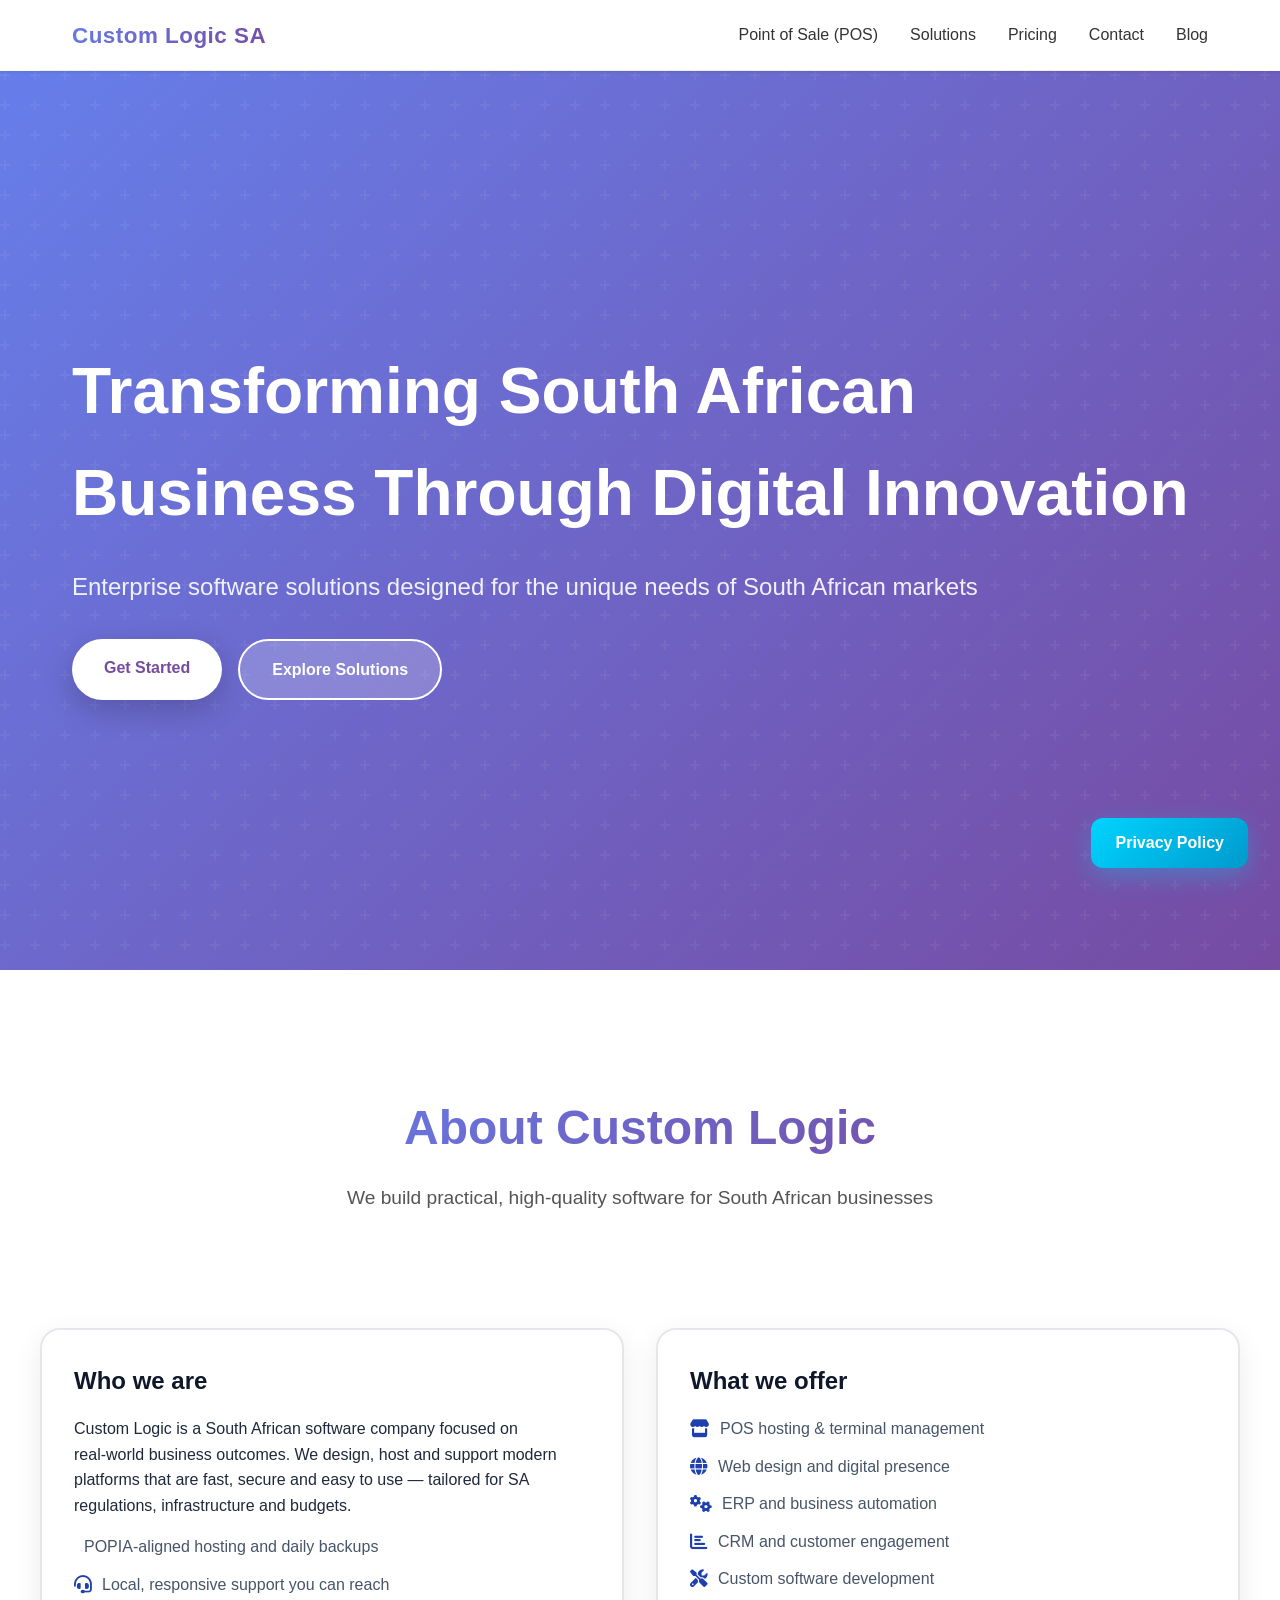
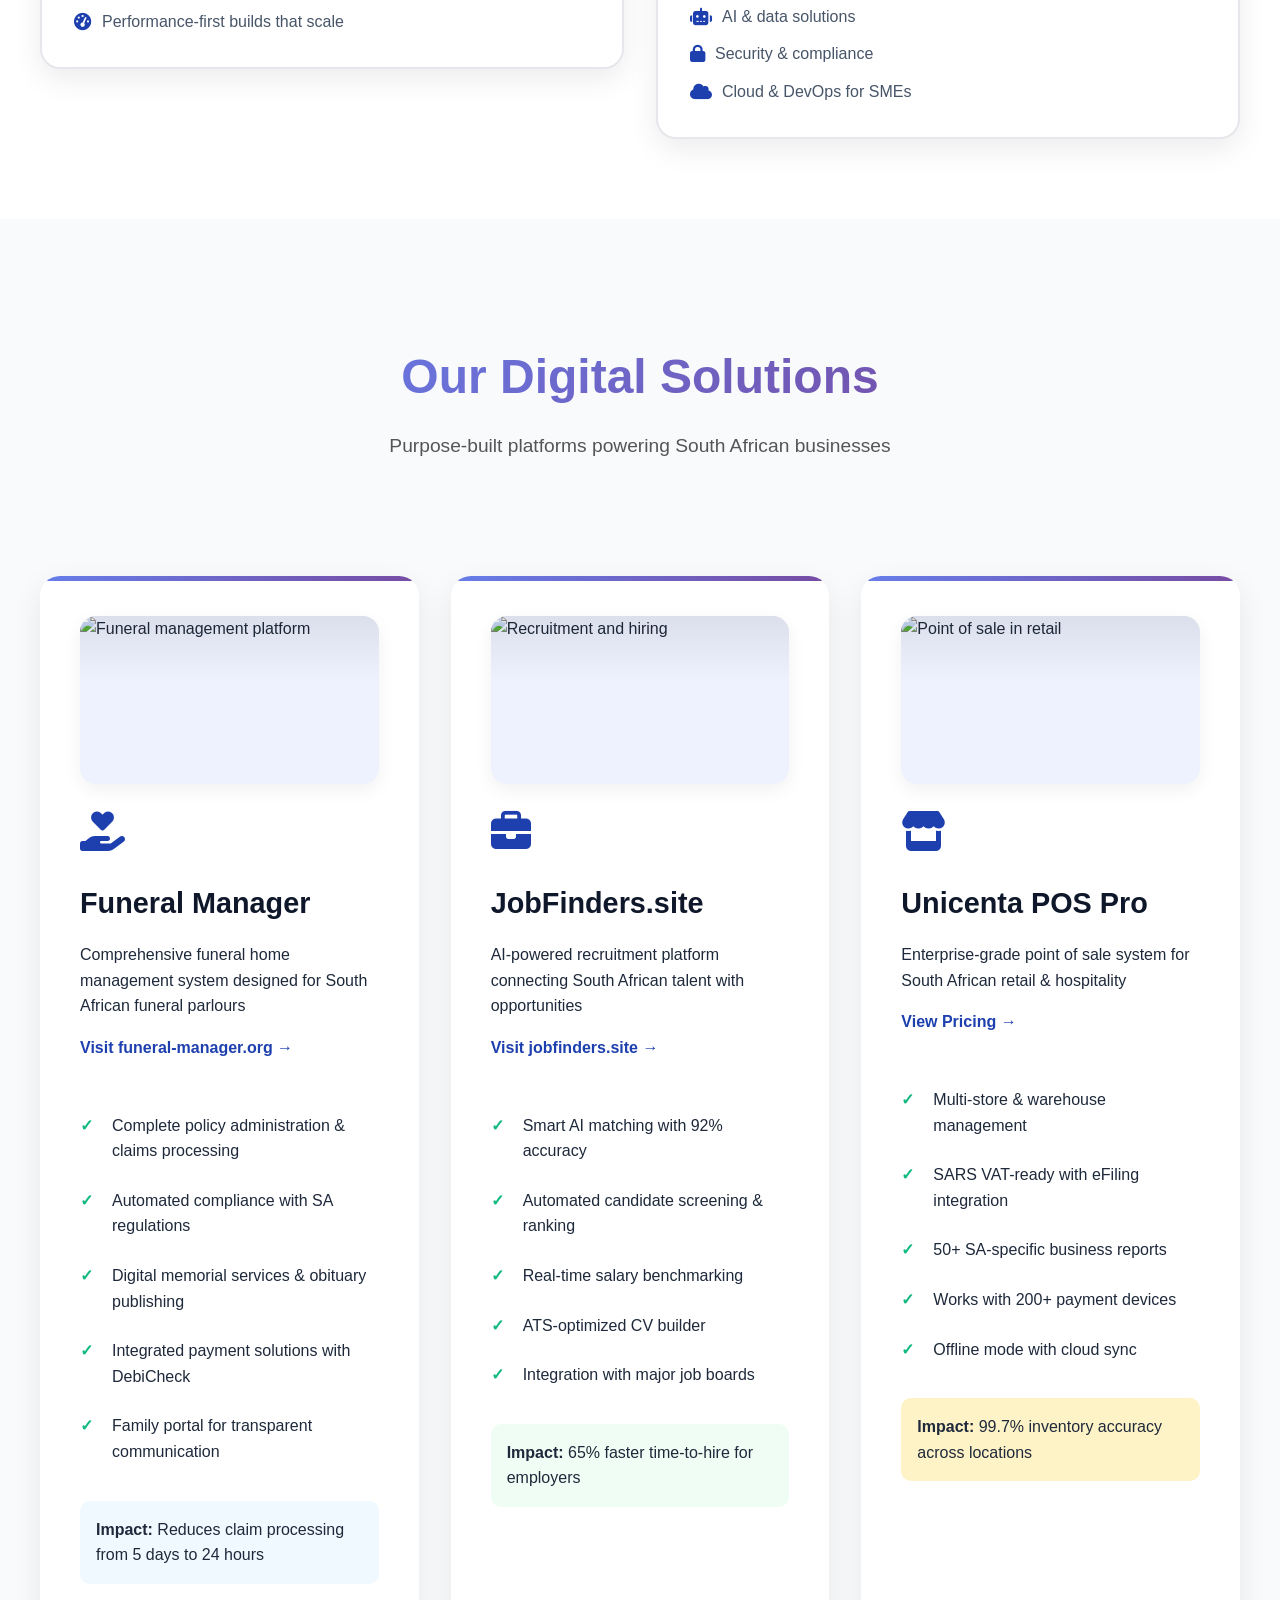
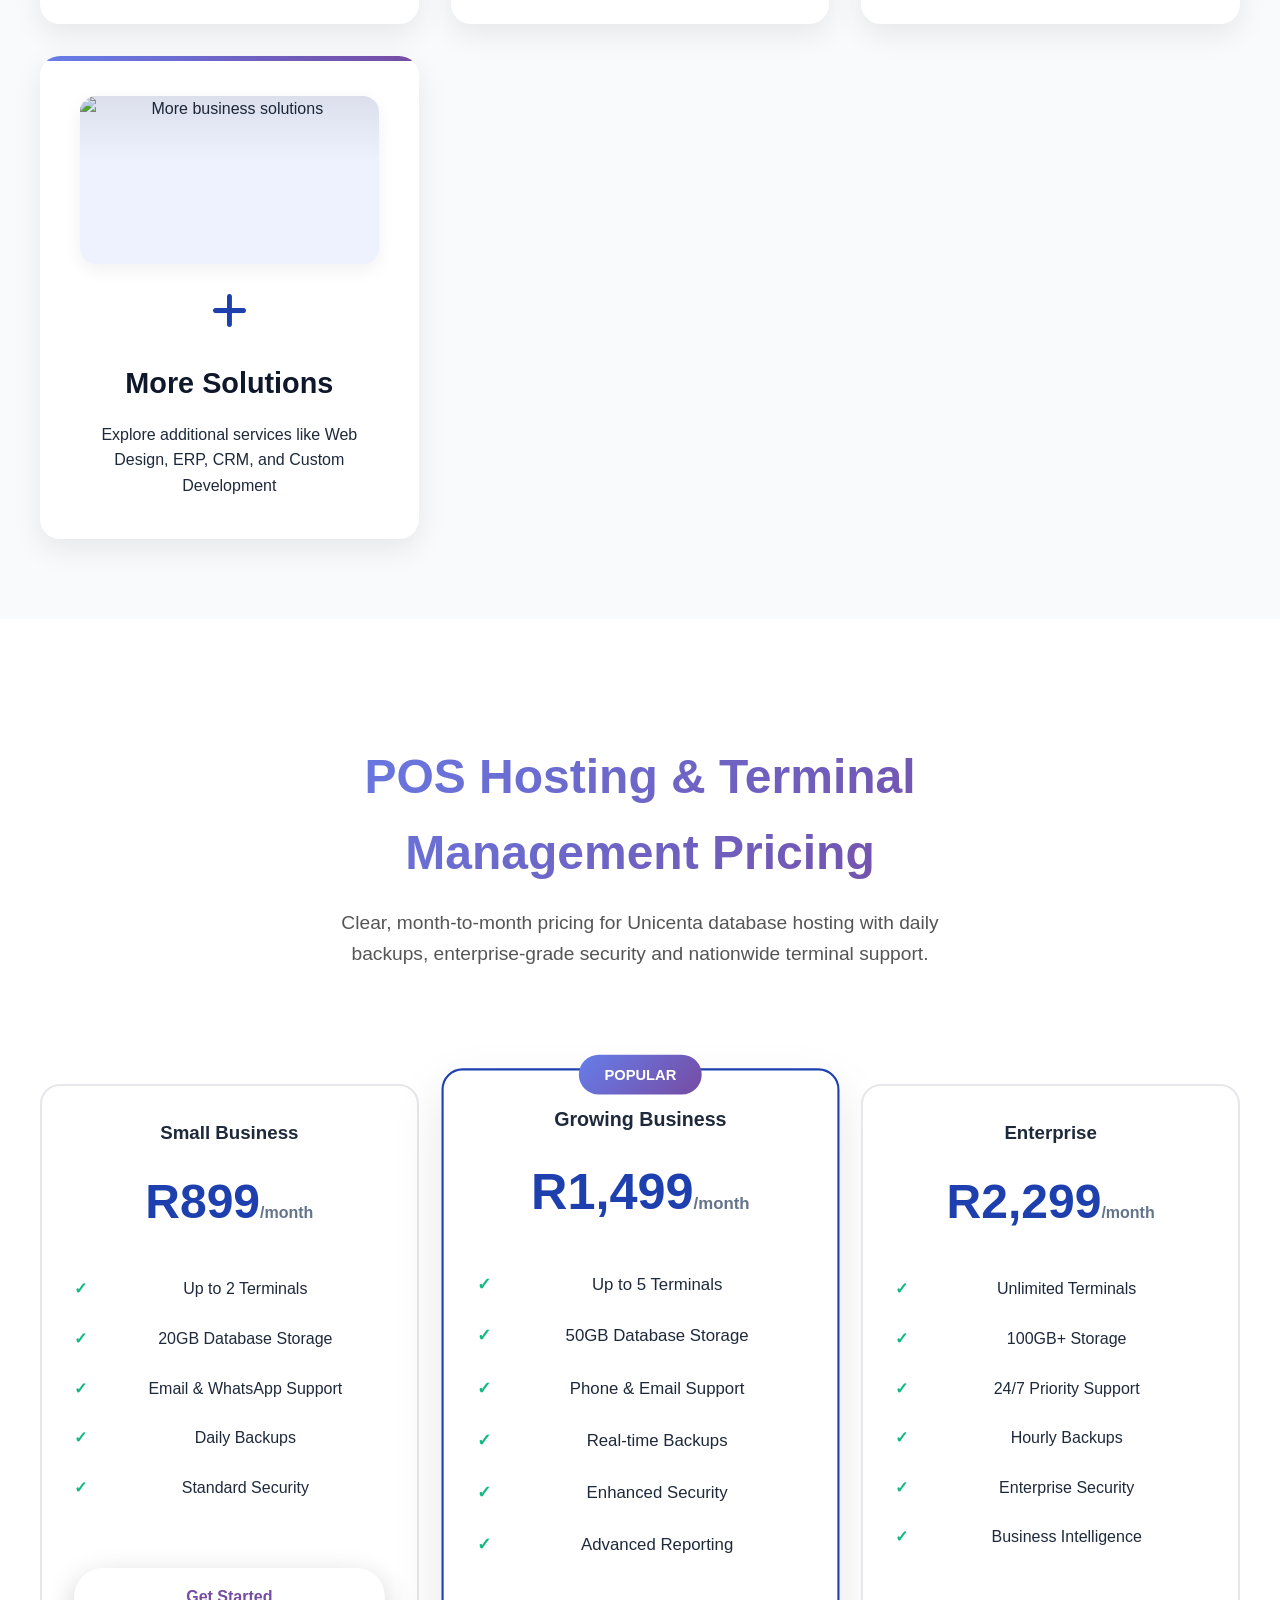
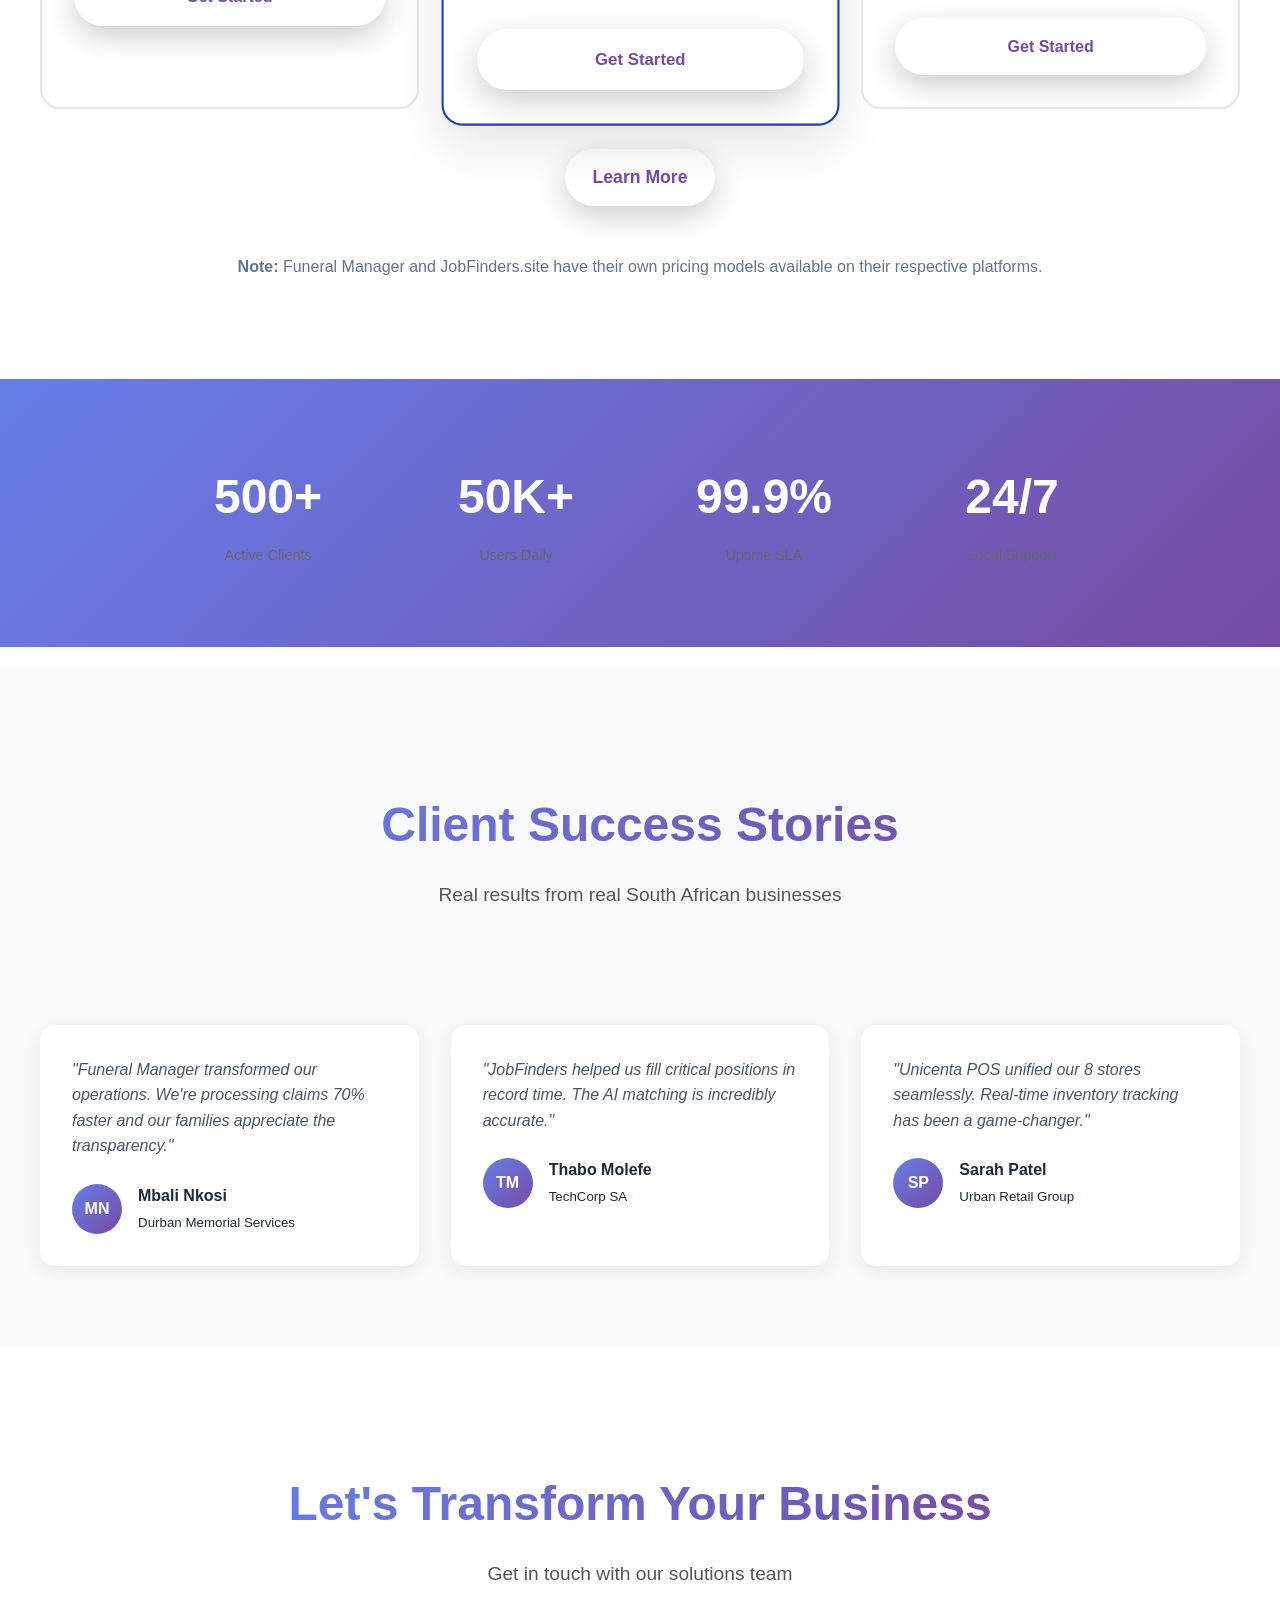
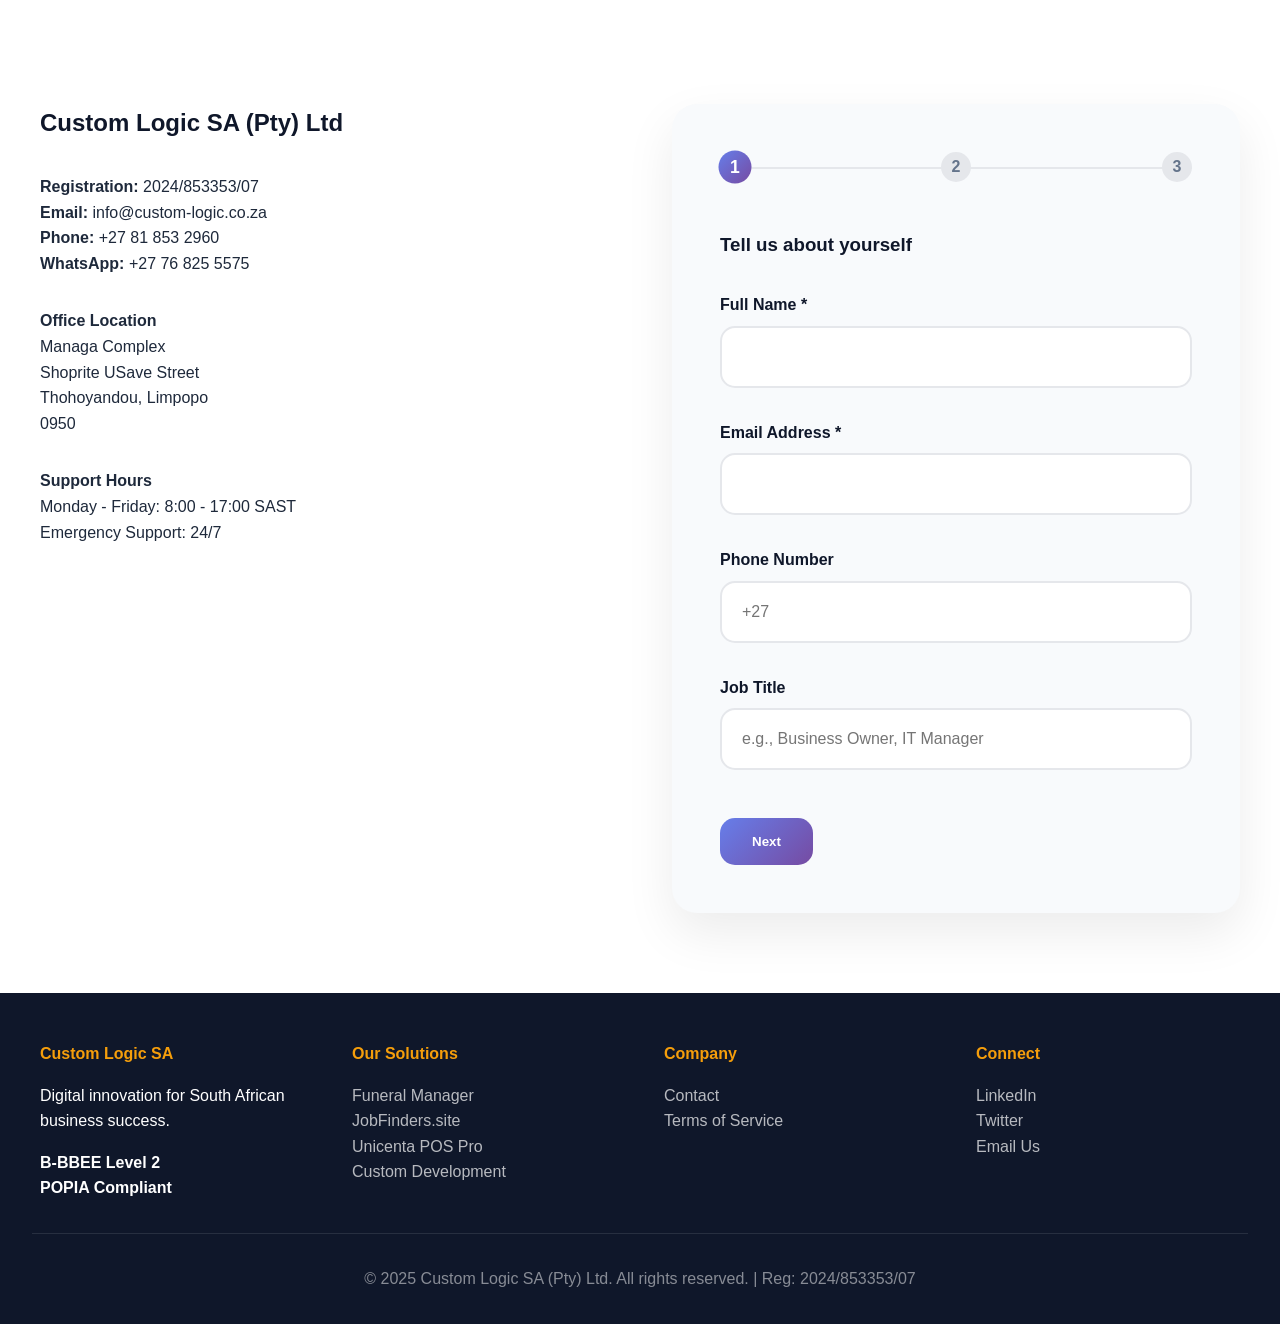
==== index.html @ 608e7a5d "ll" ====
<!DOCTYPE html>
<html lang="en">
<head>
    <meta charset="UTF-8">
    <meta name="viewport" content="width=device-width, initial-scale=1.0">
	  <meta charset="UTF-8">
	  <meta name="viewport" content="width=device-width, initial-scale=1.0">
	  <title>Custom Logic | SaaS & Digital Solutions in South Africa</title>
	  <meta name="description" content="Custom Logic builds modern SaaS and digital solutions in South Africa — including Funeral Manager, JobFinders, POS systems, web design, ERP, CRM, AI, and custom software development.">
	  <link rel="canonical" href="https://customlogic.co.za/">
	  <meta property="og:title" content="Custom Logic | SaaS & Digital Solutions">
	  <meta property="og:description" content="Explore SaaS platforms and digital services by Custom Logic — Funeral Manager, JobFinders, POS, ERP, CRM, AI solutions and more for the South African market.">
	  <meta property="og:url" content="https://customlogic.co.za/">
	  <meta property="og:type" content="website">	  
	  <meta property="og:image" content="[data-uri]">
	  <link rel="icon" type="image/svg+xml" href="[data-uri]">  
	  <link rel="stylesheet" href="https://cdnjs.cloudflare.com/ajax/libs/font-awesome/6.4.0/css/all.min.css">
	  <meta name="twitter:card" content="summary_large_image">
	  <meta name="twitter:title" content="Custom Logic | SaaS & Digital Solutions">
	  <meta name="twitter:description" content="Custom Logic delivers modern software for South Africa — SaaS apps, ERP, CRM, POS, and AI tools.">
	  <meta name="twitter:image" content="[data-uri]">	  	  
		<script type="application/ld+json">
		{"@context": "https://schema.org","@type": "Organization","name": "Custom Logic","url": "https://custom-logic.co.za/",
		  "logo": "[data-uri]",
		  "description": "Custom Logic provides SaaS and digital solutions in South Africa including Funeral Manager, JobFinders, POS, ERP, CRM, AI and custom development.",
		  "address": {"@type": "PostalAddress","addressCountry": "ZA"},
		  "sameAs": ["https://x.com/blueitserver"]}
		</script>	
    <script src="https://cdnjs.cloudflare.com/ajax/libs/gsap/3.12.2/gsap.min.js"></script>
    <script src="https://cdnjs.cloudflare.com/ajax/libs/gsap/3.12.2/MotionPathPlugin.min.js"></script>

    <style>
        * {
            margin: 0;
            padding: 0;
            box-sizing: border-box;
        }        
        :root {
            --primary: #1e40af;
            --secondary: #10b981;
            --accent: #f59e0b;
            --dark: #0f172a;
            --light: #f8fafc;
            --gradient: linear-gradient(135deg, #667eea 0%, #764ba2 100%);
        }        
        body {
            font-family: -apple-system, BlinkMacSystemFont, 'Segoe UI', Roboto, 'Helvetica Neue', Arial, sans-serif;
            line-height: 1.6;
            color: #1e293b;
            overflow-x: hidden;
        }
        
        /* Modern Navigation */
        header {
            position: fixed;
            top: 0;
            width: 100%;
            background: rgba(255, 255, 255, 0.95);
            backdrop-filter: blur(10px);
            box-shadow: 0 1px 3px rgba(0,0,0,0.1);
            z-index: 1000;
            transition: all 0.3s ease;
        }        
        .header-content {
            max-width: 1200px;
            margin: 0 auto;
            padding: 1rem 2rem;
            display: flex;
            justify-content: space-between;
            align-items: center;
        }
        
        .logo {
            font-size: 1.5rem;
            font-weight: 800;
            background: var(--gradient);
            -webkit-background-clip: text;
            -webkit-text-fill-color: transparent;
        }
        
        nav ul {
            display: flex;
            list-style: none;
            gap: 2rem;
        }
        
        nav a {
            color: #475569;
            text-decoration: none;
            font-weight: 500;
            transition: color 0.3s;
        }
        
        nav a:hover {
            color: var(--primary);
        }
        
        /* Hero Section */
        .hero {
            margin-top: 70px;
            min-height: 100vh;
            background: linear-gradient(135deg, #667eea 0%, #764ba2 100%);
            position: relative;
            display: flex;
            align-items: center;
            overflow: hidden;
        }
        
        .hero::before {
            content: '';
            position: absolute;
            width: 200%;
            height: 200%;
            background: url("data:image/svg+xml,%3Csvg width='60' height='60' viewBox='0 0 60 60' xmlns='http://www.w3.org/2000/svg'%3E%3Cg fill='none' fill-rule='evenodd'%3E%3Cg fill='%23ffffff' fill-opacity='0.05'%3E%3Cpath d='M36 34v-4h-2v4h-4v2h4v4h2v-4h4v-2h-4zm0-30V0h-2v4h-4v2h4v4h2V6h4V4h-4zM6 34v-4H4v4H0v2h4v4h2v-4h4v-2H6zM6 4V0H4v4H0v2h4v4h2V6h4V4H6z'/%3E%3C/g%3E%3C/g%3E%3C/svg%3E");
            animation: float 20s infinite linear;
        }
        
        @keyframes float {
            0% { transform: translate(0, 0); }
            100% { transform: translate(-50%, -50%); }
        }
        
        .hero-content {
            max-width: 1200px;
            margin: 0 auto;
            padding: 0 2rem;
            position: relative;
            z-index: 1;
        }
        
        .hero h1 {
            font-size: clamp(2.5rem, 5vw, 4rem);
            font-weight: 800;
            color: white;
            margin-bottom: 1.5rem;
            animation: fadeInUp 1s ease;
        }
        
        .hero-subtitle {
            font-size: 1.5rem;
            color: rgba(255,255,255,0.9);
            margin-bottom: 2rem;
            animation: fadeInUp 1s ease 0.2s both;
        }
        
        .hero-buttons {
            display: flex;
            gap: 1rem;
            flex-wrap: wrap;
            animation: fadeInUp 1s ease 0.4s both;
        }
        
        @keyframes fadeInUp {
            from {
                opacity: 0;
                transform: translateY(30px);
            }
            to {
                opacity: 1;
                transform: translateY(0);
            }
        }
        
        .btn {
            padding: 1rem 2rem;
            border-radius: 50px;
            font-weight: 600;
            text-decoration: none;
            transition: all 0.3s ease;
            display: inline-block;
            border: none;
            cursor: pointer;
        }
        
        .btn-primary {
            background: white;
            color: #764ba2;
            box-shadow: 0 10px 30px rgba(0,0,0,0.2);
        }
        
        .btn-primary:hover {
            transform: translateY(-3px);
            box-shadow: 0 15px 40px rgba(0,0,0,0.3);
        }
        
        .btn-secondary {
            background: rgba(255,255,255,0.2);
            color: white;
            border: 2px solid white;
        }
        
        .btn-secondary:hover {
            background: white;
            color: #764ba2;
        }
        
        /* About Section */
        .about {
            padding: 5rem 2rem;
            background: white;
        }
        .about-grid {
            max-width: 1200px;
            margin: 0 auto;
            display: grid;
            grid-template-columns: repeat(auto-fit, minmax(320px, 1fr));
            gap: 2rem;
            align-items: start;
        }
        .about-card {
            background: white;
            border-radius: 20px;
            padding: 2rem;
            box-shadow: 0 10px 30px rgba(0,0,0,0.08);
            border: 2px solid #e5e7eb;
        }
        .about-card h3 {
            font-size: 1.5rem;
            margin-bottom: 1rem;
            color: var(--dark);
        }
        .about-list {
            list-style: none;
            margin: 0;
            padding: 0;
            display: grid;
            grid-template-columns: repeat(auto-fit, minmax(260px, 1fr));
            gap: 0.75rem 1.25rem;
        }
        .about-list li {
            display: flex;
            align-items: center;
            gap: 10px;
            color: #475569;
        }
        .about-list li i {
            color: var(--primary);
            font-size: 1.1rem;
        }

        /* Services Section */
        .services {
            padding: 5rem 2rem;
            background: var(--light);
        }
        
        .section-header {
            text-align: center;
            max-width: 800px;
            margin: 0 auto 4rem;
        }
        
        .section-title {
            font-size: clamp(2rem, 4vw, 3rem);
            font-weight: 800;
            margin-bottom: 1rem;
            background: var(--gradient);
            -webkit-background-clip: text;
            -webkit-text-fill-color: transparent;
        }
        
        .section-subtitle {
            font-size: 1.2rem;
            color: #64748b;
        }
        
        .services-grid {
            max-width: 1200px;
            margin: 0 auto;
            display: grid;
            grid-template-columns: repeat(auto-fit, minmax(300px, 1fr));
            gap: 2rem;
        }
        
        .service-card {
            background: white;
            border-radius: 20px;
            padding: 2.5rem;
            box-shadow: 0 10px 30px rgba(0,0,0,0.08);
            transition: all 0.4s ease;
            position: relative;
            overflow: hidden;
        }
        
        .service-card::before {
            content: '';
            position: absolute;
            top: 0;
            left: 0;
            right: 0;
            height: 5px;
            background: var(--gradient);
        }
        
        .service-card:hover {
            transform: translateY(-10px);
            box-shadow: 0 20px 50px rgba(0,0,0,0.15);
        }
        
        .service-icon {
            font-size: 40px;
            color: var(--primary);
            margin-bottom: 1rem;
            display: inline-block;
        }

        /* Service media (stock images) */
        .service-media {
            position: relative;
            border-radius: 16px;
            overflow: hidden;
            margin-bottom: 1rem;
            aspect-ratio: 16 / 9;
            background: #eef2ff;
            box-shadow: 0 6px 18px rgba(0,0,0,0.06);
        }
        .service-media img {
            width: 100%;
            height: 100%;
            object-fit: cover;
            display: block;
        }
        .service-media::after {
            content: '';
            position: absolute;
            inset: 0;
            background: linear-gradient(to bottom, rgba(0,0,0,0.08), rgba(0,0,0,0.0) 40%);
            pointer-events: none;
        }
        
        .service-card h3 {
            font-size: 1.8rem;
            margin-bottom: 1rem;
            color: var(--dark);
        }
        
        .service-link {
            color: var(--primary);
            text-decoration: none;
            font-weight: 600;
            display: inline-flex;
            align-items: center;
            gap: 0.5rem;
            margin: 1rem 0;
        }
        
        .service-link:hover {
            gap: 1rem;
        }
        
        .feature-list {
            list-style: none;
            margin: 1.5rem 0;
        }
        
        .feature-list li {
            padding: 0.75rem 0;
            padding-left: 2rem;
            position: relative;
        }
        
        .feature-list li::before {
            content: '✓';
            position: absolute;
            left: 0;
            color: var(--secondary);
            font-weight: bold;
        }
        
        /* Pricing Section */
        .pricing-section {
            padding: 5rem 2rem;
            background: white;
        }
        
        .pricing-grid {
            max-width: 1200px;
            margin: 0 auto;
            display: grid;
            grid-template-columns: repeat(auto-fit, minmax(300px, 1fr));
            gap: 2rem;
            margin-top: 3rem;
        }
        
        .pricing-card {
            background: white;
            border: 2px solid #e5e7eb;
            border-radius: 20px;
            padding: 2rem;
            text-align: center;
            transition: all 0.3s ease;
            position: relative;
        }
        
        .pricing-card.featured {
            border-color: var(--primary);
            transform: scale(1.05);
            box-shadow: 0 20px 50px rgba(0,0,0,0.1);
        }
        
        .pricing-card.featured::before {
            content: 'POPULAR';
            position: absolute;
            top: -15px;
            left: 50%;
            transform: translateX(-50%);
            background: var(--gradient);
            color: white;
            padding: 0.5rem 1.5rem;
            border-radius: 20px;
            font-size: 0.875rem;
            font-weight: 600;
        }
        
        .price {
            font-size: 3rem;
            font-weight: 800;
            color: var(--primary);
            margin: 1rem 0;
        }
        
        .price-period {
            font-size: 1rem;
            color: #64748b;
        }
        
        /* Modern Stats */
        .stats {
            padding: 5rem 2rem;
            background: var(--gradient);
            color: white;
        }
        
        .stats-grid {
            max-width: 1000px;
            margin: 0 auto;
            display: grid;
            grid-template-columns: repeat(auto-fit, minmax(200px, 1fr));
            gap: 3rem;
            text-align: center;
        }
        
        .stat-number {
            font-size: 3rem;
            font-weight: 800;
            margin-bottom: 0.5rem;
        }
        
        .stat-label {
            font-size: 1.1rem;
            opacity: 0.9;
        }
        
        /* Testimonials */
        .testimonials {
            padding: 5rem 2rem;
            background: var(--light);
        }
        
        .testimonial-grid {
            max-width: 1200px;
            margin: 0 auto;
            display: grid;
            grid-template-columns: repeat(auto-fit, minmax(300px, 1fr));
            gap: 2rem;
            margin-top: 3rem;
        }
        
        .testimonial-card {
            background: white;
            padding: 2rem;
            border-radius: 15px;
            box-shadow: 0 5px 20px rgba(0,0,0,0.08);
        }
        
        .testimonial-card p {
            font-style: italic;
            margin-bottom: 1.5rem;
            color: #475569;
        }
        
        .testimonial-author {
            display: flex;
            align-items: center;
            gap: 1rem;
        }
        
        .author-avatar {
            width: 50px;
            height: 50px;
            border-radius: 50%;
            background: var(--gradient);
            display: flex;
            align-items: center;
            justify-content: center;
            color: white;
            font-weight: bold;
        }
        
        /* Modern Contact Section */
        .contact {
            padding: 5rem 2rem;
            background: white;
        }
        
        .contact-container {
            max-width: 1200px;
            margin: 0 auto;
            display: grid;
            grid-template-columns: 1fr 1fr;
            gap: 4rem;
            margin-top: 3rem;
        }
        
        .contact-info h3 {
            font-size: 1.5rem;
            margin-bottom: 2rem;
            color: var(--dark);
        }
        
        .contact-form {
            background: var(--light);
            padding: 3rem;
            border-radius: 25px;
            box-shadow: 0 20px 50px rgba(0,0,0,0.08);
            position: relative;
        }
        
        .form-step {
            display: none;
            animation: fadeInScale 0.5s ease forwards;
        }
        
        .form-step.active {
            display: block;
        }
        
        @keyframes fadeInScale {
            from {
                opacity: 0;
                transform: scale(0.95);
            }
            to {
                opacity: 1;
                transform: scale(1);
            }
        }
        
        .form-progress {
            display: flex;
            justify-content: space-between;
            margin-bottom: 3rem;
            position: relative;
        }
        
        .form-progress::before {
            content: '';
            position: absolute;
            top: 15px;
            left: 0;
            right: 0;
            height: 2px;
            background: #e5e7eb;
            z-index: 1;
        }
        
        .progress-line {
            position: absolute;
            top: 15px;
            left: 0;
            height: 2px;
            background: var(--gradient);
            transition: width 0.5s ease;
            z-index: 2;
        }
        
        .progress-step {
            width: 30px;
            height: 30px;
            border-radius: 50%;
            background: #e5e7eb;
            display: flex;
            align-items: center;
            justify-content: center;
            font-weight: bold;
            color: #64748b;
            transition: all 0.3s ease;
            z-index: 3;
            position: relative;
        }
        
        .progress-step.active {
            background: var(--gradient);
            color: white;
            transform: scale(1.1);
        }
        
        .progress-step.completed {
            background: var(--secondary);
            color: white;
        }
        
        .form-group {
            margin-bottom: 2rem;
            position: relative;
        }
        
        .form-group label {
            display: block;
            margin-bottom: 0.5rem;
            font-weight: 600;
            color: var(--dark);
        }
        
        .form-group input,
        .form-group select,
        .form-group textarea {
            width: 100%;
            padding: 1.25rem;
            border: 2px solid #e5e7eb;
            border-radius: 15px;
            font-size: 1rem;
            transition: all 0.3s ease;
            background: white;
        }
        
        .form-group input:focus,
        .form-group select:focus,
        .form-group textarea:focus {
            outline: none;
            border-color: var(--primary);
            box-shadow: 0 0 0 3px rgba(30, 64, 175, 0.1);
        }
        
        .conditional-fields {
            margin-top: 1.5rem;
            padding: 1.5rem;
            background: white;
            border-radius: 15px;
            border: 2px solid #f1f5f9;
            display: none;
        }
        
        .conditional-fields.show {
            display: block;
            animation: slideDown 0.3s ease;
        }
        
        @keyframes slideDown {
            from {
                opacity: 0;
                max-height: 0;
            }
            to {
                opacity: 1;
                max-height: 500px;
            }
        }
        
        .form-navigation {
            display: flex;
            justify-content: space-between;
            margin-top: 3rem;
        }
        
        .btn-nav {
            padding: 1rem 2rem;
            border: none;
            border-radius: 15px;
            font-weight: 600;
            cursor: pointer;
            transition: all 0.3s ease;
        }
        
        .btn-nav.btn-prev {
            background: #e5e7eb;
            color: #64748b;
        }
        
        .btn-nav.btn-prev:hover {
            background: #d1d5db;
        }
        
        .btn-nav.btn-next,
        .btn-nav.btn-submit {
            background: var(--gradient);
            color: white;
        }
        
        .btn-nav.btn-next:hover,
        .btn-nav.btn-submit:hover {
            transform: translateY(-2px);
            box-shadow: 0 10px 30px rgba(0,0,0,0.2);
        }
        
        .loading {
            display: none;
            text-align: center;
            padding: 2rem;
        }
        
        .spinner {
            width: 40px;
            height: 40px;
            border: 4px solid #f3f3f3;
            border-top: 4px solid var(--primary);
            border-radius: 50%;
            animation: spin 1s linear infinite;
            margin: 0 auto 1rem;
        }
        
        @keyframes spin {
            0% { transform: rotate(0deg); }
            100% { transform: rotate(360deg); }
        }
        
        /* Modal Styles */
        .modal-overlay {
            position: fixed;
            top: 0;
            left: 0;
            width: 100%;
            height: 100%;
            background: rgba(0, 0, 0, 0.7);
            display: none;
            justify-content: center;
            align-items: center;
            z-index: 10000;
            backdrop-filter: blur(5px);
        }
        
        .modal {
            background: white;
            border-radius: 25px;
            padding: 3rem;
            max-width: 600px;
            width: 90%;
            position: relative;
            animation: modalSlideIn 0.3s ease;
        }
        
        @keyframes modalSlideIn {
            from {
                opacity: 0;
                transform: scale(0.8) translateY(-50px);
            }
            to {
                opacity: 1;
                transform: scale(1) translateY(0);
            }
        }
        
        .modal-close {
            position: absolute;
            top: 1rem;
            right: 1.5rem;
            background: none;
            border: none;
            font-size: 2rem;
            color: #64748b;
            cursor: pointer;
        }
        
        .modal-icon {
            font-size: 4rem;
            margin-bottom: 1rem;
            text-align: center;
        }
        
        .modal-title {
            font-size: 1.8rem;
            font-weight: 800;
            margin-bottom: 1rem;
            text-align: center;
        }
        
        .modal-content {
            text-align: center;
            margin-bottom: 2rem;
            line-height: 1.6;
        }
        
        .modal-actions {
            display: flex;
            gap: 1rem;
            justify-content: center;
        }
        
        /* Footer */
        footer {
            background: var(--dark);
            color: white;
            padding: 3rem 2rem 2rem;
        }
        
        .footer-content {
            max-width: 1200px;
            margin: 0 auto;
            display: grid;
            grid-template-columns: repeat(auto-fit, minmax(250px, 1fr));
            gap: 3rem;
            margin-bottom: 2rem;
        }
        
        .footer-section h4 {
            margin-bottom: 1rem;
            color: var(--accent);
        }
        
        .footer-section ul {
            list-style: none;
        }
        
        .footer-section a {
            color: rgba(255,255,255,0.7);
            text-decoration: none;
            transition: color 0.3s;
        }
        
        .footer-section a:hover {
            color: white;
        }
        
        .footer-bottom {
            text-align: center;
            padding-top: 2rem;
            border-top: 1px solid rgba(255,255,255,0.1);
            color: rgba(255,255,255,0.5);
        }
/* Custom Privacy Policy Modal */

    
        * {
            margin: 0;
            padding: 0;
            box-sizing: border-box;
        }

        privacy-body {
            font-family: -apple-system, BlinkMacSystemFont, 'Segoe UI', Roboto, Oxygen, Ubuntu, Cantarell, sans-serif;
            background: #0f0f0f;
            color: #e5e5e5;
            line-height: 1.6;
        }

        .dialog-overlay {
            position: fixed;
            top: 0;
            left: 0;
            width: 100vw;
            height: 100vh;
            background: rgba(0, 0, 0, 0.95);
            backdrop-filter: blur(8px);
            display: flex;
            align-items: center;
            justify-content: center;
            z-index: 9999;
            opacity: 0;
            visibility: hidden;
            transition: all 0.3s cubic-bezier(0.4, 0, 0.2, 1);
        }

        .dialog-overlay.active {
            opacity: 1;
            visibility: visible;
        }

        .dialog {
            width: 95vw;
            height: 95vh;
            max-width: 900px;
            background: linear-gradient(135deg, #1a1a1a 0%, #2d2d2d 100%);
            border: 1px solid #333;
            border-radius: 16px;
            box-shadow: 0 20px 60px rgba(0, 0, 0, 0.8);
            display: flex;
            flex-direction: column;
            transform: scale(0.9) translateY(20px);
            transition: transform 0.3s cubic-bezier(0.4, 0, 0.2, 1);
        }

        .dialog-overlay.active .dialog {
            transform: scale(1) translateY(0);
        }

        .dialog-header {
            padding: 24px 32px;
            border-bottom: 1px solid #333;
            display: flex;
            align-items: center;
            justify-content: between;
            background: linear-gradient(135deg, #2a2a2a 0%, #1a1a1a 100%);
            border-radius: 16px 16px 0 0;
        }

        .dialog-title {
            font-size: 28px;
            font-weight: 600;
            color: #fff;
            flex-grow: 1;
            background: linear-gradient(135deg, #00d4ff 0%, #0099cc 100%);
            -webkit-background-clip: text;
            -webkit-text-fill-color: transparent;
            background-clip: text;
        }

        .close-button {
            width: 40px;
            height: 40px;
            border: none;
            background: #333;
            color: #fff;
            border-radius: 8px;
            cursor: pointer;
            font-size: 20px;
            display: flex;
            align-items: center;
            justify-content: center;
            transition: all 0.2s ease;
            margin-left: 16px;
        }

        .close-button:hover {
            background: #444;
            transform: scale(1.05);
        }

        .dialog-content {
            flex: 1;
            padding: 0;
            overflow-y: auto;
            scroll-behavior: smooth;
        }

        .privacy-content {
            padding: 32px;
            max-width: 800px;
            margin: 0 auto;
        }

        .privacy-content h1 {
            font-size: 32px;
            margin-bottom: 8px;
            color: #fff;
        }

        .last-updated {
            color: #888;
            margin-bottom: 32px;
            font-size: 14px;
        }

        .privacy-content h2 {
            font-size: 24px;
            margin: 32px 0 16px 0;
            color: #00d4ff;
            border-left: 4px solid #00d4ff;
            padding-left: 16px;
        }

        .privacy-content h3 {
            font-size: 20px;
            margin: 24px 0 12px 0;
            color: #fff;
        }

        .privacy-content p {
            margin-bottom: 16px;
            color: #ccc;
            font-size: 16px;
        }

        .privacy-content ul {
            margin-left: 24px;
            margin-bottom: 16px;
            color: #ccc;
        }

        .privacy-content li {
            margin-bottom: 8px;
            padding-left: 8px;
        }

        .privacy-contact-info {
            background: #1a1a1a;
            border: 1px solid #333;
            border-radius: 12px;
            padding: 24px;
            margin: 24px 0;
        }

        .privacy-contact-info h3 {
            color: #00d4ff;
            margin-bottom: 16px;
        }

        .privacy-email-link {
            color: #00d4ff;
            text-decoration: none;
            transition: color 0.2s ease;
        }

        .privacy-email-link:hover {
            color: #0099cc;
        }

        .open-button {
            position: fixed;
            bottom: 32px;
            right: 32px;
            padding: 16px 24px;
            background: linear-gradient(135deg, #00d4ff 0%, #0099cc 100%);
            color: white;
            border: none;
            border-radius: 12px;
            font-size: 16px;
            font-weight: 600;
            cursor: pointer;
            box-shadow: 0 8px 24px rgba(0, 212, 255, 0.3);
            transition: all 0.2s ease;
            z-index: 1000;
        }

        .open-button:hover {
            transform: translateY(-2px);
            box-shadow: 0 12px 32px rgba(0, 212, 255, 0.4);
        }

        @media (max-width: 768px) {
            .dialog {
                width: 100vw;
                height: 100vh;
                border-radius: 0;
            }

            .dialog-header {
                padding: 20px 24px;
                border-radius: 0;
            }

            .dialog-title {
                font-size: 24px;
            }

            .privacy-content {
                padding: 24px 20px;
            }

            .privacy-content h1 {
                font-size: 28px;
            }

            .privacy-content h2 {
                font-size: 20px;
            }

            .open-button {
                bottom: 20px;
                right: 20px;
                padding: 14px 20px;
            }
        }

        /* Screen reader improvements */
        .sr-only {
            position: absolute;
            width: 1px;
            height: 1px;
            padding: 0;
            margin: -1px;
            overflow: hidden;
            clip: rect(0, 0, 0, 0);
            white-space: nowrap;
            border: 0;
        }

        /* Focus styles for accessibility */
        .close-button:focus,
        .open-button:focus {
            outline: 2px solid #00d4ff;
            outline-offset: 2px;
        }

        /* Smooth scrolling for content */
        .dialog-content::-webkit-scrollbar {
            width: 8px;
        }

        .dialog-content::-webkit-scrollbar-track {
            background: #1a1a1a;
        }

        .dialog-content::-webkit-scrollbar-thumb {
            background: #333;
            border-radius: 4px;
        }

        .dialog-content::-webkit-scrollbar-thumb:hover {
            background: #444;
        }
    		
		
        
        /* Responsive */
        @media (max-width: 768px) {
            /* THIS IS THE CORRECTED RULE */
            .header-content > nav {
                display: none;
            }
            
			.contact-container {
				display: block;   /* ensures stacking */
			}
         
			.contact-info,
			.contact-form {
				min-height: 100vh;   /* fill entire screen height */
				display: flex;
				flex-direction: column;
				justify-content: center;  /* vertically center content */
				padding: 2rem;            /* ensure spacing */
			}
			section.contact {
				padding: 0; /* remove extra padding so the content really fills screen */
			}
			
            .hero h1 {
                font-size: 2rem;
            }
            
            .pricing-card.featured {
                transform: scale(1);
            }
            
            .form-progress {
                margin-bottom: 2rem;
            }
            
            .progress-step {
                width: 25px;
                height: 25px;
                font-size: 0.875rem;
            }
        }
		
		.more-services-grid {
			display: none; /* hidden by default */
			grid-template-columns: repeat(auto-fit, minmax(300px, 1fr));
			gap: 2rem;
			margin-top: 2rem;
		}

		.more-services-grid.show {
			display: grid; /* visible when toggled */
			animation: fadeInUp 0.5s ease forwards;
		}

		.more-services-toggle {
			text-align: center;
			cursor: pointer;
			transition: transform 0.3s ease;
		}

		.more-services-toggle:hover {
			transform: translateY(-5px);
			box-shadow: 0 15px 40px rgba(0,0,0,0.1);
		}
		
/* === Header Container === */
.header-content {
  display: flex;
  justify-content: space-between;
  align-items: center;
  padding: 1rem 2rem;
  background: #fff;
  border-bottom: 1px solid #eee;
  position: relative;
  z-index: 1000;
  font-family: "Helvetica Neue", Helvetica, Arial, sans-serif;
}

/* === Logo === */
.logo a {
  font-size: 1.4rem;
  font-weight: 600;
  color: #111;
  text-decoration: none;
  letter-spacing: 0.5px;
  transition: color 0.2s ease-in-out;
}

.logo a:hover {
  color: #0077cc; /* subtle accent */
}

/* === Desktop Navigation === */
nav ul {
  display: flex;
  list-style: none;
  gap: 2rem;
  margin: 0;
  padding: 0;
}

nav ul li a {
  color: #333;
  text-decoration: none;
  font-size: 1rem;
  font-weight: 500;
  transition: color 0.2s ease-in-out;
}

nav ul li a:hover {
  color: #0077cc;
}
		
/* === REPLACE WITH THIS NEW CSS === */

/* === Mobile Menu Button === */
.mobile-menu-btn {
  display: none; /* Hidden by default */
  background: transparent;
  border: 1px solid #ccc;
  border-radius: 6px;
  padding: 0.75rem 1rem; /* Increased for better touch targets (min 44px) */
  font-size: 0.9rem;
  cursor: pointer;
  transition: all 0.2s ease-in-out;
  min-height: 44px; /* Ensure minimum touch target size */
  min-width: 44px;
  position: relative;
  z-index: 1002;
}

.mobile-menu-btn:hover {
  background: #f5f5f5;
}

.mobile-menu-btn:focus {
  outline: 2px solid var(--primary);
  outline-offset: 2px;
}

/* === Mobile Menu Overlay (Now a background dimmer) === */
.mobile-menu-overlay {
  position: fixed;
  top: 0;
  left: 0;
  right: 0;
  bottom: 0;
  width: 100vw; /* Use viewport width to ensure full screen coverage */
  height: 100vh; /* Use viewport height to ensure full screen coverage */
  background: rgba(0, 0, 0, 0.4); /* Lighter overlay for better visibility */
  z-index: 1001; /* Reduced z-index */
  visibility: hidden; /* Hide it initially */
  opacity: 0;
  transition: opacity 0.4s cubic-bezier(0.25, 0.46, 0.45, 0.94), visibility 0.4s;
  backdrop-filter: blur(1px); /* Light blur for better visibility */
  -webkit-backdrop-filter: blur(1px); /* Safari support */
  /* Ensure it covers everything including any scrollbars */
  margin: 0;
  padding: 0;
  box-sizing: border-box;
  /* Additional mobile-specific fixes */
  -webkit-transform: translateZ(0); /* Force hardware acceleration */
  transform: translateZ(0);
  /* Prevent any potential layout issues */
  min-width: 100vw;
  min-height: 100vh;
}

/* When the menu is active, the background dimmer becomes visible */
.mobile-menu-overlay.active {
  visibility: visible;
  opacity: 1;
}

/* Respect user's motion preferences */
@media (prefers-reduced-motion: reduce) {
  .mobile-menu-overlay {
    transition: opacity 0.1s ease, visibility 0.1s;
  }
}

/* Mobile-specific overlay fixes */
@media screen and (max-width: 768px) {
  .mobile-menu-overlay {
    /* Ensure full coverage on mobile devices */
    width: 100vw;
    height: 100vh;
    /* Handle mobile browser UI changes */
    height: 100dvh; /* Dynamic viewport height for modern browsers */
    /* Fallback for older browsers */
    min-height: -webkit-fill-available;
  }
  
  /* Ensure content doesn't overflow */
  .mobile-menu-overlay.active {
    overflow: hidden;
  }
}

/* === Mobile Menu Content (The actual slide-in panel) === */
.mobile-menu-content {
  position: fixed; /* Fixed positioning for consistent behavior */
  top: 0;
  left: 0;
  width: 85%; /* Responsive width */
  max-width: 320px; /* Maximum width for larger screens */
  height: 100vh; /* Full viewport height */
  background: var(--gradient); /* Using your site's beautiful gradient */
  color: #fff;
  padding: 3rem 2rem;
  box-shadow: 4px 0px 20px rgba(0, 0, 0, 0.3);
  /* The magic for the slide-in animation */
  transform: translateX(-100%); /* Starts off-screen to the left */
  transition: transform 0.4s cubic-bezier(0.25, 0.46, 0.45, 0.94); /* Smooth animation */
  text-align: left; /* Align text to the left for a cleaner look */
  display: flex;
  flex-direction: column;
  /* Performance optimizations */
  will-change: transform; /* Hint browser for hardware acceleration */
  -webkit-transform: translateX(-100%); /* Safari support */
  -webkit-transition: -webkit-transform 0.4s cubic-bezier(0.25, 0.46, 0.45, 0.94);
  overflow-y: auto; /* Allow scrolling if content is too tall */
  -webkit-overflow-scrolling: touch; /* Smooth scrolling on iOS */
  z-index: 1002; /* Ensure content is above overlay */
  box-sizing: border-box;
}

/* When the menu is active, the panel slides into view */
.mobile-menu-overlay.active .mobile-menu-content {
  transform: translateX(0);
  -webkit-transform: translateX(0);
  visibility: visible; /* Ensure content is visible */
}

/* Respect user's motion preferences */
@media (prefers-reduced-motion: reduce) {
  .mobile-menu-content {
    transition: transform 0.1s ease;
    -webkit-transition: -webkit-transform 0.1s ease;
  }
}

/* === Mobile Menu Close Button === */
.mobile-menu-close {
  position: absolute;
  top: 1.2rem;
  right: 1.5rem;
  background: transparent;
  border: 1px solid rgba(255, 255, 255, 0.5);
  color: #fff;
  padding: 0.75rem 1rem; /* Increased for better touch targets */
  border-radius: 6px;
  cursor: pointer;
  font-size: 0.9rem;
  transition: all 0.2s ease-in-out;
  min-height: 44px; /* Ensure minimum touch target size */
  min-width: 44px;
  display: flex;
  align-items: center;
  justify-content: center;
}

.mobile-menu-close:hover {
  background: rgba(255, 255, 255, 0.1);
}

.mobile-menu-close:focus {
  outline: 2px solid rgba(255, 255, 255, 0.8);
  outline-offset: 2px;
}

/* === Mobile Nav Links === */
.mobile-nav {
  margin-top: 4rem; /* Give space from the top */
  flex: 1; /* Take available space */
}
.mobile-nav ul {
  list-style: none;
  padding: 0;
  margin: 0;
  display: flex;
  flex-direction: column; /* Ensure vertical stacking */
}

.mobile-nav ul li {
  margin-bottom: 1.5rem; /* More spacing between links */
}

.mobile-nav ul li a {
  color: #fff;
  font-size: 1.5rem; /* Slightly larger font for better touch targets */
  text-decoration: none;
  font-weight: 500;
  transition: color 0.2s ease-in-out, background-color 0.2s ease-in-out;
  padding: 0.75rem 1rem; /* Increased padding for better touch targets */
  display: block; /* Make full width clickable */
  border-radius: 8px;
  min-height: 44px; /* Ensure minimum touch target size */
  display: flex;
  align-items: center;
}

.mobile-nav ul li a:hover {
  color: var(--accent); /* Using your site's accent color for hover */
  background: rgba(255, 255, 255, 0.1);
}

.mobile-nav ul li a:focus {
  outline: 2px solid rgba(255, 255, 255, 0.8);
  outline-offset: 2px;
  background: rgba(255, 255, 255, 0.1);
}

/* High contrast mode support */
@media (prefers-contrast: high) {
  .mobile-nav ul li a {
    border: 1px solid rgba(255, 255, 255, 0.3);
  }
  
  .mobile-nav ul li a:hover,
  .mobile-nav ul li a:focus {
    border-color: rgba(255, 255, 255, 0.8);
  }
}

/* === Body scroll prevention when menu is open === */
body.mobile-menu-open {
  overflow: hidden;
  position: fixed;
  width: 100%;
  height: 100%;
  /* Prevent any scrolling or bouncing on mobile */
  -webkit-overflow-scrolling: touch;
  overscroll-behavior: none;
}

/* === Improved z-index stacking === */
.mobile-menu-overlay {
  z-index: 1001; /* Overlay z-index */
}

.mobile-menu-content {
  z-index: 1002; /* Content above overlay */
  /* z-index: 9999; */
}

.mobile-menu-btn {
  z-index: 10000;
}

/* === Responsive Rules === */
@media (max-width: 768px) {
  .header-content > nav { /* This is the correct, more specific rule */
    display: none;
  }

  .mobile-menu-btn {
    display: block; /* Show the hamburger button on mobile */
  }
}

/* === Screen reader only text === */
.sr-only {
  position: absolute;
  width: 1px;
  height: 1px;
  padding: 0;
  margin: -1px;
  overflow: hidden;
  clip: rect(0, 0, 0, 0);
  white-space: nowrap;
  border: 0;
}

/* === Focus indicators for accessibility === */
.mobile-menu-btn:focus-visible,
.mobile-menu-close:focus-visible,
.mobile-nav a:focus-visible {
  outline: 2px solid #0066ff;
  outline-offset: 2px;
  border-radius: 4px;
}

/* === Additional accessibility improvements === */
@media (forced-colors: active) {
  .mobile-menu-overlay {
    background: rgba(0, 0, 0, 0.8);
    border: 1px solid;
  }
  
  .mobile-menu-content {
    border: 2px solid;
    background: Canvas;
    color: CanvasText;
  }
  
  .mobile-menu-close,
  .mobile-menu-btn {
    border: 1px solid ButtonText;
    background: ButtonFace;
    color: ButtonText;
  }
  
  .mobile-nav a {
    border: 1px solid LinkText;
    color: LinkText;
  }
  
  .mobile-nav a:hover,
  .mobile-nav a:focus {
    background: Highlight;
    color: HighlightText;
  }
}

/* === High contrast mode support === */
@media (prefers-contrast: high) {
  .mobile-menu-overlay {
    background: rgba(0, 0, 0, 0.95);
  }
  
  .mobile-menu-content {
    background: #000;
    color: #fff;
    border: 2px solid #fff;
  }
  
  .mobile-menu-close,
  .mobile-menu-btn {
    background: #fff;
    color: #000;
    border: 2px solid #000;
  }
  
  .mobile-nav a {
    color: #fff;
    border: 1px solid #fff;
  }
  
  .mobile-nav a:hover,
  .mobile-nav a:focus {
    background: #fff;
    color: #000;
  }
}
.mobile-menu-btn {
    border: 1px solid;
}
/* AI Nodes Animators */
    .ai-intro-section {
        max-width: 1000px;
        width: 100%;
        background: linear-gradient(135deg, #f9f7ff 0%, #ffffff 100%);
        border-radius: 20px;
        overflow: hidden;
        box-shadow: 0 10px 30px rgba(100, 65, 165, 0.15);
        position: relative;
        border: 1px solid rgba(130, 90, 200, 0.2);
        margin: 20px auto;
    }
    
    .section-header {
        text-align: center;
        padding: 40px 20px 20px;
        position: relative;
        z-index: 10;
    }
    
    .section-header h1 {
        font-size: 2.5rem;
        margin-bottom: 15px;
        background: linear-gradient(90deg, #8a2be2, #ff7f00);
        -webkit-background-clip: text;
        background-clip: text;
        -webkit-text-fill-color: transparent;
        line-height: 1.2;
    }
    
    .section-header p {
        font-size: 1.2rem;
        color: #555;
        max-width: 600px;
        margin: 0 auto 30px;
        line-height: 1.6;
    }
    
    .animation-container {
        height: 400px;
        position: relative;
        overflow: hidden;
    }
    
    .planet {
        position: absolute;
        top: 50%;
        left: 50%;
        transform: translate(-50%, -50%);
        width: 220px;
        height: 220px;
        border-radius: 50%;
        background: radial-gradient(circle at 30% 30%, #5a2e9a, #3a1b6a);
        box-shadow: 0 0 40px rgba(138, 43, 226, 0.3);
    }
    
    .planet::after {
        content: '';
        position: absolute;
        top: 20%;
        left: 10%;
        width: 50px;
        height: 50px;
        border-radius: 50%;
        background: rgba(255, 255, 255, 0.1);
    }
    
    .planet::before {
        content: '';
        position: absolute;
        bottom: 15%;
        right: 15%;
        width: 70px;
        height: 70px;
        border-radius: 50%;
        background: rgba(255, 255, 255, 0.05);
    }
    
    .ai-node {
        position: absolute;
        width: 20px;
        height: 20px;
        border-radius: 50%;
        background: #ff7f00;
        box-shadow: 0 0 15px rgba(255, 127, 0, 0.8);
        z-index: 20;
    }
    
    .connection {
        position: absolute;
        height: 2px;
        background: linear-gradient(to right, #8a2be2, #ff7f00);
        transform-origin: 0 0;
        z-index: 5;
    }
    
    .brain-network {
        position: absolute;
        top: 0;
        left: 0;
        width: 100%;
        height: 100%;
        z-index: 15;
        opacity: 0;
    }
    
    .neuron {
        position: absolute;
        width: 8px;
        height: 8px;
        border-radius: 50%;
        background: rgba(138, 43, 226, 0.7);
        box-shadow: 0 0 8px rgba(138, 43, 226, 0.5);
    }
    
    .synapse {
        position: absolute;
        height: 1px;
        background: rgba(255, 127, 0, 0.5);
        transform-origin: 0 0;
    }
    
    .cta-container {
        text-align: center;
        padding: 30px 20px;
        background: rgba(249, 247, 255, 0.7);
        position: relative;
        z-index: 10;
    }
    
    .cta-title {
        font-size: 1.5rem;
        color: #5a2e9a;
        margin-bottom: 20px;
    }
    
    .cta-buttons {
        display: flex;
        justify-content: center;
        gap: 20px;
        flex-wrap: wrap;
    }
    
    .cta-button {
        padding: 12px 30px;
        border-radius: 50px;
        font-weight: 600;
        text-decoration: none;
        transition: all 0.3s ease;
        display: inline-flex;
        align-items: center;
        gap: 8px;
    }
    
    .primary-cta {
        background: linear-gradient(90deg, #ff7f00, #ff5500);
        color: white;
        box-shadow: 0 4px 15px rgba(255, 127, 0, 0.3);
    }
    
    .secondary-cta {
        background: transparent;
        color: #5a2e9a;
        border: 2px solid #8a2be2;
    }
    
    .primary-cta:hover {
        transform: translateY(-3px);
        box-shadow: 0 6px 20px rgba(255, 127, 0, 0.5);
    }
    
    .secondary-cta:hover {
        background: rgba(138, 43, 226, 0.1);
    }
    
    .stats {
        display: flex;
        justify-content: center;
        gap: 30px;
        margin: 20px 0;
        flex-wrap: wrap;
    }
    
    .stat-card {
        background: rgba(255, 255, 255, 0.7);
        border-radius: 15px;
        padding: 15px 25px;
        min-width: 160px;
        text-align: center;
        box-shadow: 0 5px 15px rgba(0, 0, 0, 0.05);
        border: 1px solid rgba(138, 43, 226, 0.1);
    }
    
    .stat-value {
        font-size: 2rem;
        font-weight: 700;
        background: linear-gradient(90deg, #8a2be2, #ff7f00);
        -webkit-background-clip: text;
        background-clip: text;
        -webkit-text-fill-color: transparent;
        margin: 5px 0;
    }
    
    .stat-label {
        font-size: 0.9rem;
        color: #666;
    }
    
    .footer {
        margin-top: 20px;
        text-align: center;
        color: #777;
        font-size: 0.9rem;
    }
    
    @media (max-width: 768px) {
        .section-header h1 {
            font-size: 2rem;
        }
        
        .animation-container {
            height: 300px;
        }
        
        .cta-buttons {
            flex-direction: column;
            align-items: center;
        }
        
        .stats {
            gap: 15px;
        }
        
        .stat-card {
            min-width: 120px;
            padding: 10px 15px;
        }
        
        .stat-value {
            font-size: 1.5rem;
        }
    }

   
</style>
</head>
<body>
    <header>
        <div class="header-content">
            <div class="logo">
			<a href="https://custom-logic.co.za">Custom Logic SA</a>
			</div>
            <nav>
                <ul>
                    <li><a href="/pos" role="menuitem">Point of Sale (POS)</a></li>
                    <li><a href="#services">Solutions</a></li>
                    <li><a href="#pricing">Pricing</a></li>
                    <li><a href="#contact">Contact</a></li>
					<li><a href="https://blog.custom-logic.co.za">Blog</a></li>
                </ul>
            </nav>
			<button class="mobile-menu-btn" id="mobileMenuBtn" aria-label="Open mobile navigation menu" aria-expanded="false" aria-controls="mobileMenuOverlay">
				<span>Menu</span>
			</button>

        </div>
			<div class="mobile-menu-overlay" id="mobileMenuOverlay" role="dialog" aria-modal="true" aria-hidden="true" aria-label="Mobile navigation menu">
				<div class="mobile-menu-content">
					<button class="mobile-menu-close" id="mobileMenuClose" aria-label="Close mobile navigation menu">
						<span aria-hidden="true">×</span>
						<span class="sr-only">Close</span>
					</button>
					<nav class="mobile-nav" role="navigation" aria-label="Mobile navigation">
						<ul role="list">
                            <li><a href="/pos" role="menuitem">POS</a></li>
							<li><a href="#services" role="menuitem">Solutions</a></li>
							<li><a href="#pricing" role="menuitem">Pricing</a></li>
							<li><a href="#contact" role="menuitem">Contact</a></li>
							<li><a href="https://blog.custom-logic.co.za" role="menuitem">Blog</a></li>
						</ul>
					</nav>
				</div>
			</div>			
    </header>    
    <section class="hero">
        <div class="hero-content">
            <h1>Transforming South African Business Through Digital Innovation</h1>
            <p class="hero-subtitle">Enterprise software solutions designed for the unique needs of South African markets</p>
            <div class="hero-buttons">
                <a href="#contact" class="btn btn-primary">Get Started</a>
                <a href="#services" class="btn btn-secondary">Explore Solutions</a>
            </div>
        </div>
    </section>
    
    <!-- Here -->
    <section class="about" id="about">
        <div class="section-header">
            <h2 class="section-title">About Custom Logic</h2>
            <p class="section-subtitle">We build practical, high‑quality software for South African businesses</p>
        </div>
        <div class="about-grid">
            <div class="about-card">
                <h3>Who we are</h3>
                <p>Custom Logic is a South African software company focused on real‑world business outcomes. We design, host and support modern platforms that are fast, secure and easy to use — tailored for SA regulations, infrastructure and budgets.</p>
                <ul class="about-list" style="margin-top:1rem">
                    <li><i class="fas fa-shield-check"></i> POPIA‑aligned hosting and daily backups</li>
                    <li><i class="fas fa-headset"></i> Local, responsive support you can reach</li>
                    <li><i class="fas fa-gauge-high"></i> Performance‑first builds that scale</li>
                </ul>
            </div>
            <div class="about-card">
                <h3>What we offer</h3>
                <ul class="about-list">
                    <li><i class="fas fa-store"></i> POS hosting & terminal management</li>
                    <li><i class="fas fa-globe"></i> Web design and digital presence</li>
                    <li><i class="fas fa-gears"></i> ERP and business automation</li>
                    <li><i class="fas fa-chart-bar"></i> CRM and customer engagement</li>
                    <li><i class="fas fa-screwdriver-wrench"></i> Custom software development</li>
                    <li><i class="fas fa-robot"></i> AI & data solutions</li>
                    <li><i class="fas fa-lock"></i> Security & compliance</li>
                    <li><i class="fas fa-cloud"></i> Cloud & DevOps for SMEs</li>
                </ul>
            </div>
        </div>
    </section>

    <section id="services" class="services">
        <div class="section-header">
            <h2 class="section-title">Our Digital Solutions</h2>
            <p class="section-subtitle">Purpose-built platforms powering South African businesses</p>
        </div>        
        <div class="services-grid">
            <div class="service-card">
                <div class="service-media">
                    <img loading="lazy" alt="Funeral management platform" src="https://images.unsplash.com/photo-1520975916090-3105956dac38?q=80&w=1640&auto=format&fit=crop">
                </div>
                <div class="service-icon"><i class="fas fa-hand-holding-heart"></i></div>
                <h3>Funeral Manager</h3>
                <p>Comprehensive funeral home management system designed for South African funeral parlours</p>
                <a href="https://funeral-manager.org" class="service-link">Visit funeral-manager.org →</a>
                
                <ul class="feature-list">
                    <li>Complete policy administration & claims processing</li>
                    <li>Automated compliance with SA regulations</li>
                    <li>Digital memorial services & obituary publishing</li>
                    <li>Integrated payment solutions with DebiCheck</li>
                    <li>Family portal for transparent communication</li>
                </ul>
                
                <div style="background: #f0f9ff; padding: 1rem; border-radius: 10px; margin-top: 1.5rem;">
                    <strong>Impact:</strong> Reduces claim processing from 5 days to 24 hours
                </div>
            </div>

            <div class="service-card">
                <div class="service-media">
                    <img loading="lazy" alt="Recruitment and hiring" src="https://images.unsplash.com/photo-1522071820081-009f0129c71c?q=80&w=1640&auto=format&fit=crop">
                </div>
                <div class="service-icon"><i class="fas fa-briefcase"></i></div>
                <h3>JobFinders.site</h3>
                <p>AI-powered recruitment platform connecting South African talent with opportunities</p>
                <a href="https://jobfinders.site" class="service-link">Visit jobfinders.site →</a>
                
                <ul class="feature-list">
                    <li>Smart AI matching with 92% accuracy</li>
                    <li>Automated candidate screening & ranking</li>
                    <li>Real-time salary benchmarking</li>
                    <li>ATS-optimized CV builder</li>
                    <li>Integration with major job boards</li>
                </ul>
                
                <div style="background: #f0fdf4; padding: 1rem; border-radius: 10px; margin-top: 1.5rem;">
                    <strong>Impact:</strong> 65% faster time-to-hire for employers
                </div>
            </div>

            <div class="service-card">
                <div class="service-media">
                    <img loading="lazy" alt="Point of sale in retail" src="https://images.unsplash.com/photo-1556742031-c6961e8560b0?q=80&w=1640&auto=format&fit=crop">
                </div>
                <div class="service-icon"><i class="fas fa-store"></i></div>
                <h3>Unicenta POS Pro</h3>
                <p>Enterprise-grade point of sale system for South African retail & hospitality</p>
                <a href="#pricing" class="service-link">View Pricing →</a>
                
                <ul class="feature-list">
                    <li>Multi-store & warehouse management</li>
                    <li>SARS VAT-ready with eFiling integration</li>
                    <li>50+ SA-specific business reports</li>
                    <li>Works with 200+ payment devices</li>
                    <li>Offline mode with cloud sync</li>
                </ul>
                
                <div style="background: #fef3c7; padding: 1rem; border-radius: 10px; margin-top: 1.5rem;">
                    <strong>Impact:</strong> 99.7% inventory accuracy across locations
                </div>
            </div>
       
			<div class="service-card more-services-toggle" onclick="toggleMoreServices()">
                <div class="service-media">
                    <img loading="lazy" alt="More business solutions" src="https://images.unsplash.com/photo-1519389950473-47ba0277781c?q=80&w=1640&auto=format&fit=crop">
                </div>
				<div class="service-icon"><i class="fas fa-plus"></i></div>
				<h3>More Solutions</h3>
				<p>Explore additional services like Web Design, ERP, CRM, and Custom Development</p>
			</div>

			<div id="moreServices" class="more-services-grid">
    <div class="service-card">
        <div class="service-media">
            <img loading="lazy" alt="Web design and digital presence" src="https://images.unsplash.com/photo-1529336953121-ad5a0d43d0f9?q=80&w=1640&auto=format&fit=crop">
        </div>
        <div class="service-icon"><i class="fas fa-globe"></i></div>
        <h3>Web Design & Digital Presence</h3>
        <p>Modern, responsive websites built for mobile-first South African audiences.</p>
        <ul class="feature-list">
            <li>SEO & local search optimisation</li>
            <li>WhatsApp & chat integrations</li>
            <li>Lightweight hosting with POPIA compliance</li>
            <li>Google Business Profile setup</li>
        </ul>
        <div style="background:#f0f9ff; padding:1rem; border-radius:10px; margin-top:1.5rem;">
            <strong>Impact:</strong> Boosts visibility & trust for SMEs across SA.
        </div>
    </div>

    <div class="service-card">
        <div class="service-media">
            <img loading="lazy" alt="ERP and workflow automation" src="https://images.unsplash.com/photo-1553877522-43269d4ea984?q=80&w=1640&auto=format&fit=crop">
        </div>
        <div class="service-icon"><i class="fas fa-gears"></i></div>
        <h3>ERP & Business Automation</h3>
        <p>Affordable enterprise tools adapted for SA’s unique compliance landscape.</p>
        <ul class="feature-list">
            <li>Inventory, payroll, and supply chain modules</li>
            <li>SARS VAT & eFiling integration</li>
            <li>Offline-ready for load shedding</li>
            <li>Role-based dashboards for owners & managers</li>
        </ul>
        <div style="background:#fef3c7; padding:1rem; border-radius:10px; margin-top:1.5rem;">
            <strong>Impact:</strong> Reduces admin by up to 60% with automation.
        </div>
    </div>

    <div class="service-card">
        <div class="service-media">
            <img loading="lazy" alt="CRM and analytics" src="https://images.unsplash.com/photo-1556157382-97eda2d62296?q=80&w=1640&auto=format&fit=crop">
        </div>
        <div class="service-icon"><i class="fas fa-chart-bar"></i></div>
        <h3>CRM & Customer Engagement</h3>
        <p>Customer-first tools that strengthen loyalty and increase sales.</p>
        <ul class="feature-list">
            <li>Lead tracking with WhatsApp & email integration</li>
            <li>AI-driven customer segmentation</li>
            <li>PayFast, Ozow & DebiCheck invoicing</li>
            <li>Custom loyalty programs</li>
        </ul>
        <div style="background:#f0fdf4; padding:1rem; border-radius:10px; margin-top:1.5rem;">
            <strong>Impact:</strong> Improves customer retention by 40%.
        </div>
    </div>

    <div class="service-card">
        <div class="service-media">
            <img loading="lazy" alt="Custom software development" src="https://images.unsplash.com/photo-1518779578993-ec3579fee39f?q=80&w=1640&auto=format&fit=crop">
        </div>
        <div class="service-icon"><i class="fas fa-screwdriver-wrench"></i></div>
        <h3>Custom Software Development</h3>
        <p>Bespoke applications designed to solve unique African business challenges.</p>
        <ul class="feature-list">
            <li>ERP, HR, POS, and logistics solutions</li>
            <li>Integrations with Pastel, QuickBooks, SAP</li>
            <li>Cloud or hybrid deployments</li>
            <li>Full POPIA compliance with audit trails</li>
        </ul>
        <div style="background:#ede9fe; padding:1rem; border-radius:10px; margin-top:1.5rem;">
            <strong>Impact:</strong> Tailor-made tools that scale as you grow.
        </div>
    </div>

    <div class="service-card">
        <div class="service-media">
            <img loading="lazy" alt="AI and data solutions" src="https://images.unsplash.com/photo-1504384308090-c894fdcc538d?q=80&w=1640&auto=format&fit=crop">
        </div>
        <div class="service-icon"><i class="fas fa-robot"></i></div>
        <h3>AI & Data Solutions</h3>
        <p>Practical, business-ready AI to improve efficiency and decision making.</p>
        <ul class="feature-list">
            <li>ATS-optimised CV & job applications</li>
            <li>WhatsApp chatbots for customer support</li>
            <li>Predictive sales & inventory analytics</li>
            <li>Smart reporting for non-technical managers</li>
        </ul>
        <div style="background:#f0f9ff; padding:1rem; border-radius:10px; margin-top:1.5rem;">
            <strong>Impact:</strong> Cuts operational costs by 30% through automation.
        </div>
    </div>

    <div class="service-card">
        <div class="service-media">
            <img loading="lazy" alt="Security and compliance" src="https://images.unsplash.com/photo-1544197150-b99a580bb7a8?q=80&w=1640&auto=format&fit=crop">
        </div>
        <div class="service-icon"><i class="fas fa-lock"></i></div>
        <h3>Security & Compliance</h3>
        <p>Protecting your business and ensuring legal compliance in South Africa.</p>
        <ul class="feature-list">
            <li>POPIA & PAIA compliance checks</li>
            <li>SSL/TLS encrypted hosting</li>
            <li>Disaster recovery & backup systems</li>
            <li>Security monitoring & alerts</li>
        </ul>
        <div style="background:#fee2e2; padding:1rem; border-radius:10px; margin-top:1.5rem;">
            <strong>Impact:</strong> Ensures trust & legal readiness in every deal.
        </div>
    </div>

    <div class="service-card">
        <div class="service-media">
            <img loading="lazy" alt="Cloud and DevOps" src="https://images.unsplash.com/photo-1518770660439-4636190af475?q=80&w=1640&auto=format&fit=crop">
        </div>
        <div class="service-icon"><i class="fas fa-rocket"></i></div>
        <h3>Cloud & DevOps for SMEs</h3>
        <p>Affordable cloud setups that work in the realities of SA infrastructure.</p>
        <ul class="feature-list">
            <li>Migrate legacy hosting to cloud</li>
            <li>Hybrid deployments (offline + online)</li>
            <li>Automated pipelines (CI/CD)</li>
            <li>Staff training for self-management</li>
        </ul>
        <div style="background:#cffafe; padding:1rem; border-radius:10px; margin-top:1.5rem;">
            <strong>Impact:</strong> Keeps your systems running even during load shedding.
        </div>
    </div>
</div>

		
		
		</div>
    </section>

    <section id="pricing" class="pricing-section">
        <div class="section-header">
            <h2 class="section-title">POS Hosting & Terminal Management Pricing</h2>
            <p class="section-subtitle">Clear, month‑to‑month pricing for Unicenta database hosting with daily backups, enterprise‑grade security and nationwide terminal support.</p>
        </div>
        
        <div class="pricing-grid">
            <div class="pricing-card">
                <h3>Small Business</h3>
                <div class="price">R899<span class="price-period">/month</span></div>
                <ul class="feature-list">
                    <li>Up to 2 Terminals</li>
                    <li>20GB Database Storage</li>
                    <li>Email & WhatsApp Support</li>
                    <li>Daily Backups</li>
                    <li>Standard Security</li>
                </ul>
                <a href="#contact" class="btn btn-primary" style="width: 100%; margin-top: 2rem;">Get Started</a>
            </div>
            
            <div class="pricing-card featured">
                <h3>Growing Business</h3>
                <div class="price">R1,499<span class="price-period">/month</span></div>
                <ul class="feature-list">
                    <li>Up to 5 Terminals</li>
                    <li>50GB Database Storage</li>
                    <li>Phone & Email Support</li>
                    <li>Real-time Backups</li>
                    <li>Enhanced Security</li>
                    <li>Advanced Reporting</li>
                </ul>
                <a href="#contact" class="btn btn-primary" style="width: 100%; margin-top: 2rem;">Get Started</a>
            </div>
            
            <div class="pricing-card">
                <h3>Enterprise</h3>
                <div class="price">R2,299<span class="price-period">/month</span></div>
                <ul class="feature-list">
                    <li>Unlimited Terminals</li>
                    <li>100GB+ Storage</li>
                    <li>24/7 Priority Support</li>
                    <li>Hourly Backups</li>
                    <li>Enterprise Security</li>
                    <li>Business Intelligence</li>
                </ul>
                <a href="#contact" class="btn btn-primary" style="width: 100%; margin-top: 2rem;">Get Started</a>
            </div>
        </div>
        <div style="text-align: center; margin-top: 2.5rem;">
            <a href="/pos" class="btn btn-primary" style="padding: 14px 28px; font-size: 1.1rem;">Learn More</a>
        </div>
        
        <div style="text-align: center; margin-top: 3rem;">
            <p style="color: #64748b;">
                <strong>Note:</strong> Funeral Manager and JobFinders.site have their own pricing models available on their respective platforms.
            </p>
        </div>
    </section>

    <section class="stats">
        <div class="stats-grid">
            <div>
                <div class="stat-number">500+</div>
                <div class="stat-label">Active Clients</div>
            </div>
            <div>
                <div class="stat-number">50K+</div>
                <div class="stat-label">Users Daily</div>
            </div>
            <div>
                <div class="stat-number">99.9%</div>
                <div class="stat-label">Uptime SLA</div>
            </div>
            <div>
                <div class="stat-number">24/7</div>
                <div class="stat-label">Local Support</div>
            </div>
        </div>
    </section>

    <section class="testimonials">
        <div class="section-header">
            <h2 class="section-title">Client Success Stories</h2>
            <p class="section-subtitle">Real results from real South African businesses</p>
        </div>
        
        <div class="testimonial-grid">
            <div class="testimonial-card">
                <p>"Funeral Manager transformed our operations. We're processing claims 70% faster and our families appreciate the transparency."</p>
                <div class="testimonial-author">
                    <div class="author-avatar">MN</div>
                    <div>
                        <strong>Mbali Nkosi</strong><br>
                        <small>Durban Memorial Services</small>
                    </div>
                </div>
            </div>
            
            <div class="testimonial-card">
                <p>"JobFinders helped us fill critical positions in record time. The AI matching is incredibly accurate."</p>
                <div class="testimonial-author">
                    <div class="author-avatar">TM</div>
                    <div>
                        <strong>Thabo Molefe</strong><br>
                        <small>TechCorp SA</small>
                    </div>
                </div>
            </div>
            
            <div class="testimonial-card">
                <p>"Unicenta POS unified our 8 stores seamlessly. Real-time inventory tracking has been a game-changer."</p>
                <div class="testimonial-author">
                    <div class="author-avatar">SP</div>
                    <div>
                        <strong>Sarah Patel</strong><br>
                        <small>Urban Retail Group</small>
                    </div>
                </div>
            </div>
        </div>
    </section>

    <section id="contact" class="contact">
        <div class="section-header">
            <h2 class="section-title">Let's Transform Your Business</h2>
            <p class="section-subtitle">Get in touch with our solutions team</p>
        </div>
        
        <div class="contact-container">
            <div class="contact-info">
                <h3>Custom Logic SA (Pty) Ltd</h3>
                <p><strong>Registration:</strong> 2024/853353/07</p>
                <p><strong>Email:</strong> info@custom-logic.co.za</p>
                <p><strong>Phone:</strong> +27 81 853 2960</p>
                <p><strong>WhatsApp:</strong> +27 76 825 5575</p>
                
                <div style="margin-top: 2rem;">
                    <h4>Office Location</h4>
                    <p>Managa Complex<br>
                    Shoprite USave Street<br>
                    Thohoyandou, Limpopo<br>
                    0950</p>
                </div>
                
                <div style="margin-top: 2rem;">
                    <h4>Support Hours</h4>
                    <p>Monday - Friday: 8:00 - 17:00 SAST<br>
                    Emergency Support: 24/7</p>
                </div>
            </div>
            
            <div class="contact-form">
                <div class="form-progress">
                    <div class="progress-line"></div>
                    <div class="progress-step active" data-step="1">1</div>
                    <div class="progress-step" data-step="2">2</div>
                    <div class="progress-step" data-step="3">3</div>
                </div>

                <form id="intelligentContactForm">
                    <div class="form-step active" data-step="1">
                        <h3 style="margin-bottom: 2rem; color: var(--dark);">Tell us about yourself</h3>
                        
                        <div class="form-group">
                            <label for="fullName">Full Name *</label>
                            <input type="text" id="fullName" name="fullName" required>
                        </div>
                        
                        <div class="form-group">
                            <label for="email">Email Address *</label>
                            <input type="email" id="email" name="email" required>
                        </div>
                        
                        <div class="form-group">
                            <label for="phone">Phone Number</label>
                            <input type="tel" id="phone" name="phone" placeholder="+27">
                        </div>
                        
                        <div class="form-group">
                            <label for="jobTitle">Job Title</label>
                            <input type="text" id="jobTitle" name="jobTitle" placeholder="e.g., Business Owner, IT Manager">
                        </div>
                    </div>

                    <div class="form-step" data-step="2">
                        <h3 style="margin-bottom: 2rem; color: var(--dark);">Which solution interests you?</h3>
                        
                        <div class="form-group">
                            <label for="solution">Select Solution *</label>
                            <select id="solution" name="solution" required>
                                <option value="">Choose a solution...</option>
                                <option value="funeral-manager">Funeral Manager</option>
                                <option value="jobfinders">JobFinders.site</option>
                                <option value="unicenta-pos">Unicenta POS Pro</option>
                                <option value="custom-development">Custom Development</option>
                            </select>
                        </div>

                        <div id="conditionalFields" class="conditional-fields">
                            </div>
                        
                        <div class="form-group">
                            <label for="timeline">Implementation Timeline</label>
                            <select id="timeline" name="timeline">
                                <option value="">Select timeline...</option>
                                <option value="immediate">Immediate (Within 30 days)</option>
                                <option value="2-3-months">2-3 months</option>
                                <option value="3-6-months">3-6 months</option>
                                <option value="6-months-plus">6+ months</option>
                                <option value="just-exploring">Just exploring options</option>
                            </select>
                        </div>
                    </div>

                    <div class="form-step" data-step="3">
                        <h3 style="margin-bottom: 2rem; color: var(--dark);">Tell us more about your needs</h3>
                        
                        <div class="form-group">
                            <label for="budget">Estimated Budget Range</label>
                            <select id="budget" name="budget">
                                <option value="">Select budget range...</option>
                                <option value="under-5k">Under R5,000/month</option>
                                <option value="5k-15k">R5,000 - R15,000/month</option>
                                <option value="15k-50k">R15,000 - R50,000/month</option>
                                <option value="over-50k">Over R50,000/month</option>
                                <option value="custom">Custom/Enterprise</option>
                            </select>
                        </div>
                        
                        <div class="form-group">
                            <label for="currentSolution">Current Solution (if any)</label>
                            <input type="text" id="currentSolution" name="currentSolution" placeholder="What are you currently using?">
                        </div>
                        
                        <div class="form-group">
                            <label for="challenges">Main Challenges/Requirements</label>
                            <textarea id="challenges" name="challenges" rows="4" placeholder="Tell us about your specific needs and challenges..."></textarea>
                        </div>
                        
                        <div class="form-group">
                            <label for="preferredContact">Preferred Contact Method</label>
                            <select id="preferredContact" name="preferredContact">
                                <option value="email">Email</option>
                                <option value="phone">Phone Call</option>
                                <option value="whatsapp">WhatsApp</option>
                                <option value="video">Video Call</option>
                            </select>
                        </div>
                    </div>

                    <div class="loading">
                        <div class="spinner"></div>
                        <p>Processing your request...</p>
                    </div>

                    <div class="form-navigation">
                        <button type="button" class="btn-nav btn-prev" id="prevBtn" style="display: none;">Previous</button>
                        <button type="button" class="btn-nav btn-next" id="nextBtn">Next</button>
                        <button type="submit" class="btn-nav btn-submit" id="submitBtn" style="display: none;">Submit Request</button>
                    </div>
                </form>
            </div>
        </div>
    </section>

    <div class="modal-overlay" id="responseModal">
        <div class="modal">
            <button class="modal-close" id="closeModal">&times;</button>
            <div class="modal-icon" id="modalIcon">✅</div>
            <h3 class="modal-title" id="modalTitle">Thank You!</h3>
            <div class="modal-content" id="modalContent">
                <p>Your request has been submitted successfully.</p>
            </div>
            <div class="modal-actions" id="modalActions">
                <button class="btn btn-primary" id="closeModalBtn">Close</button>
            </div>
        </div>
    </div>
<button class="open-button" onclick="openDialog()" aria-label="Open Privacy Policy">
        Privacy Policy
</button>

    <footer>
        <div class="footer-content">
            <div class="footer-section">
                <h4>Custom Logic SA</h4>
                <p>Digital innovation for South African business success.</p>
                <p style="margin-top: 1rem;">
                    <strong>B-BBEE Level 2</strong><br>
                    <strong>POPIA Compliant</strong>
                </p>
            </div>
            
            <div class="footer-section">
                <h4>Our Solutions</h4>
                <ul>
                    <li><a href="https://funeral-manager.org">Funeral Manager</a></li>
                    <li><a href="https://jobfinders.site">JobFinders.site</a></li>
                    <li><a href="#pricing">Unicenta POS Pro</a></li>
                    <li><a href="#contact">Custom Development</a></li>
                </ul>
            </div>
            
            <div class="footer-section">
                <h4>Company</h4>
                <ul>                    
                    <li><a href="#contact">Contact</a></li>                    
                    <li><a href="#">Terms of Service</a></li>
                </ul>
            </div>
            
            <div class="footer-section">
                <h4>Connect</h4>
                <ul>
                    <li><a href="https://www.linkedin.com/in/justicendou/">LinkedIn</a></li>                    
                    <li><a href="https://x.com/blueitserver">Twitter</a></li>
                    <li><a href="mailto:info@custom-logic.co.za">Email Us</a></li>
                </ul>
            </div>
        </div>
        
        <div class="footer-bottom">
            <p>© 2025 Custom Logic SA (Pty) Ltd. All rights reserved. | Reg: 2024/853353/07</p>
        </div>
    </footer>
	
    <div class="dialog-overlay" id="privacyDialog" role="dialog" aria-labelledby="dialogTitle" aria-modal="true">
        <div class="dialog">
            <header class="dialog-header">
                <h1 class="dialog-title" id="dialogTitle">Custom Logic - Privacy Policy</h1>
                <button class="close-button" onclick="closeDialog()" aria-label="Close Privacy Policy">
                    ×
                </button>
            </header>
            <div class="dialog-content">
                <div class="privacy-content">
                    <h1>Privacy Policy</h1>
                    <p class="last-updated">Last updated: August 16, 2025</p>

                    <h2>1. Introduction</h2>
                    <p>Custom Logic SA ("we", "our", or "us") is committed to protecting your privacy. This Privacy Policy explains how we collect, use, disclose, and safeguard your information when you visit our website, use our services, or engage with our contact forms and digital solutions.</p>

                    <h2>2. Information We Collect</h2>
                    
                    <h3>2.1 Personal Information</h3>
                    <p>We may collect personal information that you voluntarily provide, including:</p>
                    <ul>
                        <li>Name and contact information (email address, phone number)</li>
                        <li>Business information and project requirements</li>
                        <li>Communication preferences</li>
                        <li>Information submitted through contact forms</li>
                    </ul>

                    <h3>2.2 Technical Information</h3>
                    <p>We automatically collect certain technical information:</p>
                    <ul>
                        <li>IP address and location data</li>
                        <li>Browser type, version, and operating system</li>
                        <li>Device information and screen resolution</li>
                        <li>Website usage patterns and analytics</li>
                        <li>Cookies and similar tracking technologies</li>
                    </ul>

                    <h2>3. How We Use Your Information</h2>
                    <p>We use your information for the following purposes:</p>
                    <ul>
                        <li>Responding to inquiries and providing customer support</li>
                        <li>Delivering custom software solutions and services</li>
                        <li>Improving our website and services</li>
                        <li>Sending project updates and business communications</li>
                        <li>Complying with legal obligations</li>
                        <li>Protecting against fraud and security threats</li>
                    </ul>

                    <h2>4. Data Processing and Storage</h2>
                    
                    <h3>4.1 Cloudflare Workers</h3>
                    <p>Our contact forms and certain services utilize Cloudflare Workers for processing. Data submitted through these forms may be temporarily processed on Cloudflare's edge network before being securely transmitted to our systems.</p>

                    <h3>4.2 Data Retention</h3>
                    <p>We retain personal information only as long as necessary to fulfill the purposes outlined in this policy or as required by law. Contact form submissions are typically retained for 2 years unless otherwise specified.</p>

                    <h2>5. Data Sharing and Disclosure</h2>
                    <p>We do not sell, trade, or rent your personal information. We may share information in the following circumstances:</p>
                    <ul>
                        <li>With trusted service providers who assist in our operations</li>
                        <li>When required by law or to protect our rights</li>
                        <li>In connection with a business transaction (merger, acquisition)</li>
                        <li>With your explicit consent</li>
                    </ul>

                    <h2>6. Third-Party Services</h2>
                    <p>Our website may integrate with third-party services including:</p>
                    <ul>
                        <li>Cloudflare (content delivery and security)</li>
                        <li>Google Analytics (website analytics)</li>
                        <li>GitHub (code repositories and project management)</li>
                        <li>Email service providers</li>
                    </ul>
                    <p>These services have their own privacy policies, and we encourage you to review them.</p>

                    <h2>7. Security Measures</h2>
                    <p>We implement appropriate technical and organizational security measures including:</p>
                    <ul>
                        <li>SSL/TLS encryption for data transmission</li>
                        <li>Secure data processing through Cloudflare Workers</li>
                        <li>Regular security audits and updates</li>
                        <li>Access controls and authentication mechanisms</li>
                        <li>Data backup and recovery procedures</li>
                    </ul>

                    <h2>8. Your Rights</h2>
                    <p>Under applicable data protection laws, you have the right to:</p>
                    <ul>
                        <li>Access your personal information</li>
                        <li>Correct inaccurate or incomplete data</li>
                        <li>Request deletion of your data</li>
                        <li>Restrict or object to processing</li>
                        <li>Data portability</li>
                        <li>Withdraw consent (where applicable)</li>
                    </ul>

                    <h2>9. Cookies Policy</h2>
                    <p>We use cookies and similar technologies to:</p>
                    <ul>
                        <li>Remember your preferences and settings</li>
                        <li>Analyze website performance and usage</li>
                        <li>Provide personalized content and advertisements</li>
                        <li>Ensure website security and functionality</li>
                    </ul>
                    <p>You can manage cookie preferences through your browser settings.</p>

                    <h2>10. International Data Transfers</h2>
                    <p>Your information may be transferred to and processed in countries other than South Africa. We ensure appropriate safeguards are in place, including standard contractual clauses and adequacy decisions where applicable.</p>

                    <h2>11. Children's Privacy</h2>
                    <p>Our services are not intended for individuals under 13 years of age. We do not knowingly collect personal information from children under 13. If we become aware of such collection, we will take steps to delete the information promptly.</p>

                    <h2>12. Changes to This Policy</h2>
                    <p>We may update this Privacy Policy periodically. Significant changes will be communicated through our website or direct communication. Your continued use of our services after changes constitutes acceptance of the updated policy.</p>

                    <div class="privacy-contact-info">
                        <h3>Contact Information</h3>
                        <p>For questions about this Privacy Policy or to exercise your rights, please contact us:</p>
                        <p><strong>Custom Logic SA</strong></p>
                        <p>Email: <a href="mailto:privacy@custom-logic.co.za" class="email-link">privacy@custom-logic.co.za</a></p>
                        <p>Website: <a href="https://custom-logic.co.za" class="email-link">https://custom-logic.co.za</a></p>
                        <p>Business Address: South Africa</p>
                        <p>Response Time: We aim to respond to privacy inquiries within 30 days.</p>
                    </div>

                    <h2>13. Governing Law</h2>
                    <p>This Privacy Policy is governed by the laws of South Africa, including the Protection of Personal Information Act (POPIA). Any disputes arising from this policy will be subject to the jurisdiction of South African courts.</p>
                </div>
            </div>
        </div>
    </div>
	

    <script>
        // Multi-step form functionality
        let currentStep = 1;
        const totalSteps = 3;

        // DOM elements
        const form = document.getElementById('intelligentContactForm');
        const prevBtn = document.getElementById('prevBtn');
        const nextBtn = document.getElementById('nextBtn');
        const submitBtn = document.getElementById('submitBtn');
        const progressLine = document.querySelector('.progress-line');
        const solutionSelect = document.getElementById('solution');
        const conditionalFields = document.getElementById('conditionalFields');
        const modal = document.getElementById('responseModal');
        const loading = document.querySelector('.loading');

        // Conditional field templates
        const conditionalFieldTemplates = {
            'unicenta-pos': `
                <h4 style="margin-bottom: 1rem; color: var(--primary);">Business Details</h4>
                <div class="form-group">
                    <label for="businessName">Business Name *</label>
                    <input type="text" id="businessName" name="businessName" required>
                </div>
                <div class="form-group">
                    <label for="storeName">Store Name *</label>
                    <input type="text" id="storeName" name="storeName" required>
                </div>
                <div class="form-group">
                    <label for="businessLocation">Business Location *</label>
                    <input type="text" id="businessLocation" name="businessLocation" placeholder="City, Province" required>
                </div>
                <div class="form-group">
                    <label for="businessContact">Business Contact Number *</label>
                    <input type="tel" id="businessContact" name="businessContact" required>
                </div>
                <div class="form-group">
                    <label for="storeCount">Number of Stores</label>
                    <select id="storeCount" name="storeCount">
                        <option value="1">1 Store</option>
                        <option value="2-5">2-5 Stores</option>
                        <option value="6-10">6-10 Stores</option>
                        <option value="11-20">11-20 Stores</option>
                        <option value="20+">20+ Stores</option>
                    </select>
                </div>
                <div class="form-group">
                    <label for="businessType">Business Type</label>
                    <select id="businessType" name="businessType">
                        <option value="">Select type...</option>
                        <option value="retail">Retail</option>
                        <option value="restaurant">Restaurant/Bar</option>
                        <option value="grocery">Grocery/Supermarket</option>
                        <option value="clothing">Clothing Store</option>
                        <option value="pharmacy">Pharmacy</option>
                        <option value="other">Other</option>
                    </select>
                </div>
            `,
            'funeral-manager': `
                <h4 style="margin-bottom: 1rem; color: var(--primary);">Funeral Home Details</h4>
                <div class="form-group">
                    <label for="funeralHomeName">Funeral Home Name *</label>
                    <input type="text" id="funeralHomeName" name="funeralHomeName" required>
                </div>
                <div class="form-group">
                    <label for="yearsInBusiness">Years in Business</label>
                    <select id="yearsInBusiness" name="yearsInBusiness">
                        <option value="">Select...</option>
                        <option value="0-2">0-2 years</option>
                        <option value="3-5">3-5 years</option>
                        <option value="6-10">6-10 years</option>
                        <option value="11-20">11-20 years</option>
                        <option value="20+">20+ years</option>
                    </select>
                </div>
                <div class="form-group">
                    <label for="monthlyFunerals">Monthly Funeral Volume</label>
                    <select id="monthlyFunerals" name="monthlyFunerals">
                        <option value="">Select range...</option>
                        <option value="1-10">1-10 funerals</option>
                        <option value="11-25">11-25 funerals</option>
                        <option value="26-50">26-50 funerals</option>
                        <option value="51-100">51-100 funerals</option>
                        <option value="100+">100+ funerals</option>
                    </select>
                </div>
                <div class="form-group">
                    <label for="serviceAreas">Service Areas/Regions</label>
                    <input type="text" id="serviceAreas" name="serviceAreas" placeholder="e.g., Gauteng, KwaZulu-Natal">
                </div>
                <div class="form-group">
                    <label for="currentChallenges">Current Management Challenges</label>
                    <textarea id="currentChallenges" name="currentChallenges" rows="3" placeholder="e.g., Claims processing delays, family communication, compliance tracking..."></textarea>
                </div>
            `,
            'custom-development': `
                <h4 style="margin-bottom: 1rem; color: var(--primary);">Project Details</h4>
                <div class="form-group">
                    <label for="projectType">Project Type</label>
                    <select id="projectType" name="projectType">
                        <option value="">Select type...</option>
                        <option value="web-application">Web Application</option>
                        <option value="mobile-app">Mobile App</option>
                        <option value="erp-system">ERP System</option>
                        <option value="ecommerce">E-commerce Platform</option>
                        <option value="crm-system">CRM System</option>
                        <option value="integration">System Integration</option>
                        <option value="other">Other</option>
                    </select>
                </div>
                <div class="form-group">
                    <label for="industry">Industry</label>
                    <select id="industry" name="industry">
                        <option value="">Select industry...</option>
                        <option value="healthcare">Healthcare</option>
                        <option value="education">Education</option>
                        <option value="manufacturing">Manufacturing</option>
                        <option value="logistics">Logistics</option>
                        <option value="financial">Financial Services</option>
                        <option value="agriculture">Agriculture</option>
                        <option value="other">Other</option>
                    </select>
                </div>
                <div class="form-group">
                    <label for="teamSize">Team/Organization Size</label>
                    <select id="teamSize" name="teamSize">
                        <option value="">Select size...</option>
                        <option value="1-10">1-10 employees</option>
                        <option value="11-50">11-50 employees</option>
                        <option value="51-200">51-200 employees</option>
                        <option value="201-1000">201-1000 employees</option>
                        <option value="1000+">1000+ employees</option>
                    </select>
                </div>
                <div class="form-group">
                    <label for="projectScope">Project Scope/Features</label>
                    <textarea id="projectScope" name="projectScope" rows="4" placeholder="Describe the key features and functionality you need..."></textarea>
                </div>
            `
        };

        // Solution-specific success messages
        const successMessages = {
            'unicenta-pos': {
                title: 'Thank You for Your Interest in Unicenta POS Pro!',
                content: `
                    <p>We've received your request and our POS specialists will contact you within 24 hours to discuss:</p>
                    <ul style="text-align: left; margin: 1rem 0;">
                        <li>Custom demo for your business type</li>
                        <li>Integration requirements</li>
                        <li>Training and support options</li>
                        <li>Pricing tailored to your store count</li>
                    </ul>
                    <p>In the meantime, we'll prepare a customized proposal based on your business needs.</p>
                `,
                actions: `
                    <button class="btn btn-primary" onclick="window.open('#pricing', '_self')">View Pricing</button>
                    <button class="btn btn-secondary" onclick="closeModal()">Close</button>
                `
            },
            'funeral-manager': {
                title: 'Funeral Manager - Next Steps',
                content: `
                    <p>Thank you for your interest! Our funeral industry specialists will reach out within 4 hours.</p>
                    <p><strong>Ready to get started now?</strong></p>
                    <p>Funeral Manager is a complete platform with its own registration system. You can:</p>
                    <ul style="text-align: left; margin: 1rem 0;">
                        <li>Start your free trial immediately</li>
                        <li>Access industry-specific training</li>
                        <li>Connect with other funeral professionals</li>
                    </ul>
                `,
                actions: `
                    <button class="btn btn-primary" onclick="window.open('https://funeral-manager.org', '_blank')">Visit Funeral Manager →</button>
                    <button class="btn btn-secondary" onclick="closeModal()">Close</button>
                `
            },
            'jobfinders': {
                title: 'JobFinders.site - Start Connecting Today',
                content: `
                    <p>Thanks for reaching out! We'll send you additional information via email.</p>
                    <p><strong>Why wait?</strong> JobFinders.site is ready to use right now:</p>
                    <ul style="text-align: left; margin: 1rem 0;">
                        <li>Create your company profile</li>
                        <li>Post your first job for free</li>
                        <li>Access our AI-powered candidate matching</li>
                        <li>Start receiving applications immediately</li>
                    </ul>
                `,
                actions: `
                    <button class="btn btn-primary" onclick="window.open('https://jobfinders.site', '_blank')">Get Started on JobFinders →</button>
                    <button class="btn btn-secondary" onclick="closeModal()">Close</button>
                `
            },
            'custom-development': {
                title: 'Custom Development Consultation',
                content: `
                    <p>Your custom development request has been received!</p>
                    <p>Our technical architects will review your requirements and contact you within 48 hours with:</p>
                    <ul style="text-align: left; margin: 1rem 0;">
                        <li>Technical feasibility assessment</li>
                        <li>Project timeline and milestones</li>
                        <li>Technology recommendations</li>
                        <li>Detailed project proposal</li>
                    </ul>
                    <p>We'll also schedule a technical discovery session to dive deeper into your requirements.</p>
                `,
                actions: `
                    <button class="btn btn-primary" onclick="closeModal()">Perfect, Thank You</button>
                `
            }
        };

        // Update progress bar
        function updateProgress() {
            const progressPercentage = ((currentStep - 1) / (totalSteps - 1)) * 100;
            progressLine.style.width = progressPercentage + '%';
            
            // Update progress steps
            document.querySelectorAll('.progress-step').forEach((step, index) => {
                const stepNumber = index + 1;
                step.classList.remove('active', 'completed');
                
                if (stepNumber < currentStep) {
                    step.classList.add('completed');
                    step.innerHTML = '✓';
                } else if (stepNumber === currentStep) {
                    step.classList.add('active');
                    step.innerHTML = stepNumber;
                } else {
                    step.innerHTML = stepNumber;
                }
            });
        }

        // Show current step
        function showStep(step) {
            document.querySelectorAll('.form-step').forEach((stepEl, index) => {
                stepEl.classList.remove('active');
                if (index + 1 === step) {
                    stepEl.classList.add('active');
                }
            });

            // Update navigation buttons
            prevBtn.style.display = step === 1 ? 'none' : 'inline-block';
            nextBtn.style.display = step === totalSteps ? 'none' : 'inline-block';
            submitBtn.style.display = step === totalSteps ? 'inline-block' : 'none';

            updateProgress();
        }

        // Validate current step
        function validateStep(step) {
            const currentStepEl = document.querySelector(`.form-step[data-step="${step}"]`);
            const requiredFields = currentStepEl.querySelectorAll('[required]');
            
            for (let field of requiredFields) {
                if (!field.value.trim()) {
                    field.focus();
                    field.style.borderColor = '#ef4444';
                    setTimeout(() => field.style.borderColor = '', 3000);
                    return false;
                }
            }
            return true;
        }

        // Handle conditional fields
        function updateConditionalFields() {
            const selectedSolution = solutionSelect.value;
            
            if (selectedSolution && conditionalFieldTemplates[selectedSolution]) {
                conditionalFields.innerHTML = conditionalFieldTemplates[selectedSolution];
                conditionalFields.classList.add('show');
            } else {
                conditionalFields.classList.remove('show');
                setTimeout(() => {
                    conditionalFields.innerHTML = '';
                }, 300);
            }
        }

        // Show modal with custom message
        function showModal(success, solution = null) {
            const modalIcon = document.getElementById('modalIcon');
            const modalTitle = document.getElementById('modalTitle');
            const modalContent = document.getElementById('modalContent');
            const modalActions = document.getElementById('modalActions');
            
            if (success) {
                const message = solution && successMessages[solution] 
                    ? successMessages[solution] 
                    : {
                        title: 'Thank You!',
                        content: '<p>Your message has been sent successfully. We\'ll be in touch soon!</p>',
                        actions: '<button class="btn btn-primary" onclick="closeModal()">Close</button>'
                    };
                
                modalIcon.innerHTML = '✅';
                modalTitle.innerHTML = message.title;
                modalContent.innerHTML = message.content;
                modalActions.innerHTML = message.actions;
            } else {
                modalIcon.innerHTML = '❌';
                modalTitle.innerHTML = 'Oops!';
                modalContent.innerHTML = '<p>There was an error sending your message. Please try again or contact us directly.</p>';
                modalActions.innerHTML = '<button class="btn btn-primary" onclick="closeModal()">Try Again</button>';
            }
            
            modal.style.display = 'flex';
        }

        // Close modal
        function closeModal() {
            modal.style.display = 'none';
        }

        // Event listeners
        solutionSelect.addEventListener('change', updateConditionalFields);

        nextBtn.addEventListener('click', () => {
            if (validateStep(currentStep)) {
                if (currentStep < totalSteps) {
                    currentStep++;
                    showStep(currentStep);
                }
            }
        });

        prevBtn.addEventListener('click', () => {
            if (currentStep > 1) {
                currentStep--;
                showStep(currentStep);
            }
        });

        // Handle form submission
        form.addEventListener('submit', async (e) => {
            e.preventDefault();
            
            if (!validateStep(currentStep)) {
                return;
            }

            // Show loading state
            document.querySelector('.form-step.active').style.display = 'none';
            document.querySelector('.form-navigation').style.display = 'none';
            loading.style.display = 'block';

            // Collect form data
            const formData = new FormData(form);
            const data = Object.fromEntries(formData.entries());
            
            try {
                const response = await fetch('https://custom-logic.co.za/contact-form', {
                    method: 'POST',
                    headers: {
                        'Content-Type': 'application/json',
                    },
                    body: JSON.stringify(data)
                });

                loading.style.display = 'none';
                
                if (response.ok) {
                    const result = await response.json();
                    showModal(true, data.solution);
                    form.reset();
                    currentStep = 1;
                    showStep(currentStep);
                } else {
                    showModal(false);
                }
            } catch (error) {
                console.error('Error:', error);
                loading.style.display = 'none';
                showModal(false);
            }
            
            // Reset form display
            document.querySelector('.form-step[data-step="1"]').style.display = 'block';
            document.querySelector('.form-navigation').style.display = 'flex';
        });

        // Modal close events
        document.getElementById('closeModal').addEventListener('click', closeModal);
        document.getElementById('closeModalBtn').addEventListener('click', closeModal);
        modal.addEventListener('click', (e) => {
            if (e.target === modal) closeModal();
        });

        // Initialize form
        showStep(1);
    </script>
	
    <script>
        function openDialog() {
            const dialog = document.getElementById('privacyDialog');
            dialog.classList.add('active');
            document.body.style.overflow = 'hidden';
            
            // Focus management for accessibility
            const closeButton = dialog.querySelector('.close-button');
            closeButton.focus();
            
            // Trap focus within dialog
            trapFocus(dialog);
        }

        function closeDialog() {
            const dialog = document.getElementById('privacyDialog');
            dialog.classList.remove('active');
            document.body.style.overflow = '';
            
            // Return focus to open button
            document.querySelector('.open-button').focus();
        }

        // Close on Escape key
        document.addEventListener('keydown', function(e) {
            if (e.key === 'Escape') {
                closeDialog();
            }
        });

        // Close on overlay click
        document.getElementById('privacyDialog').addEventListener('click', function(e) {
            if (e.target === this) {
                closeDialog();
            }
        });

        // Focus trap for accessibility
        function trapFocus(element) {
            const focusableElements = element.querySelectorAll(
                'button, [href], input, select, textarea, [tabindex]:not([tabindex="-1"])'
            );
            const firstElement = focusableElements[0];
            const lastElement = focusableElements[focusableElements.length - 1];

            element.addEventListener('keydown', function(e) {
                if (e.key === 'Tab') {
                    if (e.shiftKey) {
                        if (document.activeElement === firstElement) {
                            lastElement.focus();
                            e.preventDefault();
                        }
                    } else {
                        if (document.activeElement === lastElement) {
                            firstElement.focus();
                            e.preventDefault();
                        }
                    }
                }
            });
        }

        // Smooth scroll to top when dialog opens
        function scrollToTop() {
            const content = document.querySelector('.dialog-content');
            content.scrollTop = 0;
        }
    </script>
	<script>
        // --- START: Enhanced Mobile Menu Script with Full Accessibility ---
        (function() {
            // Mobile menu state management with enhanced accessibility
            const menuState = {
                isOpen: false,
                previousFocus: null,
                focusableElements: [],
                firstFocusableElement: null,
                lastFocusableElement: null
            };

            // Get DOM elements with error checking
            const mobileMenuBtn = document.getElementById('mobileMenuBtn');
            const mobileMenuCloseBtn = document.getElementById('mobileMenuClose');
            const mobileMenuOverlay = document.getElementById('mobileMenuOverlay');
            const mobileMenuContent = document.querySelector('.mobile-menu-content');
            const mobileNavLinks = document.querySelectorAll('.mobile-nav a');
            const body = document.body;

            // Check if all required elements exist
            if (!mobileMenuBtn || !mobileMenuCloseBtn || !mobileMenuOverlay || !mobileMenuContent) {
                console.warn('Mobile menu: Required elements not found');
                return;
            }

            // Get all focusable elements within the menu
            function getFocusableElements() {
                const focusableSelectors = [
                    'button:not([disabled]):not([aria-hidden="true"])',
                    'a[href]:not([disabled]):not([aria-hidden="true"])',
                    'input:not([disabled]):not([aria-hidden="true"])',
                    'select:not([disabled]):not([aria-hidden="true"])',
                    'textarea:not([disabled]):not([aria-hidden="true"])',
                    '[tabindex]:not([tabindex="-1"]):not([disabled]):not([aria-hidden="true"])'
                ];
                
                const elements = Array.from(mobileMenuContent.querySelectorAll(focusableSelectors.join(', ')));
                
                // Filter out elements that are not visible
                return elements.filter(element => {
                    const style = window.getComputedStyle(element);
                    return style.display !== 'none' && style.visibility !== 'hidden' && element.offsetParent !== null;
                });
            }

            // Update focusable elements cache
            function updateFocusableElements() {
                menuState.focusableElements = getFocusableElements();
                menuState.firstFocusableElement = menuState.focusableElements[0];
                menuState.lastFocusableElement = menuState.focusableElements[menuState.focusableElements.length - 1];
            }

            // Trap focus within the menu
            function trapFocus(e) {
                if (!menuState.isOpen || !mobileMenuContent.contains(e.target)) return;

                if (e.key === 'Tab') {
                    // Update focusable elements in case DOM changed
                    updateFocusableElements();
                    
                    if (menuState.focusableElements.length === 0) return;

                    if (e.shiftKey) {
                        // Shift + Tab (backward)
                        if (document.activeElement === menuState.firstFocusableElement) {
                            e.preventDefault();
                            menuState.lastFocusableElement.focus();
                        }
                    } else {
                        // Tab (forward)
                        if (document.activeElement === menuState.lastFocusableElement) {
                            e.preventDefault();
                            menuState.firstFocusableElement.focus();
                        }
                    }
                }
            }

            // Handle focus outside menu (redirect back to menu)
            function handleFocusOutside(e) {
                if (!menuState.isOpen) return;
                
                // If focus moves outside the menu content, redirect it back
                if (!mobileMenuContent.contains(e.target)) {
                    e.preventDefault();
                    if (menuState.firstFocusableElement) {
                        menuState.firstFocusableElement.focus();
                    }
                }
            }

            // Announce to screen readers when menu state changes
            function announceMenuState(isOpen) {
                const announcement = document.createElement('div');
                announcement.setAttribute('aria-live', 'polite');
                announcement.setAttribute('aria-atomic', 'true');
                announcement.className = 'sr-only';
                announcement.textContent = isOpen ? 'Mobile menu opened' : 'Mobile menu closed';
                
                document.body.appendChild(announcement);
                
                // Remove announcement after screen reader has time to read it
                setTimeout(() => {
                    if (document.body.contains(announcement)) {
                        document.body.removeChild(announcement);
                    }
                }, 1000);
            }

            // Function to open the menu
            function openMenu() {
                try {
                    if (menuState.isOpen) return;

                    // Store the currently focused element
                    menuState.previousFocus = document.activeElement;
                    
                    // Prevent body scrolling
                    body.classList.add('mobile-menu-open');
                    
                    // Show menu
                    mobileMenuOverlay.classList.add('active');
                    menuState.isOpen = true;

                    // Set ARIA attributes
                    mobileMenuBtn.setAttribute('aria-expanded', 'true');
                    mobileMenuOverlay.setAttribute('aria-hidden', 'false');

                    // Update focusable elements and focus management
                    updateFocusableElements();

                    // Focus the close button after animation with fallback
                    setTimeout(() => {
                        if (mobileMenuCloseBtn && typeof mobileMenuCloseBtn.focus === 'function') {
                            mobileMenuCloseBtn.focus();
                        } else if (menuState.firstFocusableElement) {
                            menuState.firstFocusableElement.focus();
                        }
                    }, 150); // Slightly longer delay to ensure animation completes

                    // Add focus trap listeners
                    document.addEventListener('focusin', handleFocusOutside);

                    // Announce menu opened to screen readers
                    announceMenuState(true);

                } catch (error) {
                    console.error('Error opening mobile menu:', error);
                }
            }

            // Function to close the menu
            function closeMenu() {
                try {
                    if (!menuState.isOpen) return;

                    const wasOpen = menuState.isOpen;

                    // Hide menu
                    mobileMenuOverlay.classList.remove('active');
                    menuState.isOpen = false;

                    // Re-enable body scrolling
                    body.classList.remove('mobile-menu-open');

                    // Set ARIA attributes
                    mobileMenuBtn.setAttribute('aria-expanded', 'false');
                    mobileMenuOverlay.setAttribute('aria-hidden', 'true');

                    // Remove focus trap listeners
                    document.removeEventListener('focusin', handleFocusOutside);

                    // Restore focus to the element that opened the menu
                    setTimeout(() => {
                        if (menuState.previousFocus && typeof menuState.previousFocus.focus === 'function') {
                            try {
                                menuState.previousFocus.focus();
                            } catch (focusError) {
                                // Fallback to menu button if previous focus fails
                                mobileMenuBtn.focus();
                            }
                        } else {
                            mobileMenuBtn.focus();
                        }
                        menuState.previousFocus = null;
                    }, 50); // Small delay to ensure menu is hidden

                    // Announce menu closed to screen readers
                    if (wasOpen) {
                        announceMenuState(false);
                    }

                } catch (error) {
                    console.error('Error closing mobile menu:', error);
                }
            }

            // Handle keyboard events
            function handleKeyDown(e) {
                if (!menuState.isOpen) return;

                switch (e.key) {
                    case 'Escape':
                        e.preventDefault();
                        closeMenu();
                        break;
                    case 'Tab':
                        trapFocus(e);
                        break;
                    case 'Home':
                        if (menuState.firstFocusableElement) {
                            e.preventDefault();
                            menuState.firstFocusableElement.focus();
                        }
                        break;
                    case 'End':
                        if (menuState.lastFocusableElement) {
                            e.preventDefault();
                            menuState.lastFocusableElement.focus();
                        }
                        break;
                }
            }

            // Handle overlay click (close menu when clicking outside)
            function handleOverlayClick(e) {
                // Close menu when clicking on the overlay background (not the content)
                if (e.target === mobileMenuOverlay) {
                    e.preventDefault();
                    e.stopPropagation();
                    closeMenu();
                }
            }

            // Initialize event listeners
            function initEventListeners() {
                try {
                    // Menu button click
                    mobileMenuBtn.addEventListener('click', (e) => {
                        e.preventDefault();
                        if (menuState.isOpen) {
                            closeMenu();
                        } else {
                            openMenu();
                        }
                    });

                    // Close button click
                    mobileMenuCloseBtn.addEventListener('click', (e) => {
                        e.preventDefault();
                        closeMenu();
                    });

                    // Overlay click
                    mobileMenuOverlay.addEventListener('click', handleOverlayClick);

                    // Navigation links click
                    mobileNavLinks.forEach(link => {
                        link.addEventListener('click', (e) => {
                            // Allow the link to navigate, then close menu
                            setTimeout(closeMenu, 100);
                        });
                    });

                    // Keyboard event listeners
                    document.addEventListener('keydown', handleKeyDown);

                    // Initialize ARIA attributes (some are now in HTML)
                    mobileMenuBtn.setAttribute('aria-expanded', 'false');

                } catch (error) {
                    console.error('Error initializing mobile menu event listeners:', error);
                }
            }

            // Handle window resize to close menu if viewport becomes large
            function handleResize() {
                if (window.innerWidth > 768 && menuState.isOpen) {
                    closeMenu();
                }
            }

            // Initialize resize listener
            window.addEventListener('resize', handleResize);

            // Initialize the mobile menu
            initEventListeners();

            // Expose functions globally for potential external use
            window.closeMobileMenu = closeMenu;
            window.openMobileMenu = openMenu;

        })();
        // --- END: Enhanced Mobile Menu Script with Full Accessibility ---
		
		function toggleMoreServices() {
			const moreServices = document.getElementById('moreServices');
			moreServices.classList.toggle('show');
		}
        
</script>

</body>
</html>
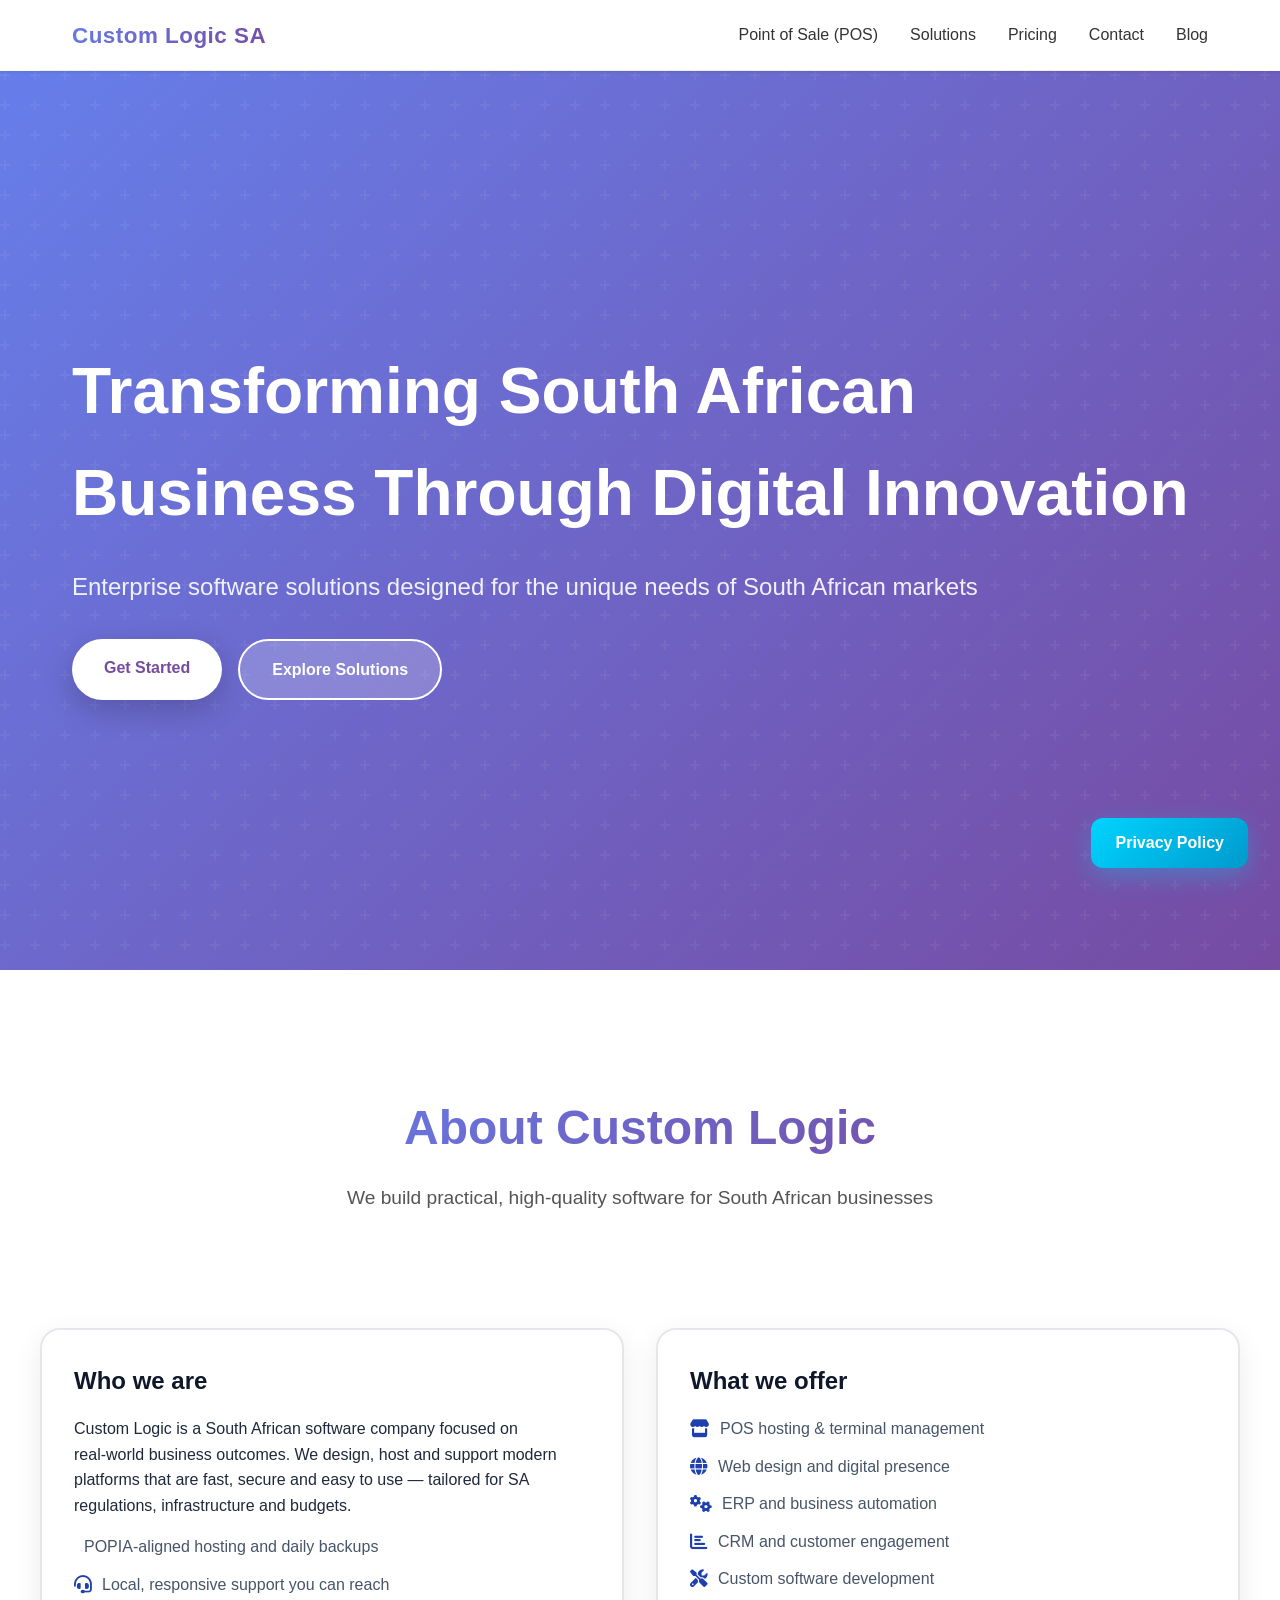
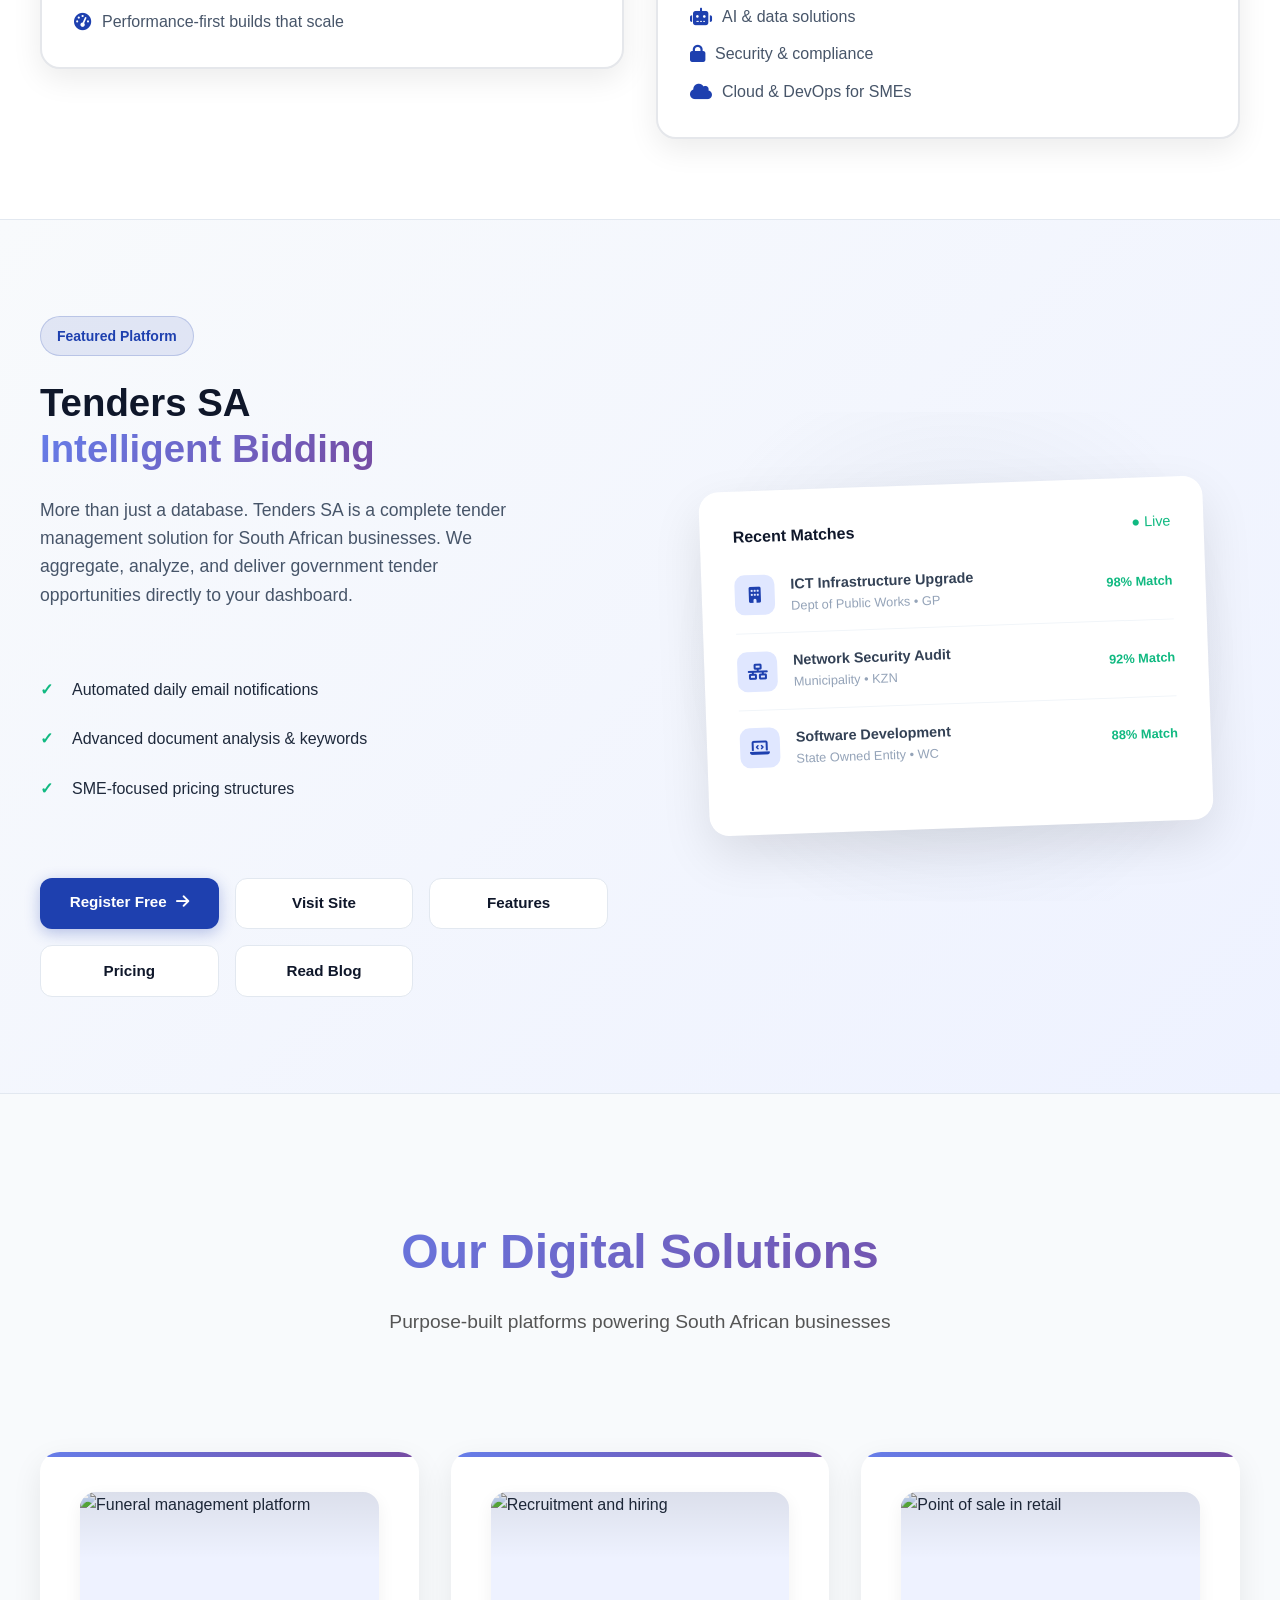
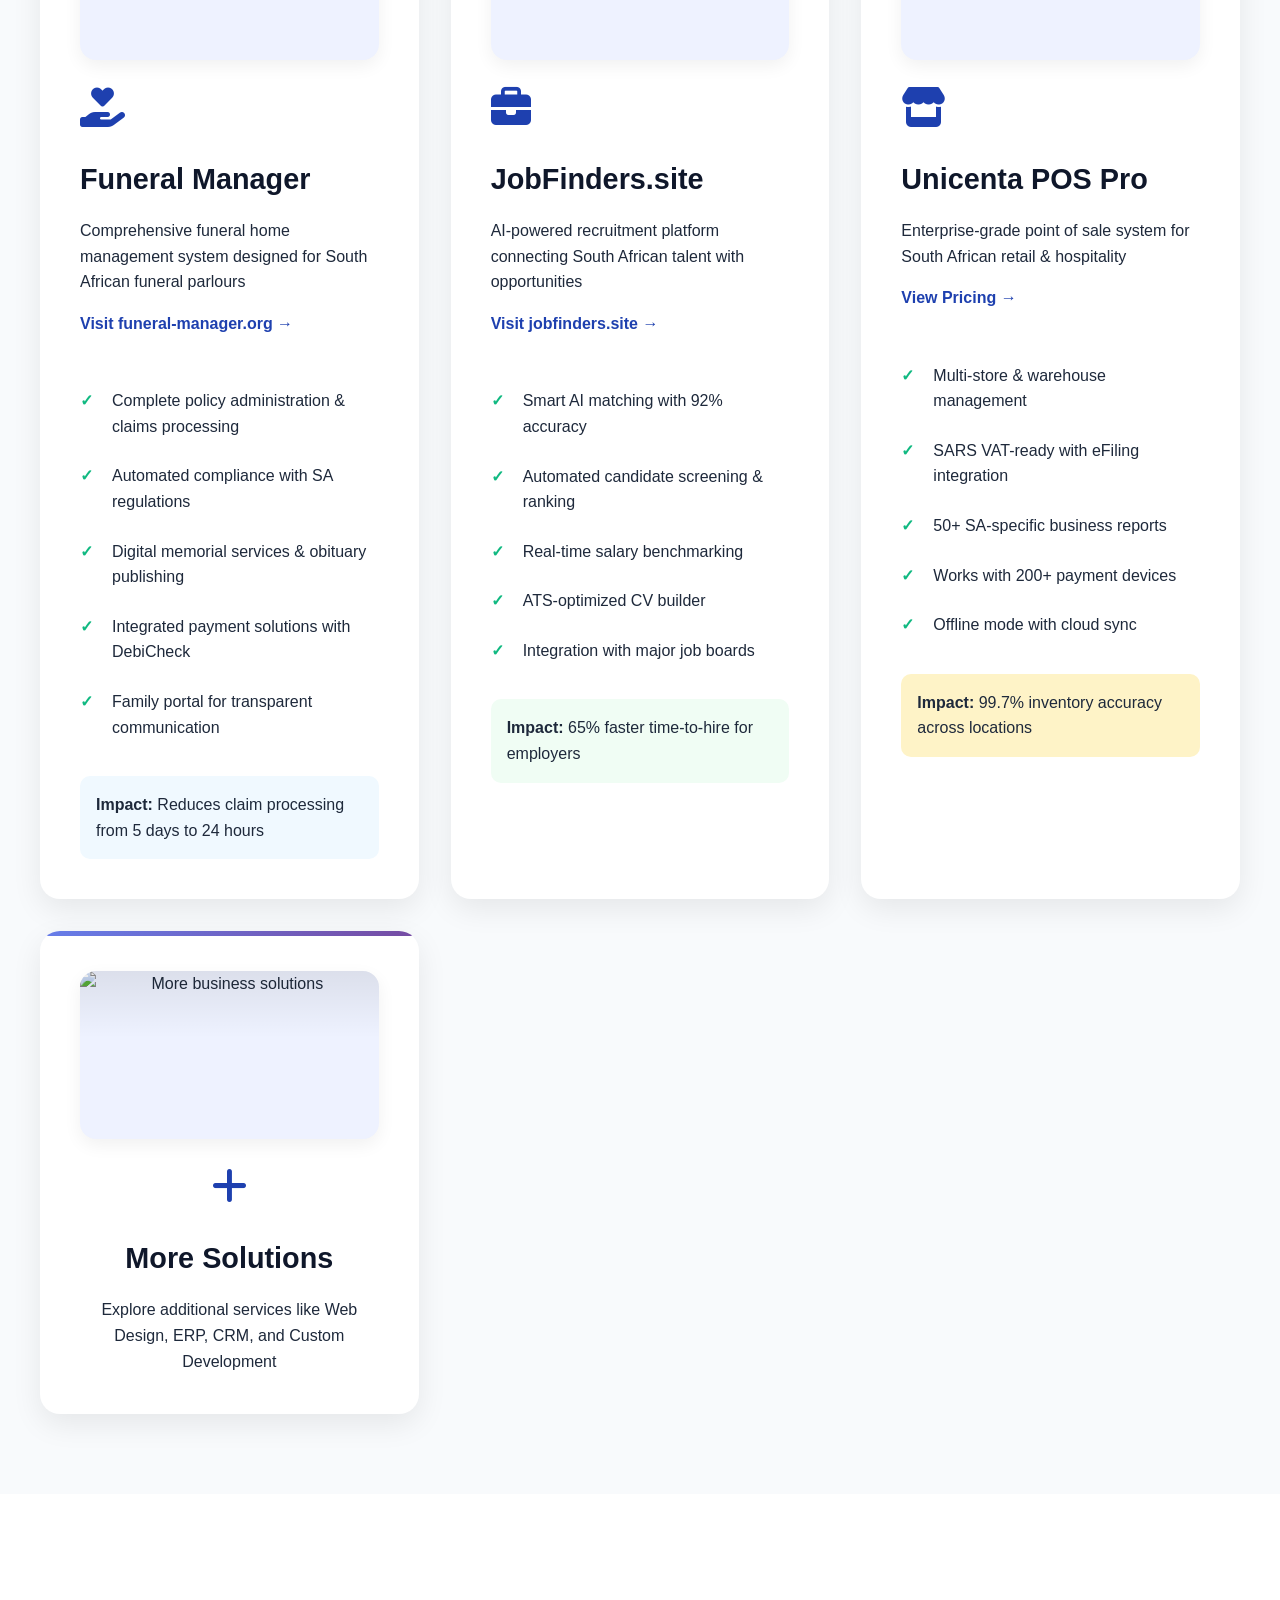
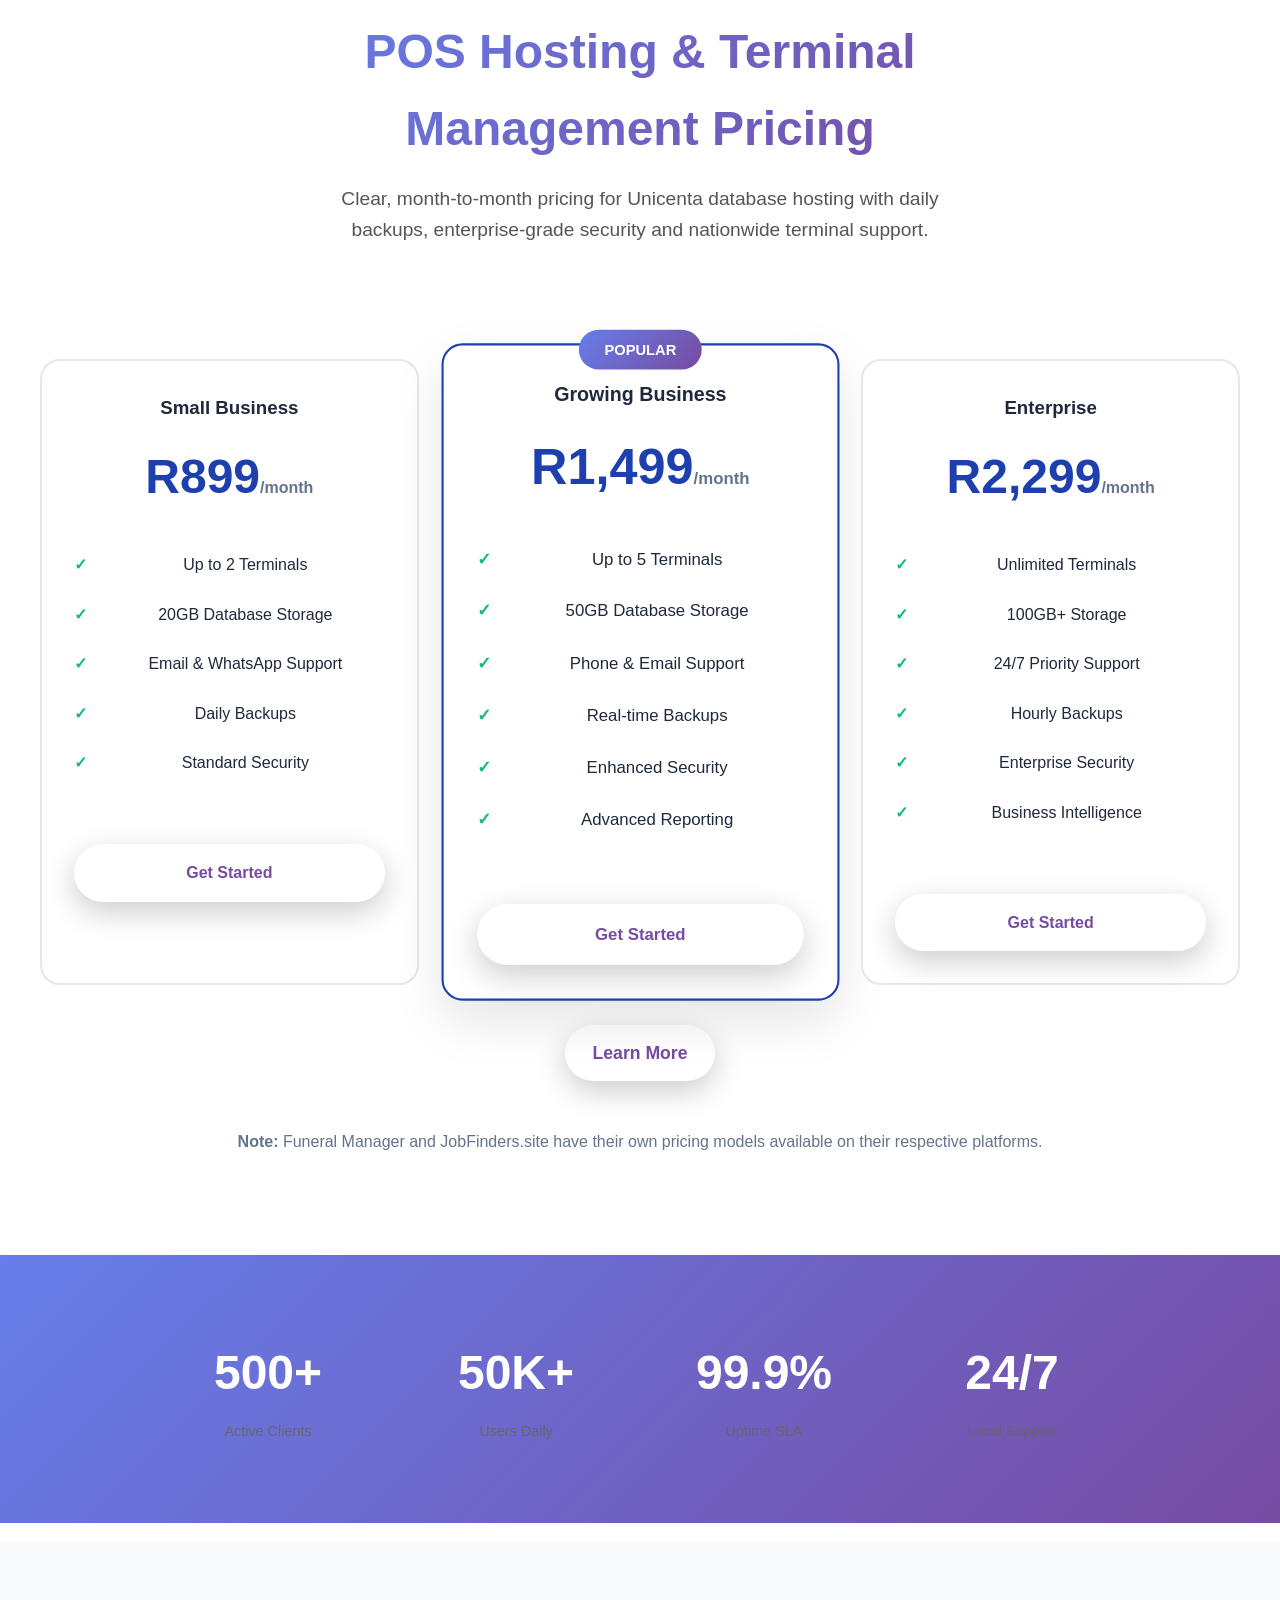
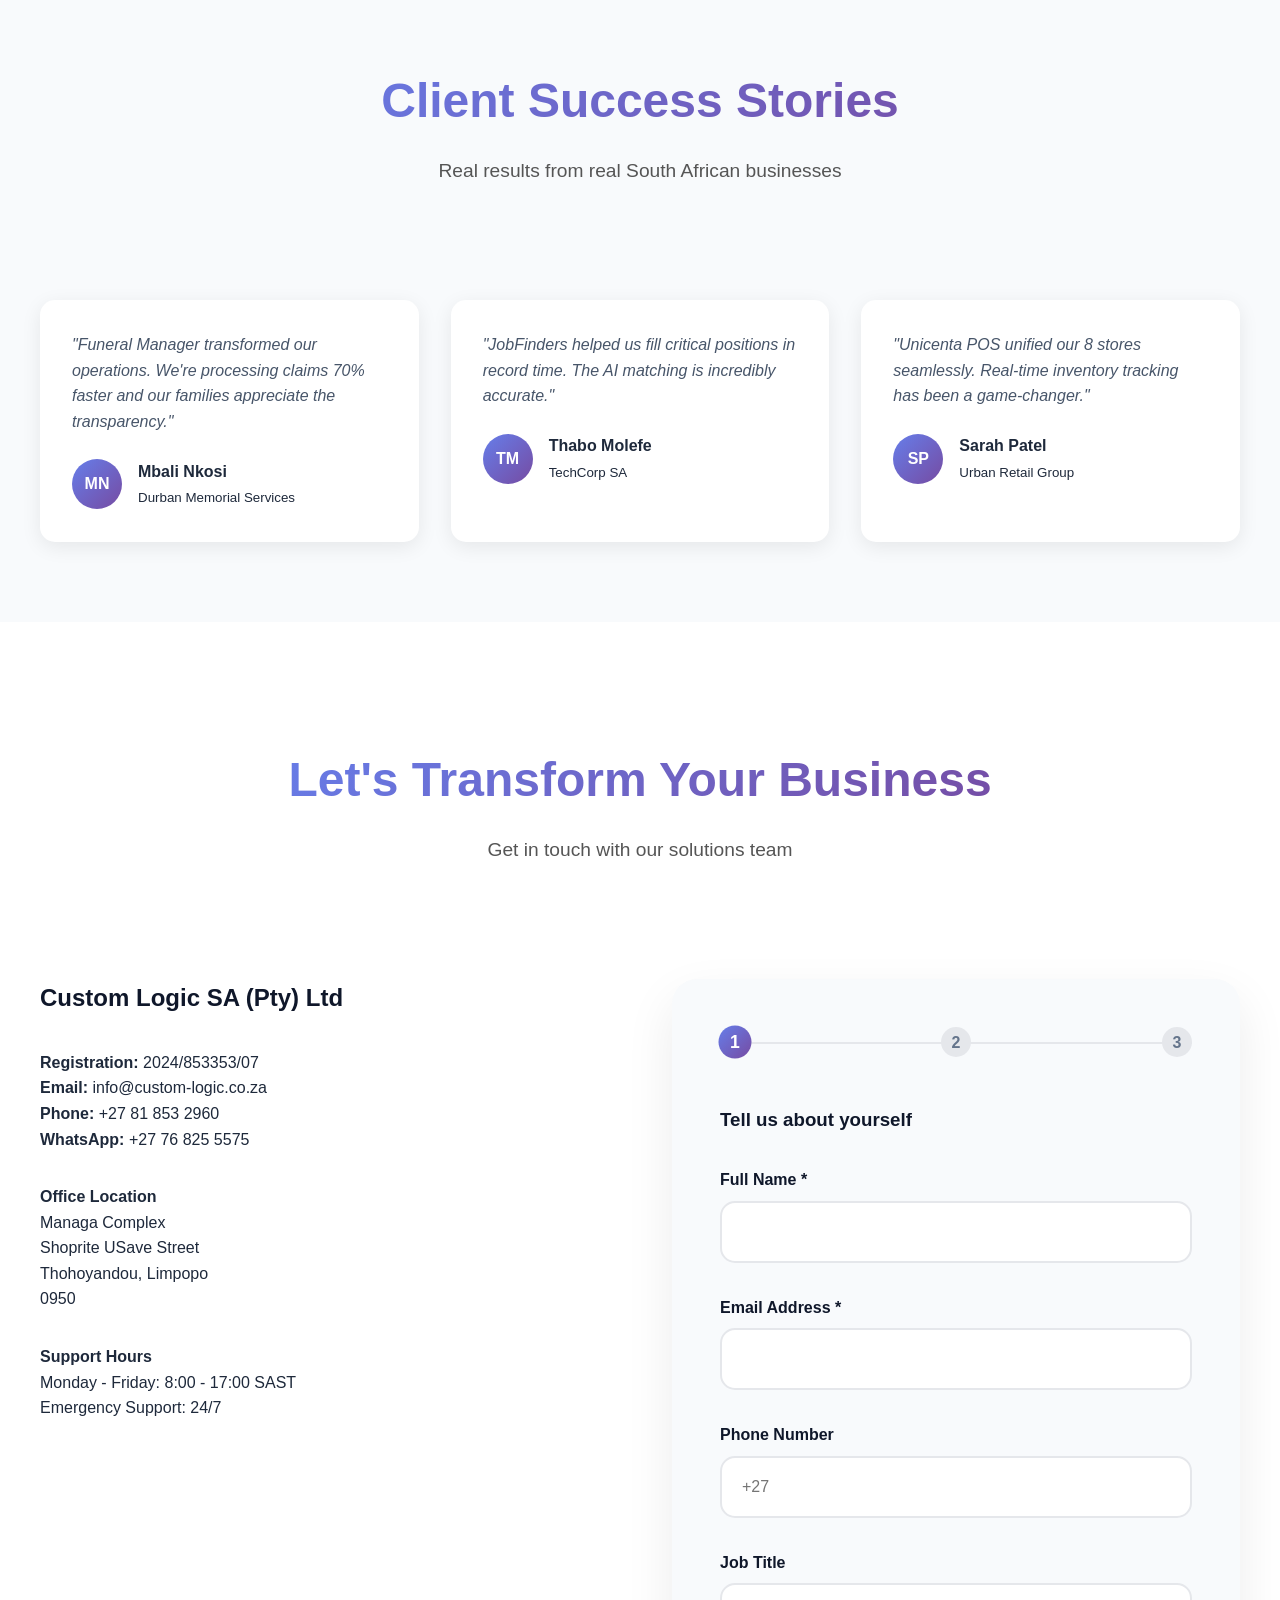
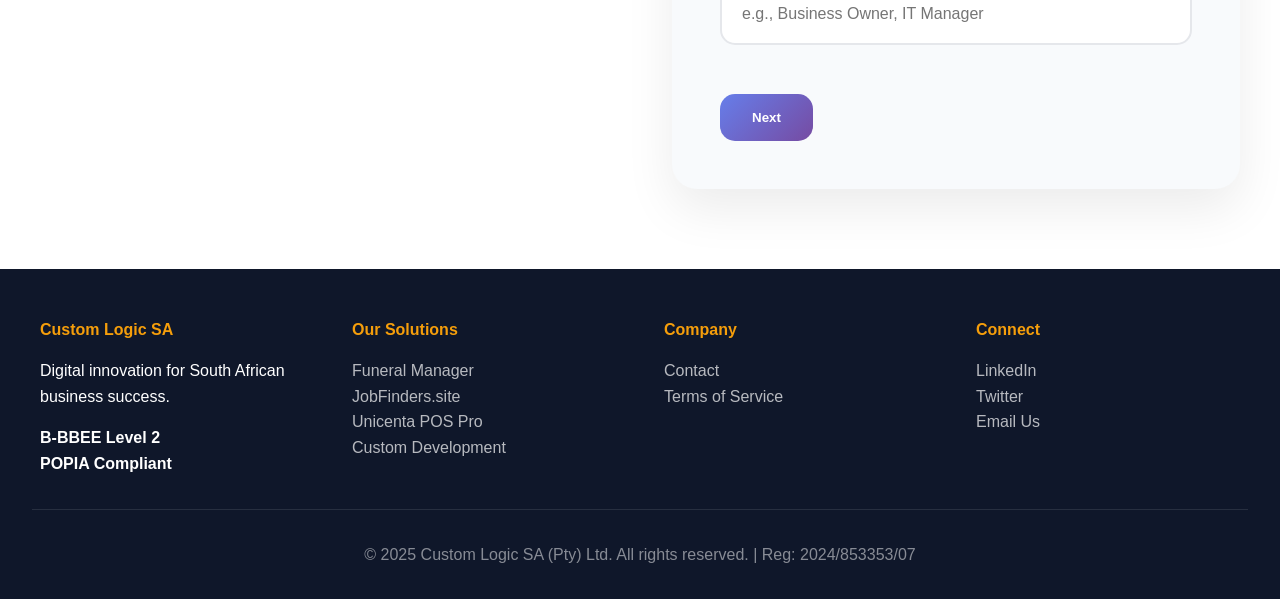
==== commit f3b3e91a: "added a section about tenders-sa org" ====
--- a/index.html
+++ b/index.html
@@ -237,6 +237,170 @@
             color: var(--primary);
             font-size: 1.1rem;
         }
+/* Tenders SA Feature Section */
+.tenders-showcase {
+    padding: 6rem 2rem;
+    background: linear-gradient(135deg, #f8fafc 0%, #eef2ff 100%);
+    position: relative;
+    overflow: hidden;
+    border-top: 1px solid #e2e8f0;
+    border-bottom: 1px solid #e2e8f0;
+}
+
+.tenders-container {
+    max-width: 1200px;
+    margin: 0 auto;
+    display: grid;
+    grid-template-columns: 1fr 1fr;
+    gap: 4rem;
+    align-items: center;
+}
+
+.tenders-badge {
+    display: inline-block;
+    padding: 0.5rem 1rem;
+    background: rgba(30, 64, 175, 0.1);
+    color: var(--primary);
+    border-radius: 50px;
+    font-weight: 700;
+    font-size: 0.875rem;
+    margin-bottom: 1.5rem;
+    border: 1px solid rgba(30, 64, 175, 0.2);
+}
+
+.tenders-content h2 {
+    font-size: clamp(2rem, 3vw, 3rem);
+    font-weight: 800;
+    line-height: 1.2;
+    margin-bottom: 1.5rem;
+    color: var(--dark);
+}
+
+.tenders-content h2 span {
+    background: var(--gradient);
+    -webkit-background-clip: text;
+    -webkit-text-fill-color: transparent;
+}
+
+.tenders-content p {
+    font-size: 1.1rem;
+    color: #475569;
+    margin-bottom: 2rem;
+    max-width: 500px;
+}
+
+.tenders-links-grid {
+    display: grid;
+    grid-template-columns: repeat(auto-fit, minmax(140px, 1fr));
+    gap: 1rem;
+    margin-top: 2rem;
+}
+
+.tenders-btn {
+    padding: 0.8rem 1.5rem;
+    border-radius: 12px;
+    text-decoration: none;
+    font-weight: 600;
+    text-align: center;
+    transition: all 0.3s ease;
+    font-size: 0.95rem;
+}
+
+.btn-tenders-primary {
+    background: var(--primary);
+    color: white;
+    box-shadow: 0 4px 15px rgba(30, 64, 175, 0.3);
+}
+
+.btn-tenders-primary:hover {
+    transform: translateY(-2px);
+    box-shadow: 0 8px 25px rgba(30, 64, 175, 0.4);
+}
+
+.btn-tenders-outline {
+    background: white;
+    color: var(--dark);
+    border: 1px solid #e2e8f0;
+}
+
+.btn-tenders-outline:hover {
+    border-color: var(--primary);
+    color: var(--primary);
+    background: #f8fafc;
+}
+
+/* Visual Mockup on the right */
+.tenders-visual {
+    position: relative;
+    padding: 2rem;
+}
+
+.tenders-card-mockup {
+    background: white;
+    border-radius: 20px;
+    padding: 2rem;
+    box-shadow: 0 20px 50px rgba(0,0,0,0.1);
+    border: 1px solid rgba(255,255,255,0.8);
+    position: relative;
+    z-index: 2;
+    transform: rotate(-2deg);
+    transition: transform 0.3s ease;
+}
+
+.tenders-card-mockup:hover {
+    transform: rotate(0deg);
+}
+
+.mock-row {
+    display: flex;
+    align-items: center;
+    gap: 1rem;
+    margin-bottom: 1rem;
+    padding-bottom: 1rem;
+    border-bottom: 1px solid #f1f5f9;
+}
+
+.mock-icon {
+    width: 40px;
+    height: 40px;
+    border-radius: 10px;
+    background: #e0e7ff;
+    display: flex;
+    align-items: center;
+    justify-content: center;
+    color: var(--primary);
+}
+
+.mock-text {
+    flex: 1;
+}
+
+.mock-line {
+    height: 8px;
+    background: #f1f5f9;
+    border-radius: 4px;
+    width: 100%;
+    margin-bottom: 6px;
+}
+
+.mock-line.short { width: 60%; }
+
+@media (max-width: 968px) {
+    .tenders-container {
+        grid-template-columns: 1fr;
+        text-align: center;
+        gap: 3rem;
+    }
+    .tenders-content p, .tenders-badge {
+        margin-left: auto;
+        margin-right: auto;
+    }
+    .tenders-card-mockup {
+        transform: rotate(0deg);
+        max-width: 400px;
+        margin: 0 auto;
+    }
+}
 
         /* Services Section */
         .services {
@@ -1875,7 +2039,79 @@
             </div>
         </div>
     </section>
-
+<section class="tenders-showcase">
+        <div class="tenders-container">
+            <div class="tenders-content">
+                <div class="tenders-badge">Featured Platform</div>
+                <h2>Tenders SA <br><span>Intelligent Bidding</span></h2>
+                <p>
+                    More than just a database. Tenders SA is a complete tender management solution for South African businesses. We aggregate, analyze, and deliver government tender opportunities directly to your dashboard.
+                </p>
+                
+                <ul class="feature-list" style="margin-bottom: 2rem; display: inline-block; text-align: left;">
+                    <li>Automated daily email notifications</li>
+                    <li>Advanced document analysis & keywords</li>
+                    <li>SME-focused pricing structures</li>
+                </ul>
+
+                <div class="tenders-links-grid">
+                    <a href="https://www.tenders-sa.org/register" class="tenders-btn btn-tenders-primary">
+                        Register Free <i class="fas fa-arrow-right" style="margin-left: 5px;"></i>
+                    </a>
+                    <a href="https://www.tenders-sa.org" class="tenders-btn btn-tenders-outline">
+                        Visit Site
+                    </a>
+                    <a href="https://www.tenders-sa.org/features" class="tenders-btn btn-tenders-outline">
+                        Features
+                    </a>
+                    <a href="https://www.tenders-sa.org/pricing" class="tenders-btn btn-tenders-outline">
+                        Pricing
+                    </a>
+                    <a href="https://www.tenders-sa.org/blog" class="tenders-btn btn-tenders-outline">
+                        Read Blog
+                    </a>
+                </div>
+            </div>
+
+            <div class="tenders-visual">
+                <div class="tenders-card-mockup">
+                    <div style="display:flex; justify-content:space-between; margin-bottom:1.5rem;">
+                        <span style="font-weight:800; color:var(--dark);">Recent Matches</span>
+                        <span style="color:var(--secondary); font-size:0.9rem;">● Live</span>
+                    </div>
+                    
+                    <div class="mock-row">
+                        <div class="mock-icon"><i class="fas fa-building"></i></div>
+                        <div class="mock-text">
+                            <div style="font-weight:600; color:#334155; font-size:0.9rem;">ICT Infrastructure Upgrade</div>
+                            <div style="font-size:0.8rem; color:#94a3b8;">Dept of Public Works • GP</div>
+                        </div>
+                        <div style="color:var(--secondary); font-size:0.8rem; font-weight:600;">98% Match</div>
+                    </div>
+
+                    <div class="mock-row">
+                        <div class="mock-icon"><i class="fas fa-network-wired"></i></div>
+                        <div class="mock-text">
+                            <div style="font-weight:600; color:#334155; font-size:0.9rem;">Network Security Audit</div>
+                            <div style="font-size:0.8rem; color:#94a3b8;">Municipality • KZN</div>
+                        </div>
+                        <div style="color:var(--secondary); font-size:0.8rem; font-weight:600;">92% Match</div>
+                    </div>
+
+                    <div class="mock-row" style="border:none;">
+                        <div class="mock-icon"><i class="fas fa-laptop-code"></i></div>
+                        <div class="mock-text">
+                            <div style="font-weight:600; color:#334155; font-size:0.9rem;">Software Development</div>
+                            <div style="font-size:0.8rem; color:#94a3b8;">State Owned Entity • WC</div>
+                        </div>
+                        <div style="color:var(--secondary); font-size:0.8rem; font-weight:600;">88% Match</div>
+                    </div>
+                </div>
+                
+                <div style="position:absolute; top:50%; left:50%; transform:translate(-50%, -50%); width:120%; height:120%; background:radial-gradient(circle, rgba(100, 116, 139, 0.1) 0%, rgba(255,255,255,0) 70%); z-index:1; pointer-events:none;"></div>
+            </div>
+        </div>
+    </section>
     <section id="services" class="services">
         <div class="section-header">
             <h2 class="section-title">Our Digital Solutions</h2>
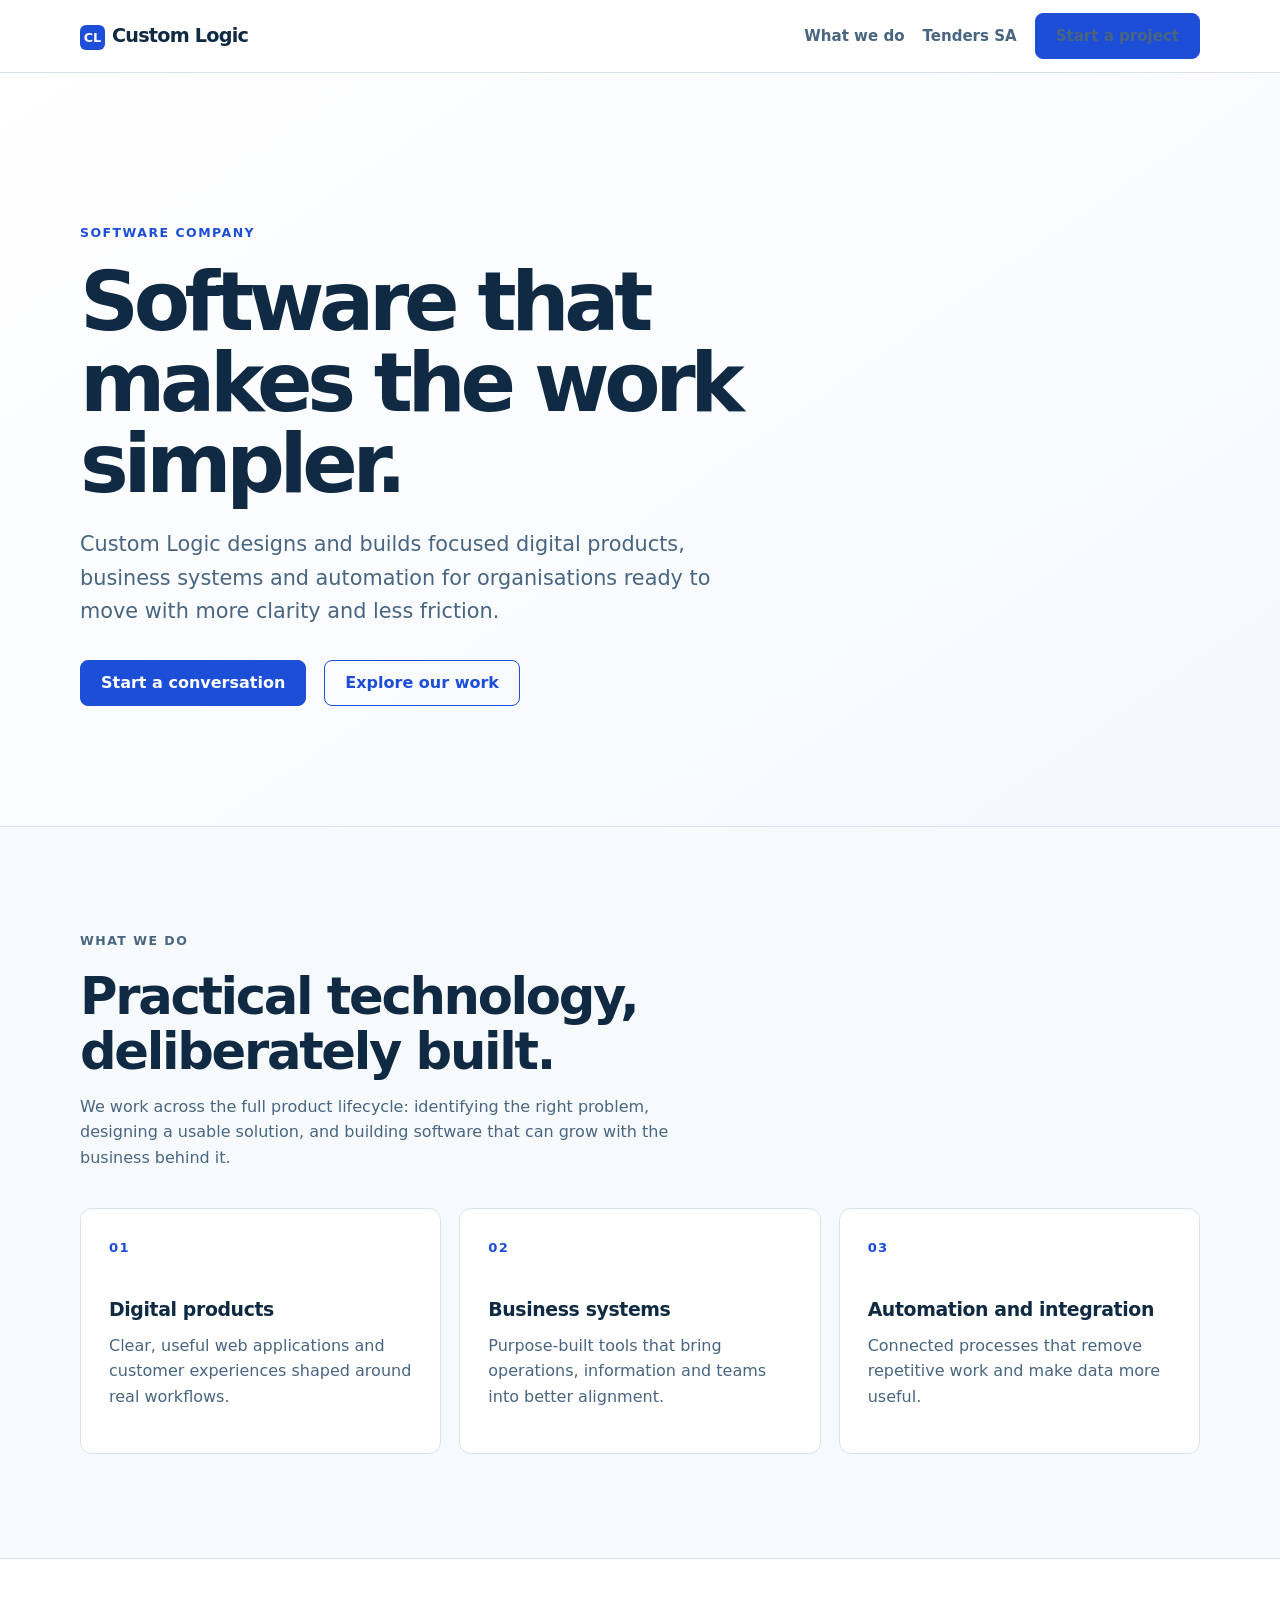
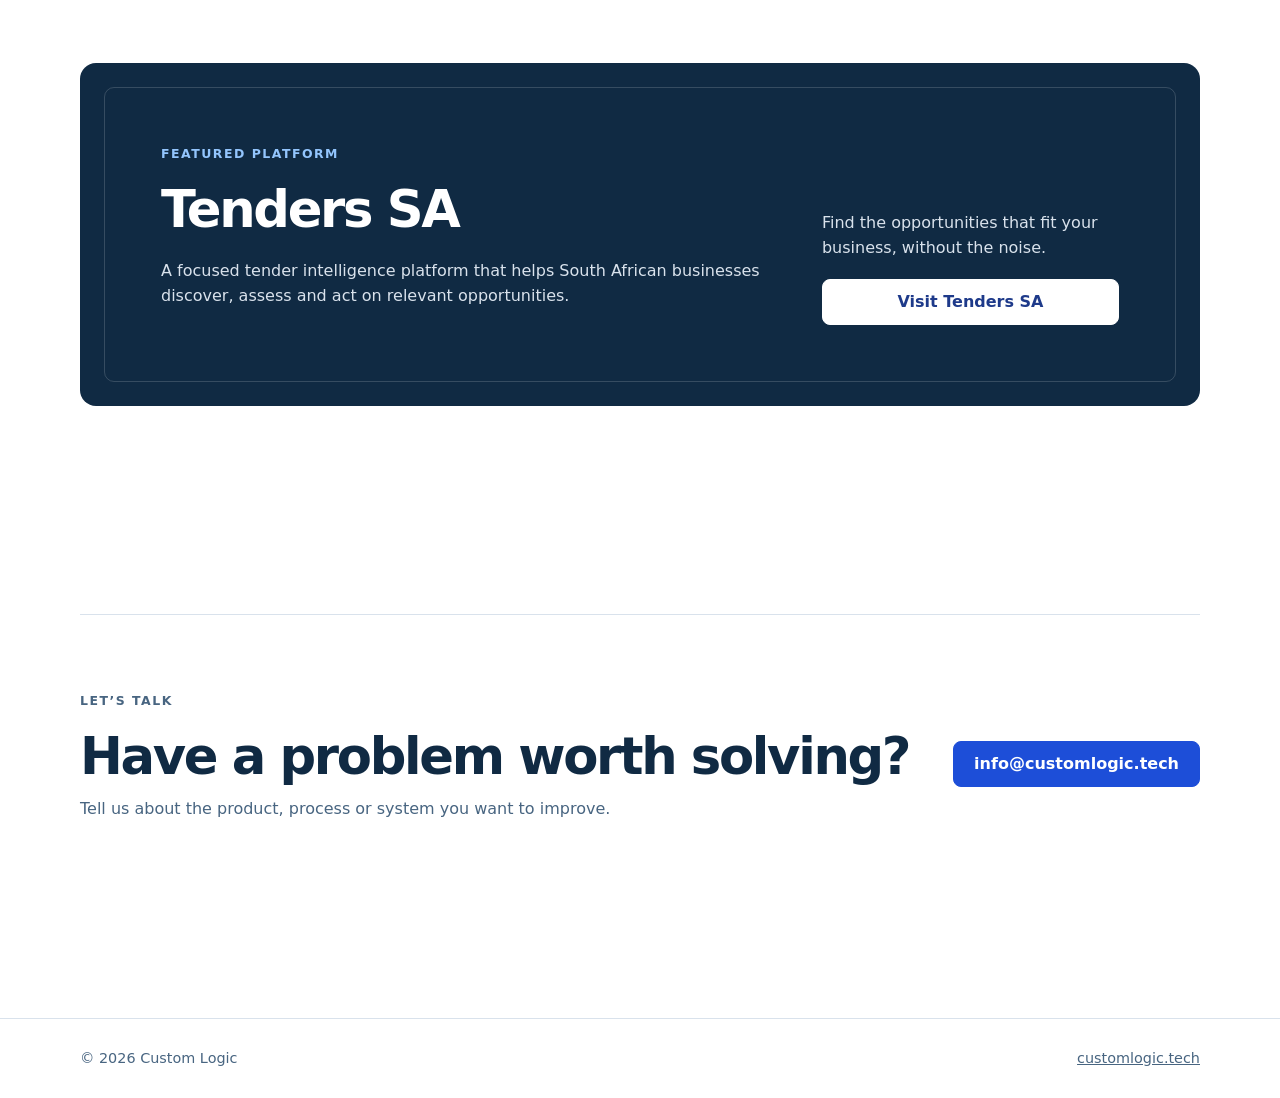
==== commit 2ef42a6c: "Simplify Custom Logic website" ====
--- a/index.html
+++ b/index.html
@@ -1,3557 +1,81 @@
-<!DOCTYPE html>
+<!doctype html>
 <html lang="en">
 <head>
-    <meta charset="UTF-8">
-    <meta name="viewport" content="width=device-width, initial-scale=1.0">
-	  <meta charset="UTF-8">
-	  <meta name="viewport" content="width=device-width, initial-scale=1.0">
-	  <title>Custom Logic | SaaS & Digital Solutions in South Africa</title>
-	  <meta name="description" content="Custom Logic builds modern SaaS and digital solutions in South Africa — including Funeral Manager, JobFinders, POS systems, web design, ERP, CRM, AI, and custom software development.">
-	  <link rel="canonical" href="https://customlogic.co.za/">
-	  <meta property="og:title" content="Custom Logic | SaaS & Digital Solutions">
-	  <meta property="og:description" content="Explore SaaS platforms and digital services by Custom Logic — Funeral Manager, JobFinders, POS, ERP, CRM, AI solutions and more for the South African market.">
-	  <meta property="og:url" content="https://customlogic.co.za/">
-	  <meta property="og:type" content="website">	  
-	  <meta property="og:image" content="[data-uri]">
-	  <link rel="icon" type="image/svg+xml" href="[data-uri]">  
-	  <link rel="stylesheet" href="https://cdnjs.cloudflare.com/ajax/libs/font-awesome/6.4.0/css/all.min.css">
-	  <meta name="twitter:card" content="summary_large_image">
-	  <meta name="twitter:title" content="Custom Logic | SaaS & Digital Solutions">
-	  <meta name="twitter:description" content="Custom Logic delivers modern software for South Africa — SaaS apps, ERP, CRM, POS, and AI tools.">
-	  <meta name="twitter:image" content="[data-uri]">	  	  
-		<script type="application/ld+json">
-		{"@context": "https://schema.org","@type": "Organization","name": "Custom Logic","url": "https://custom-logic.co.za/",
-		  "logo": "[data-uri]",
-		  "description": "Custom Logic provides SaaS and digital solutions in South Africa including Funeral Manager, JobFinders, POS, ERP, CRM, AI and custom development.",
-		  "address": {"@type": "PostalAddress","addressCountry": "ZA"},
-		  "sameAs": ["https://x.com/blueitserver"]}
-		</script>	
-    <script src="https://cdnjs.cloudflare.com/ajax/libs/gsap/3.12.2/gsap.min.js"></script>
-    <script src="https://cdnjs.cloudflare.com/ajax/libs/gsap/3.12.2/MotionPathPlugin.min.js"></script>
-
-    <style>
-        * {
-            margin: 0;
-            padding: 0;
-            box-sizing: border-box;
-        }        
-        :root {
-            --primary: #1e40af;
-            --secondary: #10b981;
-            --accent: #f59e0b;
-            --dark: #0f172a;
-            --light: #f8fafc;
-            --gradient: linear-gradient(135deg, #667eea 0%, #764ba2 100%);
-        }        
-        body {
-            font-family: -apple-system, BlinkMacSystemFont, 'Segoe UI', Roboto, 'Helvetica Neue', Arial, sans-serif;
-            line-height: 1.6;
-            color: #1e293b;
-            overflow-x: hidden;
-        }
-        
-        /* Modern Navigation */
-        header {
-            position: fixed;
-            top: 0;
-            width: 100%;
-            background: rgba(255, 255, 255, 0.95);
-            backdrop-filter: blur(10px);
-            box-shadow: 0 1px 3px rgba(0,0,0,0.1);
-            z-index: 1000;
-            transition: all 0.3s ease;
-        }        
-        .header-content {
-            max-width: 1200px;
-            margin: 0 auto;
-            padding: 1rem 2rem;
-            display: flex;
-            justify-content: space-between;
-            align-items: center;
-        }
-        
-        .logo {
-            font-size: 1.5rem;
-            font-weight: 800;
-            background: var(--gradient);
-            -webkit-background-clip: text;
-            -webkit-text-fill-color: transparent;
-        }
-        
-        nav ul {
-            display: flex;
-            list-style: none;
-            gap: 2rem;
-        }
-        
-        nav a {
-            color: #475569;
-            text-decoration: none;
-            font-weight: 500;
-            transition: color 0.3s;
-        }
-        
-        nav a:hover {
-            color: var(--primary);
-        }
-        
-        /* Hero Section */
-        .hero {
-            margin-top: 70px;
-            min-height: 100vh;
-            background: linear-gradient(135deg, #667eea 0%, #764ba2 100%);
-            position: relative;
-            display: flex;
-            align-items: center;
-            overflow: hidden;
-        }
-        
-        .hero::before {
-            content: '';
-            position: absolute;
-            width: 200%;
-            height: 200%;
-            background: url("data:image/svg+xml,%3Csvg width='60' height='60' viewBox='0 0 60 60' xmlns='http://www.w3.org/2000/svg'%3E%3Cg fill='none' fill-rule='evenodd'%3E%3Cg fill='%23ffffff' fill-opacity='0.05'%3E%3Cpath d='M36 34v-4h-2v4h-4v2h4v4h2v-4h4v-2h-4zm0-30V0h-2v4h-4v2h4v4h2V6h4V4h-4zM6 34v-4H4v4H0v2h4v4h2v-4h4v-2H6zM6 4V0H4v4H0v2h4v4h2V6h4V4H6z'/%3E%3C/g%3E%3C/g%3E%3C/svg%3E");
-            animation: float 20s infinite linear;
-        }
-        
-        @keyframes float {
-            0% { transform: translate(0, 0); }
-            100% { transform: translate(-50%, -50%); }
-        }
-        
-        .hero-content {
-            max-width: 1200px;
-            margin: 0 auto;
-            padding: 0 2rem;
-            position: relative;
-            z-index: 1;
-        }
-        
-        .hero h1 {
-            font-size: clamp(2.5rem, 5vw, 4rem);
-            font-weight: 800;
-            color: white;
-            margin-bottom: 1.5rem;
-            animation: fadeInUp 1s ease;
-        }
-        
-        .hero-subtitle {
-            font-size: 1.5rem;
-            color: rgba(255,255,255,0.9);
-            margin-bottom: 2rem;
-            animation: fadeInUp 1s ease 0.2s both;
-        }
-        
-        .hero-buttons {
-            display: flex;
-            gap: 1rem;
-            flex-wrap: wrap;
-            animation: fadeInUp 1s ease 0.4s both;
-        }
-        
-        @keyframes fadeInUp {
-            from {
-                opacity: 0;
-                transform: translateY(30px);
-            }
-            to {
-                opacity: 1;
-                transform: translateY(0);
-            }
-        }
-        
-        .btn {
-            padding: 1rem 2rem;
-            border-radius: 50px;
-            font-weight: 600;
-            text-decoration: none;
-            transition: all 0.3s ease;
-            display: inline-block;
-            border: none;
-            cursor: pointer;
-        }
-        
-        .btn-primary {
-            background: white;
-            color: #764ba2;
-            box-shadow: 0 10px 30px rgba(0,0,0,0.2);
-        }
-        
-        .btn-primary:hover {
-            transform: translateY(-3px);
-            box-shadow: 0 15px 40px rgba(0,0,0,0.3);
-        }
-        
-        .btn-secondary {
-            background: rgba(255,255,255,0.2);
-            color: white;
-            border: 2px solid white;
-        }
-        
-        .btn-secondary:hover {
-            background: white;
-            color: #764ba2;
-        }
-        
-        /* About Section */
-        .about {
-            padding: 5rem 2rem;
-            background: white;
-        }
-        .about-grid {
-            max-width: 1200px;
-            margin: 0 auto;
-            display: grid;
-            grid-template-columns: repeat(auto-fit, minmax(320px, 1fr));
-            gap: 2rem;
-            align-items: start;
-        }
-        .about-card {
-            background: white;
-            border-radius: 20px;
-            padding: 2rem;
-            box-shadow: 0 10px 30px rgba(0,0,0,0.08);
-            border: 2px solid #e5e7eb;
-        }
-        .about-card h3 {
-            font-size: 1.5rem;
-            margin-bottom: 1rem;
-            color: var(--dark);
-        }
-        .about-list {
-            list-style: none;
-            margin: 0;
-            padding: 0;
-            display: grid;
-            grid-template-columns: repeat(auto-fit, minmax(260px, 1fr));
-            gap: 0.75rem 1.25rem;
-        }
-        .about-list li {
-            display: flex;
-            align-items: center;
-            gap: 10px;
-            color: #475569;
-        }
-        .about-list li i {
-            color: var(--primary);
-            font-size: 1.1rem;
-        }
-/* Tenders SA Feature Section */
-.tenders-showcase {
-    padding: 6rem 2rem;
-    background: linear-gradient(135deg, #f8fafc 0%, #eef2ff 100%);
-    position: relative;
-    overflow: hidden;
-    border-top: 1px solid #e2e8f0;
-    border-bottom: 1px solid #e2e8f0;
-}
-
-.tenders-container {
-    max-width: 1200px;
-    margin: 0 auto;
-    display: grid;
-    grid-template-columns: 1fr 1fr;
-    gap: 4rem;
-    align-items: center;
-}
-
-.tenders-badge {
-    display: inline-block;
-    padding: 0.5rem 1rem;
-    background: rgba(30, 64, 175, 0.1);
-    color: var(--primary);
-    border-radius: 50px;
-    font-weight: 700;
-    font-size: 0.875rem;
-    margin-bottom: 1.5rem;
-    border: 1px solid rgba(30, 64, 175, 0.2);
-}
-
-.tenders-content h2 {
-    font-size: clamp(2rem, 3vw, 3rem);
-    font-weight: 800;
-    line-height: 1.2;
-    margin-bottom: 1.5rem;
-    color: var(--dark);
-}
-
-.tenders-content h2 span {
-    background: var(--gradient);
-    -webkit-background-clip: text;
-    -webkit-text-fill-color: transparent;
-}
-
-.tenders-content p {
-    font-size: 1.1rem;
-    color: #475569;
-    margin-bottom: 2rem;
-    max-width: 500px;
-}
-
-.tenders-links-grid {
-    display: grid;
-    grid-template-columns: repeat(auto-fit, minmax(140px, 1fr));
-    gap: 1rem;
-    margin-top: 2rem;
-}
-
-.tenders-btn {
-    padding: 0.8rem 1.5rem;
-    border-radius: 12px;
-    text-decoration: none;
-    font-weight: 600;
-    text-align: center;
-    transition: all 0.3s ease;
-    font-size: 0.95rem;
-}
-
-.btn-tenders-primary {
-    background: var(--primary);
-    color: white;
-    box-shadow: 0 4px 15px rgba(30, 64, 175, 0.3);
-}
-
-.btn-tenders-primary:hover {
-    transform: translateY(-2px);
-    box-shadow: 0 8px 25px rgba(30, 64, 175, 0.4);
-}
-
-.btn-tenders-outline {
-    background: white;
-    color: var(--dark);
-    border: 1px solid #e2e8f0;
-}
-
-.btn-tenders-outline:hover {
-    border-color: var(--primary);
-    color: var(--primary);
-    background: #f8fafc;
-}
-
-/* Visual Mockup on the right */
-.tenders-visual {
-    position: relative;
-    padding: 2rem;
-}
-
-.tenders-card-mockup {
-    background: white;
-    border-radius: 20px;
-    padding: 2rem;
-    box-shadow: 0 20px 50px rgba(0,0,0,0.1);
-    border: 1px solid rgba(255,255,255,0.8);
-    position: relative;
-    z-index: 2;
-    transform: rotate(-2deg);
-    transition: transform 0.3s ease;
-}
-
-.tenders-card-mockup:hover {
-    transform: rotate(0deg);
-}
-
-.mock-row {
-    display: flex;
-    align-items: center;
-    gap: 1rem;
-    margin-bottom: 1rem;
-    padding-bottom: 1rem;
-    border-bottom: 1px solid #f1f5f9;
-}
-
-.mock-icon {
-    width: 40px;
-    height: 40px;
-    border-radius: 10px;
-    background: #e0e7ff;
-    display: flex;
-    align-items: center;
-    justify-content: center;
-    color: var(--primary);
-}
-
-.mock-text {
-    flex: 1;
-}
-
-.mock-line {
-    height: 8px;
-    background: #f1f5f9;
-    border-radius: 4px;
-    width: 100%;
-    margin-bottom: 6px;
-}
-
-.mock-line.short { width: 60%; }
-
-@media (max-width: 968px) {
-    .tenders-container {
-        grid-template-columns: 1fr;
-        text-align: center;
-        gap: 3rem;
-    }
-    .tenders-content p, .tenders-badge {
-        margin-left: auto;
-        margin-right: auto;
-    }
-    .tenders-card-mockup {
-        transform: rotate(0deg);
-        max-width: 400px;
-        margin: 0 auto;
-    }
-}
-
-        /* Services Section */
-        .services {
-            padding: 5rem 2rem;
-            background: var(--light);
-        }
-        
-        .section-header {
-            text-align: center;
-            max-width: 800px;
-            margin: 0 auto 4rem;
-        }
-        
-        .section-title {
-            font-size: clamp(2rem, 4vw, 3rem);
-            font-weight: 800;
-            margin-bottom: 1rem;
-            background: var(--gradient);
-            -webkit-background-clip: text;
-            -webkit-text-fill-color: transparent;
-        }
-        
-        .section-subtitle {
-            font-size: 1.2rem;
-            color: #64748b;
-        }
-        
-        .services-grid {
-            max-width: 1200px;
-            margin: 0 auto;
-            display: grid;
-            grid-template-columns: repeat(auto-fit, minmax(300px, 1fr));
-            gap: 2rem;
-        }
-        
-        .service-card {
-            background: white;
-            border-radius: 20px;
-            padding: 2.5rem;
-            box-shadow: 0 10px 30px rgba(0,0,0,0.08);
-            transition: all 0.4s ease;
-            position: relative;
-            overflow: hidden;
-        }
-        
-        .service-card::before {
-            content: '';
-            position: absolute;
-            top: 0;
-            left: 0;
-            right: 0;
-            height: 5px;
-            background: var(--gradient);
-        }
-        
-        .service-card:hover {
-            transform: translateY(-10px);
-            box-shadow: 0 20px 50px rgba(0,0,0,0.15);
-        }
-        
-        .service-icon {
-            font-size: 40px;
-            color: var(--primary);
-            margin-bottom: 1rem;
-            display: inline-block;
-        }
-
-        /* Service media (stock images) */
-        .service-media {
-            position: relative;
-            border-radius: 16px;
-            overflow: hidden;
-            margin-bottom: 1rem;
-            aspect-ratio: 16 / 9;
-            background: #eef2ff;
-            box-shadow: 0 6px 18px rgba(0,0,0,0.06);
-        }
-        .service-media img {
-            width: 100%;
-            height: 100%;
-            object-fit: cover;
-            display: block;
-        }
-        .service-media::after {
-            content: '';
-            position: absolute;
-            inset: 0;
-            background: linear-gradient(to bottom, rgba(0,0,0,0.08), rgba(0,0,0,0.0) 40%);
-            pointer-events: none;
-        }
-        
-        .service-card h3 {
-            font-size: 1.8rem;
-            margin-bottom: 1rem;
-            color: var(--dark);
-        }
-        
-        .service-link {
-            color: var(--primary);
-            text-decoration: none;
-            font-weight: 600;
-            display: inline-flex;
-            align-items: center;
-            gap: 0.5rem;
-            margin: 1rem 0;
-        }
-        
-        .service-link:hover {
-            gap: 1rem;
-        }
-        
-        .feature-list {
-            list-style: none;
-            margin: 1.5rem 0;
-        }
-        
-        .feature-list li {
-            padding: 0.75rem 0;
-            padding-left: 2rem;
-            position: relative;
-        }
-        
-        .feature-list li::before {
-            content: '✓';
-            position: absolute;
-            left: 0;
-            color: var(--secondary);
-            font-weight: bold;
-        }
-        
-        /* Pricing Section */
-        .pricing-section {
-            padding: 5rem 2rem;
-            background: white;
-        }
-        
-        .pricing-grid {
-            max-width: 1200px;
-            margin: 0 auto;
-            display: grid;
-            grid-template-columns: repeat(auto-fit, minmax(300px, 1fr));
-            gap: 2rem;
-            margin-top: 3rem;
-        }
-        
-        .pricing-card {
-            background: white;
-            border: 2px solid #e5e7eb;
-            border-radius: 20px;
-            padding: 2rem;
-            text-align: center;
-            transition: all 0.3s ease;
-            position: relative;
-        }
-        
-        .pricing-card.featured {
-            border-color: var(--primary);
-            transform: scale(1.05);
-            box-shadow: 0 20px 50px rgba(0,0,0,0.1);
-        }
-        
-        .pricing-card.featured::before {
-            content: 'POPULAR';
-            position: absolute;
-            top: -15px;
-            left: 50%;
-            transform: translateX(-50%);
-            background: var(--gradient);
-            color: white;
-            padding: 0.5rem 1.5rem;
-            border-radius: 20px;
-            font-size: 0.875rem;
-            font-weight: 600;
-        }
-        
-        .price {
-            font-size: 3rem;
-            font-weight: 800;
-            color: var(--primary);
-            margin: 1rem 0;
-        }
-        
-        .price-period {
-            font-size: 1rem;
-            color: #64748b;
-        }
-        
-        /* Modern Stats */
-        .stats {
-            padding: 5rem 2rem;
-            background: var(--gradient);
-            color: white;
-        }
-        
-        .stats-grid {
-            max-width: 1000px;
-            margin: 0 auto;
-            display: grid;
-            grid-template-columns: repeat(auto-fit, minmax(200px, 1fr));
-            gap: 3rem;
-            text-align: center;
-        }
-        
-        .stat-number {
-            font-size: 3rem;
-            font-weight: 800;
-            margin-bottom: 0.5rem;
-        }
-        
-        .stat-label {
-            font-size: 1.1rem;
-            opacity: 0.9;
-        }
-        
-        /* Testimonials */
-        .testimonials {
-            padding: 5rem 2rem;
-            background: var(--light);
-        }
-        
-        .testimonial-grid {
-            max-width: 1200px;
-            margin: 0 auto;
-            display: grid;
-            grid-template-columns: repeat(auto-fit, minmax(300px, 1fr));
-            gap: 2rem;
-            margin-top: 3rem;
-        }
-        
-        .testimonial-card {
-            background: white;
-            padding: 2rem;
-            border-radius: 15px;
-            box-shadow: 0 5px 20px rgba(0,0,0,0.08);
-        }
-        
-        .testimonial-card p {
-            font-style: italic;
-            margin-bottom: 1.5rem;
-            color: #475569;
-        }
-        
-        .testimonial-author {
-            display: flex;
-            align-items: center;
-            gap: 1rem;
-        }
-        
-        .author-avatar {
-            width: 50px;
-            height: 50px;
-            border-radius: 50%;
-            background: var(--gradient);
-            display: flex;
-            align-items: center;
-            justify-content: center;
-            color: white;
-            font-weight: bold;
-        }
-        
-        /* Modern Contact Section */
-        .contact {
-            padding: 5rem 2rem;
-            background: white;
-        }
-        
-        .contact-container {
-            max-width: 1200px;
-            margin: 0 auto;
-            display: grid;
-            grid-template-columns: 1fr 1fr;
-            gap: 4rem;
-            margin-top: 3rem;
-        }
-        
-        .contact-info h3 {
-            font-size: 1.5rem;
-            margin-bottom: 2rem;
-            color: var(--dark);
-        }
-        
-        .contact-form {
-            background: var(--light);
-            padding: 3rem;
-            border-radius: 25px;
-            box-shadow: 0 20px 50px rgba(0,0,0,0.08);
-            position: relative;
-        }
-        
-        .form-step {
-            display: none;
-            animation: fadeInScale 0.5s ease forwards;
-        }
-        
-        .form-step.active {
-            display: block;
-        }
-        
-        @keyframes fadeInScale {
-            from {
-                opacity: 0;
-                transform: scale(0.95);
-            }
-            to {
-                opacity: 1;
-                transform: scale(1);
-            }
-        }
-        
-        .form-progress {
-            display: flex;
-            justify-content: space-between;
-            margin-bottom: 3rem;
-            position: relative;
-        }
-        
-        .form-progress::before {
-            content: '';
-            position: absolute;
-            top: 15px;
-            left: 0;
-            right: 0;
-            height: 2px;
-            background: #e5e7eb;
-            z-index: 1;
-        }
-        
-        .progress-line {
-            position: absolute;
-            top: 15px;
-            left: 0;
-            height: 2px;
-            background: var(--gradient);
-            transition: width 0.5s ease;
-            z-index: 2;
-        }
-        
-        .progress-step {
-            width: 30px;
-            height: 30px;
-            border-radius: 50%;
-            background: #e5e7eb;
-            display: flex;
-            align-items: center;
-            justify-content: center;
-            font-weight: bold;
-            color: #64748b;
-            transition: all 0.3s ease;
-            z-index: 3;
-            position: relative;
-        }
-        
-        .progress-step.active {
-            background: var(--gradient);
-            color: white;
-            transform: scale(1.1);
-        }
-        
-        .progress-step.completed {
-            background: var(--secondary);
-            color: white;
-        }
-        
-        .form-group {
-            margin-bottom: 2rem;
-            position: relative;
-        }
-        
-        .form-group label {
-            display: block;
-            margin-bottom: 0.5rem;
-            font-weight: 600;
-            color: var(--dark);
-        }
-        
-        .form-group input,
-        .form-group select,
-        .form-group textarea {
-            width: 100%;
-            padding: 1.25rem;
-            border: 2px solid #e5e7eb;
-            border-radius: 15px;
-            font-size: 1rem;
-            transition: all 0.3s ease;
-            background: white;
-        }
-        
-        .form-group input:focus,
-        .form-group select:focus,
-        .form-group textarea:focus {
-            outline: none;
-            border-color: var(--primary);
-            box-shadow: 0 0 0 3px rgba(30, 64, 175, 0.1);
-        }
-        
-        .conditional-fields {
-            margin-top: 1.5rem;
-            padding: 1.5rem;
-            background: white;
-            border-radius: 15px;
-            border: 2px solid #f1f5f9;
-            display: none;
-        }
-        
-        .conditional-fields.show {
-            display: block;
-            animation: slideDown 0.3s ease;
-        }
-        
-        @keyframes slideDown {
-            from {
-                opacity: 0;
-                max-height: 0;
-            }
-            to {
-                opacity: 1;
-                max-height: 500px;
-            }
-        }
-        
-        .form-navigation {
-            display: flex;
-            justify-content: space-between;
-            margin-top: 3rem;
-        }
-        
-        .btn-nav {
-            padding: 1rem 2rem;
-            border: none;
-            border-radius: 15px;
-            font-weight: 600;
-            cursor: pointer;
-            transition: all 0.3s ease;
-        }
-        
-        .btn-nav.btn-prev {
-            background: #e5e7eb;
-            color: #64748b;
-        }
-        
-        .btn-nav.btn-prev:hover {
-            background: #d1d5db;
-        }
-        
-        .btn-nav.btn-next,
-        .btn-nav.btn-submit {
-            background: var(--gradient);
-            color: white;
-        }
-        
-        .btn-nav.btn-next:hover,
-        .btn-nav.btn-submit:hover {
-            transform: translateY(-2px);
-            box-shadow: 0 10px 30px rgba(0,0,0,0.2);
-        }
-        
-        .loading {
-            display: none;
-            text-align: center;
-            padding: 2rem;
-        }
-        
-        .spinner {
-            width: 40px;
-            height: 40px;
-            border: 4px solid #f3f3f3;
-            border-top: 4px solid var(--primary);
-            border-radius: 50%;
-            animation: spin 1s linear infinite;
-            margin: 0 auto 1rem;
-        }
-        
-        @keyframes spin {
-            0% { transform: rotate(0deg); }
-            100% { transform: rotate(360deg); }
-        }
-        
-        /* Modal Styles */
-        .modal-overlay {
-            position: fixed;
-            top: 0;
-            left: 0;
-            width: 100%;
-            height: 100%;
-            background: rgba(0, 0, 0, 0.7);
-            display: none;
-            justify-content: center;
-            align-items: center;
-            z-index: 10000;
-            backdrop-filter: blur(5px);
-        }
-        
-        .modal {
-            background: white;
-            border-radius: 25px;
-            padding: 3rem;
-            max-width: 600px;
-            width: 90%;
-            position: relative;
-            animation: modalSlideIn 0.3s ease;
-        }
-        
-        @keyframes modalSlideIn {
-            from {
-                opacity: 0;
-                transform: scale(0.8) translateY(-50px);
-            }
-            to {
-                opacity: 1;
-                transform: scale(1) translateY(0);
-            }
-        }
-        
-        .modal-close {
-            position: absolute;
-            top: 1rem;
-            right: 1.5rem;
-            background: none;
-            border: none;
-            font-size: 2rem;
-            color: #64748b;
-            cursor: pointer;
-        }
-        
-        .modal-icon {
-            font-size: 4rem;
-            margin-bottom: 1rem;
-            text-align: center;
-        }
-        
-        .modal-title {
-            font-size: 1.8rem;
-            font-weight: 800;
-            margin-bottom: 1rem;
-            text-align: center;
-        }
-        
-        .modal-content {
-            text-align: center;
-            margin-bottom: 2rem;
-            line-height: 1.6;
-        }
-        
-        .modal-actions {
-            display: flex;
-            gap: 1rem;
-            justify-content: center;
-        }
-        
-        /* Footer */
-        footer {
-            background: var(--dark);
-            color: white;
-            padding: 3rem 2rem 2rem;
-        }
-        
-        .footer-content {
-            max-width: 1200px;
-            margin: 0 auto;
-            display: grid;
-            grid-template-columns: repeat(auto-fit, minmax(250px, 1fr));
-            gap: 3rem;
-            margin-bottom: 2rem;
-        }
-        
-        .footer-section h4 {
-            margin-bottom: 1rem;
-            color: var(--accent);
-        }
-        
-        .footer-section ul {
-            list-style: none;
-        }
-        
-        .footer-section a {
-            color: rgba(255,255,255,0.7);
-            text-decoration: none;
-            transition: color 0.3s;
-        }
-        
-        .footer-section a:hover {
-            color: white;
-        }
-        
-        .footer-bottom {
-            text-align: center;
-            padding-top: 2rem;
-            border-top: 1px solid rgba(255,255,255,0.1);
-            color: rgba(255,255,255,0.5);
-        }
-/* Custom Privacy Policy Modal */
-
-    
-        * {
-            margin: 0;
-            padding: 0;
-            box-sizing: border-box;
-        }
-
-        privacy-body {
-            font-family: -apple-system, BlinkMacSystemFont, 'Segoe UI', Roboto, Oxygen, Ubuntu, Cantarell, sans-serif;
-            background: #0f0f0f;
-            color: #e5e5e5;
-            line-height: 1.6;
-        }
-
-        .dialog-overlay {
-            position: fixed;
-            top: 0;
-            left: 0;
-            width: 100vw;
-            height: 100vh;
-            background: rgba(0, 0, 0, 0.95);
-            backdrop-filter: blur(8px);
-            display: flex;
-            align-items: center;
-            justify-content: center;
-            z-index: 9999;
-            opacity: 0;
-            visibility: hidden;
-            transition: all 0.3s cubic-bezier(0.4, 0, 0.2, 1);
-        }
-
-        .dialog-overlay.active {
-            opacity: 1;
-            visibility: visible;
-        }
-
-        .dialog {
-            width: 95vw;
-            height: 95vh;
-            max-width: 900px;
-            background: linear-gradient(135deg, #1a1a1a 0%, #2d2d2d 100%);
-            border: 1px solid #333;
-            border-radius: 16px;
-            box-shadow: 0 20px 60px rgba(0, 0, 0, 0.8);
-            display: flex;
-            flex-direction: column;
-            transform: scale(0.9) translateY(20px);
-            transition: transform 0.3s cubic-bezier(0.4, 0, 0.2, 1);
-        }
-
-        .dialog-overlay.active .dialog {
-            transform: scale(1) translateY(0);
-        }
-
-        .dialog-header {
-            padding: 24px 32px;
-            border-bottom: 1px solid #333;
-            display: flex;
-            align-items: center;
-            justify-content: between;
-            background: linear-gradient(135deg, #2a2a2a 0%, #1a1a1a 100%);
-            border-radius: 16px 16px 0 0;
-        }
-
-        .dialog-title {
-            font-size: 28px;
-            font-weight: 600;
-            color: #fff;
-            flex-grow: 1;
-            background: linear-gradient(135deg, #00d4ff 0%, #0099cc 100%);
-            -webkit-background-clip: text;
-            -webkit-text-fill-color: transparent;
-            background-clip: text;
-        }
-
-        .close-button {
-            width: 40px;
-            height: 40px;
-            border: none;
-            background: #333;
-            color: #fff;
-            border-radius: 8px;
-            cursor: pointer;
-            font-size: 20px;
-            display: flex;
-            align-items: center;
-            justify-content: center;
-            transition: all 0.2s ease;
-            margin-left: 16px;
-        }
-
-        .close-button:hover {
-            background: #444;
-            transform: scale(1.05);
-        }
-
-        .dialog-content {
-            flex: 1;
-            padding: 0;
-            overflow-y: auto;
-            scroll-behavior: smooth;
-        }
-
-        .privacy-content {
-            padding: 32px;
-            max-width: 800px;
-            margin: 0 auto;
-        }
-
-        .privacy-content h1 {
-            font-size: 32px;
-            margin-bottom: 8px;
-            color: #fff;
-        }
-
-        .last-updated {
-            color: #888;
-            margin-bottom: 32px;
-            font-size: 14px;
-        }
-
-        .privacy-content h2 {
-            font-size: 24px;
-            margin: 32px 0 16px 0;
-            color: #00d4ff;
-            border-left: 4px solid #00d4ff;
-            padding-left: 16px;
-        }
-
-        .privacy-content h3 {
-            font-size: 20px;
-            margin: 24px 0 12px 0;
-            color: #fff;
-        }
-
-        .privacy-content p {
-            margin-bottom: 16px;
-            color: #ccc;
-            font-size: 16px;
-        }
-
-        .privacy-content ul {
-            margin-left: 24px;
-            margin-bottom: 16px;
-            color: #ccc;
-        }
-
-        .privacy-content li {
-            margin-bottom: 8px;
-            padding-left: 8px;
-        }
-
-        .privacy-contact-info {
-            background: #1a1a1a;
-            border: 1px solid #333;
-            border-radius: 12px;
-            padding: 24px;
-            margin: 24px 0;
-        }
-
-        .privacy-contact-info h3 {
-            color: #00d4ff;
-            margin-bottom: 16px;
-        }
-
-        .privacy-email-link {
-            color: #00d4ff;
-            text-decoration: none;
-            transition: color 0.2s ease;
-        }
-
-        .privacy-email-link:hover {
-            color: #0099cc;
-        }
-
-        .open-button {
-            position: fixed;
-            bottom: 32px;
-            right: 32px;
-            padding: 16px 24px;
-            background: linear-gradient(135deg, #00d4ff 0%, #0099cc 100%);
-            color: white;
-            border: none;
-            border-radius: 12px;
-            font-size: 16px;
-            font-weight: 600;
-            cursor: pointer;
-            box-shadow: 0 8px 24px rgba(0, 212, 255, 0.3);
-            transition: all 0.2s ease;
-            z-index: 1000;
-        }
-
-        .open-button:hover {
-            transform: translateY(-2px);
-            box-shadow: 0 12px 32px rgba(0, 212, 255, 0.4);
-        }
-
-        @media (max-width: 768px) {
-            .dialog {
-                width: 100vw;
-                height: 100vh;
-                border-radius: 0;
-            }
-
-            .dialog-header {
-                padding: 20px 24px;
-                border-radius: 0;
-            }
-
-            .dialog-title {
-                font-size: 24px;
-            }
-
-            .privacy-content {
-                padding: 24px 20px;
-            }
-
-            .privacy-content h1 {
-                font-size: 28px;
-            }
-
-            .privacy-content h2 {
-                font-size: 20px;
-            }
-
-            .open-button {
-                bottom: 20px;
-                right: 20px;
-                padding: 14px 20px;
-            }
-        }
-
-        /* Screen reader improvements */
-        .sr-only {
-            position: absolute;
-            width: 1px;
-            height: 1px;
-            padding: 0;
-            margin: -1px;
-            overflow: hidden;
-            clip: rect(0, 0, 0, 0);
-            white-space: nowrap;
-            border: 0;
-        }
-
-        /* Focus styles for accessibility */
-        .close-button:focus,
-        .open-button:focus {
-            outline: 2px solid #00d4ff;
-            outline-offset: 2px;
-        }
-
-        /* Smooth scrolling for content */
-        .dialog-content::-webkit-scrollbar {
-            width: 8px;
-        }
-
-        .dialog-content::-webkit-scrollbar-track {
-            background: #1a1a1a;
-        }
-
-        .dialog-content::-webkit-scrollbar-thumb {
-            background: #333;
-            border-radius: 4px;
-        }
-
-        .dialog-content::-webkit-scrollbar-thumb:hover {
-            background: #444;
-        }
-    		
-		
-        
-        /* Responsive */
-        @media (max-width: 768px) {
-            /* THIS IS THE CORRECTED RULE */
-            .header-content > nav {
-                display: none;
-            }
-            
-			.contact-container {
-				display: block;   /* ensures stacking */
-			}
-         
-			.contact-info,
-			.contact-form {
-				min-height: 100vh;   /* fill entire screen height */
-				display: flex;
-				flex-direction: column;
-				justify-content: center;  /* vertically center content */
-				padding: 2rem;            /* ensure spacing */
-			}
-			section.contact {
-				padding: 0; /* remove extra padding so the content really fills screen */
-			}
-			
-            .hero h1 {
-                font-size: 2rem;
-            }
-            
-            .pricing-card.featured {
-                transform: scale(1);
-            }
-            
-            .form-progress {
-                margin-bottom: 2rem;
-            }
-            
-            .progress-step {
-                width: 25px;
-                height: 25px;
-                font-size: 0.875rem;
-            }
-        }
-		
-		.more-services-grid {
-			display: none; /* hidden by default */
-			grid-template-columns: repeat(auto-fit, minmax(300px, 1fr));
-			gap: 2rem;
-			margin-top: 2rem;
-		}
-
-		.more-services-grid.show {
-			display: grid; /* visible when toggled */
-			animation: fadeInUp 0.5s ease forwards;
-		}
-
-		.more-services-toggle {
-			text-align: center;
-			cursor: pointer;
-			transition: transform 0.3s ease;
-		}
-
-		.more-services-toggle:hover {
-			transform: translateY(-5px);
-			box-shadow: 0 15px 40px rgba(0,0,0,0.1);
-		}
-		
-/* === Header Container === */
-.header-content {
-  display: flex;
-  justify-content: space-between;
-  align-items: center;
-  padding: 1rem 2rem;
-  background: #fff;
-  border-bottom: 1px solid #eee;
-  position: relative;
-  z-index: 1000;
-  font-family: "Helvetica Neue", Helvetica, Arial, sans-serif;
-}
-
-/* === Logo === */
-.logo a {
-  font-size: 1.4rem;
-  font-weight: 600;
-  color: #111;
-  text-decoration: none;
-  letter-spacing: 0.5px;
-  transition: color 0.2s ease-in-out;
-}
-
-.logo a:hover {
-  color: #0077cc; /* subtle accent */
-}
-
-/* === Desktop Navigation === */
-nav ul {
-  display: flex;
-  list-style: none;
-  gap: 2rem;
-  margin: 0;
-  padding: 0;
-}
-
-nav ul li a {
-  color: #333;
-  text-decoration: none;
-  font-size: 1rem;
-  font-weight: 500;
-  transition: color 0.2s ease-in-out;
-}
-
-nav ul li a:hover {
-  color: #0077cc;
-}
-		
-/* === REPLACE WITH THIS NEW CSS === */
-
-/* === Mobile Menu Button === */
-.mobile-menu-btn {
-  display: none; /* Hidden by default */
-  background: transparent;
-  border: 1px solid #ccc;
-  border-radius: 6px;
-  padding: 0.75rem 1rem; /* Increased for better touch targets (min 44px) */
-  font-size: 0.9rem;
-  cursor: pointer;
-  transition: all 0.2s ease-in-out;
-  min-height: 44px; /* Ensure minimum touch target size */
-  min-width: 44px;
-  position: relative;
-  z-index: 1002;
-}
-
-.mobile-menu-btn:hover {
-  background: #f5f5f5;
-}
-
-.mobile-menu-btn:focus {
-  outline: 2px solid var(--primary);
-  outline-offset: 2px;
-}
-
-/* === Mobile Menu Overlay (Now a background dimmer) === */
-.mobile-menu-overlay {
-  position: fixed;
-  top: 0;
-  left: 0;
-  right: 0;
-  bottom: 0;
-  width: 100vw; /* Use viewport width to ensure full screen coverage */
-  height: 100vh; /* Use viewport height to ensure full screen coverage */
-  background: rgba(0, 0, 0, 0.4); /* Lighter overlay for better visibility */
-  z-index: 1001; /* Reduced z-index */
-  visibility: hidden; /* Hide it initially */
-  opacity: 0;
-  transition: opacity 0.4s cubic-bezier(0.25, 0.46, 0.45, 0.94), visibility 0.4s;
-  backdrop-filter: blur(1px); /* Light blur for better visibility */
-  -webkit-backdrop-filter: blur(1px); /* Safari support */
-  /* Ensure it covers everything including any scrollbars */
-  margin: 0;
-  padding: 0;
-  box-sizing: border-box;
-  /* Additional mobile-specific fixes */
-  -webkit-transform: translateZ(0); /* Force hardware acceleration */
-  transform: translateZ(0);
-  /* Prevent any potential layout issues */
-  min-width: 100vw;
-  min-height: 100vh;
-}
-
-/* When the menu is active, the background dimmer becomes visible */
-.mobile-menu-overlay.active {
-  visibility: visible;
-  opacity: 1;
-}
-
-/* Respect user's motion preferences */
-@media (prefers-reduced-motion: reduce) {
-  .mobile-menu-overlay {
-    transition: opacity 0.1s ease, visibility 0.1s;
-  }
-}
-
-/* Mobile-specific overlay fixes */
-@media screen and (max-width: 768px) {
-  .mobile-menu-overlay {
-    /* Ensure full coverage on mobile devices */
-    width: 100vw;
-    height: 100vh;
-    /* Handle mobile browser UI changes */
-    height: 100dvh; /* Dynamic viewport height for modern browsers */
-    /* Fallback for older browsers */
-    min-height: -webkit-fill-available;
-  }
-  
-  /* Ensure content doesn't overflow */
-  .mobile-menu-overlay.active {
-    overflow: hidden;
-  }
-}
-
-/* === Mobile Menu Content (The actual slide-in panel) === */
-.mobile-menu-content {
-  position: fixed; /* Fixed positioning for consistent behavior */
-  top: 0;
-  left: 0;
-  width: 85%; /* Responsive width */
-  max-width: 320px; /* Maximum width for larger screens */
-  height: 100vh; /* Full viewport height */
-  background: var(--gradient); /* Using your site's beautiful gradient */
-  color: #fff;
-  padding: 3rem 2rem;
-  box-shadow: 4px 0px 20px rgba(0, 0, 0, 0.3);
-  /* The magic for the slide-in animation */
-  transform: translateX(-100%); /* Starts off-screen to the left */
-  transition: transform 0.4s cubic-bezier(0.25, 0.46, 0.45, 0.94); /* Smooth animation */
-  text-align: left; /* Align text to the left for a cleaner look */
-  display: flex;
-  flex-direction: column;
-  /* Performance optimizations */
-  will-change: transform; /* Hint browser for hardware acceleration */
-  -webkit-transform: translateX(-100%); /* Safari support */
-  -webkit-transition: -webkit-transform 0.4s cubic-bezier(0.25, 0.46, 0.45, 0.94);
-  overflow-y: auto; /* Allow scrolling if content is too tall */
-  -webkit-overflow-scrolling: touch; /* Smooth scrolling on iOS */
-  z-index: 1002; /* Ensure content is above overlay */
-  box-sizing: border-box;
-}
-
-/* When the menu is active, the panel slides into view */
-.mobile-menu-overlay.active .mobile-menu-content {
-  transform: translateX(0);
-  -webkit-transform: translateX(0);
-  visibility: visible; /* Ensure content is visible */
-}
-
-/* Respect user's motion preferences */
-@media (prefers-reduced-motion: reduce) {
-  .mobile-menu-content {
-    transition: transform 0.1s ease;
-    -webkit-transition: -webkit-transform 0.1s ease;
-  }
-}
-
-/* === Mobile Menu Close Button === */
-.mobile-menu-close {
-  position: absolute;
-  top: 1.2rem;
-  right: 1.5rem;
-  background: transparent;
-  border: 1px solid rgba(255, 255, 255, 0.5);
-  color: #fff;
-  padding: 0.75rem 1rem; /* Increased for better touch targets */
-  border-radius: 6px;
-  cursor: pointer;
-  font-size: 0.9rem;
-  transition: all 0.2s ease-in-out;
-  min-height: 44px; /* Ensure minimum touch target size */
-  min-width: 44px;
-  display: flex;
-  align-items: center;
-  justify-content: center;
-}
-
-.mobile-menu-close:hover {
-  background: rgba(255, 255, 255, 0.1);
-}
-
-.mobile-menu-close:focus {
-  outline: 2px solid rgba(255, 255, 255, 0.8);
-  outline-offset: 2px;
-}
-
-/* === Mobile Nav Links === */
-.mobile-nav {
-  margin-top: 4rem; /* Give space from the top */
-  flex: 1; /* Take available space */
-}
-.mobile-nav ul {
-  list-style: none;
-  padding: 0;
-  margin: 0;
-  display: flex;
-  flex-direction: column; /* Ensure vertical stacking */
-}
-
-.mobile-nav ul li {
-  margin-bottom: 1.5rem; /* More spacing between links */
-}
-
-.mobile-nav ul li a {
-  color: #fff;
-  font-size: 1.5rem; /* Slightly larger font for better touch targets */
-  text-decoration: none;
-  font-weight: 500;
-  transition: color 0.2s ease-in-out, background-color 0.2s ease-in-out;
-  padding: 0.75rem 1rem; /* Increased padding for better touch targets */
-  display: block; /* Make full width clickable */
-  border-radius: 8px;
-  min-height: 44px; /* Ensure minimum touch target size */
-  display: flex;
-  align-items: center;
-}
-
-.mobile-nav ul li a:hover {
-  color: var(--accent); /* Using your site's accent color for hover */
-  background: rgba(255, 255, 255, 0.1);
-}
-
-.mobile-nav ul li a:focus {
-  outline: 2px solid rgba(255, 255, 255, 0.8);
-  outline-offset: 2px;
-  background: rgba(255, 255, 255, 0.1);
-}
-
-/* High contrast mode support */
-@media (prefers-contrast: high) {
-  .mobile-nav ul li a {
-    border: 1px solid rgba(255, 255, 255, 0.3);
-  }
-  
-  .mobile-nav ul li a:hover,
-  .mobile-nav ul li a:focus {
-    border-color: rgba(255, 255, 255, 0.8);
-  }
-}
-
-/* === Body scroll prevention when menu is open === */
-body.mobile-menu-open {
-  overflow: hidden;
-  position: fixed;
-  width: 100%;
-  height: 100%;
-  /* Prevent any scrolling or bouncing on mobile */
-  -webkit-overflow-scrolling: touch;
-  overscroll-behavior: none;
-}
-
-/* === Improved z-index stacking === */
-.mobile-menu-overlay {
-  z-index: 1001; /* Overlay z-index */
-}
-
-.mobile-menu-content {
-  z-index: 1002; /* Content above overlay */
-  /* z-index: 9999; */
-}
-
-.mobile-menu-btn {
-  z-index: 10000;
-}
-
-/* === Responsive Rules === */
-@media (max-width: 768px) {
-  .header-content > nav { /* This is the correct, more specific rule */
-    display: none;
-  }
-
-  .mobile-menu-btn {
-    display: block; /* Show the hamburger button on mobile */
-  }
-}
-
-/* === Screen reader only text === */
-.sr-only {
-  position: absolute;
-  width: 1px;
-  height: 1px;
-  padding: 0;
-  margin: -1px;
-  overflow: hidden;
-  clip: rect(0, 0, 0, 0);
-  white-space: nowrap;
-  border: 0;
-}
-
-/* === Focus indicators for accessibility === */
-.mobile-menu-btn:focus-visible,
-.mobile-menu-close:focus-visible,
-.mobile-nav a:focus-visible {
-  outline: 2px solid #0066ff;
-  outline-offset: 2px;
-  border-radius: 4px;
-}
-
-/* === Additional accessibility improvements === */
-@media (forced-colors: active) {
-  .mobile-menu-overlay {
-    background: rgba(0, 0, 0, 0.8);
-    border: 1px solid;
-  }
-  
-  .mobile-menu-content {
-    border: 2px solid;
-    background: Canvas;
-    color: CanvasText;
-  }
-  
-  .mobile-menu-close,
-  .mobile-menu-btn {
-    border: 1px solid ButtonText;
-    background: ButtonFace;
-    color: ButtonText;
-  }
-  
-  .mobile-nav a {
-    border: 1px solid LinkText;
-    color: LinkText;
-  }
-  
-  .mobile-nav a:hover,
-  .mobile-nav a:focus {
-    background: Highlight;
-    color: HighlightText;
-  }
-}
-
-/* === High contrast mode support === */
-@media (prefers-contrast: high) {
-  .mobile-menu-overlay {
-    background: rgba(0, 0, 0, 0.95);
-  }
-  
-  .mobile-menu-content {
-    background: #000;
-    color: #fff;
-    border: 2px solid #fff;
-  }
-  
-  .mobile-menu-close,
-  .mobile-menu-btn {
-    background: #fff;
-    color: #000;
-    border: 2px solid #000;
-  }
-  
-  .mobile-nav a {
-    color: #fff;
-    border: 1px solid #fff;
-  }
-  
-  .mobile-nav a:hover,
-  .mobile-nav a:focus {
-    background: #fff;
-    color: #000;
-  }
-}
-.mobile-menu-btn {
-    border: 1px solid;
-}
-/* AI Nodes Animators */
-    .ai-intro-section {
-        max-width: 1000px;
-        width: 100%;
-        background: linear-gradient(135deg, #f9f7ff 0%, #ffffff 100%);
-        border-radius: 20px;
-        overflow: hidden;
-        box-shadow: 0 10px 30px rgba(100, 65, 165, 0.15);
-        position: relative;
-        border: 1px solid rgba(130, 90, 200, 0.2);
-        margin: 20px auto;
-    }
-    
-    .section-header {
-        text-align: center;
-        padding: 40px 20px 20px;
-        position: relative;
-        z-index: 10;
-    }
-    
-    .section-header h1 {
-        font-size: 2.5rem;
-        margin-bottom: 15px;
-        background: linear-gradient(90deg, #8a2be2, #ff7f00);
-        -webkit-background-clip: text;
-        background-clip: text;
-        -webkit-text-fill-color: transparent;
-        line-height: 1.2;
-    }
-    
-    .section-header p {
-        font-size: 1.2rem;
-        color: #555;
-        max-width: 600px;
-        margin: 0 auto 30px;
-        line-height: 1.6;
-    }
-    
-    .animation-container {
-        height: 400px;
-        position: relative;
-        overflow: hidden;
-    }
-    
-    .planet {
-        position: absolute;
-        top: 50%;
-        left: 50%;
-        transform: translate(-50%, -50%);
-        width: 220px;
-        height: 220px;
-        border-radius: 50%;
-        background: radial-gradient(circle at 30% 30%, #5a2e9a, #3a1b6a);
-        box-shadow: 0 0 40px rgba(138, 43, 226, 0.3);
-    }
-    
-    .planet::after {
-        content: '';
-        position: absolute;
-        top: 20%;
-        left: 10%;
-        width: 50px;
-        height: 50px;
-        border-radius: 50%;
-        background: rgba(255, 255, 255, 0.1);
-    }
-    
-    .planet::before {
-        content: '';
-        position: absolute;
-        bottom: 15%;
-        right: 15%;
-        width: 70px;
-        height: 70px;
-        border-radius: 50%;
-        background: rgba(255, 255, 255, 0.05);
-    }
-    
-    .ai-node {
-        position: absolute;
-        width: 20px;
-        height: 20px;
-        border-radius: 50%;
-        background: #ff7f00;
-        box-shadow: 0 0 15px rgba(255, 127, 0, 0.8);
-        z-index: 20;
-    }
-    
-    .connection {
-        position: absolute;
-        height: 2px;
-        background: linear-gradient(to right, #8a2be2, #ff7f00);
-        transform-origin: 0 0;
-        z-index: 5;
-    }
-    
-    .brain-network {
-        position: absolute;
-        top: 0;
-        left: 0;
-        width: 100%;
-        height: 100%;
-        z-index: 15;
-        opacity: 0;
-    }
-    
-    .neuron {
-        position: absolute;
-        width: 8px;
-        height: 8px;
-        border-radius: 50%;
-        background: rgba(138, 43, 226, 0.7);
-        box-shadow: 0 0 8px rgba(138, 43, 226, 0.5);
-    }
-    
-    .synapse {
-        position: absolute;
-        height: 1px;
-        background: rgba(255, 127, 0, 0.5);
-        transform-origin: 0 0;
-    }
-    
-    .cta-container {
-        text-align: center;
-        padding: 30px 20px;
-        background: rgba(249, 247, 255, 0.7);
-        position: relative;
-        z-index: 10;
-    }
-    
-    .cta-title {
-        font-size: 1.5rem;
-        color: #5a2e9a;
-        margin-bottom: 20px;
-    }
-    
-    .cta-buttons {
-        display: flex;
-        justify-content: center;
-        gap: 20px;
-        flex-wrap: wrap;
-    }
-    
-    .cta-button {
-        padding: 12px 30px;
-        border-radius: 50px;
-        font-weight: 600;
-        text-decoration: none;
-        transition: all 0.3s ease;
-        display: inline-flex;
-        align-items: center;
-        gap: 8px;
-    }
-    
-    .primary-cta {
-        background: linear-gradient(90deg, #ff7f00, #ff5500);
-        color: white;
-        box-shadow: 0 4px 15px rgba(255, 127, 0, 0.3);
-    }
-    
-    .secondary-cta {
-        background: transparent;
-        color: #5a2e9a;
-        border: 2px solid #8a2be2;
-    }
-    
-    .primary-cta:hover {
-        transform: translateY(-3px);
-        box-shadow: 0 6px 20px rgba(255, 127, 0, 0.5);
-    }
-    
-    .secondary-cta:hover {
-        background: rgba(138, 43, 226, 0.1);
-    }
-    
-    .stats {
-        display: flex;
-        justify-content: center;
-        gap: 30px;
-        margin: 20px 0;
-        flex-wrap: wrap;
-    }
-    
-    .stat-card {
-        background: rgba(255, 255, 255, 0.7);
-        border-radius: 15px;
-        padding: 15px 25px;
-        min-width: 160px;
-        text-align: center;
-        box-shadow: 0 5px 15px rgba(0, 0, 0, 0.05);
-        border: 1px solid rgba(138, 43, 226, 0.1);
-    }
-    
-    .stat-value {
-        font-size: 2rem;
-        font-weight: 700;
-        background: linear-gradient(90deg, #8a2be2, #ff7f00);
-        -webkit-background-clip: text;
-        background-clip: text;
-        -webkit-text-fill-color: transparent;
-        margin: 5px 0;
-    }
-    
-    .stat-label {
-        font-size: 0.9rem;
-        color: #666;
-    }
-    
-    .footer {
-        margin-top: 20px;
-        text-align: center;
-        color: #777;
-        font-size: 0.9rem;
-    }
-    
-    @media (max-width: 768px) {
-        .section-header h1 {
-            font-size: 2rem;
-        }
-        
-        .animation-container {
-            height: 300px;
-        }
-        
-        .cta-buttons {
-            flex-direction: column;
-            align-items: center;
-        }
-        
-        .stats {
-            gap: 15px;
-        }
-        
-        .stat-card {
-            min-width: 120px;
-            padding: 10px 15px;
-        }
-        
-        .stat-value {
-            font-size: 1.5rem;
-        }
-    }
-
-   
-</style>
+  <meta charset="utf-8">
+  <meta name="viewport" content="width=device-width, initial-scale=1">
+  <meta name="description" content="Custom Logic is a South African software company building focused digital products, business systems and automation.">
+  <link rel="canonical" href="https://customlogic.tech/">
+  <meta property="og:title" content="Custom Logic | Software that moves business forward">
+  <meta property="og:description" content="Focused software products, business systems and automation from Custom Logic.">
+  <meta property="og:url" content="https://customlogic.tech/">
+  <meta property="og:type" content="website">
+  <meta name="twitter:card" content="summary">
+  <title>Custom Logic | Software that moves business forward</title>
+  <script type="application/ld+json">
+  {"@context":"https://schema.org","@type":"Organization","name":"Custom Logic","url":"https://customlogic.tech/","description":"A software company building focused digital products, business systems and automation."}
+  </script>
+  <style>
+    :root{--ink:#102a43;--muted:#486581;--line:#d9e2ec;--surface:#f7fafc;--accent:#1d4ed8;--deep:#1e3a8a;--white:#fff}
+    *{box-sizing:border-box} html{scroll-behavior:smooth} body{margin:0;color:var(--ink);background:var(--white);font:16px/1.6 Inter,ui-sans-serif,system-ui,-apple-system,"Segoe UI",sans-serif}
+    a{color:inherit}.wrap{width:min(1120px,calc(100% - 40px));margin:auto}
+    .site-header{position:sticky;top:0;z-index:10;border-bottom:1px solid var(--line);background:rgba(255,255,255,.94);backdrop-filter:blur(12px)}
+    .nav{min-height:72px;display:flex;align-items:center;justify-content:space-between;gap:24px}.brand{font-size:1.2rem;font-weight:800;letter-spacing:-.04em;text-decoration:none}.brand-mark{display:inline-grid;place-items:center;width:25px;height:25px;margin-right:7px;border-radius:6px;background:var(--accent);color:white;font-size:.8rem;letter-spacing:0}
+    .nav-links,.actions{display:flex;align-items:center;flex-wrap:wrap;gap:18px}.nav-links a{color:var(--muted);font-size:.94rem;font-weight:600;text-decoration:none}.nav-links a:hover{color:var(--accent)}
+    .button{display:inline-flex;align-items:center;justify-content:center;min-height:46px;padding:0 20px;border:1px solid var(--accent);border-radius:8px;background:var(--accent);color:white;font-weight:700;text-decoration:none;transition:.2s}.button:hover{background:var(--deep);transform:translateY(-1px)}.button.secondary{background:transparent;color:var(--accent)}.button.secondary:hover{color:white}
+    .hero{padding:clamp(76px,12vw,150px) 0 clamp(68px,10vw,120px);background:linear-gradient(145deg,#fff,#f4f8ff)}.eyebrow{margin:0 0 18px;color:var(--accent);font-size:.78rem;font-weight:800;letter-spacing:.12em;text-transform:uppercase}h1,h2,h3,p{margin-top:0}h1{max-width:800px;margin-bottom:24px;font-size:clamp(2.7rem,6.4vw,5.6rem);line-height:.99;letter-spacing:-.065em}.lead{max-width:640px;margin-bottom:32px;color:var(--muted);font-size:clamp(1.1rem,2vw,1.3rem)}
+    section{padding:clamp(64px,9vw,104px) 0}.section-heading{max-width:650px;margin-bottom:38px}h2{margin-bottom:14px;font-size:clamp(2rem,4vw,3.25rem);line-height:1.08;letter-spacing:-.045em}.section-heading p,.card p,.tenders-copy p,.contact-copy p{color:var(--muted)}
+    .capabilities{background:var(--surface);border-top:1px solid var(--line);border-bottom:1px solid var(--line)}.card-grid{display:grid;grid-template-columns:repeat(3,1fr);gap:18px}.card{padding:28px;border:1px solid var(--line);border-radius:12px;background:white}.card-number{display:block;margin-bottom:36px;color:var(--accent);font-size:.82rem;font-weight:800;letter-spacing:.1em}h3{margin-bottom:8px;font-size:1.18rem;letter-spacing:-.02em}
+    .tenders{padding:24px;border-radius:16px;background:var(--ink);color:white}.tenders-inner{display:grid;grid-template-columns:1.35fr .65fr;gap:44px;align-items:end;padding:clamp(26px,5vw,56px);border:1px solid rgba(255,255,255,.16);border-radius:10px}.tenders .eyebrow{color:#93c5fd}.tenders h2{margin-bottom:20px}.tenders-copy p,.tenders-side{color:#d9e2ec}.tenders-side p{margin-bottom:18px}.tenders .button{width:100%;border-color:white;background:white;color:var(--deep)}.tenders .button:hover{background:#dbeafe}
+    .contact{display:grid;grid-template-columns:1fr auto;align-items:center;gap:36px;padding:clamp(38px,7vw,76px) 0;border-top:1px solid var(--line)}.contact h2{margin-bottom:12px}footer{padding:28px 0;border-top:1px solid var(--line);color:var(--muted);font-size:.9rem}.footer-inner{display:flex;justify-content:space-between;gap:18px}
+    @media(max-width:720px){.nav{min-height:64px}.nav-links a:not(.button){display:none}.nav-links{gap:0}.card-grid,.tenders-inner,.contact{grid-template-columns:1fr}.tenders{padding:12px}.footer-inner{flex-direction:column}}
+  </style>
 </head>
 <body>
-    <header>
-        <div class="header-content">
-            <div class="logo">
-			<a href="https://custom-logic.co.za">Custom Logic SA</a>
-			</div>
-            <nav>
-                <ul>
-                    <li><a href="/pos" role="menuitem">Point of Sale (POS)</a></li>
-                    <li><a href="#services">Solutions</a></li>
-                    <li><a href="#pricing">Pricing</a></li>
-                    <li><a href="#contact">Contact</a></li>
-					<li><a href="https://blog.custom-logic.co.za">Blog</a></li>
-                </ul>
-            </nav>
-			<button class="mobile-menu-btn" id="mobileMenuBtn" aria-label="Open mobile navigation menu" aria-expanded="false" aria-controls="mobileMenuOverlay">
-				<span>Menu</span>
-			</button>
-
+  <header class="site-header">
+    <div class="wrap nav">
+      <a class="brand" href="https://customlogic.tech/" aria-label="Custom Logic home"><span class="brand-mark">CL</span>Custom Logic</a>
+      <nav class="nav-links" aria-label="Primary navigation">
+        <a href="#work">What we do</a><a href="#tenders-sa">Tenders SA</a><a class="button" href="#contact">Start a project</a>
+      </nav>
+    </div>
+  </header>
+  <main>
+    <section class="hero">
+      <div class="wrap">
+        <p class="eyebrow">Software company</p>
+        <h1>Software that makes the work simpler.</h1>
+        <p class="lead">Custom Logic designs and builds focused digital products, business systems and automation for organisations ready to move with more clarity and less friction.</p>
+        <div class="actions"><a class="button" href="#contact">Start a conversation</a><a class="button secondary" href="#work">Explore our work</a></div>
+      </div>
+    </section>
+    <section id="work" class="capabilities">
+      <div class="wrap">
+        <div class="section-heading">
+          <p class="eyebrow">What we do</p><h2>Practical technology, deliberately built.</h2>
+          <p>We work across the full product lifecycle: identifying the right problem, designing a usable solution, and building software that can grow with the business behind it.</p>
         </div>
-			<div class="mobile-menu-overlay" id="mobileMenuOverlay" role="dialog" aria-modal="true" aria-hidden="true" aria-label="Mobile navigation menu">
-				<div class="mobile-menu-content">
-					<button class="mobile-menu-close" id="mobileMenuClose" aria-label="Close mobile navigation menu">
-						<span aria-hidden="true">×</span>
-						<span class="sr-only">Close</span>
-					</button>
-					<nav class="mobile-nav" role="navigation" aria-label="Mobile navigation">
-						<ul role="list">
-                            <li><a href="/pos" role="menuitem">POS</a></li>
-							<li><a href="#services" role="menuitem">Solutions</a></li>
-							<li><a href="#pricing" role="menuitem">Pricing</a></li>
-							<li><a href="#contact" role="menuitem">Contact</a></li>
-							<li><a href="https://blog.custom-logic.co.za" role="menuitem">Blog</a></li>
-						</ul>
-					</nav>
-				</div>
-			</div>			
-    </header>    
-    <section class="hero">
-        <div class="hero-content">
-            <h1>Transforming South African Business Through Digital Innovation</h1>
-            <p class="hero-subtitle">Enterprise software solutions designed for the unique needs of South African markets</p>
-            <div class="hero-buttons">
-                <a href="#contact" class="btn btn-primary">Get Started</a>
-                <a href="#services" class="btn btn-secondary">Explore Solutions</a>
-            </div>
+        <div class="card-grid">
+          <article class="card"><span class="card-number">01</span><h3>Digital products</h3><p>Clear, useful web applications and customer experiences shaped around real workflows.</p></article>
+          <article class="card"><span class="card-number">02</span><h3>Business systems</h3><p>Purpose-built tools that bring operations, information and teams into better alignment.</p></article>
+          <article class="card"><span class="card-number">03</span><h3>Automation and integration</h3><p>Connected processes that remove repetitive work and make data more useful.</p></article>
         </div>
+      </div>
     </section>
-    
-    <!-- Here -->
-    <section class="about" id="about">
-        <div class="section-header">
-            <h2 class="section-title">About Custom Logic</h2>
-            <p class="section-subtitle">We build practical, high‑quality software for South African businesses</p>
-        </div>
-        <div class="about-grid">
-            <div class="about-card">
-                <h3>Who we are</h3>
-                <p>Custom Logic is a South African software company focused on real‑world business outcomes. We design, host and support modern platforms that are fast, secure and easy to use — tailored for SA regulations, infrastructure and budgets.</p>
-                <ul class="about-list" style="margin-top:1rem">
-                    <li><i class="fas fa-shield-check"></i> POPIA‑aligned hosting and daily backups</li>
-                    <li><i class="fas fa-headset"></i> Local, responsive support you can reach</li>
-                    <li><i class="fas fa-gauge-high"></i> Performance‑first builds that scale</li>
-                </ul>
-            </div>
-            <div class="about-card">
-                <h3>What we offer</h3>
-                <ul class="about-list">
-                    <li><i class="fas fa-store"></i> POS hosting & terminal management</li>
-                    <li><i class="fas fa-globe"></i> Web design and digital presence</li>
-                    <li><i class="fas fa-gears"></i> ERP and business automation</li>
-                    <li><i class="fas fa-chart-bar"></i> CRM and customer engagement</li>
-                    <li><i class="fas fa-screwdriver-wrench"></i> Custom software development</li>
-                    <li><i class="fas fa-robot"></i> AI & data solutions</li>
-                    <li><i class="fas fa-lock"></i> Security & compliance</li>
-                    <li><i class="fas fa-cloud"></i> Cloud & DevOps for SMEs</li>
-                </ul>
-            </div>
-        </div>
+    <section id="tenders-sa">
+      <div class="wrap">
+        <div class="tenders"><div class="tenders-inner">
+          <div class="tenders-copy"><p class="eyebrow">Featured platform</p><h2>Tenders SA</h2><p>A focused tender intelligence platform that helps South African businesses discover, assess and act on relevant opportunities.</p></div>
+          <div class="tenders-side"><p>Find the opportunities that fit your business, without the noise.</p><a class="button" href="https://www.tenders-sa.org/">Visit Tenders SA</a></div>
+        </div></div>
+      </div>
     </section>
-<section class="tenders-showcase">
-        <div class="tenders-container">
-            <div class="tenders-content">
-                <div class="tenders-badge">Featured Platform</div>
-                <h2>Tenders SA <br><span>Intelligent Bidding</span></h2>
-                <p>
-                    More than just a database. Tenders SA is a complete tender management solution for South African businesses. We aggregate, analyze, and deliver government tender opportunities directly to your dashboard.
-                </p>
-                
-                <ul class="feature-list" style="margin-bottom: 2rem; display: inline-block; text-align: left;">
-                    <li>Automated daily email notifications</li>
-                    <li>Advanced document analysis & keywords</li>
-                    <li>SME-focused pricing structures</li>
-                </ul>
-
-                <div class="tenders-links-grid">
-                    <a href="https://www.tenders-sa.org/register" class="tenders-btn btn-tenders-primary">
-                        Register Free <i class="fas fa-arrow-right" style="margin-left: 5px;"></i>
-                    </a>
-                    <a href="https://www.tenders-sa.org" class="tenders-btn btn-tenders-outline">
-                        Visit Site
-                    </a>
-                    <a href="https://www.tenders-sa.org/features" class="tenders-btn btn-tenders-outline">
-                        Features
-                    </a>
-                    <a href="https://www.tenders-sa.org/pricing" class="tenders-btn btn-tenders-outline">
-                        Pricing
-                    </a>
-                    <a href="https://www.tenders-sa.org/blog" class="tenders-btn btn-tenders-outline">
-                        Read Blog
-                    </a>
-                </div>
-            </div>
-
-            <div class="tenders-visual">
-                <div class="tenders-card-mockup">
-                    <div style="display:flex; justify-content:space-between; margin-bottom:1.5rem;">
-                        <span style="font-weight:800; color:var(--dark);">Recent Matches</span>
-                        <span style="color:var(--secondary); font-size:0.9rem;">● Live</span>
-                    </div>
-                    
-                    <div class="mock-row">
-                        <div class="mock-icon"><i class="fas fa-building"></i></div>
-                        <div class="mock-text">
-                            <div style="font-weight:600; color:#334155; font-size:0.9rem;">ICT Infrastructure Upgrade</div>
-                            <div style="font-size:0.8rem; color:#94a3b8;">Dept of Public Works • GP</div>
-                        </div>
-                        <div style="color:var(--secondary); font-size:0.8rem; font-weight:600;">98% Match</div>
-                    </div>
-
-                    <div class="mock-row">
-                        <div class="mock-icon"><i class="fas fa-network-wired"></i></div>
-                        <div class="mock-text">
-                            <div style="font-weight:600; color:#334155; font-size:0.9rem;">Network Security Audit</div>
-                            <div style="font-size:0.8rem; color:#94a3b8;">Municipality • KZN</div>
-                        </div>
-                        <div style="color:var(--secondary); font-size:0.8rem; font-weight:600;">92% Match</div>
-                    </div>
-
-                    <div class="mock-row" style="border:none;">
-                        <div class="mock-icon"><i class="fas fa-laptop-code"></i></div>
-                        <div class="mock-text">
-                            <div style="font-weight:600; color:#334155; font-size:0.9rem;">Software Development</div>
-                            <div style="font-size:0.8rem; color:#94a3b8;">State Owned Entity • WC</div>
-                        </div>
-                        <div style="color:var(--secondary); font-size:0.8rem; font-weight:600;">88% Match</div>
-                    </div>
-                </div>
-                
-                <div style="position:absolute; top:50%; left:50%; transform:translate(-50%, -50%); width:120%; height:120%; background:radial-gradient(circle, rgba(100, 116, 139, 0.1) 0%, rgba(255,255,255,0) 70%); z-index:1; pointer-events:none;"></div>
-            </div>
-        </div>
+    <section id="contact">
+      <div class="wrap contact">
+        <div class="contact-copy"><p class="eyebrow">Let’s talk</p><h2>Have a problem worth solving?</h2><p>Tell us about the product, process or system you want to improve.</p></div>
+        <a class="button" href="mailto:info@customlogic.tech">info@customlogic.tech</a>
+      </div>
     </section>
-    <section id="services" class="services">
-        <div class="section-header">
-            <h2 class="section-title">Our Digital Solutions</h2>
-            <p class="section-subtitle">Purpose-built platforms powering South African businesses</p>
-        </div>        
-        <div class="services-grid">
-            <div class="service-card">
-                <div class="service-media">
-                    <img loading="lazy" alt="Funeral management platform" src="https://images.unsplash.com/photo-1520975916090-3105956dac38?q=80&w=1640&auto=format&fit=crop">
-                </div>
-                <div class="service-icon"><i class="fas fa-hand-holding-heart"></i></div>
-                <h3>Funeral Manager</h3>
-                <p>Comprehensive funeral home management system designed for South African funeral parlours</p>
-                <a href="https://funeral-manager.org" class="service-link">Visit funeral-manager.org →</a>
-                
-                <ul class="feature-list">
-                    <li>Complete policy administration & claims processing</li>
-                    <li>Automated compliance with SA regulations</li>
-                    <li>Digital memorial services & obituary publishing</li>
-                    <li>Integrated payment solutions with DebiCheck</li>
-                    <li>Family portal for transparent communication</li>
-                </ul>
-                
-                <div style="background: #f0f9ff; padding: 1rem; border-radius: 10px; margin-top: 1.5rem;">
-                    <strong>Impact:</strong> Reduces claim processing from 5 days to 24 hours
-                </div>
-            </div>
-
-            <div class="service-card">
-                <div class="service-media">
-                    <img loading="lazy" alt="Recruitment and hiring" src="https://images.unsplash.com/photo-1522071820081-009f0129c71c?q=80&w=1640&auto=format&fit=crop">
-                </div>
-                <div class="service-icon"><i class="fas fa-briefcase"></i></div>
-                <h3>JobFinders.site</h3>
-                <p>AI-powered recruitment platform connecting South African talent with opportunities</p>
-                <a href="https://jobfinders.site" class="service-link">Visit jobfinders.site →</a>
-                
-                <ul class="feature-list">
-                    <li>Smart AI matching with 92% accuracy</li>
-                    <li>Automated candidate screening & ranking</li>
-                    <li>Real-time salary benchmarking</li>
-                    <li>ATS-optimized CV builder</li>
-                    <li>Integration with major job boards</li>
-                </ul>
-                
-                <div style="background: #f0fdf4; padding: 1rem; border-radius: 10px; margin-top: 1.5rem;">
-                    <strong>Impact:</strong> 65% faster time-to-hire for employers
-                </div>
-            </div>
-
-            <div class="service-card">
-                <div class="service-media">
-                    <img loading="lazy" alt="Point of sale in retail" src="https://images.unsplash.com/photo-1556742031-c6961e8560b0?q=80&w=1640&auto=format&fit=crop">
-                </div>
-                <div class="service-icon"><i class="fas fa-store"></i></div>
-                <h3>Unicenta POS Pro</h3>
-                <p>Enterprise-grade point of sale system for South African retail & hospitality</p>
-                <a href="#pricing" class="service-link">View Pricing →</a>
-                
-                <ul class="feature-list">
-                    <li>Multi-store & warehouse management</li>
-                    <li>SARS VAT-ready with eFiling integration</li>
-                    <li>50+ SA-specific business reports</li>
-                    <li>Works with 200+ payment devices</li>
-                    <li>Offline mode with cloud sync</li>
-                </ul>
-                
-                <div style="background: #fef3c7; padding: 1rem; border-radius: 10px; margin-top: 1.5rem;">
-                    <strong>Impact:</strong> 99.7% inventory accuracy across locations
-                </div>
-            </div>
-       
-			<div class="service-card more-services-toggle" onclick="toggleMoreServices()">
-                <div class="service-media">
-                    <img loading="lazy" alt="More business solutions" src="https://images.unsplash.com/photo-1519389950473-47ba0277781c?q=80&w=1640&auto=format&fit=crop">
-                </div>
-				<div class="service-icon"><i class="fas fa-plus"></i></div>
-				<h3>More Solutions</h3>
-				<p>Explore additional services like Web Design, ERP, CRM, and Custom Development</p>
-			</div>
-
-			<div id="moreServices" class="more-services-grid">
-    <div class="service-card">
-        <div class="service-media">
-            <img loading="lazy" alt="Web design and digital presence" src="https://images.unsplash.com/photo-1529336953121-ad5a0d43d0f9?q=80&w=1640&auto=format&fit=crop">
-        </div>
-        <div class="service-icon"><i class="fas fa-globe"></i></div>
-        <h3>Web Design & Digital Presence</h3>
-        <p>Modern, responsive websites built for mobile-first South African audiences.</p>
-        <ul class="feature-list">
-            <li>SEO & local search optimisation</li>
-            <li>WhatsApp & chat integrations</li>
-            <li>Lightweight hosting with POPIA compliance</li>
-            <li>Google Business Profile setup</li>
-        </ul>
-        <div style="background:#f0f9ff; padding:1rem; border-radius:10px; margin-top:1.5rem;">
-            <strong>Impact:</strong> Boosts visibility & trust for SMEs across SA.
-        </div>
-    </div>
-
-    <div class="service-card">
-        <div class="service-media">
-            <img loading="lazy" alt="ERP and workflow automation" src="https://images.unsplash.com/photo-1553877522-43269d4ea984?q=80&w=1640&auto=format&fit=crop">
-        </div>
-        <div class="service-icon"><i class="fas fa-gears"></i></div>
-        <h3>ERP & Business Automation</h3>
-        <p>Affordable enterprise tools adapted for SA’s unique compliance landscape.</p>
-        <ul class="feature-list">
-            <li>Inventory, payroll, and supply chain modules</li>
-            <li>SARS VAT & eFiling integration</li>
-            <li>Offline-ready for load shedding</li>
-            <li>Role-based dashboards for owners & managers</li>
-        </ul>
-        <div style="background:#fef3c7; padding:1rem; border-radius:10px; margin-top:1.5rem;">
-            <strong>Impact:</strong> Reduces admin by up to 60% with automation.
-        </div>
-    </div>
-
-    <div class="service-card">
-        <div class="service-media">
-            <img loading="lazy" alt="CRM and analytics" src="https://images.unsplash.com/photo-1556157382-97eda2d62296?q=80&w=1640&auto=format&fit=crop">
-        </div>
-        <div class="service-icon"><i class="fas fa-chart-bar"></i></div>
-        <h3>CRM & Customer Engagement</h3>
-        <p>Customer-first tools that strengthen loyalty and increase sales.</p>
-        <ul class="feature-list">
-            <li>Lead tracking with WhatsApp & email integration</li>
-            <li>AI-driven customer segmentation</li>
-            <li>PayFast, Ozow & DebiCheck invoicing</li>
-            <li>Custom loyalty programs</li>
-        </ul>
-        <div style="background:#f0fdf4; padding:1rem; border-radius:10px; margin-top:1.5rem;">
-            <strong>Impact:</strong> Improves customer retention by 40%.
-        </div>
-    </div>
-
-    <div class="service-card">
-        <div class="service-media">
-            <img loading="lazy" alt="Custom software development" src="https://images.unsplash.com/photo-1518779578993-ec3579fee39f?q=80&w=1640&auto=format&fit=crop">
-        </div>
-        <div class="service-icon"><i class="fas fa-screwdriver-wrench"></i></div>
-        <h3>Custom Software Development</h3>
-        <p>Bespoke applications designed to solve unique African business challenges.</p>
-        <ul class="feature-list">
-            <li>ERP, HR, POS, and logistics solutions</li>
-            <li>Integrations with Pastel, QuickBooks, SAP</li>
-            <li>Cloud or hybrid deployments</li>
-            <li>Full POPIA compliance with audit trails</li>
-        </ul>
-        <div style="background:#ede9fe; padding:1rem; border-radius:10px; margin-top:1.5rem;">
-            <strong>Impact:</strong> Tailor-made tools that scale as you grow.
-        </div>
-    </div>
-
-    <div class="service-card">
-        <div class="service-media">
-            <img loading="lazy" alt="AI and data solutions" src="https://images.unsplash.com/photo-1504384308090-c894fdcc538d?q=80&w=1640&auto=format&fit=crop">
-        </div>
-        <div class="service-icon"><i class="fas fa-robot"></i></div>
-        <h3>AI & Data Solutions</h3>
-        <p>Practical, business-ready AI to improve efficiency and decision making.</p>
-        <ul class="feature-list">
-            <li>ATS-optimised CV & job applications</li>
-            <li>WhatsApp chatbots for customer support</li>
-            <li>Predictive sales & inventory analytics</li>
-            <li>Smart reporting for non-technical managers</li>
-        </ul>
-        <div style="background:#f0f9ff; padding:1rem; border-radius:10px; margin-top:1.5rem;">
-            <strong>Impact:</strong> Cuts operational costs by 30% through automation.
-        </div>
-    </div>
-
-    <div class="service-card">
-        <div class="service-media">
-            <img loading="lazy" alt="Security and compliance" src="https://images.unsplash.com/photo-1544197150-b99a580bb7a8?q=80&w=1640&auto=format&fit=crop">
-        </div>
-        <div class="service-icon"><i class="fas fa-lock"></i></div>
-        <h3>Security & Compliance</h3>
-        <p>Protecting your business and ensuring legal compliance in South Africa.</p>
-        <ul class="feature-list">
-            <li>POPIA & PAIA compliance checks</li>
-            <li>SSL/TLS encrypted hosting</li>
-            <li>Disaster recovery & backup systems</li>
-            <li>Security monitoring & alerts</li>
-        </ul>
-        <div style="background:#fee2e2; padding:1rem; border-radius:10px; margin-top:1.5rem;">
-            <strong>Impact:</strong> Ensures trust & legal readiness in every deal.
-        </div>
-    </div>
-
-    <div class="service-card">
-        <div class="service-media">
-            <img loading="lazy" alt="Cloud and DevOps" src="https://images.unsplash.com/photo-1518770660439-4636190af475?q=80&w=1640&auto=format&fit=crop">
-        </div>
-        <div class="service-icon"><i class="fas fa-rocket"></i></div>
-        <h3>Cloud & DevOps for SMEs</h3>
-        <p>Affordable cloud setups that work in the realities of SA infrastructure.</p>
-        <ul class="feature-list">
-            <li>Migrate legacy hosting to cloud</li>
-            <li>Hybrid deployments (offline + online)</li>
-            <li>Automated pipelines (CI/CD)</li>
-            <li>Staff training for self-management</li>
-        </ul>
-        <div style="background:#cffafe; padding:1rem; border-radius:10px; margin-top:1.5rem;">
-            <strong>Impact:</strong> Keeps your systems running even during load shedding.
-        </div>
-    </div>
-</div>
-
-		
-		
-		</div>
-    </section>
-
-    <section id="pricing" class="pricing-section">
-        <div class="section-header">
-            <h2 class="section-title">POS Hosting & Terminal Management Pricing</h2>
-            <p class="section-subtitle">Clear, month‑to‑month pricing for Unicenta database hosting with daily backups, enterprise‑grade security and nationwide terminal support.</p>
-        </div>
-        
-        <div class="pricing-grid">
-            <div class="pricing-card">
-                <h3>Small Business</h3>
-                <div class="price">R899<span class="price-period">/month</span></div>
-                <ul class="feature-list">
-                    <li>Up to 2 Terminals</li>
-                    <li>20GB Database Storage</li>
-                    <li>Email & WhatsApp Support</li>
-                    <li>Daily Backups</li>
-                    <li>Standard Security</li>
-                </ul>
-                <a href="#contact" class="btn btn-primary" style="width: 100%; margin-top: 2rem;">Get Started</a>
-            </div>
-            
-            <div class="pricing-card featured">
-                <h3>Growing Business</h3>
-                <div class="price">R1,499<span class="price-period">/month</span></div>
-                <ul class="feature-list">
-                    <li>Up to 5 Terminals</li>
-                    <li>50GB Database Storage</li>
-                    <li>Phone & Email Support</li>
-                    <li>Real-time Backups</li>
-                    <li>Enhanced Security</li>
-                    <li>Advanced Reporting</li>
-                </ul>
-                <a href="#contact" class="btn btn-primary" style="width: 100%; margin-top: 2rem;">Get Started</a>
-            </div>
-            
-            <div class="pricing-card">
-                <h3>Enterprise</h3>
-                <div class="price">R2,299<span class="price-period">/month</span></div>
-                <ul class="feature-list">
-                    <li>Unlimited Terminals</li>
-                    <li>100GB+ Storage</li>
-                    <li>24/7 Priority Support</li>
-                    <li>Hourly Backups</li>
-                    <li>Enterprise Security</li>
-                    <li>Business Intelligence</li>
-                </ul>
-                <a href="#contact" class="btn btn-primary" style="width: 100%; margin-top: 2rem;">Get Started</a>
-            </div>
-        </div>
-        <div style="text-align: center; margin-top: 2.5rem;">
-            <a href="/pos" class="btn btn-primary" style="padding: 14px 28px; font-size: 1.1rem;">Learn More</a>
-        </div>
-        
-        <div style="text-align: center; margin-top: 3rem;">
-            <p style="color: #64748b;">
-                <strong>Note:</strong> Funeral Manager and JobFinders.site have their own pricing models available on their respective platforms.
-            </p>
-        </div>
-    </section>
-
-    <section class="stats">
-        <div class="stats-grid">
-            <div>
-                <div class="stat-number">500+</div>
-                <div class="stat-label">Active Clients</div>
-            </div>
-            <div>
-                <div class="stat-number">50K+</div>
-                <div class="stat-label">Users Daily</div>
-            </div>
-            <div>
-                <div class="stat-number">99.9%</div>
-                <div class="stat-label">Uptime SLA</div>
-            </div>
-            <div>
-                <div class="stat-number">24/7</div>
-                <div class="stat-label">Local Support</div>
-            </div>
-        </div>
-    </section>
-
-    <section class="testimonials">
-        <div class="section-header">
-            <h2 class="section-title">Client Success Stories</h2>
-            <p class="section-subtitle">Real results from real South African businesses</p>
-        </div>
-        
-        <div class="testimonial-grid">
-            <div class="testimonial-card">
-                <p>"Funeral Manager transformed our operations. We're processing claims 70% faster and our families appreciate the transparency."</p>
-                <div class="testimonial-author">
-                    <div class="author-avatar">MN</div>
-                    <div>
-                        <strong>Mbali Nkosi</strong><br>
-                        <small>Durban Memorial Services</small>
-                    </div>
-                </div>
-            </div>
-            
-            <div class="testimonial-card">
-                <p>"JobFinders helped us fill critical positions in record time. The AI matching is incredibly accurate."</p>
-                <div class="testimonial-author">
-                    <div class="author-avatar">TM</div>
-                    <div>
-                        <strong>Thabo Molefe</strong><br>
-                        <small>TechCorp SA</small>
-                    </div>
-                </div>
-            </div>
-            
-            <div class="testimonial-card">
-                <p>"Unicenta POS unified our 8 stores seamlessly. Real-time inventory tracking has been a game-changer."</p>
-                <div class="testimonial-author">
-                    <div class="author-avatar">SP</div>
-                    <div>
-                        <strong>Sarah Patel</strong><br>
-                        <small>Urban Retail Group</small>
-                    </div>
-                </div>
-            </div>
-        </div>
-    </section>
-
-    <section id="contact" class="contact">
-        <div class="section-header">
-            <h2 class="section-title">Let's Transform Your Business</h2>
-            <p class="section-subtitle">Get in touch with our solutions team</p>
-        </div>
-        
-        <div class="contact-container">
-            <div class="contact-info">
-                <h3>Custom Logic SA (Pty) Ltd</h3>
-                <p><strong>Registration:</strong> 2024/853353/07</p>
-                <p><strong>Email:</strong> info@custom-logic.co.za</p>
-                <p><strong>Phone:</strong> +27 81 853 2960</p>
-                <p><strong>WhatsApp:</strong> +27 76 825 5575</p>
-                
-                <div style="margin-top: 2rem;">
-                    <h4>Office Location</h4>
-                    <p>Managa Complex<br>
-                    Shoprite USave Street<br>
-                    Thohoyandou, Limpopo<br>
-                    0950</p>
-                </div>
-                
-                <div style="margin-top: 2rem;">
-                    <h4>Support Hours</h4>
-                    <p>Monday - Friday: 8:00 - 17:00 SAST<br>
-                    Emergency Support: 24/7</p>
-                </div>
-            </div>
-            
-            <div class="contact-form">
-                <div class="form-progress">
-                    <div class="progress-line"></div>
-                    <div class="progress-step active" data-step="1">1</div>
-                    <div class="progress-step" data-step="2">2</div>
-                    <div class="progress-step" data-step="3">3</div>
-                </div>
-
-                <form id="intelligentContactForm">
-                    <div class="form-step active" data-step="1">
-                        <h3 style="margin-bottom: 2rem; color: var(--dark);">Tell us about yourself</h3>
-                        
-                        <div class="form-group">
-                            <label for="fullName">Full Name *</label>
-                            <input type="text" id="fullName" name="fullName" required>
-                        </div>
-                        
-                        <div class="form-group">
-                            <label for="email">Email Address *</label>
-                            <input type="email" id="email" name="email" required>
-                        </div>
-                        
-                        <div class="form-group">
-                            <label for="phone">Phone Number</label>
-                            <input type="tel" id="phone" name="phone" placeholder="+27">
-                        </div>
-                        
-                        <div class="form-group">
-                            <label for="jobTitle">Job Title</label>
-                            <input type="text" id="jobTitle" name="jobTitle" placeholder="e.g., Business Owner, IT Manager">
-                        </div>
-                    </div>
-
-                    <div class="form-step" data-step="2">
-                        <h3 style="margin-bottom: 2rem; color: var(--dark);">Which solution interests you?</h3>
-                        
-                        <div class="form-group">
-                            <label for="solution">Select Solution *</label>
-                            <select id="solution" name="solution" required>
-                                <option value="">Choose a solution...</option>
-                                <option value="funeral-manager">Funeral Manager</option>
-                                <option value="jobfinders">JobFinders.site</option>
-                                <option value="unicenta-pos">Unicenta POS Pro</option>
-                                <option value="custom-development">Custom Development</option>
-                            </select>
-                        </div>
-
-                        <div id="conditionalFields" class="conditional-fields">
-                            </div>
-                        
-                        <div class="form-group">
-                            <label for="timeline">Implementation Timeline</label>
-                            <select id="timeline" name="timeline">
-                                <option value="">Select timeline...</option>
-                                <option value="immediate">Immediate (Within 30 days)</option>
-                                <option value="2-3-months">2-3 months</option>
-                                <option value="3-6-months">3-6 months</option>
-                                <option value="6-months-plus">6+ months</option>
-                                <option value="just-exploring">Just exploring options</option>
-                            </select>
-                        </div>
-                    </div>
-
-                    <div class="form-step" data-step="3">
-                        <h3 style="margin-bottom: 2rem; color: var(--dark);">Tell us more about your needs</h3>
-                        
-                        <div class="form-group">
-                            <label for="budget">Estimated Budget Range</label>
-                            <select id="budget" name="budget">
-                                <option value="">Select budget range...</option>
-                                <option value="under-5k">Under R5,000/month</option>
-                                <option value="5k-15k">R5,000 - R15,000/month</option>
-                                <option value="15k-50k">R15,000 - R50,000/month</option>
-                                <option value="over-50k">Over R50,000/month</option>
-                                <option value="custom">Custom/Enterprise</option>
-                            </select>
-                        </div>
-                        
-                        <div class="form-group">
-                            <label for="currentSolution">Current Solution (if any)</label>
-                            <input type="text" id="currentSolution" name="currentSolution" placeholder="What are you currently using?">
-                        </div>
-                        
-                        <div class="form-group">
-                            <label for="challenges">Main Challenges/Requirements</label>
-                            <textarea id="challenges" name="challenges" rows="4" placeholder="Tell us about your specific needs and challenges..."></textarea>
-                        </div>
-                        
-                        <div class="form-group">
-                            <label for="preferredContact">Preferred Contact Method</label>
-                            <select id="preferredContact" name="preferredContact">
-                                <option value="email">Email</option>
-                                <option value="phone">Phone Call</option>
-                                <option value="whatsapp">WhatsApp</option>
-                                <option value="video">Video Call</option>
-                            </select>
-                        </div>
-                    </div>
-
-                    <div class="loading">
-                        <div class="spinner"></div>
-                        <p>Processing your request...</p>
-                    </div>
-
-                    <div class="form-navigation">
-                        <button type="button" class="btn-nav btn-prev" id="prevBtn" style="display: none;">Previous</button>
-                        <button type="button" class="btn-nav btn-next" id="nextBtn">Next</button>
-                        <button type="submit" class="btn-nav btn-submit" id="submitBtn" style="display: none;">Submit Request</button>
-                    </div>
-                </form>
-            </div>
-        </div>
-    </section>
-
-    <div class="modal-overlay" id="responseModal">
-        <div class="modal">
-            <button class="modal-close" id="closeModal">&times;</button>
-            <div class="modal-icon" id="modalIcon">✅</div>
-            <h3 class="modal-title" id="modalTitle">Thank You!</h3>
-            <div class="modal-content" id="modalContent">
-                <p>Your request has been submitted successfully.</p>
-            </div>
-            <div class="modal-actions" id="modalActions">
-                <button class="btn btn-primary" id="closeModalBtn">Close</button>
-            </div>
-        </div>
-    </div>
-<button class="open-button" onclick="openDialog()" aria-label="Open Privacy Policy">
-        Privacy Policy
-</button>
-
-    <footer>
-        <div class="footer-content">
-            <div class="footer-section">
-                <h4>Custom Logic SA</h4>
-                <p>Digital innovation for South African business success.</p>
-                <p style="margin-top: 1rem;">
-                    <strong>B-BBEE Level 2</strong><br>
-                    <strong>POPIA Compliant</strong>
-                </p>
-            </div>
-            
-            <div class="footer-section">
-                <h4>Our Solutions</h4>
-                <ul>
-                    <li><a href="https://funeral-manager.org">Funeral Manager</a></li>
-                    <li><a href="https://jobfinders.site">JobFinders.site</a></li>
-                    <li><a href="#pricing">Unicenta POS Pro</a></li>
-                    <li><a href="#contact">Custom Development</a></li>
-                </ul>
-            </div>
-            
-            <div class="footer-section">
-                <h4>Company</h4>
-                <ul>                    
-                    <li><a href="#contact">Contact</a></li>                    
-                    <li><a href="#">Terms of Service</a></li>
-                </ul>
-            </div>
-            
-            <div class="footer-section">
-                <h4>Connect</h4>
-                <ul>
-                    <li><a href="https://www.linkedin.com/in/justicendou/">LinkedIn</a></li>                    
-                    <li><a href="https://x.com/blueitserver">Twitter</a></li>
-                    <li><a href="mailto:info@custom-logic.co.za">Email Us</a></li>
-                </ul>
-            </div>
-        </div>
-        
-        <div class="footer-bottom">
-            <p>© 2025 Custom Logic SA (Pty) Ltd. All rights reserved. | Reg: 2024/853353/07</p>
-        </div>
-    </footer>
-	
-    <div class="dialog-overlay" id="privacyDialog" role="dialog" aria-labelledby="dialogTitle" aria-modal="true">
-        <div class="dialog">
-            <header class="dialog-header">
-                <h1 class="dialog-title" id="dialogTitle">Custom Logic - Privacy Policy</h1>
-                <button class="close-button" onclick="closeDialog()" aria-label="Close Privacy Policy">
-                    ×
-                </button>
-            </header>
-            <div class="dialog-content">
-                <div class="privacy-content">
-                    <h1>Privacy Policy</h1>
-                    <p class="last-updated">Last updated: August 16, 2025</p>
-
-                    <h2>1. Introduction</h2>
-                    <p>Custom Logic SA ("we", "our", or "us") is committed to protecting your privacy. This Privacy Policy explains how we collect, use, disclose, and safeguard your information when you visit our website, use our services, or engage with our contact forms and digital solutions.</p>
-
-                    <h2>2. Information We Collect</h2>
-                    
-                    <h3>2.1 Personal Information</h3>
-                    <p>We may collect personal information that you voluntarily provide, including:</p>
-                    <ul>
-                        <li>Name and contact information (email address, phone number)</li>
-                        <li>Business information and project requirements</li>
-                        <li>Communication preferences</li>
-                        <li>Information submitted through contact forms</li>
-                    </ul>
-
-                    <h3>2.2 Technical Information</h3>
-                    <p>We automatically collect certain technical information:</p>
-                    <ul>
-                        <li>IP address and location data</li>
-                        <li>Browser type, version, and operating system</li>
-                        <li>Device information and screen resolution</li>
-                        <li>Website usage patterns and analytics</li>
-                        <li>Cookies and similar tracking technologies</li>
-                    </ul>
-
-                    <h2>3. How We Use Your Information</h2>
-                    <p>We use your information for the following purposes:</p>
-                    <ul>
-                        <li>Responding to inquiries and providing customer support</li>
-                        <li>Delivering custom software solutions and services</li>
-                        <li>Improving our website and services</li>
-                        <li>Sending project updates and business communications</li>
-                        <li>Complying with legal obligations</li>
-                        <li>Protecting against fraud and security threats</li>
-                    </ul>
-
-                    <h2>4. Data Processing and Storage</h2>
-                    
-                    <h3>4.1 Cloudflare Workers</h3>
-                    <p>Our contact forms and certain services utilize Cloudflare Workers for processing. Data submitted through these forms may be temporarily processed on Cloudflare's edge network before being securely transmitted to our systems.</p>
-
-                    <h3>4.2 Data Retention</h3>
-                    <p>We retain personal information only as long as necessary to fulfill the purposes outlined in this policy or as required by law. Contact form submissions are typically retained for 2 years unless otherwise specified.</p>
-
-                    <h2>5. Data Sharing and Disclosure</h2>
-                    <p>We do not sell, trade, or rent your personal information. We may share information in the following circumstances:</p>
-                    <ul>
-                        <li>With trusted service providers who assist in our operations</li>
-                        <li>When required by law or to protect our rights</li>
-                        <li>In connection with a business transaction (merger, acquisition)</li>
-                        <li>With your explicit consent</li>
-                    </ul>
-
-                    <h2>6. Third-Party Services</h2>
-                    <p>Our website may integrate with third-party services including:</p>
-                    <ul>
-                        <li>Cloudflare (content delivery and security)</li>
-                        <li>Google Analytics (website analytics)</li>
-                        <li>GitHub (code repositories and project management)</li>
-                        <li>Email service providers</li>
-                    </ul>
-                    <p>These services have their own privacy policies, and we encourage you to review them.</p>
-
-                    <h2>7. Security Measures</h2>
-                    <p>We implement appropriate technical and organizational security measures including:</p>
-                    <ul>
-                        <li>SSL/TLS encryption for data transmission</li>
-                        <li>Secure data processing through Cloudflare Workers</li>
-                        <li>Regular security audits and updates</li>
-                        <li>Access controls and authentication mechanisms</li>
-                        <li>Data backup and recovery procedures</li>
-                    </ul>
-
-                    <h2>8. Your Rights</h2>
-                    <p>Under applicable data protection laws, you have the right to:</p>
-                    <ul>
-                        <li>Access your personal information</li>
-                        <li>Correct inaccurate or incomplete data</li>
-                        <li>Request deletion of your data</li>
-                        <li>Restrict or object to processing</li>
-                        <li>Data portability</li>
-                        <li>Withdraw consent (where applicable)</li>
-                    </ul>
-
-                    <h2>9. Cookies Policy</h2>
-                    <p>We use cookies and similar technologies to:</p>
-                    <ul>
-                        <li>Remember your preferences and settings</li>
-                        <li>Analyze website performance and usage</li>
-                        <li>Provide personalized content and advertisements</li>
-                        <li>Ensure website security and functionality</li>
-                    </ul>
-                    <p>You can manage cookie preferences through your browser settings.</p>
-
-                    <h2>10. International Data Transfers</h2>
-                    <p>Your information may be transferred to and processed in countries other than South Africa. We ensure appropriate safeguards are in place, including standard contractual clauses and adequacy decisions where applicable.</p>
-
-                    <h2>11. Children's Privacy</h2>
-                    <p>Our services are not intended for individuals under 13 years of age. We do not knowingly collect personal information from children under 13. If we become aware of such collection, we will take steps to delete the information promptly.</p>
-
-                    <h2>12. Changes to This Policy</h2>
-                    <p>We may update this Privacy Policy periodically. Significant changes will be communicated through our website or direct communication. Your continued use of our services after changes constitutes acceptance of the updated policy.</p>
-
-                    <div class="privacy-contact-info">
-                        <h3>Contact Information</h3>
-                        <p>For questions about this Privacy Policy or to exercise your rights, please contact us:</p>
-                        <p><strong>Custom Logic SA</strong></p>
-                        <p>Email: <a href="mailto:privacy@custom-logic.co.za" class="email-link">privacy@custom-logic.co.za</a></p>
-                        <p>Website: <a href="https://custom-logic.co.za" class="email-link">https://custom-logic.co.za</a></p>
-                        <p>Business Address: South Africa</p>
-                        <p>Response Time: We aim to respond to privacy inquiries within 30 days.</p>
-                    </div>
-
-                    <h2>13. Governing Law</h2>
-                    <p>This Privacy Policy is governed by the laws of South Africa, including the Protection of Personal Information Act (POPIA). Any disputes arising from this policy will be subject to the jurisdiction of South African courts.</p>
-                </div>
-            </div>
-        </div>
-    </div>
-	
-
-    <script>
-        // Multi-step form functionality
-        let currentStep = 1;
-        const totalSteps = 3;
-
-        // DOM elements
-        const form = document.getElementById('intelligentContactForm');
-        const prevBtn = document.getElementById('prevBtn');
-        const nextBtn = document.getElementById('nextBtn');
-        const submitBtn = document.getElementById('submitBtn');
-        const progressLine = document.querySelector('.progress-line');
-        const solutionSelect = document.getElementById('solution');
-        const conditionalFields = document.getElementById('conditionalFields');
-        const modal = document.getElementById('responseModal');
-        const loading = document.querySelector('.loading');
-
-        // Conditional field templates
-        const conditionalFieldTemplates = {
-            'unicenta-pos': `
-                <h4 style="margin-bottom: 1rem; color: var(--primary);">Business Details</h4>
-                <div class="form-group">
-                    <label for="businessName">Business Name *</label>
-                    <input type="text" id="businessName" name="businessName" required>
-                </div>
-                <div class="form-group">
-                    <label for="storeName">Store Name *</label>
-                    <input type="text" id="storeName" name="storeName" required>
-                </div>
-                <div class="form-group">
-                    <label for="businessLocation">Business Location *</label>
-                    <input type="text" id="businessLocation" name="businessLocation" placeholder="City, Province" required>
-                </div>
-                <div class="form-group">
-                    <label for="businessContact">Business Contact Number *</label>
-                    <input type="tel" id="businessContact" name="businessContact" required>
-                </div>
-                <div class="form-group">
-                    <label for="storeCount">Number of Stores</label>
-                    <select id="storeCount" name="storeCount">
-                        <option value="1">1 Store</option>
-                        <option value="2-5">2-5 Stores</option>
-                        <option value="6-10">6-10 Stores</option>
-                        <option value="11-20">11-20 Stores</option>
-                        <option value="20+">20+ Stores</option>
-                    </select>
-                </div>
-                <div class="form-group">
-                    <label for="businessType">Business Type</label>
-                    <select id="businessType" name="businessType">
-                        <option value="">Select type...</option>
-                        <option value="retail">Retail</option>
-                        <option value="restaurant">Restaurant/Bar</option>
-                        <option value="grocery">Grocery/Supermarket</option>
-                        <option value="clothing">Clothing Store</option>
-                        <option value="pharmacy">Pharmacy</option>
-                        <option value="other">Other</option>
-                    </select>
-                </div>
-            `,
-            'funeral-manager': `
-                <h4 style="margin-bottom: 1rem; color: var(--primary);">Funeral Home Details</h4>
-                <div class="form-group">
-                    <label for="funeralHomeName">Funeral Home Name *</label>
-                    <input type="text" id="funeralHomeName" name="funeralHomeName" required>
-                </div>
-                <div class="form-group">
-                    <label for="yearsInBusiness">Years in Business</label>
-                    <select id="yearsInBusiness" name="yearsInBusiness">
-                        <option value="">Select...</option>
-                        <option value="0-2">0-2 years</option>
-                        <option value="3-5">3-5 years</option>
-                        <option value="6-10">6-10 years</option>
-                        <option value="11-20">11-20 years</option>
-                        <option value="20+">20+ years</option>
-                    </select>
-                </div>
-                <div class="form-group">
-                    <label for="monthlyFunerals">Monthly Funeral Volume</label>
-                    <select id="monthlyFunerals" name="monthlyFunerals">
-                        <option value="">Select range...</option>
-                        <option value="1-10">1-10 funerals</option>
-                        <option value="11-25">11-25 funerals</option>
-                        <option value="26-50">26-50 funerals</option>
-                        <option value="51-100">51-100 funerals</option>
-                        <option value="100+">100+ funerals</option>
-                    </select>
-                </div>
-                <div class="form-group">
-                    <label for="serviceAreas">Service Areas/Regions</label>
-                    <input type="text" id="serviceAreas" name="serviceAreas" placeholder="e.g., Gauteng, KwaZulu-Natal">
-                </div>
-                <div class="form-group">
-                    <label for="currentChallenges">Current Management Challenges</label>
-                    <textarea id="currentChallenges" name="currentChallenges" rows="3" placeholder="e.g., Claims processing delays, family communication, compliance tracking..."></textarea>
-                </div>
-            `,
-            'custom-development': `
-                <h4 style="margin-bottom: 1rem; color: var(--primary);">Project Details</h4>
-                <div class="form-group">
-                    <label for="projectType">Project Type</label>
-                    <select id="projectType" name="projectType">
-                        <option value="">Select type...</option>
-                        <option value="web-application">Web Application</option>
-                        <option value="mobile-app">Mobile App</option>
-                        <option value="erp-system">ERP System</option>
-                        <option value="ecommerce">E-commerce Platform</option>
-                        <option value="crm-system">CRM System</option>
-                        <option value="integration">System Integration</option>
-                        <option value="other">Other</option>
-                    </select>
-                </div>
-                <div class="form-group">
-                    <label for="industry">Industry</label>
-                    <select id="industry" name="industry">
-                        <option value="">Select industry...</option>
-                        <option value="healthcare">Healthcare</option>
-                        <option value="education">Education</option>
-                        <option value="manufacturing">Manufacturing</option>
-                        <option value="logistics">Logistics</option>
-                        <option value="financial">Financial Services</option>
-                        <option value="agriculture">Agriculture</option>
-                        <option value="other">Other</option>
-                    </select>
-                </div>
-                <div class="form-group">
-                    <label for="teamSize">Team/Organization Size</label>
-                    <select id="teamSize" name="teamSize">
-                        <option value="">Select size...</option>
-                        <option value="1-10">1-10 employees</option>
-                        <option value="11-50">11-50 employees</option>
-                        <option value="51-200">51-200 employees</option>
-                        <option value="201-1000">201-1000 employees</option>
-                        <option value="1000+">1000+ employees</option>
-                    </select>
-                </div>
-                <div class="form-group">
-                    <label for="projectScope">Project Scope/Features</label>
-                    <textarea id="projectScope" name="projectScope" rows="4" placeholder="Describe the key features and functionality you need..."></textarea>
-                </div>
-            `
-        };
-
-        // Solution-specific success messages
-        const successMessages = {
-            'unicenta-pos': {
-                title: 'Thank You for Your Interest in Unicenta POS Pro!',
-                content: `
-                    <p>We've received your request and our POS specialists will contact you within 24 hours to discuss:</p>
-                    <ul style="text-align: left; margin: 1rem 0;">
-                        <li>Custom demo for your business type</li>
-                        <li>Integration requirements</li>
-                        <li>Training and support options</li>
-                        <li>Pricing tailored to your store count</li>
-                    </ul>
-                    <p>In the meantime, we'll prepare a customized proposal based on your business needs.</p>
-                `,
-                actions: `
-                    <button class="btn btn-primary" onclick="window.open('#pricing', '_self')">View Pricing</button>
-                    <button class="btn btn-secondary" onclick="closeModal()">Close</button>
-                `
-            },
-            'funeral-manager': {
-                title: 'Funeral Manager - Next Steps',
-                content: `
-                    <p>Thank you for your interest! Our funeral industry specialists will reach out within 4 hours.</p>
-                    <p><strong>Ready to get started now?</strong></p>
-                    <p>Funeral Manager is a complete platform with its own registration system. You can:</p>
-                    <ul style="text-align: left; margin: 1rem 0;">
-                        <li>Start your free trial immediately</li>
-                        <li>Access industry-specific training</li>
-                        <li>Connect with other funeral professionals</li>
-                    </ul>
-                `,
-                actions: `
-                    <button class="btn btn-primary" onclick="window.open('https://funeral-manager.org', '_blank')">Visit Funeral Manager →</button>
-                    <button class="btn btn-secondary" onclick="closeModal()">Close</button>
-                `
-            },
-            'jobfinders': {
-                title: 'JobFinders.site - Start Connecting Today',
-                content: `
-                    <p>Thanks for reaching out! We'll send you additional information via email.</p>
-                    <p><strong>Why wait?</strong> JobFinders.site is ready to use right now:</p>
-                    <ul style="text-align: left; margin: 1rem 0;">
-                        <li>Create your company profile</li>
-                        <li>Post your first job for free</li>
-                        <li>Access our AI-powered candidate matching</li>
-                        <li>Start receiving applications immediately</li>
-                    </ul>
-                `,
-                actions: `
-                    <button class="btn btn-primary" onclick="window.open('https://jobfinders.site', '_blank')">Get Started on JobFinders →</button>
-                    <button class="btn btn-secondary" onclick="closeModal()">Close</button>
-                `
-            },
-            'custom-development': {
-                title: 'Custom Development Consultation',
-                content: `
-                    <p>Your custom development request has been received!</p>
-                    <p>Our technical architects will review your requirements and contact you within 48 hours with:</p>
-                    <ul style="text-align: left; margin: 1rem 0;">
-                        <li>Technical feasibility assessment</li>
-                        <li>Project timeline and milestones</li>
-                        <li>Technology recommendations</li>
-                        <li>Detailed project proposal</li>
-                    </ul>
-                    <p>We'll also schedule a technical discovery session to dive deeper into your requirements.</p>
-                `,
-                actions: `
-                    <button class="btn btn-primary" onclick="closeModal()">Perfect, Thank You</button>
-                `
-            }
-        };
-
-        // Update progress bar
-        function updateProgress() {
-            const progressPercentage = ((currentStep - 1) / (totalSteps - 1)) * 100;
-            progressLine.style.width = progressPercentage + '%';
-            
-            // Update progress steps
-            document.querySelectorAll('.progress-step').forEach((step, index) => {
-                const stepNumber = index + 1;
-                step.classList.remove('active', 'completed');
-                
-                if (stepNumber < currentStep) {
-                    step.classList.add('completed');
-                    step.innerHTML = '✓';
-                } else if (stepNumber === currentStep) {
-                    step.classList.add('active');
-                    step.innerHTML = stepNumber;
-                } else {
-                    step.innerHTML = stepNumber;
-                }
-            });
-        }
-
-        // Show current step
-        function showStep(step) {
-            document.querySelectorAll('.form-step').forEach((stepEl, index) => {
-                stepEl.classList.remove('active');
-                if (index + 1 === step) {
-                    stepEl.classList.add('active');
-                }
-            });
-
-            // Update navigation buttons
-            prevBtn.style.display = step === 1 ? 'none' : 'inline-block';
-            nextBtn.style.display = step === totalSteps ? 'none' : 'inline-block';
-            submitBtn.style.display = step === totalSteps ? 'inline-block' : 'none';
-
-            updateProgress();
-        }
-
-        // Validate current step
-        function validateStep(step) {
-            const currentStepEl = document.querySelector(`.form-step[data-step="${step}"]`);
-            const requiredFields = currentStepEl.querySelectorAll('[required]');
-            
-            for (let field of requiredFields) {
-                if (!field.value.trim()) {
-                    field.focus();
-                    field.style.borderColor = '#ef4444';
-                    setTimeout(() => field.style.borderColor = '', 3000);
-                    return false;
-                }
-            }
-            return true;
-        }
-
-        // Handle conditional fields
-        function updateConditionalFields() {
-            const selectedSolution = solutionSelect.value;
-            
-            if (selectedSolution && conditionalFieldTemplates[selectedSolution]) {
-                conditionalFields.innerHTML = conditionalFieldTemplates[selectedSolution];
-                conditionalFields.classList.add('show');
-            } else {
-                conditionalFields.classList.remove('show');
-                setTimeout(() => {
-                    conditionalFields.innerHTML = '';
-                }, 300);
-            }
-        }
-
-        // Show modal with custom message
-        function showModal(success, solution = null) {
-            const modalIcon = document.getElementById('modalIcon');
-            const modalTitle = document.getElementById('modalTitle');
-            const modalContent = document.getElementById('modalContent');
-            const modalActions = document.getElementById('modalActions');
-            
-            if (success) {
-                const message = solution && successMessages[solution] 
-                    ? successMessages[solution] 
-                    : {
-                        title: 'Thank You!',
-                        content: '<p>Your message has been sent successfully. We\'ll be in touch soon!</p>',
-                        actions: '<button class="btn btn-primary" onclick="closeModal()">Close</button>'
-                    };
-                
-                modalIcon.innerHTML = '✅';
-                modalTitle.innerHTML = message.title;
-                modalContent.innerHTML = message.content;
-                modalActions.innerHTML = message.actions;
-            } else {
-                modalIcon.innerHTML = '❌';
-                modalTitle.innerHTML = 'Oops!';
-                modalContent.innerHTML = '<p>There was an error sending your message. Please try again or contact us directly.</p>';
-                modalActions.innerHTML = '<button class="btn btn-primary" onclick="closeModal()">Try Again</button>';
-            }
-            
-            modal.style.display = 'flex';
-        }
-
-        // Close modal
-        function closeModal() {
-            modal.style.display = 'none';
-        }
-
-        // Event listeners
-        solutionSelect.addEventListener('change', updateConditionalFields);
-
-        nextBtn.addEventListener('click', () => {
-            if (validateStep(currentStep)) {
-                if (currentStep < totalSteps) {
-                    currentStep++;
-                    showStep(currentStep);
-                }
-            }
-        });
-
-        prevBtn.addEventListener('click', () => {
-            if (currentStep > 1) {
-                currentStep--;
-                showStep(currentStep);
-            }
-        });
-
-        // Handle form submission
-        form.addEventListener('submit', async (e) => {
-            e.preventDefault();
-            
-            if (!validateStep(currentStep)) {
-                return;
-            }
-
-            // Show loading state
-            document.querySelector('.form-step.active').style.display = 'none';
-            document.querySelector('.form-navigation').style.display = 'none';
-            loading.style.display = 'block';
-
-            // Collect form data
-            const formData = new FormData(form);
-            const data = Object.fromEntries(formData.entries());
-            
-            try {
-                const response = await fetch('https://custom-logic.co.za/contact-form', {
-                    method: 'POST',
-                    headers: {
-                        'Content-Type': 'application/json',
-                    },
-                    body: JSON.stringify(data)
-                });
-
-                loading.style.display = 'none';
-                
-                if (response.ok) {
-                    const result = await response.json();
-                    showModal(true, data.solution);
-                    form.reset();
-                    currentStep = 1;
-                    showStep(currentStep);
-                } else {
-                    showModal(false);
-                }
-            } catch (error) {
-                console.error('Error:', error);
-                loading.style.display = 'none';
-                showModal(false);
-            }
-            
-            // Reset form display
-            document.querySelector('.form-step[data-step="1"]').style.display = 'block';
-            document.querySelector('.form-navigation').style.display = 'flex';
-        });
-
-        // Modal close events
-        document.getElementById('closeModal').addEventListener('click', closeModal);
-        document.getElementById('closeModalBtn').addEventListener('click', closeModal);
-        modal.addEventListener('click', (e) => {
-            if (e.target === modal) closeModal();
-        });
-
-        // Initialize form
-        showStep(1);
-    </script>
-	
-    <script>
-        function openDialog() {
-            const dialog = document.getElementById('privacyDialog');
-            dialog.classList.add('active');
-            document.body.style.overflow = 'hidden';
-            
-            // Focus management for accessibility
-            const closeButton = dialog.querySelector('.close-button');
-            closeButton.focus();
-            
-            // Trap focus within dialog
-            trapFocus(dialog);
-        }
-
-        function closeDialog() {
-            const dialog = document.getElementById('privacyDialog');
-            dialog.classList.remove('active');
-            document.body.style.overflow = '';
-            
-            // Return focus to open button
-            document.querySelector('.open-button').focus();
-        }
-
-        // Close on Escape key
-        document.addEventListener('keydown', function(e) {
-            if (e.key === 'Escape') {
-                closeDialog();
-            }
-        });
-
-        // Close on overlay click
-        document.getElementById('privacyDialog').addEventListener('click', function(e) {
-            if (e.target === this) {
-                closeDialog();
-            }
-        });
-
-        // Focus trap for accessibility
-        function trapFocus(element) {
-            const focusableElements = element.querySelectorAll(
-                'button, [href], input, select, textarea, [tabindex]:not([tabindex="-1"])'
-            );
-            const firstElement = focusableElements[0];
-            const lastElement = focusableElements[focusableElements.length - 1];
-
-            element.addEventListener('keydown', function(e) {
-                if (e.key === 'Tab') {
-                    if (e.shiftKey) {
-                        if (document.activeElement === firstElement) {
-                            lastElement.focus();
-                            e.preventDefault();
-                        }
-                    } else {
-                        if (document.activeElement === lastElement) {
-                            firstElement.focus();
-                            e.preventDefault();
-                        }
-                    }
-                }
-            });
-        }
-
-        // Smooth scroll to top when dialog opens
-        function scrollToTop() {
-            const content = document.querySelector('.dialog-content');
-            content.scrollTop = 0;
-        }
-    </script>
-	<script>
-        // --- START: Enhanced Mobile Menu Script with Full Accessibility ---
-        (function() {
-            // Mobile menu state management with enhanced accessibility
-            const menuState = {
-                isOpen: false,
-                previousFocus: null,
-                focusableElements: [],
-                firstFocusableElement: null,
-                lastFocusableElement: null
-            };
-
-            // Get DOM elements with error checking
-            const mobileMenuBtn = document.getElementById('mobileMenuBtn');
-            const mobileMenuCloseBtn = document.getElementById('mobileMenuClose');
-            const mobileMenuOverlay = document.getElementById('mobileMenuOverlay');
-            const mobileMenuContent = document.querySelector('.mobile-menu-content');
-            const mobileNavLinks = document.querySelectorAll('.mobile-nav a');
-            const body = document.body;
-
-            // Check if all required elements exist
-            if (!mobileMenuBtn || !mobileMenuCloseBtn || !mobileMenuOverlay || !mobileMenuContent) {
-                console.warn('Mobile menu: Required elements not found');
-                return;
-            }
-
-            // Get all focusable elements within the menu
-            function getFocusableElements() {
-                const focusableSelectors = [
-                    'button:not([disabled]):not([aria-hidden="true"])',
-                    'a[href]:not([disabled]):not([aria-hidden="true"])',
-                    'input:not([disabled]):not([aria-hidden="true"])',
-                    'select:not([disabled]):not([aria-hidden="true"])',
-                    'textarea:not([disabled]):not([aria-hidden="true"])',
-                    '[tabindex]:not([tabindex="-1"]):not([disabled]):not([aria-hidden="true"])'
-                ];
-                
-                const elements = Array.from(mobileMenuContent.querySelectorAll(focusableSelectors.join(', ')));
-                
-                // Filter out elements that are not visible
-                return elements.filter(element => {
-                    const style = window.getComputedStyle(element);
-                    return style.display !== 'none' && style.visibility !== 'hidden' && element.offsetParent !== null;
-                });
-            }
-
-            // Update focusable elements cache
-            function updateFocusableElements() {
-                menuState.focusableElements = getFocusableElements();
-                menuState.firstFocusableElement = menuState.focusableElements[0];
-                menuState.lastFocusableElement = menuState.focusableElements[menuState.focusableElements.length - 1];
-            }
-
-            // Trap focus within the menu
-            function trapFocus(e) {
-                if (!menuState.isOpen || !mobileMenuContent.contains(e.target)) return;
-
-                if (e.key === 'Tab') {
-                    // Update focusable elements in case DOM changed
-                    updateFocusableElements();
-                    
-                    if (menuState.focusableElements.length === 0) return;
-
-                    if (e.shiftKey) {
-                        // Shift + Tab (backward)
-                        if (document.activeElement === menuState.firstFocusableElement) {
-                            e.preventDefault();
-                            menuState.lastFocusableElement.focus();
-                        }
-                    } else {
-                        // Tab (forward)
-                        if (document.activeElement === menuState.lastFocusableElement) {
-                            e.preventDefault();
-                            menuState.firstFocusableElement.focus();
-                        }
-                    }
-                }
-            }
-
-            // Handle focus outside menu (redirect back to menu)
-            function handleFocusOutside(e) {
-                if (!menuState.isOpen) return;
-                
-                // If focus moves outside the menu content, redirect it back
-                if (!mobileMenuContent.contains(e.target)) {
-                    e.preventDefault();
-                    if (menuState.firstFocusableElement) {
-                        menuState.firstFocusableElement.focus();
-                    }
-                }
-            }
-
-            // Announce to screen readers when menu state changes
-            function announceMenuState(isOpen) {
-                const announcement = document.createElement('div');
-                announcement.setAttribute('aria-live', 'polite');
-                announcement.setAttribute('aria-atomic', 'true');
-                announcement.className = 'sr-only';
-                announcement.textContent = isOpen ? 'Mobile menu opened' : 'Mobile menu closed';
-                
-                document.body.appendChild(announcement);
-                
-                // Remove announcement after screen reader has time to read it
-                setTimeout(() => {
-                    if (document.body.contains(announcement)) {
-                        document.body.removeChild(announcement);
-                    }
-                }, 1000);
-            }
-
-            // Function to open the menu
-            function openMenu() {
-                try {
-                    if (menuState.isOpen) return;
-
-                    // Store the currently focused element
-                    menuState.previousFocus = document.activeElement;
-                    
-                    // Prevent body scrolling
-                    body.classList.add('mobile-menu-open');
-                    
-                    // Show menu
-                    mobileMenuOverlay.classList.add('active');
-                    menuState.isOpen = true;
-
-                    // Set ARIA attributes
-                    mobileMenuBtn.setAttribute('aria-expanded', 'true');
-                    mobileMenuOverlay.setAttribute('aria-hidden', 'false');
-
-                    // Update focusable elements and focus management
-                    updateFocusableElements();
-
-                    // Focus the close button after animation with fallback
-                    setTimeout(() => {
-                        if (mobileMenuCloseBtn && typeof mobileMenuCloseBtn.focus === 'function') {
-                            mobileMenuCloseBtn.focus();
-                        } else if (menuState.firstFocusableElement) {
-                            menuState.firstFocusableElement.focus();
-                        }
-                    }, 150); // Slightly longer delay to ensure animation completes
-
-                    // Add focus trap listeners
-                    document.addEventListener('focusin', handleFocusOutside);
-
-                    // Announce menu opened to screen readers
-                    announceMenuState(true);
-
-                } catch (error) {
-                    console.error('Error opening mobile menu:', error);
-                }
-            }
-
-            // Function to close the menu
-            function closeMenu() {
-                try {
-                    if (!menuState.isOpen) return;
-
-                    const wasOpen = menuState.isOpen;
-
-                    // Hide menu
-                    mobileMenuOverlay.classList.remove('active');
-                    menuState.isOpen = false;
-
-                    // Re-enable body scrolling
-                    body.classList.remove('mobile-menu-open');
-
-                    // Set ARIA attributes
-                    mobileMenuBtn.setAttribute('aria-expanded', 'false');
-                    mobileMenuOverlay.setAttribute('aria-hidden', 'true');
-
-                    // Remove focus trap listeners
-                    document.removeEventListener('focusin', handleFocusOutside);
-
-                    // Restore focus to the element that opened the menu
-                    setTimeout(() => {
-                        if (menuState.previousFocus && typeof menuState.previousFocus.focus === 'function') {
-                            try {
-                                menuState.previousFocus.focus();
-                            } catch (focusError) {
-                                // Fallback to menu button if previous focus fails
-                                mobileMenuBtn.focus();
-                            }
-                        } else {
-                            mobileMenuBtn.focus();
-                        }
-                        menuState.previousFocus = null;
-                    }, 50); // Small delay to ensure menu is hidden
-
-                    // Announce menu closed to screen readers
-                    if (wasOpen) {
-                        announceMenuState(false);
-                    }
-
-                } catch (error) {
-                    console.error('Error closing mobile menu:', error);
-                }
-            }
-
-            // Handle keyboard events
-            function handleKeyDown(e) {
-                if (!menuState.isOpen) return;
-
-                switch (e.key) {
-                    case 'Escape':
-                        e.preventDefault();
-                        closeMenu();
-                        break;
-                    case 'Tab':
-                        trapFocus(e);
-                        break;
-                    case 'Home':
-                        if (menuState.firstFocusableElement) {
-                            e.preventDefault();
-                            menuState.firstFocusableElement.focus();
-                        }
-                        break;
-                    case 'End':
-                        if (menuState.lastFocusableElement) {
-                            e.preventDefault();
-                            menuState.lastFocusableElement.focus();
-                        }
-                        break;
-                }
-            }
-
-            // Handle overlay click (close menu when clicking outside)
-            function handleOverlayClick(e) {
-                // Close menu when clicking on the overlay background (not the content)
-                if (e.target === mobileMenuOverlay) {
-                    e.preventDefault();
-                    e.stopPropagation();
-                    closeMenu();
-                }
-            }
-
-            // Initialize event listeners
-            function initEventListeners() {
-                try {
-                    // Menu button click
-                    mobileMenuBtn.addEventListener('click', (e) => {
-                        e.preventDefault();
-                        if (menuState.isOpen) {
-                            closeMenu();
-                        } else {
-                            openMenu();
-                        }
-                    });
-
-                    // Close button click
-                    mobileMenuCloseBtn.addEventListener('click', (e) => {
-                        e.preventDefault();
-                        closeMenu();
-                    });
-
-                    // Overlay click
-                    mobileMenuOverlay.addEventListener('click', handleOverlayClick);
-
-                    // Navigation links click
-                    mobileNavLinks.forEach(link => {
-                        link.addEventListener('click', (e) => {
-                            // Allow the link to navigate, then close menu
-                            setTimeout(closeMenu, 100);
-                        });
-                    });
-
-                    // Keyboard event listeners
-                    document.addEventListener('keydown', handleKeyDown);
-
-                    // Initialize ARIA attributes (some are now in HTML)
-                    mobileMenuBtn.setAttribute('aria-expanded', 'false');
-
-                } catch (error) {
-                    console.error('Error initializing mobile menu event listeners:', error);
-                }
-            }
-
-            // Handle window resize to close menu if viewport becomes large
-            function handleResize() {
-                if (window.innerWidth > 768 && menuState.isOpen) {
-                    closeMenu();
-                }
-            }
-
-            // Initialize resize listener
-            window.addEventListener('resize', handleResize);
-
-            // Initialize the mobile menu
-            initEventListeners();
-
-            // Expose functions globally for potential external use
-            window.closeMobileMenu = closeMenu;
-            window.openMobileMenu = openMenu;
-
-        })();
-        // --- END: Enhanced Mobile Menu Script with Full Accessibility ---
-		
-		function toggleMoreServices() {
-			const moreServices = document.getElementById('moreServices');
-			moreServices.classList.toggle('show');
-		}
-        
-</script>
-
+  </main>
+  <footer><div class="wrap footer-inner"><span>© 2026 Custom Logic</span><a href="https://customlogic.tech/">customlogic.tech</a></div></footer>
 </body>
 </html>
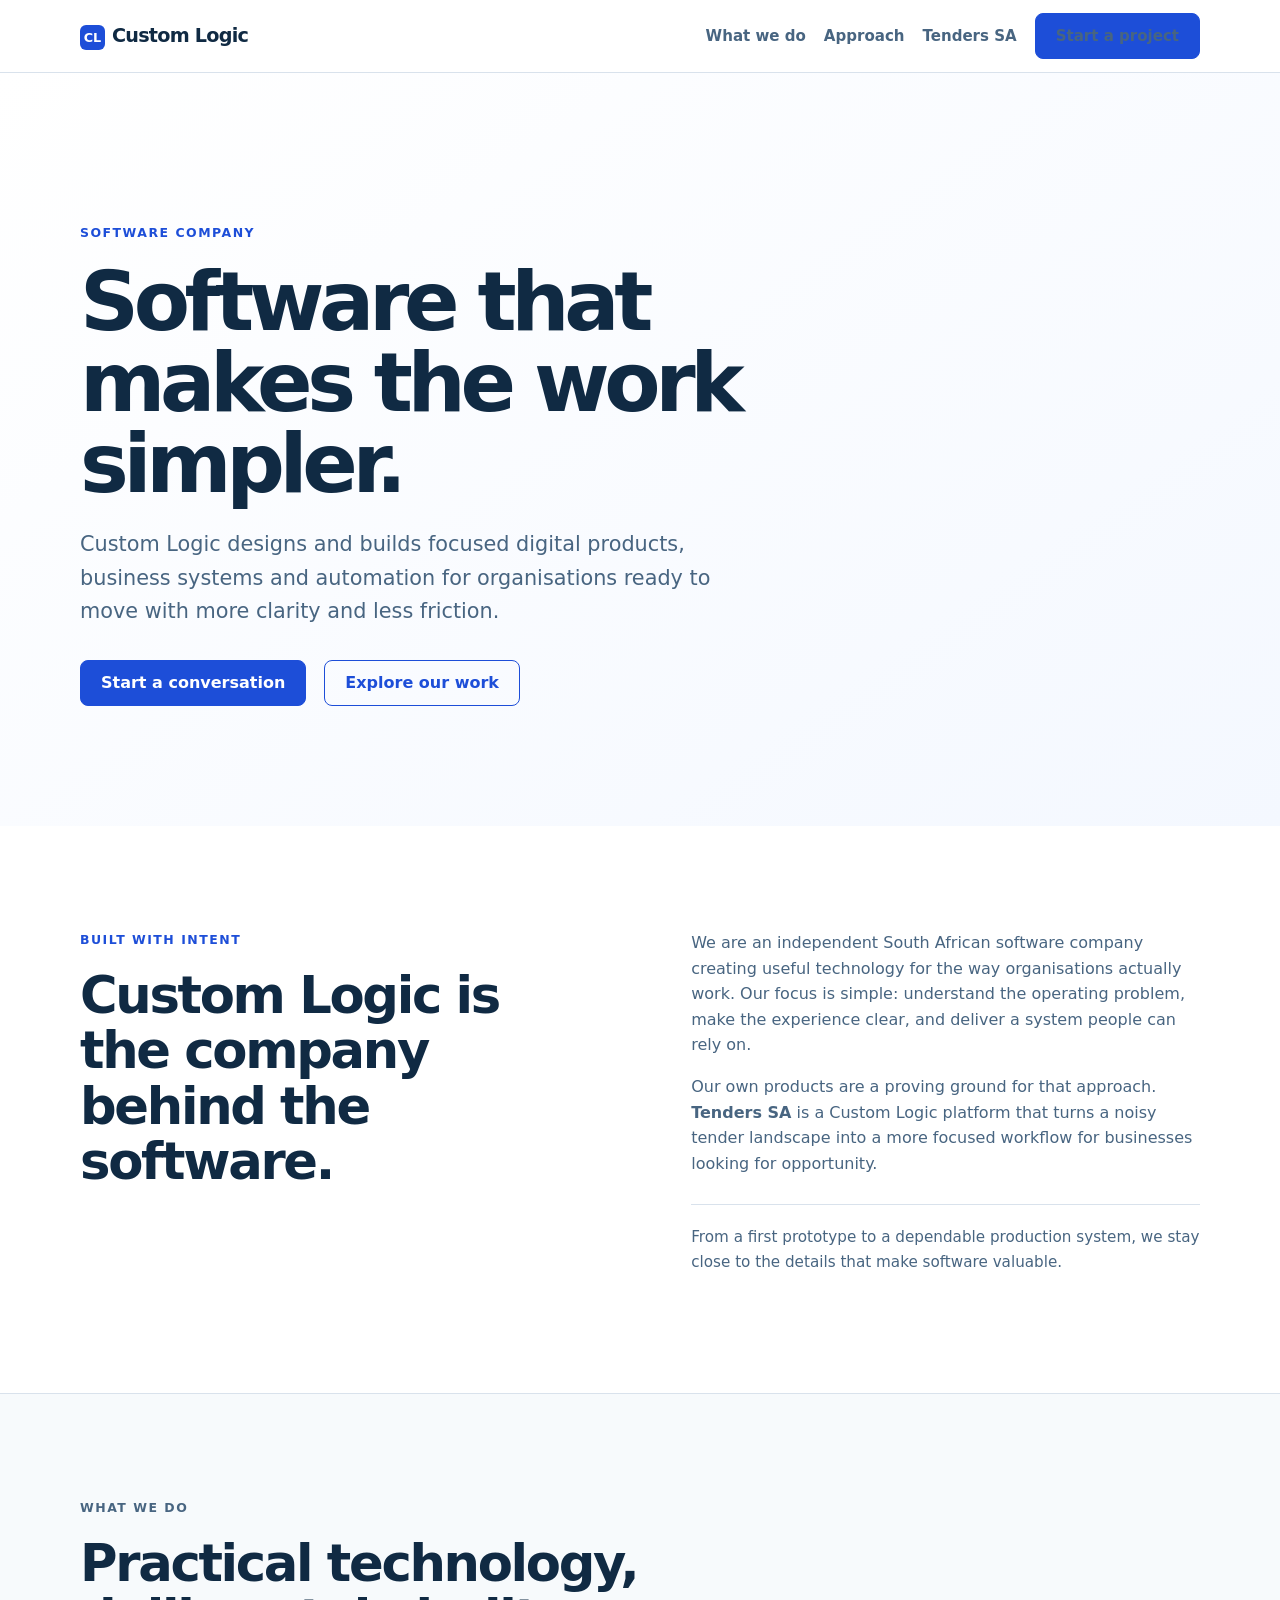
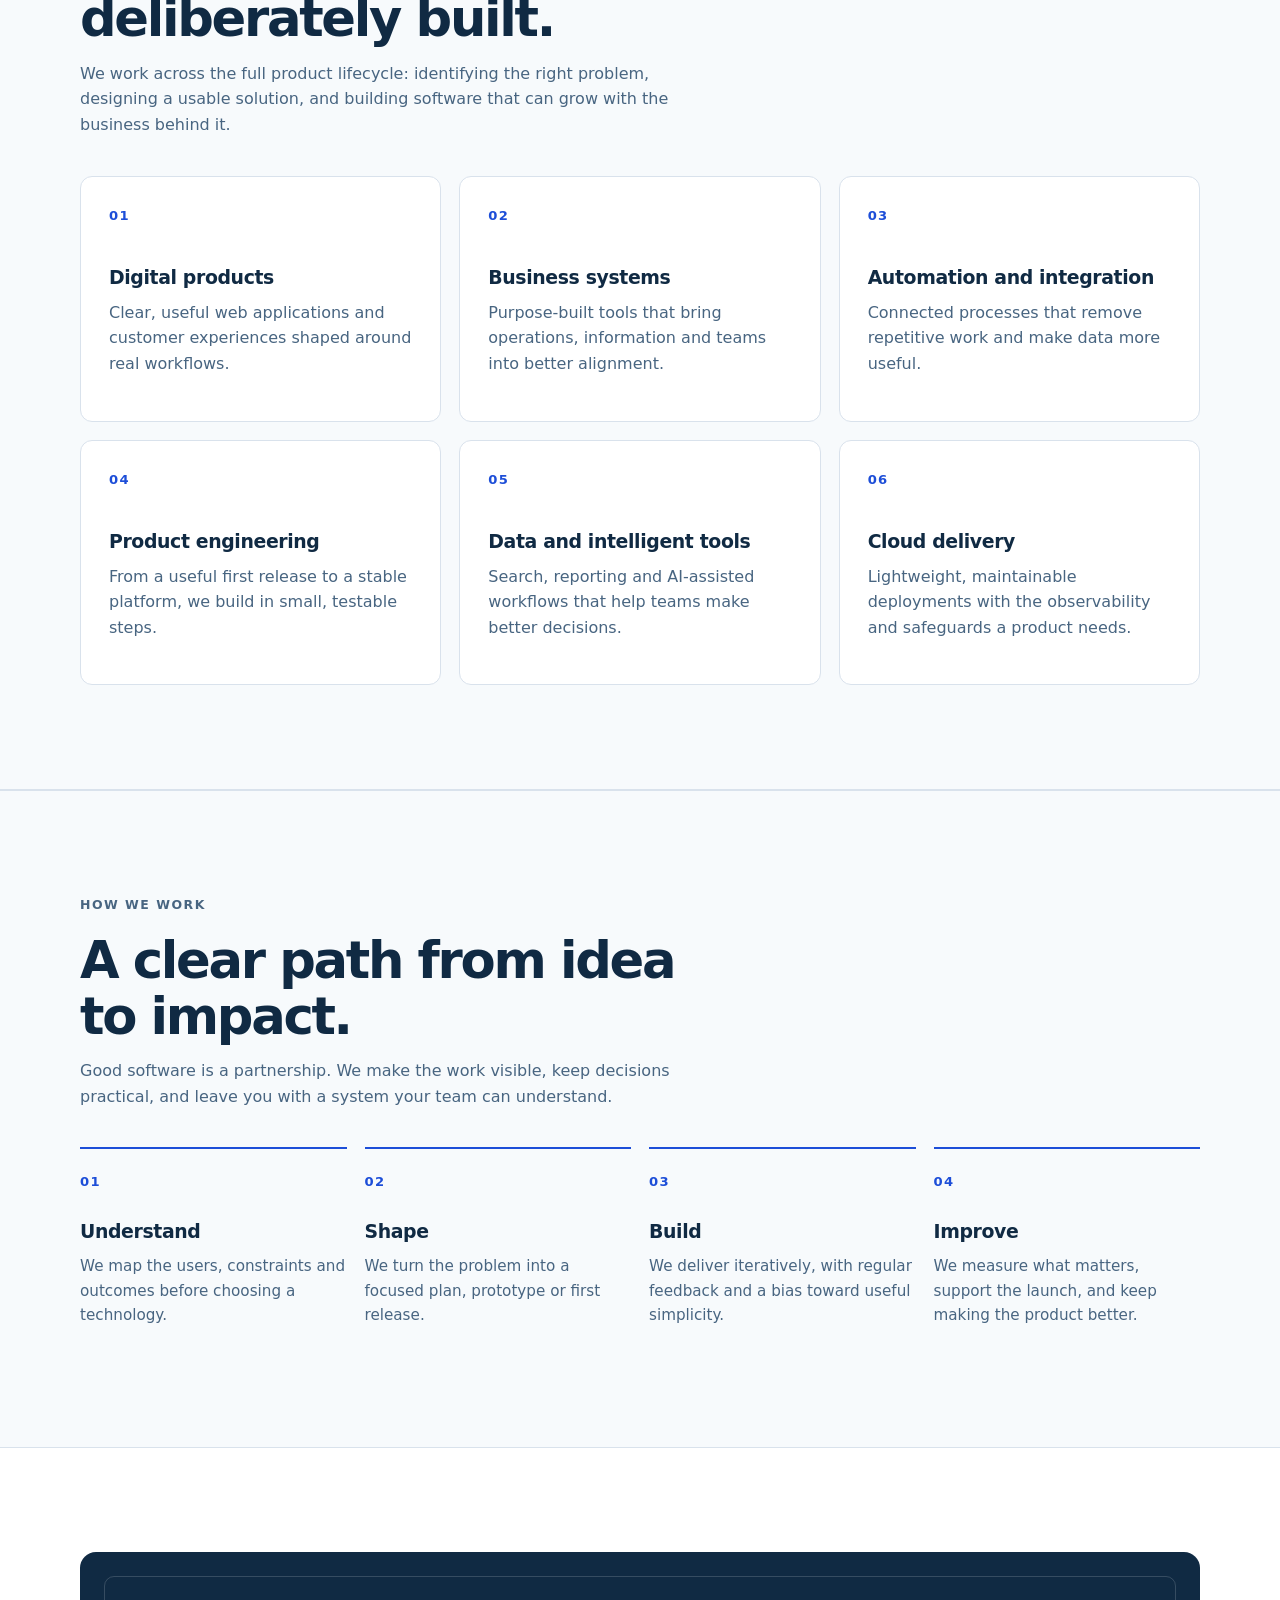
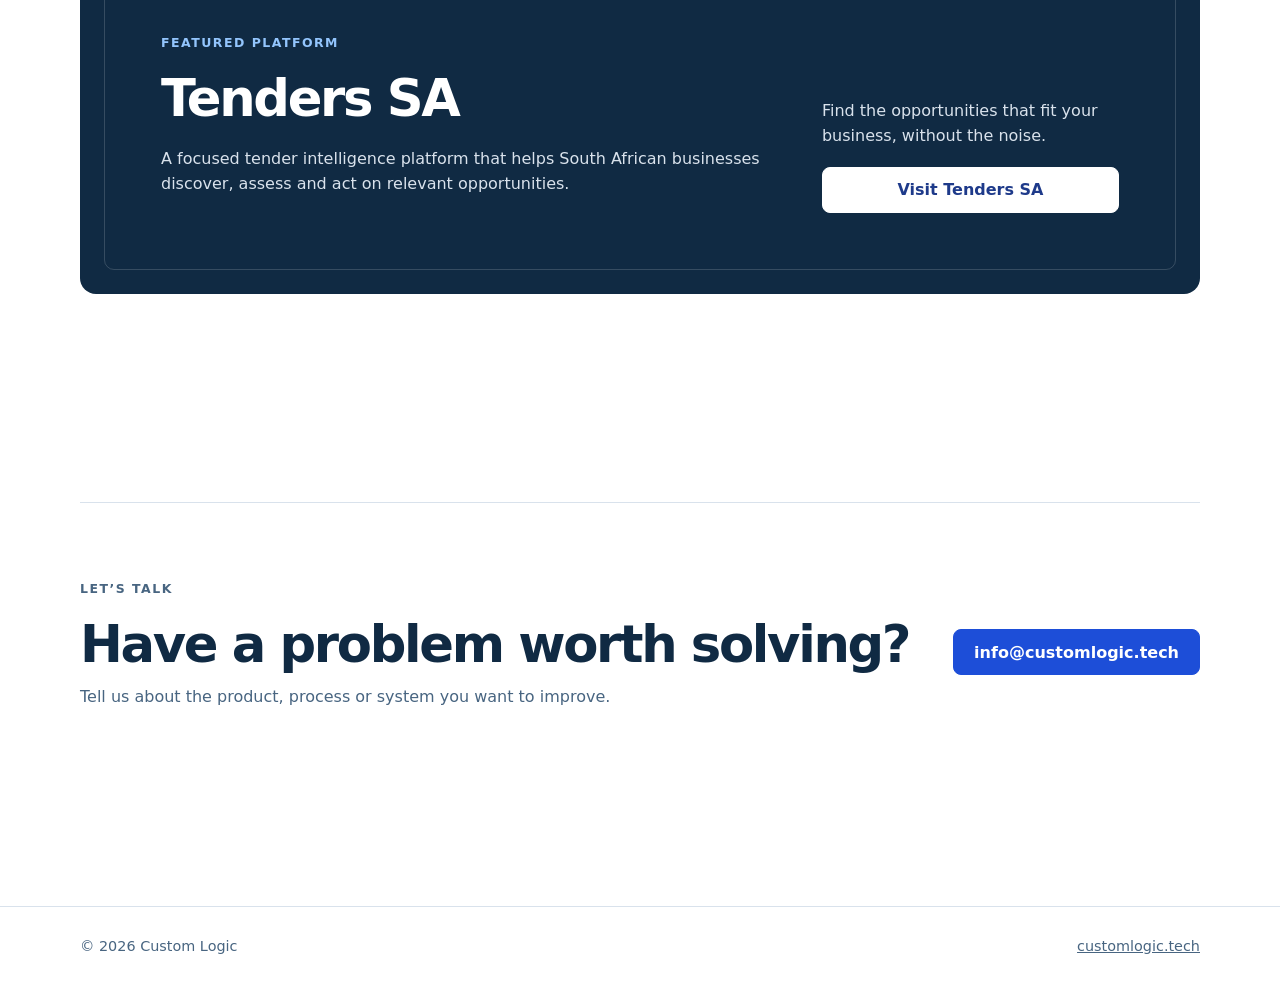
==== commit 9e34ff89: "Expand Custom Logic company content" ====
--- a/index.html
+++ b/index.html
@@ -25,9 +25,11 @@
     .hero{padding:clamp(76px,12vw,150px) 0 clamp(68px,10vw,120px);background:linear-gradient(145deg,#fff,#f4f8ff)}.eyebrow{margin:0 0 18px;color:var(--accent);font-size:.78rem;font-weight:800;letter-spacing:.12em;text-transform:uppercase}h1,h2,h3,p{margin-top:0}h1{max-width:800px;margin-bottom:24px;font-size:clamp(2.7rem,6.4vw,5.6rem);line-height:.99;letter-spacing:-.065em}.lead{max-width:640px;margin-bottom:32px;color:var(--muted);font-size:clamp(1.1rem,2vw,1.3rem)}
     section{padding:clamp(64px,9vw,104px) 0}.section-heading{max-width:650px;margin-bottom:38px}h2{margin-bottom:14px;font-size:clamp(2rem,4vw,3.25rem);line-height:1.08;letter-spacing:-.045em}.section-heading p,.card p,.tenders-copy p,.contact-copy p{color:var(--muted)}
     .capabilities{background:var(--surface);border-top:1px solid var(--line);border-bottom:1px solid var(--line)}.card-grid{display:grid;grid-template-columns:repeat(3,1fr);gap:18px}.card{padding:28px;border:1px solid var(--line);border-radius:12px;background:white}.card-number{display:block;margin-bottom:36px;color:var(--accent);font-size:.82rem;font-weight:800;letter-spacing:.1em}h3{margin-bottom:8px;font-size:1.18rem;letter-spacing:-.02em}
+    .intro-grid{display:grid;grid-template-columns:1fr 1fr;gap:clamp(32px,8vw,110px);align-items:start}.intro-grid h2{max-width:480px}.intro-copy{max-width:560px}.intro-copy p{color:var(--muted)}.intro-note{margin-top:28px;padding-top:20px;border-top:1px solid var(--line);font-size:.95rem}
+    .process{background:var(--surface);border-top:1px solid var(--line);border-bottom:1px solid var(--line)}.process-grid{display:grid;grid-template-columns:repeat(4,1fr);gap:18px}.process-item{padding-top:22px;border-top:2px solid var(--accent)}.process-item .card-number{margin-bottom:24px}.process-item p{color:var(--muted);font-size:.95rem}
     .tenders{padding:24px;border-radius:16px;background:var(--ink);color:white}.tenders-inner{display:grid;grid-template-columns:1.35fr .65fr;gap:44px;align-items:end;padding:clamp(26px,5vw,56px);border:1px solid rgba(255,255,255,.16);border-radius:10px}.tenders .eyebrow{color:#93c5fd}.tenders h2{margin-bottom:20px}.tenders-copy p,.tenders-side{color:#d9e2ec}.tenders-side p{margin-bottom:18px}.tenders .button{width:100%;border-color:white;background:white;color:var(--deep)}.tenders .button:hover{background:#dbeafe}
     .contact{display:grid;grid-template-columns:1fr auto;align-items:center;gap:36px;padding:clamp(38px,7vw,76px) 0;border-top:1px solid var(--line)}.contact h2{margin-bottom:12px}footer{padding:28px 0;border-top:1px solid var(--line);color:var(--muted);font-size:.9rem}.footer-inner{display:flex;justify-content:space-between;gap:18px}
-    @media(max-width:720px){.nav{min-height:64px}.nav-links a:not(.button){display:none}.nav-links{gap:0}.card-grid,.tenders-inner,.contact{grid-template-columns:1fr}.tenders{padding:12px}.footer-inner{flex-direction:column}}
+    @media(max-width:900px){.process-grid{grid-template-columns:repeat(2,1fr)}}@media(max-width:720px){.nav{min-height:64px}.nav-links a:not(.button){display:none}.nav-links{gap:0}.card-grid,.tenders-inner,.contact,.intro-grid{grid-template-columns:1fr}.process-grid{grid-template-columns:1fr}.tenders{padding:12px}.footer-inner{flex-direction:column}}
   </style>
 </head>
 <body>
@@ -35,7 +37,7 @@
     <div class="wrap nav">
       <a class="brand" href="https://customlogic.tech/" aria-label="Custom Logic home"><span class="brand-mark">CL</span>Custom Logic</a>
       <nav class="nav-links" aria-label="Primary navigation">
-        <a href="#work">What we do</a><a href="#tenders-sa">Tenders SA</a><a class="button" href="#contact">Start a project</a>
+        <a href="#work">What we do</a><a href="#approach">Approach</a><a href="#tenders-sa">Tenders SA</a><a class="button" href="#contact">Start a project</a>
       </nav>
     </div>
   </header>
@@ -48,6 +50,16 @@
         <div class="actions"><a class="button" href="#contact">Start a conversation</a><a class="button secondary" href="#work">Explore our work</a></div>
       </div>
     </section>
+    <section id="about">
+      <div class="wrap intro-grid">
+        <div><p class="eyebrow">Built with intent</p><h2>Custom Logic is the company behind the software.</h2></div>
+        <div class="intro-copy">
+          <p>We are an independent South African software company creating useful technology for the way organisations actually work. Our focus is simple: understand the operating problem, make the experience clear, and deliver a system people can rely on.</p>
+          <p>Our own products are a proving ground for that approach. <strong>Tenders SA</strong> is a Custom Logic platform that turns a noisy tender landscape into a more focused workflow for businesses looking for opportunity.</p>
+          <p class="intro-note">From a first prototype to a dependable production system, we stay close to the details that make software valuable.</p>
+        </div>
+      </div>
+    </section>
     <section id="work" class="capabilities">
       <div class="wrap">
         <div class="section-heading">
@@ -58,6 +70,20 @@
           <article class="card"><span class="card-number">01</span><h3>Digital products</h3><p>Clear, useful web applications and customer experiences shaped around real workflows.</p></article>
           <article class="card"><span class="card-number">02</span><h3>Business systems</h3><p>Purpose-built tools that bring operations, information and teams into better alignment.</p></article>
           <article class="card"><span class="card-number">03</span><h3>Automation and integration</h3><p>Connected processes that remove repetitive work and make data more useful.</p></article>
+          <article class="card"><span class="card-number">04</span><h3>Product engineering</h3><p>From a useful first release to a stable platform, we build in small, testable steps.</p></article>
+          <article class="card"><span class="card-number">05</span><h3>Data and intelligent tools</h3><p>Search, reporting and AI-assisted workflows that help teams make better decisions.</p></article>
+          <article class="card"><span class="card-number">06</span><h3>Cloud delivery</h3><p>Lightweight, maintainable deployments with the observability and safeguards a product needs.</p></article>
+        </div>
+      </div>
+    </section>
+    <section id="approach" class="process">
+      <div class="wrap">
+        <div class="section-heading"><p class="eyebrow">How we work</p><h2>A clear path from idea to impact.</h2><p>Good software is a partnership. We make the work visible, keep decisions practical, and leave you with a system your team can understand.</p></div>
+        <div class="process-grid">
+          <article class="process-item"><span class="card-number">01</span><h3>Understand</h3><p>We map the users, constraints and outcomes before choosing a technology.</p></article>
+          <article class="process-item"><span class="card-number">02</span><h3>Shape</h3><p>We turn the problem into a focused plan, prototype or first release.</p></article>
+          <article class="process-item"><span class="card-number">03</span><h3>Build</h3><p>We deliver iteratively, with regular feedback and a bias toward useful simplicity.</p></article>
+          <article class="process-item"><span class="card-number">04</span><h3>Improve</h3><p>We measure what matters, support the launch, and keep making the product better.</p></article>
         </div>
       </div>
     </section>
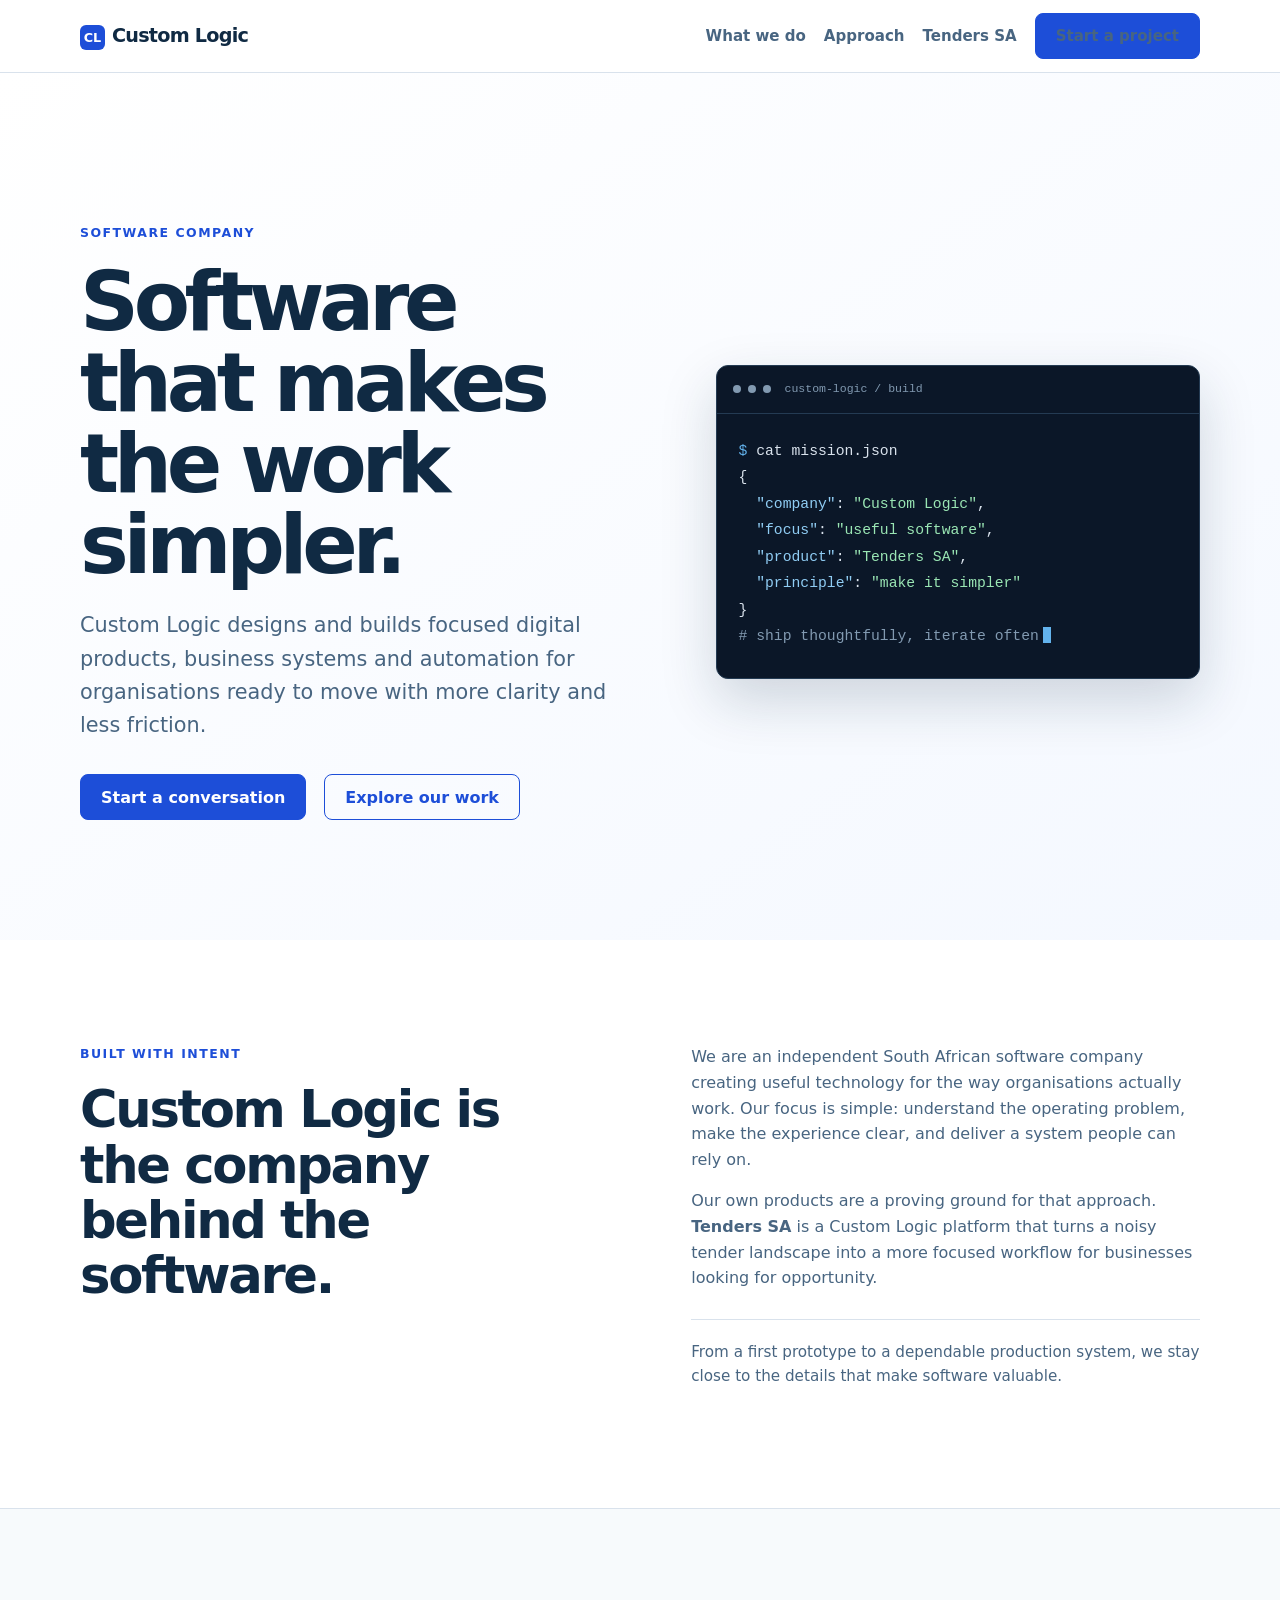
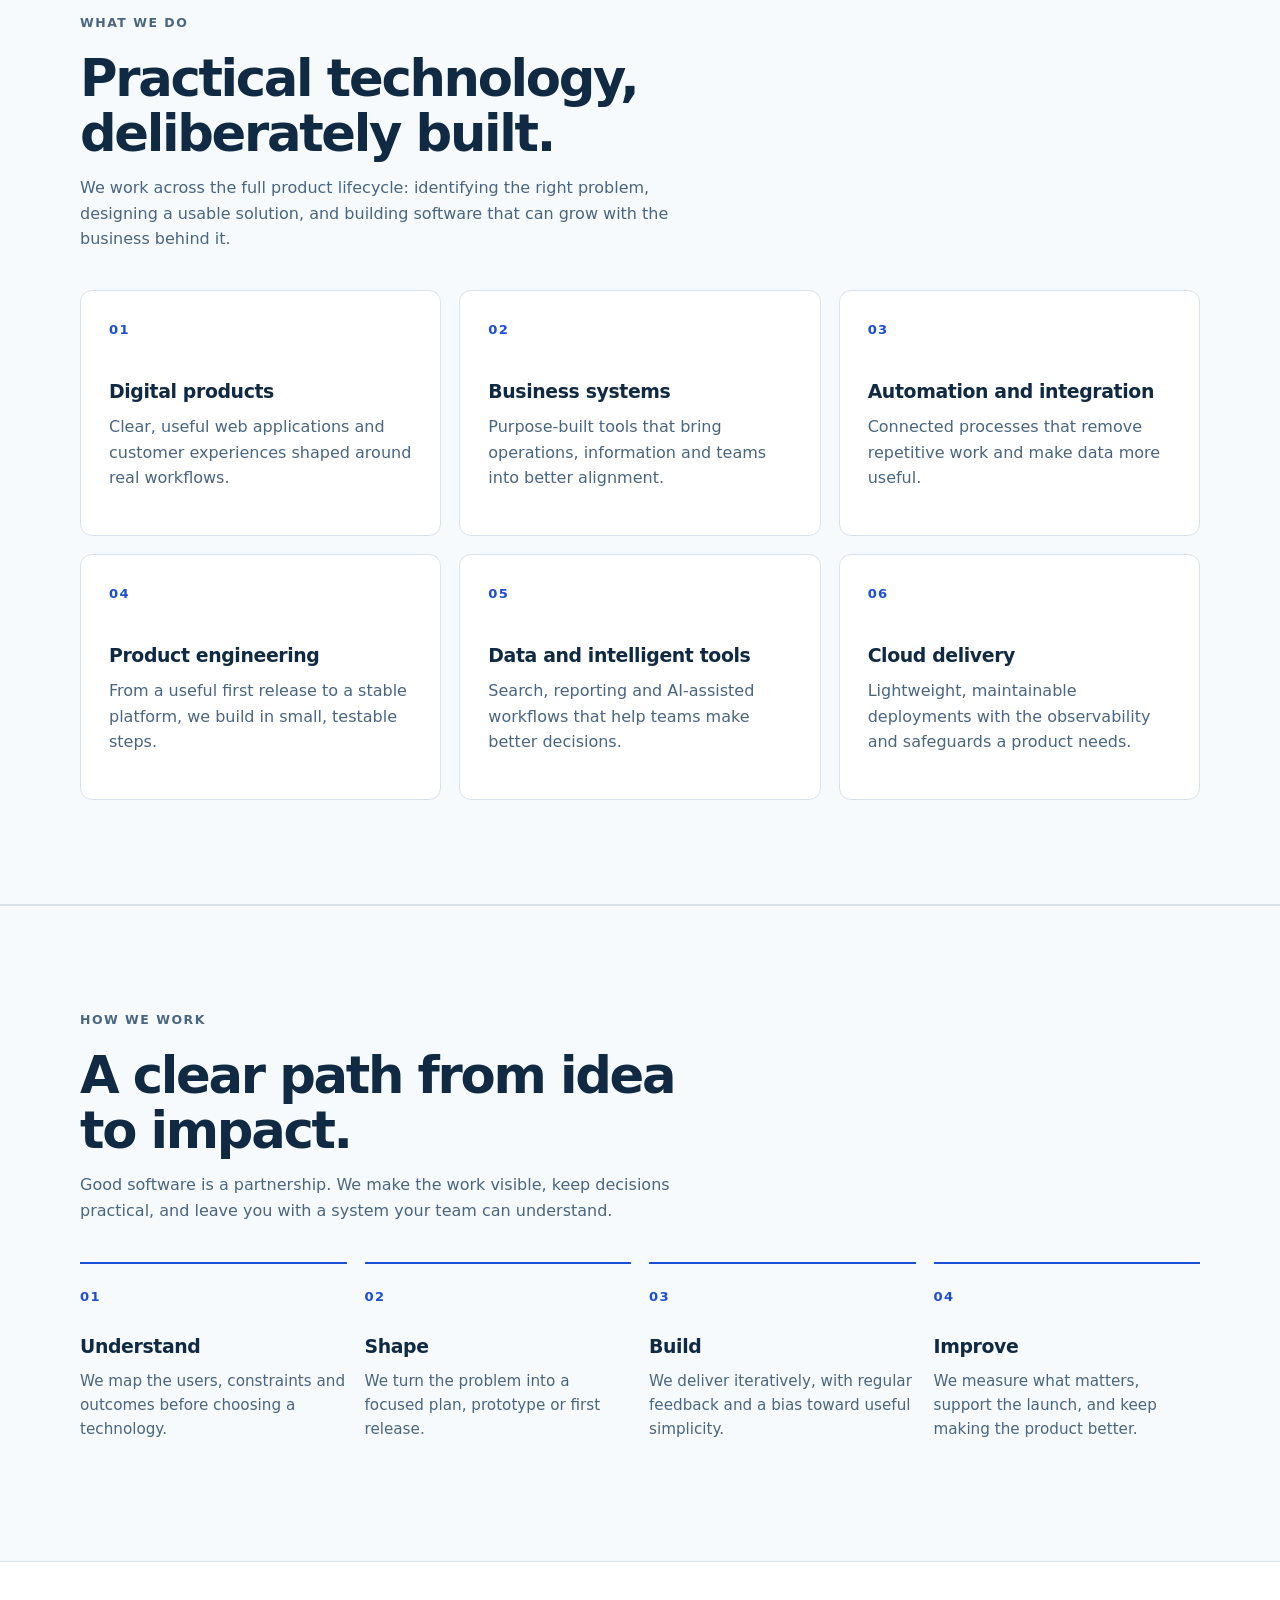
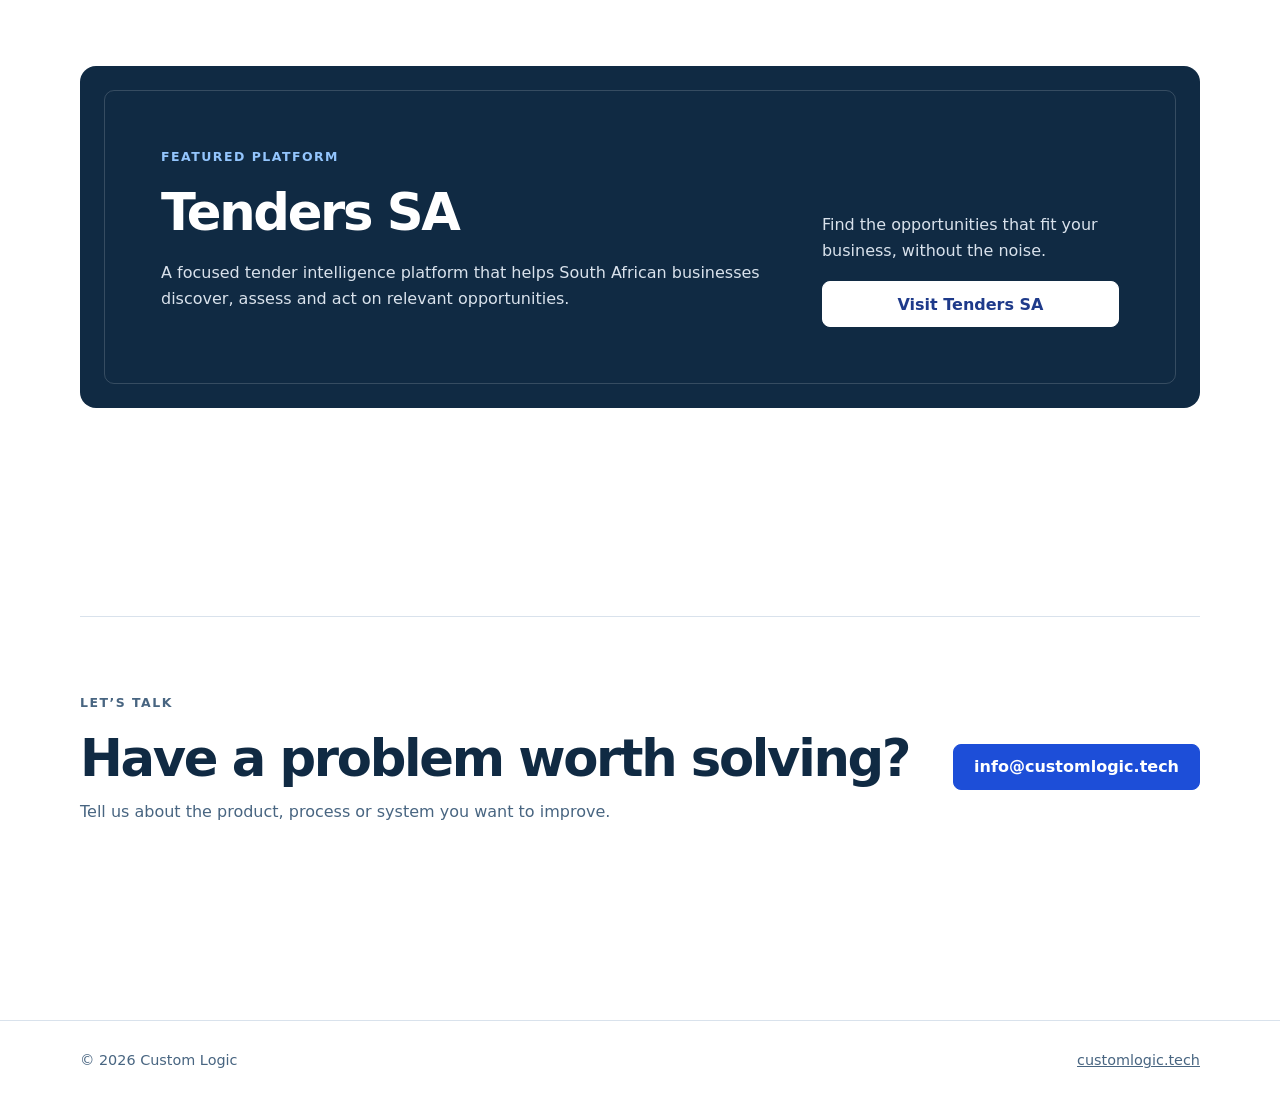
==== commit b5fa610f: "Add technical hero section" ====
--- a/index.html
+++ b/index.html
@@ -22,14 +22,15 @@
     .nav{min-height:72px;display:flex;align-items:center;justify-content:space-between;gap:24px}.brand{font-size:1.2rem;font-weight:800;letter-spacing:-.04em;text-decoration:none}.brand-mark{display:inline-grid;place-items:center;width:25px;height:25px;margin-right:7px;border-radius:6px;background:var(--accent);color:white;font-size:.8rem;letter-spacing:0}
     .nav-links,.actions{display:flex;align-items:center;flex-wrap:wrap;gap:18px}.nav-links a{color:var(--muted);font-size:.94rem;font-weight:600;text-decoration:none}.nav-links a:hover{color:var(--accent)}
     .button{display:inline-flex;align-items:center;justify-content:center;min-height:46px;padding:0 20px;border:1px solid var(--accent);border-radius:8px;background:var(--accent);color:white;font-weight:700;text-decoration:none;transition:.2s}.button:hover{background:var(--deep);transform:translateY(-1px)}.button.secondary{background:transparent;color:var(--accent)}.button.secondary:hover{color:white}
-    .hero{padding:clamp(76px,12vw,150px) 0 clamp(68px,10vw,120px);background:linear-gradient(145deg,#fff,#f4f8ff)}.eyebrow{margin:0 0 18px;color:var(--accent);font-size:.78rem;font-weight:800;letter-spacing:.12em;text-transform:uppercase}h1,h2,h3,p{margin-top:0}h1{max-width:800px;margin-bottom:24px;font-size:clamp(2.7rem,6.4vw,5.6rem);line-height:.99;letter-spacing:-.065em}.lead{max-width:640px;margin-bottom:32px;color:var(--muted);font-size:clamp(1.1rem,2vw,1.3rem)}
+    .hero{padding:clamp(76px,12vw,150px) 0 clamp(68px,10vw,120px);background:linear-gradient(145deg,#fff,#f4f8ff)}.hero-grid{display:grid;grid-template-columns:minmax(0,1.05fr) minmax(320px,.95fr);gap:clamp(38px,8vw,100px);align-items:center}.eyebrow{margin:0 0 18px;color:var(--accent);font-size:.78rem;font-weight:800;letter-spacing:.12em;text-transform:uppercase}h1,h2,h3,p{margin-top:0}h1{max-width:800px;margin-bottom:24px;font-size:clamp(2.7rem,6.4vw,5.6rem);line-height:.99;letter-spacing:-.065em}.lead{max-width:640px;margin-bottom:32px;color:var(--muted);font-size:clamp(1.1rem,2vw,1.3rem)}
+    .terminal{overflow:hidden;border:1px solid #243b53;border-radius:12px;background:#0b1728;color:#d9e2ec;box-shadow:0 22px 55px rgba(16,42,67,.18);font:clamp(.78rem,1.4vw,.92rem)/1.8 "SFMono-Regular",Consolas,"Liberation Mono",monospace}.terminal-bar{display:flex;align-items:center;gap:7px;padding:13px 16px;border-bottom:1px solid #243b53;color:#829ab1;font-size:.72rem}.terminal-dot{width:8px;height:8px;border-radius:50%;background:#829ab1}.terminal-title{margin-left:7px}.terminal-body{padding:24px 22px 28px}.terminal-line{display:block;white-space:pre-wrap}.terminal-prompt{color:#63b3ed}.terminal-key{color:#90cdf4}.terminal-value{color:#9ae6b4}.terminal-comment{color:#829ab1}.terminal-cursor{display:inline-block;width:8px;height:1.1em;margin-left:4px;vertical-align:-.2em;background:#63b3ed;animation:blink 1.1s steps(2,start) infinite}@keyframes blink{50%{opacity:0}}
     section{padding:clamp(64px,9vw,104px) 0}.section-heading{max-width:650px;margin-bottom:38px}h2{margin-bottom:14px;font-size:clamp(2rem,4vw,3.25rem);line-height:1.08;letter-spacing:-.045em}.section-heading p,.card p,.tenders-copy p,.contact-copy p{color:var(--muted)}
     .capabilities{background:var(--surface);border-top:1px solid var(--line);border-bottom:1px solid var(--line)}.card-grid{display:grid;grid-template-columns:repeat(3,1fr);gap:18px}.card{padding:28px;border:1px solid var(--line);border-radius:12px;background:white}.card-number{display:block;margin-bottom:36px;color:var(--accent);font-size:.82rem;font-weight:800;letter-spacing:.1em}h3{margin-bottom:8px;font-size:1.18rem;letter-spacing:-.02em}
     .intro-grid{display:grid;grid-template-columns:1fr 1fr;gap:clamp(32px,8vw,110px);align-items:start}.intro-grid h2{max-width:480px}.intro-copy{max-width:560px}.intro-copy p{color:var(--muted)}.intro-note{margin-top:28px;padding-top:20px;border-top:1px solid var(--line);font-size:.95rem}
     .process{background:var(--surface);border-top:1px solid var(--line);border-bottom:1px solid var(--line)}.process-grid{display:grid;grid-template-columns:repeat(4,1fr);gap:18px}.process-item{padding-top:22px;border-top:2px solid var(--accent)}.process-item .card-number{margin-bottom:24px}.process-item p{color:var(--muted);font-size:.95rem}
     .tenders{padding:24px;border-radius:16px;background:var(--ink);color:white}.tenders-inner{display:grid;grid-template-columns:1.35fr .65fr;gap:44px;align-items:end;padding:clamp(26px,5vw,56px);border:1px solid rgba(255,255,255,.16);border-radius:10px}.tenders .eyebrow{color:#93c5fd}.tenders h2{margin-bottom:20px}.tenders-copy p,.tenders-side{color:#d9e2ec}.tenders-side p{margin-bottom:18px}.tenders .button{width:100%;border-color:white;background:white;color:var(--deep)}.tenders .button:hover{background:#dbeafe}
     .contact{display:grid;grid-template-columns:1fr auto;align-items:center;gap:36px;padding:clamp(38px,7vw,76px) 0;border-top:1px solid var(--line)}.contact h2{margin-bottom:12px}footer{padding:28px 0;border-top:1px solid var(--line);color:var(--muted);font-size:.9rem}.footer-inner{display:flex;justify-content:space-between;gap:18px}
-    @media(max-width:900px){.process-grid{grid-template-columns:repeat(2,1fr)}}@media(max-width:720px){.nav{min-height:64px}.nav-links a:not(.button){display:none}.nav-links{gap:0}.card-grid,.tenders-inner,.contact,.intro-grid{grid-template-columns:1fr}.process-grid{grid-template-columns:1fr}.tenders{padding:12px}.footer-inner{flex-direction:column}}
+    @media(max-width:900px){.process-grid{grid-template-columns:repeat(2,1fr)}}@media(max-width:720px){.nav{min-height:64px}.nav-links a:not(.button){display:none}.nav-links{gap:0}.hero-grid,.card-grid,.tenders-inner,.contact,.intro-grid{grid-template-columns:1fr}.process-grid{grid-template-columns:1fr}.terminal{max-width:620px}.tenders{padding:12px}.footer-inner{flex-direction:column}}
   </style>
 </head>
 <body>
@@ -43,11 +44,26 @@
   </header>
   <main>
     <section class="hero">
-      <div class="wrap">
-        <p class="eyebrow">Software company</p>
-        <h1>Software that makes the work simpler.</h1>
-        <p class="lead">Custom Logic designs and builds focused digital products, business systems and automation for organisations ready to move with more clarity and less friction.</p>
-        <div class="actions"><a class="button" href="#contact">Start a conversation</a><a class="button secondary" href="#work">Explore our work</a></div>
+      <div class="wrap hero-grid">
+        <div>
+          <p class="eyebrow">Software company</p>
+          <h1>Software that makes the work simpler.</h1>
+          <p class="lead">Custom Logic designs and builds focused digital products, business systems and automation for organisations ready to move with more clarity and less friction.</p>
+          <div class="actions"><a class="button" href="#contact">Start a conversation</a><a class="button secondary" href="#work">Explore our work</a></div>
+        </div>
+        <div class="terminal" aria-label="Custom Logic product stack preview">
+          <div class="terminal-bar"><span class="terminal-dot"></span><span class="terminal-dot"></span><span class="terminal-dot"></span><span class="terminal-title">custom-logic / build</span></div>
+          <div class="terminal-body">
+            <span class="terminal-line"><span class="terminal-prompt">$</span> cat mission.json</span>
+            <span class="terminal-line">{</span>
+            <span class="terminal-line">  <span class="terminal-key">"company"</span>: <span class="terminal-value">"Custom Logic"</span>,</span>
+            <span class="terminal-line">  <span class="terminal-key">"focus"</span>: <span class="terminal-value">"useful software"</span>,</span>
+            <span class="terminal-line">  <span class="terminal-key">"product"</span>: <span class="terminal-value">"Tenders SA"</span>,</span>
+            <span class="terminal-line">  <span class="terminal-key">"principle"</span>: <span class="terminal-value">"make it simpler"</span></span>
+            <span class="terminal-line">}</span>
+            <span class="terminal-line terminal-comment"># ship thoughtfully, iterate often<span class="terminal-cursor"></span></span>
+          </div>
+        </div>
       </div>
     </section>
     <section id="about">
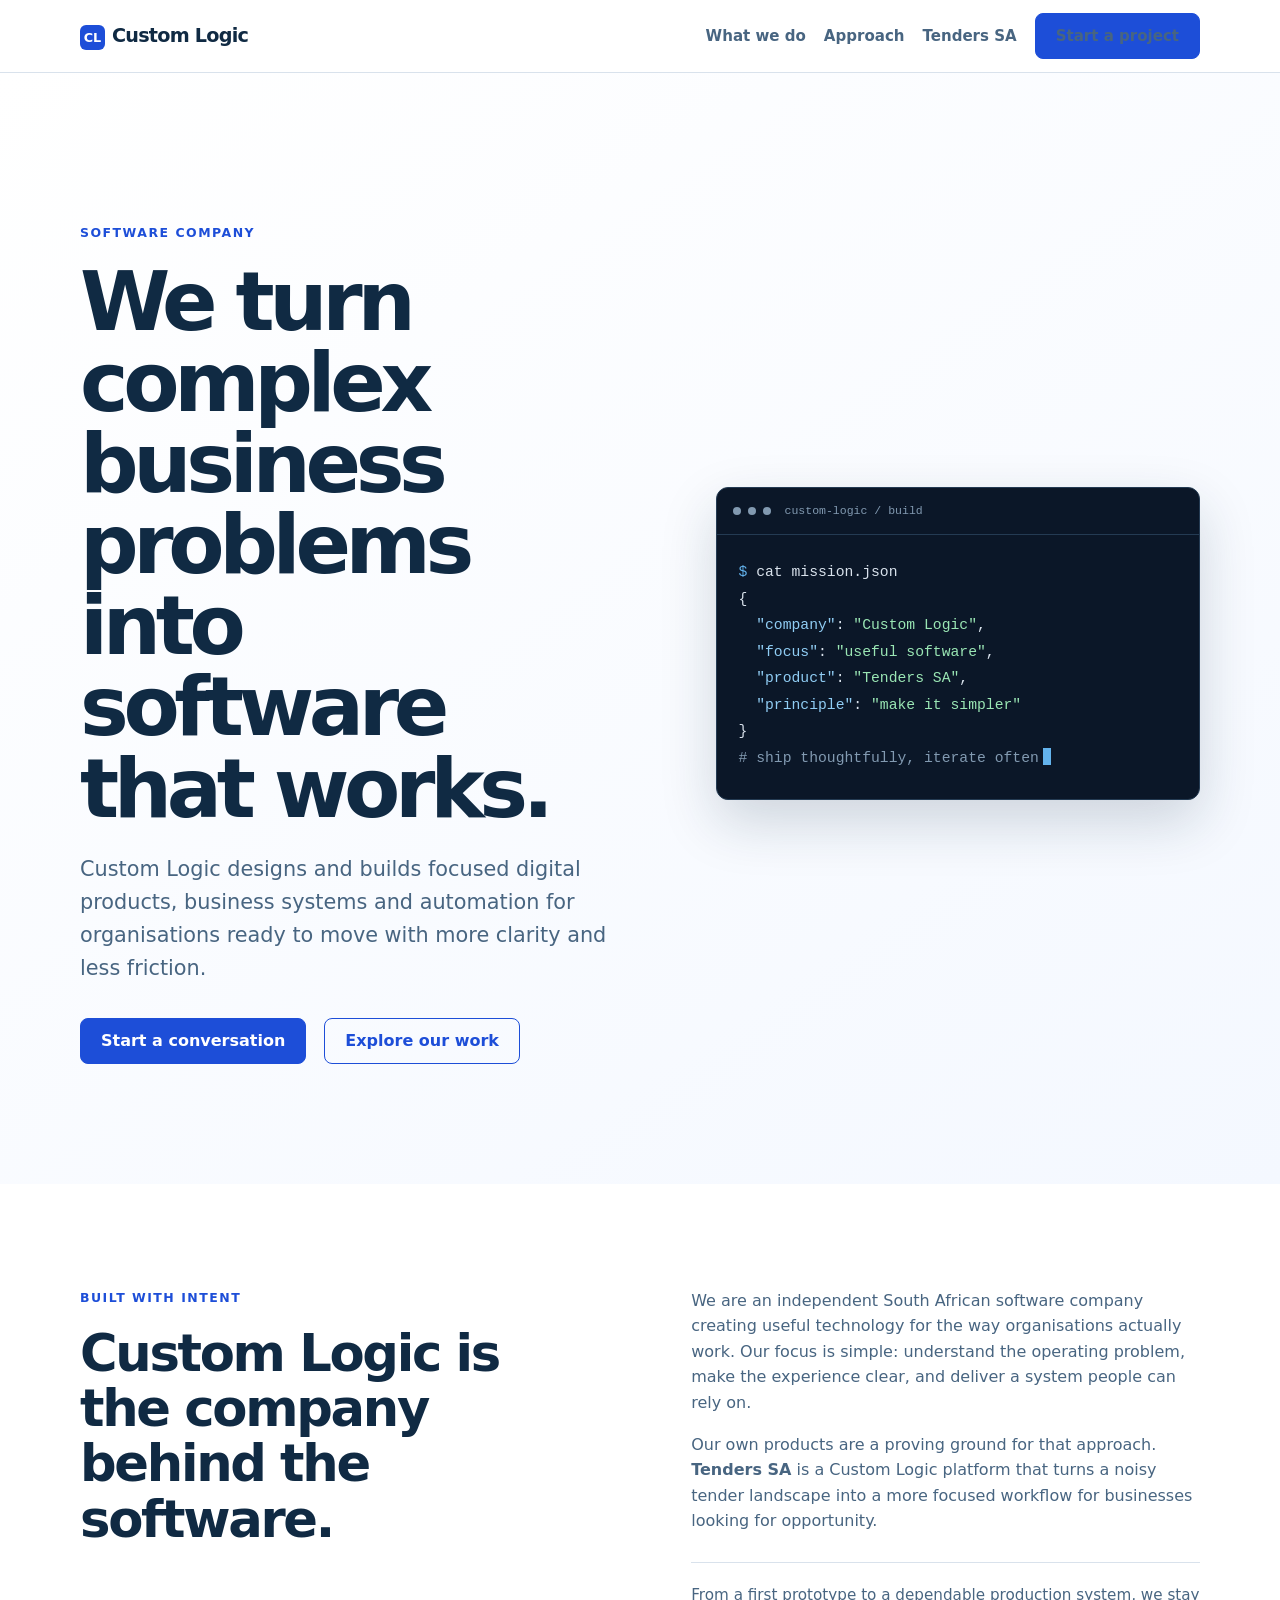
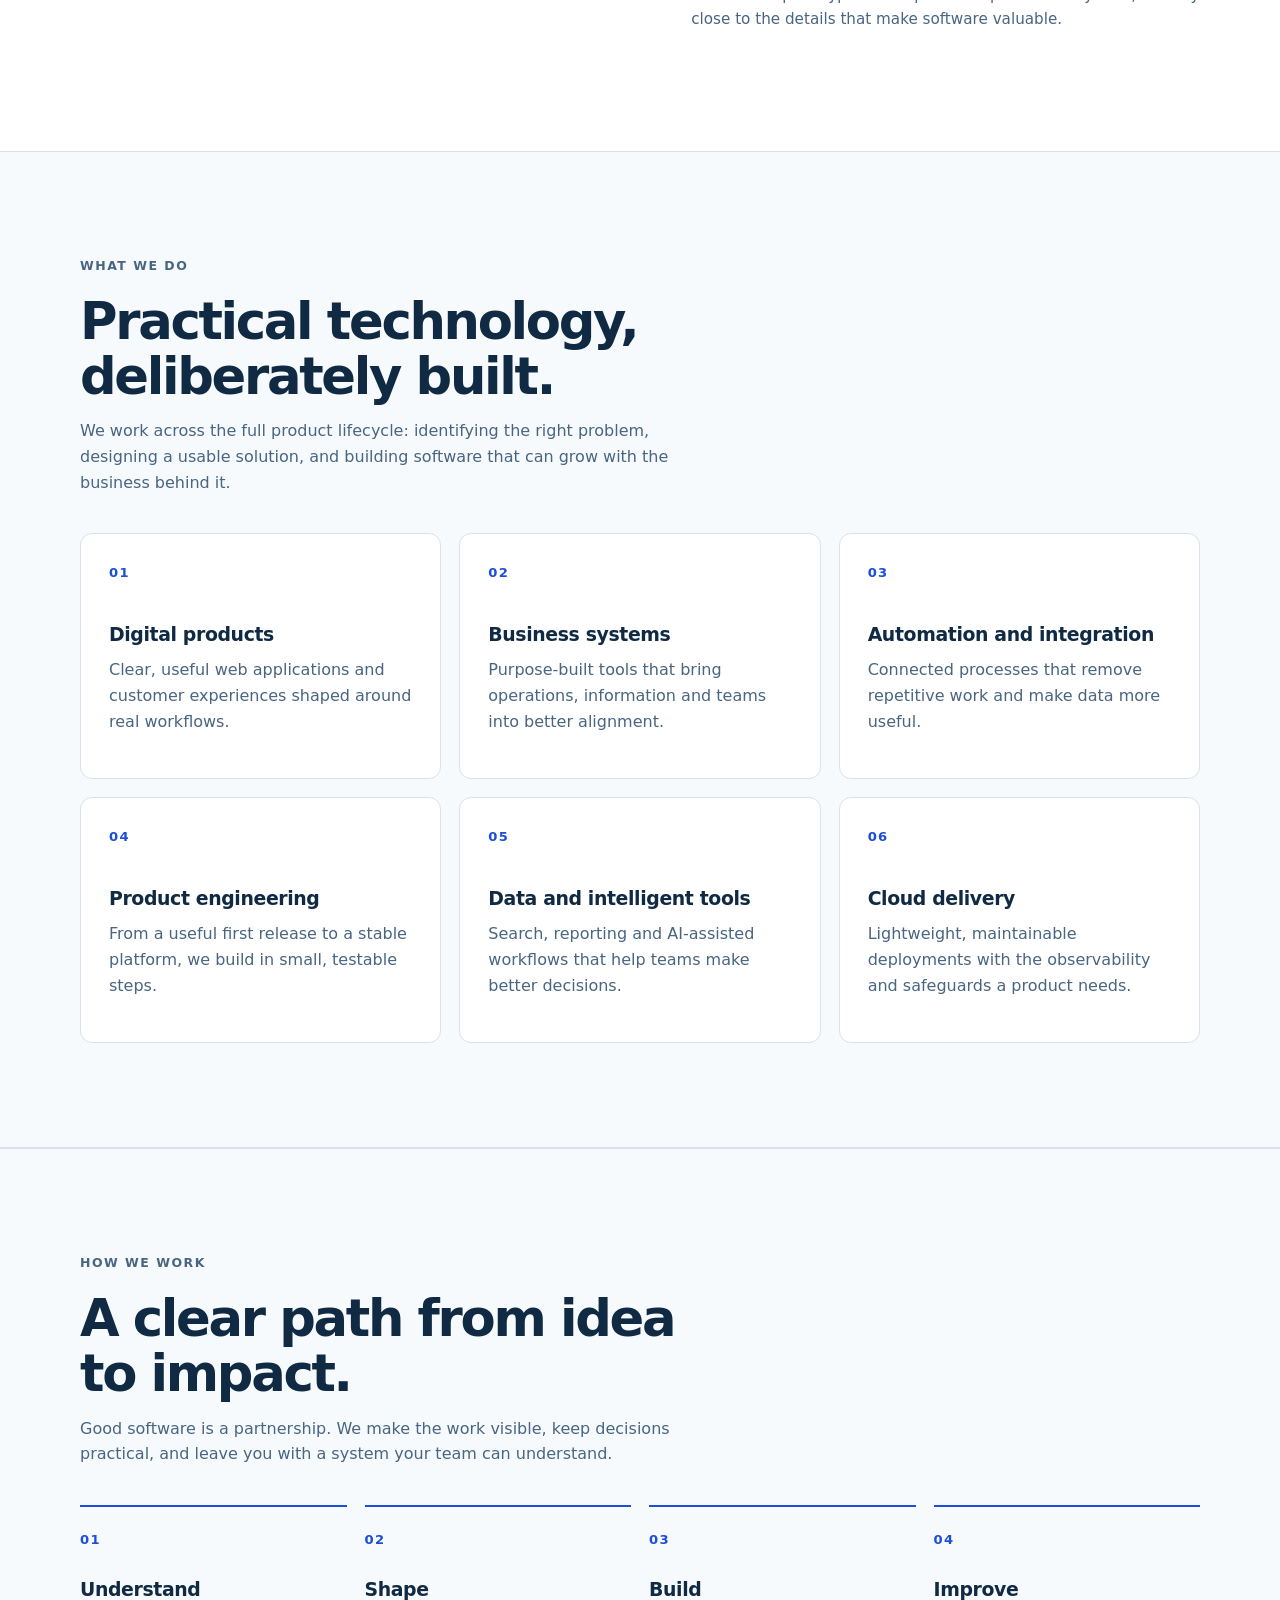
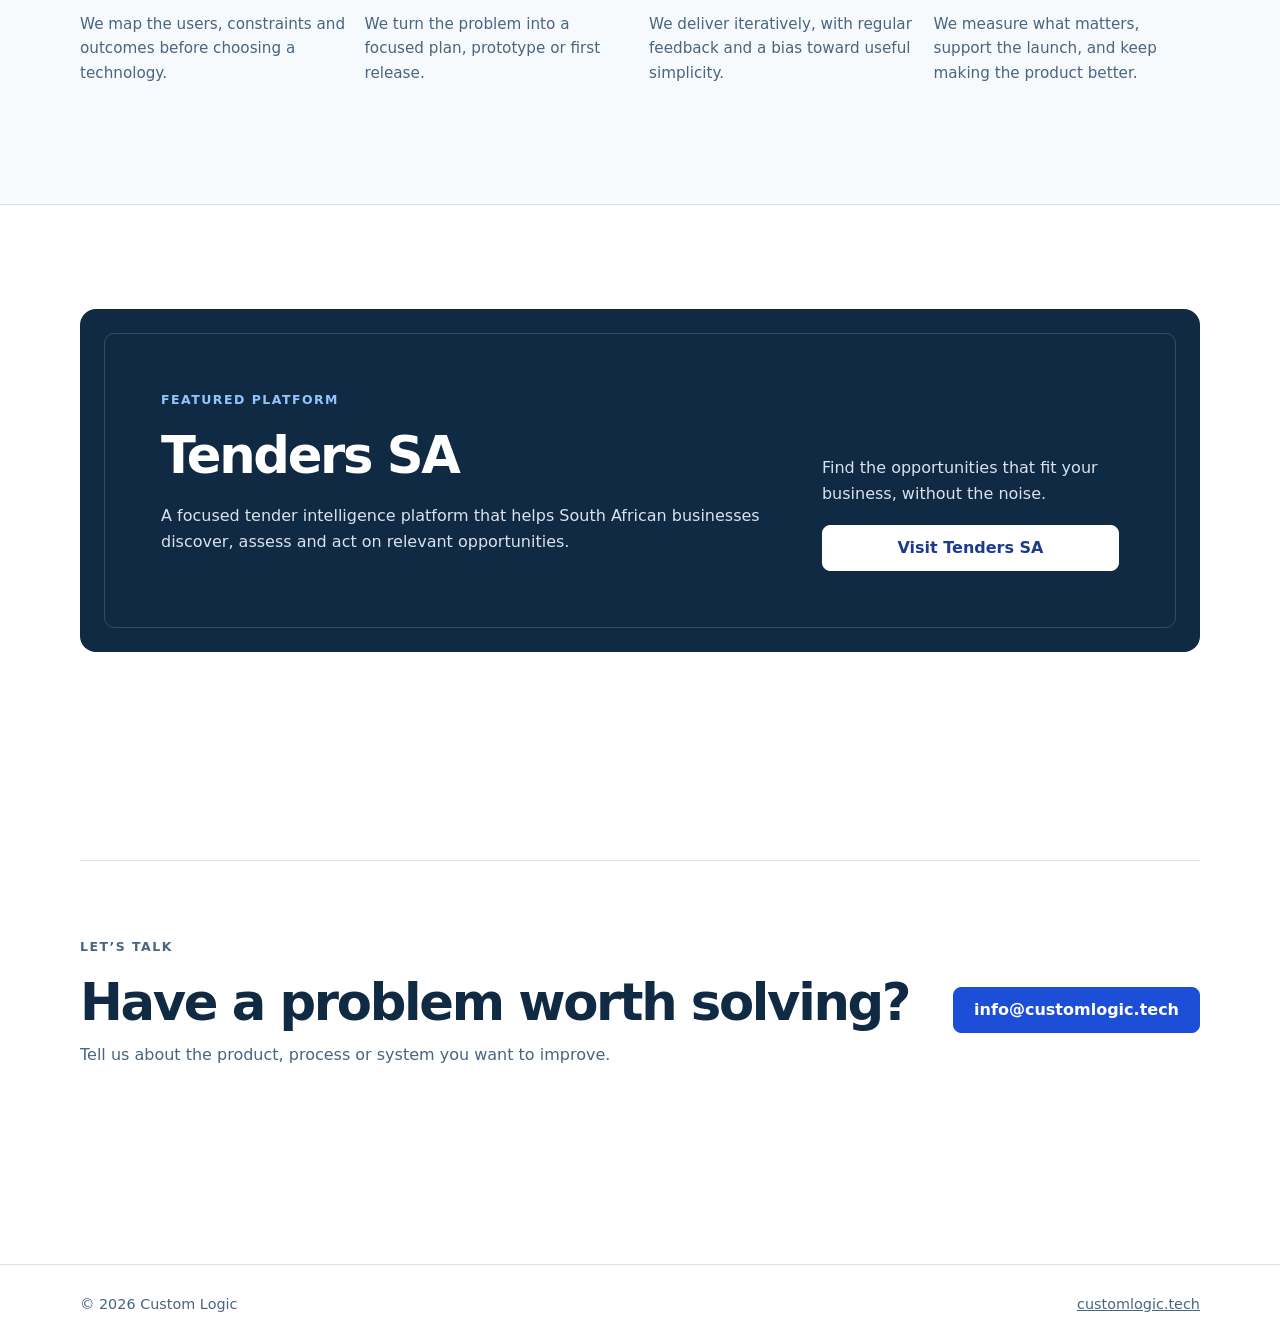
==== commit f28f6c6a: "Refine hero headline" ====
--- a/index.html
+++ b/index.html
@@ -47,7 +47,7 @@
       <div class="wrap hero-grid">
         <div>
           <p class="eyebrow">Software company</p>
-          <h1>Software that makes the work simpler.</h1>
+          <h1>We turn complex business problems into software that works.</h1>
           <p class="lead">Custom Logic designs and builds focused digital products, business systems and automation for organisations ready to move with more clarity and less friction.</p>
           <div class="actions"><a class="button" href="#contact">Start a conversation</a><a class="button secondary" href="#work">Explore our work</a></div>
         </div>
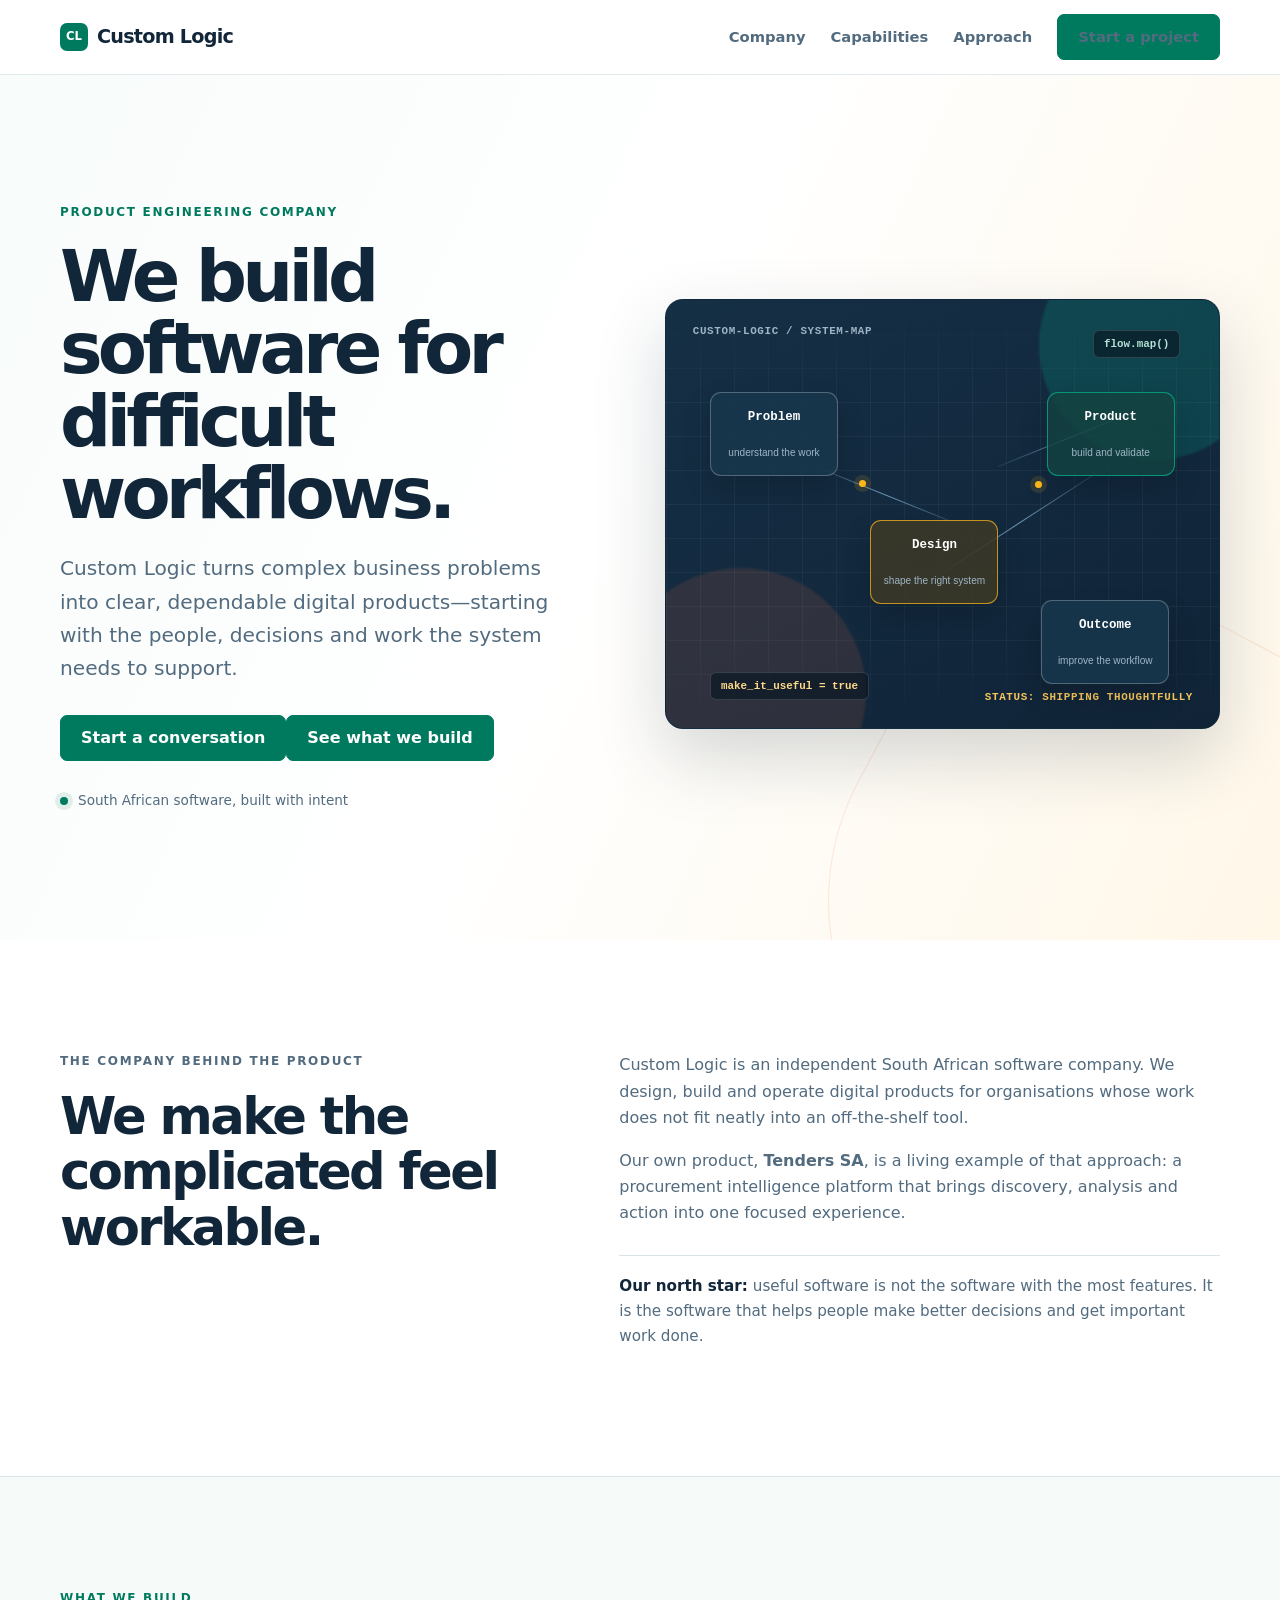
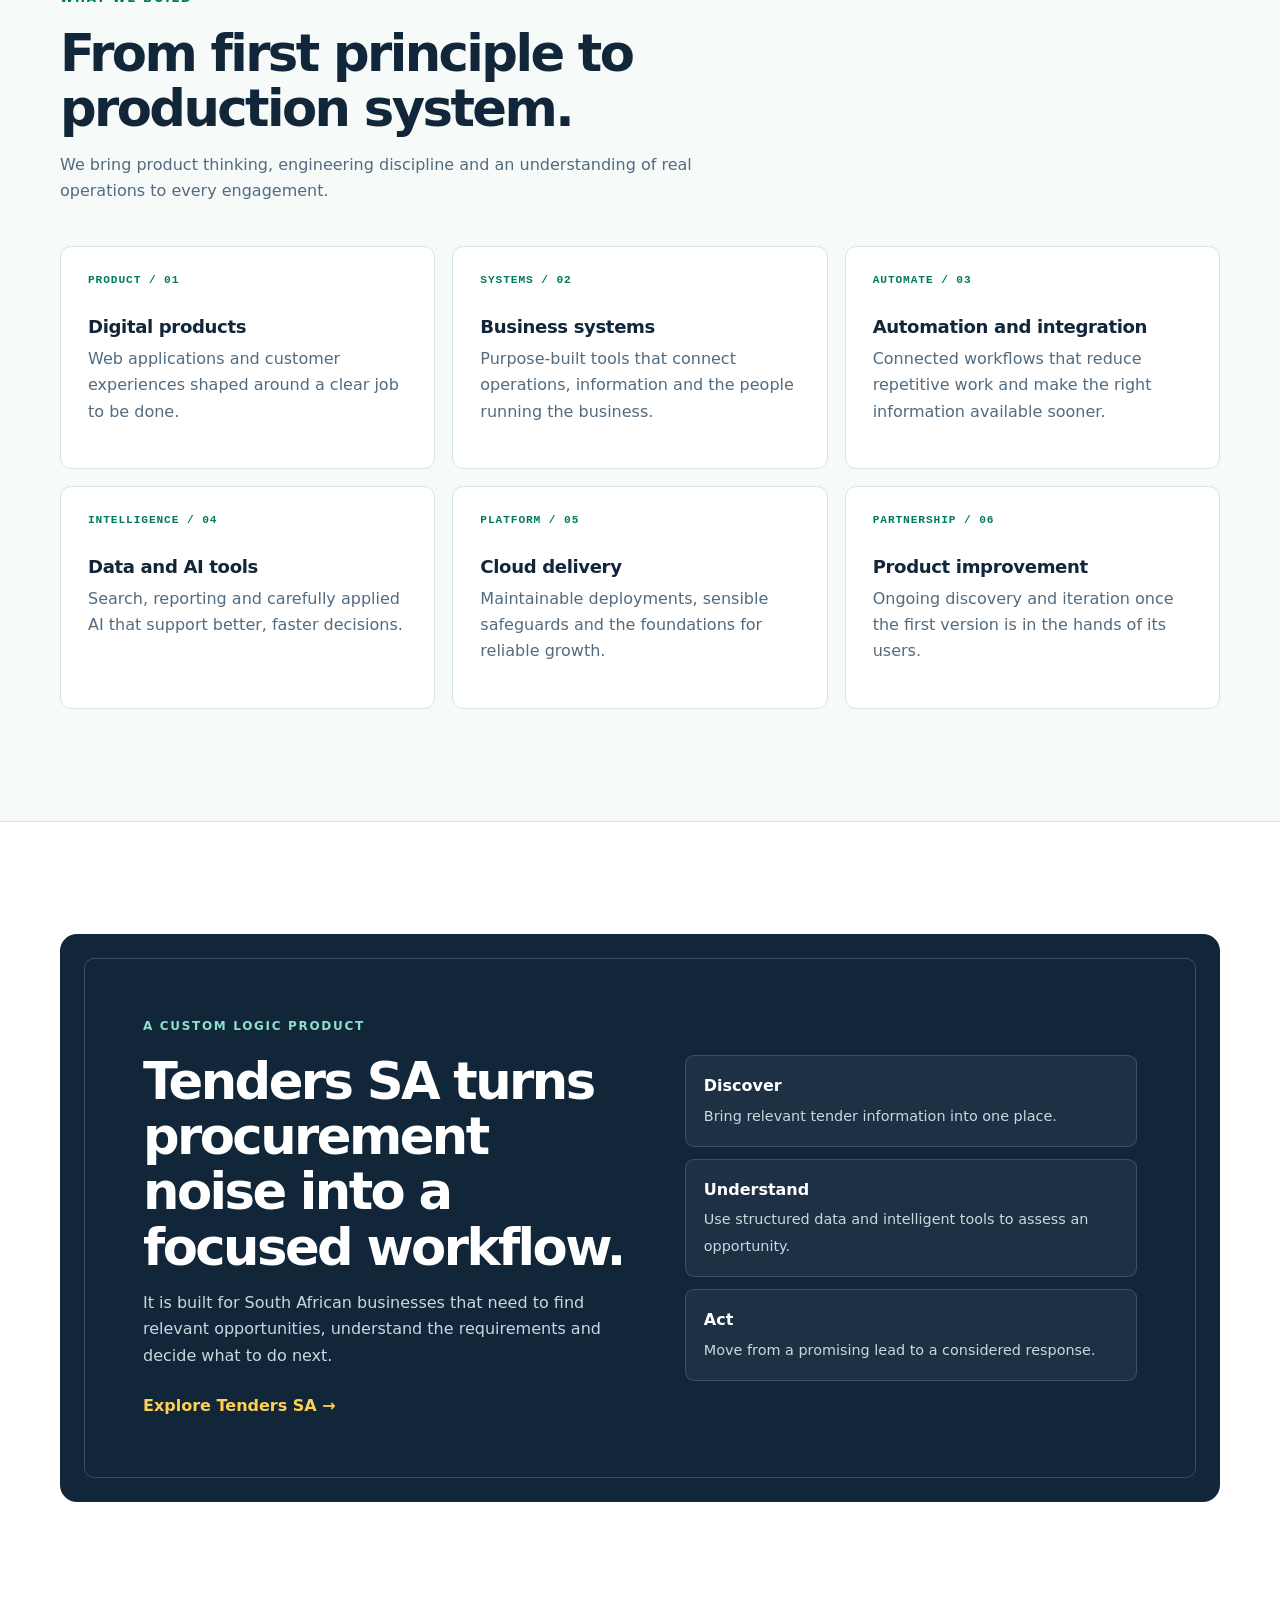
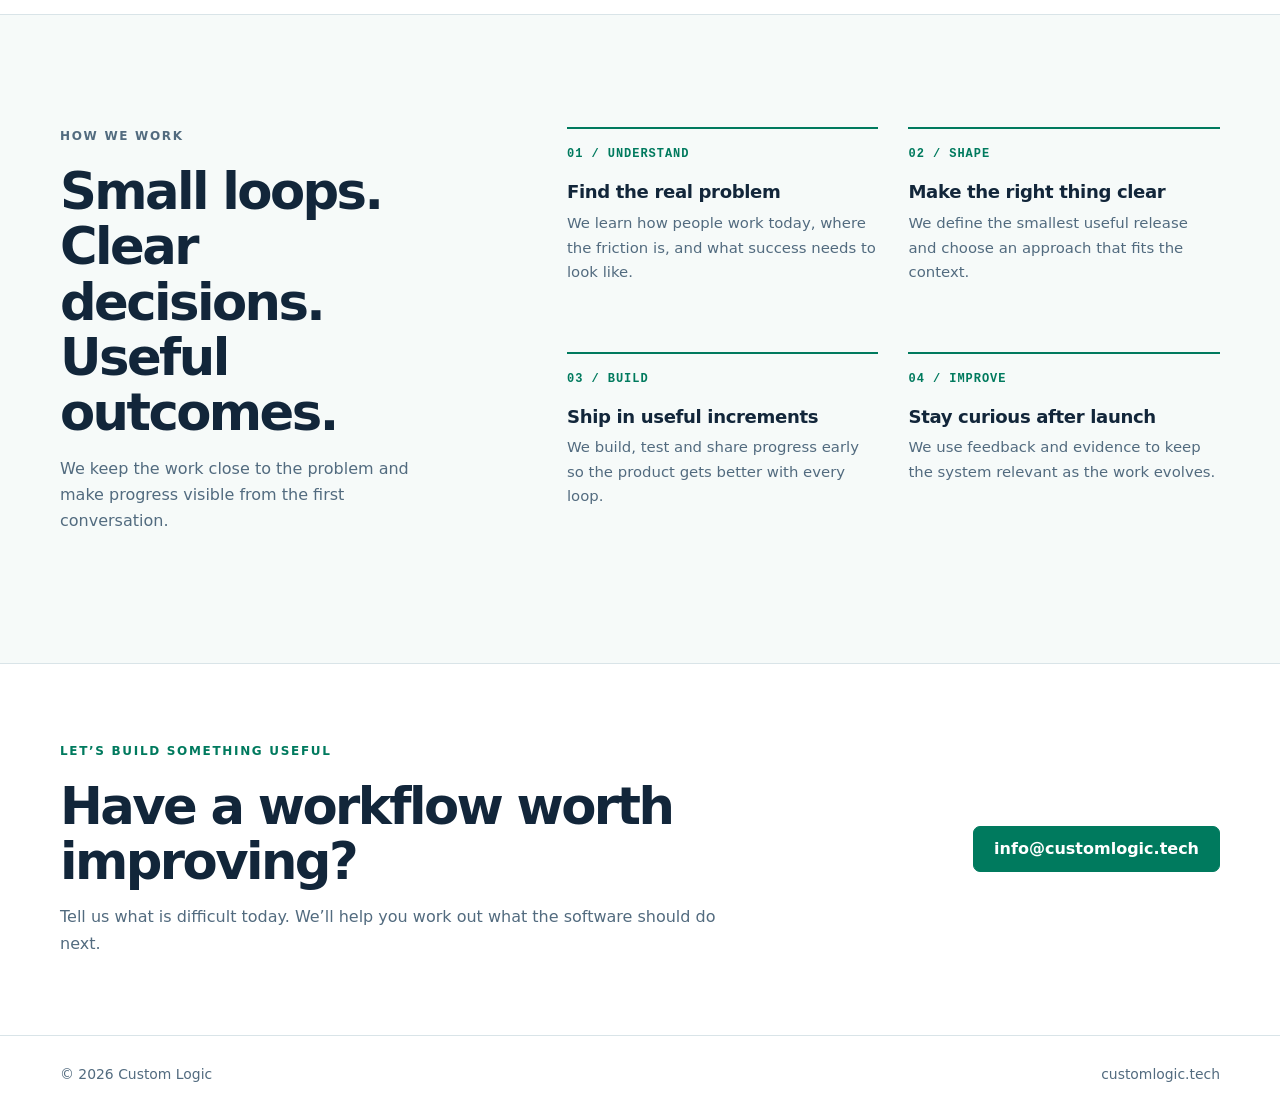
==== commit d5fd7fec: "Redesign landing page around product engineering" ====
--- a/index.html
+++ b/index.html
@@ -3,119 +3,107 @@
 <head>
   <meta charset="utf-8">
   <meta name="viewport" content="width=device-width, initial-scale=1">
-  <meta name="description" content="Custom Logic is a South African software company building focused digital products, business systems and automation.">
+  <meta name="description" content="Custom Logic is a South African product engineering company building software for complex business workflows.">
   <link rel="canonical" href="https://customlogic.tech/">
-  <meta property="og:title" content="Custom Logic | Software that moves business forward">
-  <meta property="og:description" content="Focused software products, business systems and automation from Custom Logic.">
+  <meta property="og:title" content="Custom Logic | Product engineering for complex work">
+  <meta property="og:description" content="We turn complex workflows into useful, dependable software. Custom Logic is the company behind Tenders SA.">
   <meta property="og:url" content="https://customlogic.tech/">
   <meta property="og:type" content="website">
   <meta name="twitter:card" content="summary">
-  <title>Custom Logic | Software that moves business forward</title>
+  <title>Custom Logic | Product engineering for complex work</title>
   <script type="application/ld+json">
-  {"@context":"https://schema.org","@type":"Organization","name":"Custom Logic","url":"https://customlogic.tech/","description":"A software company building focused digital products, business systems and automation."}
+  {"@context":"https://schema.org","@type":"Organization","name":"Custom Logic","url":"https://customlogic.tech/","description":"A South African product engineering company building software for complex business workflows."}
   </script>
   <style>
-    :root{--ink:#102a43;--muted:#486581;--line:#d9e2ec;--surface:#f7fafc;--accent:#1d4ed8;--deep:#1e3a8a;--white:#fff}
-    *{box-sizing:border-box} html{scroll-behavior:smooth} body{margin:0;color:var(--ink);background:var(--white);font:16px/1.6 Inter,ui-sans-serif,system-ui,-apple-system,"Segoe UI",sans-serif}
-    a{color:inherit}.wrap{width:min(1120px,calc(100% - 40px));margin:auto}
-    .site-header{position:sticky;top:0;z-index:10;border-bottom:1px solid var(--line);background:rgba(255,255,255,.94);backdrop-filter:blur(12px)}
-    .nav{min-height:72px;display:flex;align-items:center;justify-content:space-between;gap:24px}.brand{font-size:1.2rem;font-weight:800;letter-spacing:-.04em;text-decoration:none}.brand-mark{display:inline-grid;place-items:center;width:25px;height:25px;margin-right:7px;border-radius:6px;background:var(--accent);color:white;font-size:.8rem;letter-spacing:0}
-    .nav-links,.actions{display:flex;align-items:center;flex-wrap:wrap;gap:18px}.nav-links a{color:var(--muted);font-size:.94rem;font-weight:600;text-decoration:none}.nav-links a:hover{color:var(--accent)}
-    .button{display:inline-flex;align-items:center;justify-content:center;min-height:46px;padding:0 20px;border:1px solid var(--accent);border-radius:8px;background:var(--accent);color:white;font-weight:700;text-decoration:none;transition:.2s}.button:hover{background:var(--deep);transform:translateY(-1px)}.button.secondary{background:transparent;color:var(--accent)}.button.secondary:hover{color:white}
-    .hero{padding:clamp(76px,12vw,150px) 0 clamp(68px,10vw,120px);background:linear-gradient(145deg,#fff,#f4f8ff)}.hero-grid{display:grid;grid-template-columns:minmax(0,1.05fr) minmax(320px,.95fr);gap:clamp(38px,8vw,100px);align-items:center}.eyebrow{margin:0 0 18px;color:var(--accent);font-size:.78rem;font-weight:800;letter-spacing:.12em;text-transform:uppercase}h1,h2,h3,p{margin-top:0}h1{max-width:800px;margin-bottom:24px;font-size:clamp(2.7rem,6.4vw,5.6rem);line-height:.99;letter-spacing:-.065em}.lead{max-width:640px;margin-bottom:32px;color:var(--muted);font-size:clamp(1.1rem,2vw,1.3rem)}
-    .terminal{overflow:hidden;border:1px solid #243b53;border-radius:12px;background:#0b1728;color:#d9e2ec;box-shadow:0 22px 55px rgba(16,42,67,.18);font:clamp(.78rem,1.4vw,.92rem)/1.8 "SFMono-Regular",Consolas,"Liberation Mono",monospace}.terminal-bar{display:flex;align-items:center;gap:7px;padding:13px 16px;border-bottom:1px solid #243b53;color:#829ab1;font-size:.72rem}.terminal-dot{width:8px;height:8px;border-radius:50%;background:#829ab1}.terminal-title{margin-left:7px}.terminal-body{padding:24px 22px 28px}.terminal-line{display:block;white-space:pre-wrap}.terminal-prompt{color:#63b3ed}.terminal-key{color:#90cdf4}.terminal-value{color:#9ae6b4}.terminal-comment{color:#829ab1}.terminal-cursor{display:inline-block;width:8px;height:1.1em;margin-left:4px;vertical-align:-.2em;background:#63b3ed;animation:blink 1.1s steps(2,start) infinite}@keyframes blink{50%{opacity:0}}
-    section{padding:clamp(64px,9vw,104px) 0}.section-heading{max-width:650px;margin-bottom:38px}h2{margin-bottom:14px;font-size:clamp(2rem,4vw,3.25rem);line-height:1.08;letter-spacing:-.045em}.section-heading p,.card p,.tenders-copy p,.contact-copy p{color:var(--muted)}
-    .capabilities{background:var(--surface);border-top:1px solid var(--line);border-bottom:1px solid var(--line)}.card-grid{display:grid;grid-template-columns:repeat(3,1fr);gap:18px}.card{padding:28px;border:1px solid var(--line);border-radius:12px;background:white}.card-number{display:block;margin-bottom:36px;color:var(--accent);font-size:.82rem;font-weight:800;letter-spacing:.1em}h3{margin-bottom:8px;font-size:1.18rem;letter-spacing:-.02em}
-    .intro-grid{display:grid;grid-template-columns:1fr 1fr;gap:clamp(32px,8vw,110px);align-items:start}.intro-grid h2{max-width:480px}.intro-copy{max-width:560px}.intro-copy p{color:var(--muted)}.intro-note{margin-top:28px;padding-top:20px;border-top:1px solid var(--line);font-size:.95rem}
-    .process{background:var(--surface);border-top:1px solid var(--line);border-bottom:1px solid var(--line)}.process-grid{display:grid;grid-template-columns:repeat(4,1fr);gap:18px}.process-item{padding-top:22px;border-top:2px solid var(--accent)}.process-item .card-number{margin-bottom:24px}.process-item p{color:var(--muted);font-size:.95rem}
-    .tenders{padding:24px;border-radius:16px;background:var(--ink);color:white}.tenders-inner{display:grid;grid-template-columns:1.35fr .65fr;gap:44px;align-items:end;padding:clamp(26px,5vw,56px);border:1px solid rgba(255,255,255,.16);border-radius:10px}.tenders .eyebrow{color:#93c5fd}.tenders h2{margin-bottom:20px}.tenders-copy p,.tenders-side{color:#d9e2ec}.tenders-side p{margin-bottom:18px}.tenders .button{width:100%;border-color:white;background:white;color:var(--deep)}.tenders .button:hover{background:#dbeafe}
-    .contact{display:grid;grid-template-columns:1fr auto;align-items:center;gap:36px;padding:clamp(38px,7vw,76px) 0;border-top:1px solid var(--line)}.contact h2{margin-bottom:12px}footer{padding:28px 0;border-top:1px solid var(--line);color:var(--muted);font-size:.9rem}.footer-inner{display:flex;justify-content:space-between;gap:18px}
-    @media(max-width:900px){.process-grid{grid-template-columns:repeat(2,1fr)}}@media(max-width:720px){.nav{min-height:64px}.nav-links a:not(.button){display:none}.nav-links{gap:0}.hero-grid,.card-grid,.tenders-inner,.contact,.intro-grid{grid-template-columns:1fr}.process-grid{grid-template-columns:1fr}.terminal{max-width:620px}.tenders{padding:12px}.footer-inner{flex-direction:column}}
+    :root{--ink:#12263a;--ink-soft:#203b53;--muted:#526b7f;--line:#d9e4e8;--paper:#f6faf9;--teal:#007a5e;--teal-dark:#005a45;--amber:#ffb81c;--coral:#f4774b;--blue:#87b9db;--white:#fff}
+    *{box-sizing:border-box}html{scroll-behavior:smooth}body{margin:0;color:var(--ink);background:#fff;font:16px/1.65 Inter,ui-sans-serif,system-ui,-apple-system,"Segoe UI",sans-serif}a{color:inherit}
+    .wrap{width:min(1160px,calc(100% - 44px));margin:auto}.site-header{position:sticky;top:0;z-index:20;border-bottom:1px solid rgba(217,228,232,.8);background:rgba(255,255,255,.93);backdrop-filter:blur(14px)}
+    .nav{min-height:74px;display:flex;align-items:center;justify-content:space-between;gap:24px}.brand{display:flex;align-items:center;gap:9px;text-decoration:none;font-weight:800;letter-spacing:-.04em;font-size:1.2rem}.brand-mark{display:grid;place-items:center;width:28px;height:28px;border-radius:7px;background:var(--teal);color:#fff;font-size:.73rem;letter-spacing:0}
+    .nav-links{display:flex;align-items:center;gap:25px}.nav-links a{color:var(--muted);font-size:.92rem;font-weight:650;text-decoration:none}.nav-links a:hover{color:var(--teal)}
+    .button{display:inline-flex;align-items:center;justify-content:center;min-height:46px;padding:0 20px;border:1px solid var(--teal);border-radius:7px;background:var(--teal);color:#fff;font-weight:750;text-decoration:none;transition:background .2s,transform .2s}.button:hover{background:var(--teal-dark);transform:translateY(-1px)}.button.light{border-color:rgba(255,255,255,.35);background:#fff;color:var(--teal-dark)}.button.light:hover{background:#e9f5f0}
+    .hero{position:relative;isolation:isolate;overflow:hidden;padding:clamp(78px,10vw,138px) 0 clamp(75px,9vw,115px);background:linear-gradient(115deg,#f8fcfb 0%,#fff 48%,#fff7e8 100%)}.hero:after{position:absolute;z-index:-1;right:-120px;bottom:-230px;width:560px;height:560px;border:1px solid rgba(244,119,75,.17);border-radius:45%;content:"";transform:rotate(28deg);animation:orbit 20s linear infinite}
+    .hero-grid{display:grid;grid-template-columns:minmax(0,.95fr) minmax(390px,1.05fr);gap:clamp(42px,8vw,110px);align-items:center}.hero-copy{position:relative;z-index:2}.eyebrow{margin:0 0 17px;color:var(--teal);font-size:.75rem;font-weight:800;letter-spacing:.14em;text-transform:uppercase}h1,h2,h3,p{margin-top:0}h1{max-width:650px;margin-bottom:23px;font-size:clamp(2.85rem,5.6vw,5.4rem);line-height:1.01;letter-spacing:-.067em}h2{margin-bottom:15px;font-size:clamp(2rem,4vw,3.3rem);line-height:1.08;letter-spacing:-.05em}h3{margin-bottom:7px;font-size:1.13rem;line-height:1.25;letter-spacing:-.02em}.lead{max-width:610px;margin-bottom:30px;color:var(--muted);font-size:clamp(1.08rem,1.8vw,1.26rem)}
+    .hero-caption{display:flex;align-items:center;gap:10px;margin-top:28px;color:var(--muted);font-size:.85rem}.signal{width:8px;height:8px;border-radius:50%;background:var(--teal);box-shadow:0 0 0 5px rgba(0,122,94,.11)}
+    .system-map{position:relative;min-height:430px;padding:24px;border:1px solid rgba(18,38,58,.16);border-radius:18px;background:linear-gradient(150deg,#152f45,#102337);box-shadow:0 28px 70px rgba(18,38,58,.18);overflow:hidden}.system-map:before,.system-map:after{position:absolute;border-radius:50%;content:"";filter:blur(1px)}.system-map:before{top:-70px;right:-50px;width:230px;height:230px;background:rgba(0,191,150,.18)}.system-map:after{bottom:-90px;left:-50px;width:250px;height:250px;background:rgba(244,119,75,.13)}
+    .map-grid{position:absolute;inset:0;background-image:linear-gradient(rgba(255,255,255,.045) 1px,transparent 1px),linear-gradient(90deg,rgba(255,255,255,.045) 1px,transparent 1px);background-size:34px 34px;mask-image:linear-gradient(to bottom,transparent,#000 22%,#000 78%,transparent)}
+    .map-label{position:absolute;z-index:2;color:#9fb5c5;font:600 .68rem/1.2 "SFMono-Regular",Consolas,monospace;letter-spacing:.06em;text-transform:uppercase}.map-label.top{top:25px;left:27px}.map-label.bottom{right:26px;bottom:24px;color:#f8c85a}
+    .node{position:absolute;z-index:3;display:grid;place-items:center;width:128px;height:84px;padding:8px;border:1px solid rgba(255,255,255,.25);border-radius:11px;background:rgba(23,55,77,.84);box-shadow:0 12px 28px rgba(0,0,0,.16);color:#fff;text-align:center;font:600 .78rem/1.25 "SFMono-Regular",Consolas,monospace}.node small{display:block;margin-top:5px;color:#9fb5c5;font:500 .63rem/1.2 Inter,ui-sans-serif,sans-serif}.node.problem{top:92px;left:8%}.node.design{top:220px;left:37%;border-color:rgba(255,184,28,.72);background:rgba(61,58,38,.84)}.node.product{top:92px;right:8%;border-color:rgba(0,191,150,.68);background:rgba(20,66,65,.84)}.node.outcome{right:9%;bottom:44px}.connector{position:absolute;z-index:1;height:1px;background:linear-gradient(90deg,rgba(135,185,219,.1),rgba(135,185,219,.75),rgba(135,185,219,.1));transform-origin:left center}.connector.one{top:166px;left:27%;width:28%;transform:rotate(22deg)}.connector.two{top:166px;left:60%;width:28%;transform:rotate(-22deg)}.connector.three{top:276px;left:49%;width:35%;transform:rotate(-33deg)}.pulse{position:absolute;z-index:2;width:7px;height:7px;border-radius:50%;background:var(--amber);box-shadow:0 0 0 5px rgba(255,184,28,.12);animation:travel 5s ease-in-out infinite}.pulse.one{top:180px;left:35%}.pulse.two{top:181px;right:32%;animation-delay:-2.5s}.code-chip{position:absolute;z-index:3;padding:7px 10px;border:1px solid rgba(255,255,255,.14);border-radius:6px;background:rgba(8,22,35,.65);color:#b4e2d5;font:600 .68rem "SFMono-Regular",Consolas,monospace}.code-chip.one{right:7%;top:30px}.code-chip.two{bottom:28px;left:8%;color:#ffd98a}
+    .section{padding:clamp(74px,9vw,112px) 0}.section-muted{background:var(--paper);border-top:1px solid var(--line);border-bottom:1px solid var(--line)}.section-heading{max-width:690px;margin-bottom:42px}.section-heading p:not(.eyebrow),.story p,.card p,.approach-intro p{color:var(--muted)}
+    .story{display:grid;grid-template-columns:minmax(0,.85fr) minmax(0,1.15fr);gap:clamp(38px,9vw,120px);align-items:start}.story h2{max-width:470px}.story-copy{max-width:640px}.story-note{margin-top:28px;padding:18px 0 0;border-top:1px solid var(--line);font-size:.95rem}.story-note strong{color:var(--ink)}
+    .card-grid{display:grid;grid-template-columns:repeat(3,1fr);gap:17px}.card{min-height:190px;padding:27px;border:1px solid var(--line);border-radius:11px;background:#fff}.card-tag{display:block;margin-bottom:30px;color:var(--teal);font:800 .7rem "SFMono-Regular",Consolas,monospace;letter-spacing:.08em}
+    .case-study{padding:24px;border-radius:17px;background:var(--ink);color:#fff}.case-grid{display:grid;grid-template-columns:1.05fr .95fr;gap:42px;align-items:center;padding:clamp(28px,5vw,58px);border:1px solid rgba(255,255,255,.18);border-radius:10px}.case-study .eyebrow{color:#8ce0c9}.case-study h2{max-width:580px}.case-study p{max-width:600px;color:#c9d7df}.case-link{display:inline-flex;margin-top:8px;color:#ffcf52;font-weight:750;text-decoration:none}.case-link:hover{text-decoration:underline}.case-points{display:grid;gap:12px}.case-point{padding:17px 18px;border:1px solid rgba(255,255,255,.15);border-radius:9px;background:rgba(255,255,255,.05)}.case-point strong{display:block;margin-bottom:3px;color:#fff}.case-point span{color:#c9d7df;font-size:.9rem}
+    .approach-grid{display:grid;grid-template-columns:.75fr 1.25fr;gap:clamp(38px,9vw,120px)}.approach-intro h2{max-width:400px}.steps{display:grid;grid-template-columns:repeat(2,1fr);gap:25px 30px}.step{padding-top:18px;border-top:2px solid var(--teal)}.step-num{display:block;margin-bottom:20px;color:var(--teal);font:800 .75rem "SFMono-Regular",Consolas,monospace;letter-spacing:.08em}.step p{margin:0;color:var(--muted);font-size:.93rem}
+    .contact{display:flex;align-items:center;justify-content:space-between;gap:30px;padding:clamp(45px,7vw,78px) 0}.contact-copy{max-width:680px}.contact-copy p:not(.eyebrow){margin-bottom:0;color:var(--muted)}footer{padding:27px 0;border-top:1px solid var(--line);color:var(--muted);font-size:.87rem}.footer-inner{display:flex;justify-content:space-between;gap:18px}.footer-inner a{text-decoration:none}.footer-inner a:hover{color:var(--teal)}
+    @keyframes orbit{to{transform:rotate(388deg)}}@keyframes travel{0%,100%{opacity:.3;translate:0 0}50%{opacity:1;translate:42px 21px}}
+    @media(max-width:900px){.hero-grid,.story,.approach-grid,.case-grid{grid-template-columns:1fr}.hero-grid{gap:52px}.hero-copy{max-width:740px}.system-map{max-width:700px}.process-grid{grid-template-columns:repeat(2,1fr)}}
+    @media(max-width:720px){.wrap{width:min(100% - 32px,600px)}.nav{min-height:66px}.nav-links a:not(.button){display:none}.nav-links{gap:0}.hero{padding-top:67px}.system-map{min-height:360px;padding:16px}.node{width:108px;height:72px;font-size:.68rem}.node.problem{top:76px;left:4%}.node.design{top:194px;left:32%}.node.product{top:76px;right:4%}.node.outcome{right:5%;bottom:35px}.connector.one{top:137px}.connector.two{top:137px}.connector.three{top:236px}.code-chip.one{top:17px;right:5%;font-size:.58rem}.code-chip.two{bottom:16px;left:5%;font-size:.58rem}.map-label.top{top:17px;left:18px}.map-label.bottom{right:18px;bottom:14px}.card-grid,.steps{grid-template-columns:1fr}.case-study{padding:12px}.case-grid{gap:35px}.contact{align-items:flex-start;flex-direction:column}.footer-inner{flex-direction:column}}
+    @media(prefers-reduced-motion:reduce){html{scroll-behavior:auto}.hero:after,.pulse{animation:none}}
   </style>
 </head>
 <body>
   <header class="site-header">
     <div class="wrap nav">
       <a class="brand" href="https://customlogic.tech/" aria-label="Custom Logic home"><span class="brand-mark">CL</span>Custom Logic</a>
-      <nav class="nav-links" aria-label="Primary navigation">
-        <a href="#work">What we do</a><a href="#approach">Approach</a><a href="#tenders-sa">Tenders SA</a><a class="button" href="#contact">Start a project</a>
-      </nav>
+      <nav class="nav-links" aria-label="Primary navigation"><a href="#company">Company</a><a href="#capabilities">Capabilities</a><a href="#approach">Approach</a><a class="button" href="#contact">Start a project</a></nav>
     </div>
   </header>
   <main>
     <section class="hero">
       <div class="wrap hero-grid">
-        <div>
-          <p class="eyebrow">Software company</p>
-          <h1>We turn complex business problems into software that works.</h1>
-          <p class="lead">Custom Logic designs and builds focused digital products, business systems and automation for organisations ready to move with more clarity and less friction.</p>
-          <div class="actions"><a class="button" href="#contact">Start a conversation</a><a class="button secondary" href="#work">Explore our work</a></div>
+        <div class="hero-copy">
+          <p class="eyebrow">Product engineering company</p>
+          <h1>We build software for difficult workflows.</h1>
+          <p class="lead">Custom Logic turns complex business problems into clear, dependable digital products—starting with the people, decisions and work the system needs to support.</p>
+          <div class="actions"><a class="button" href="#contact">Start a conversation</a><a class="button secondary" href="#capabilities">See what we build</a></div>
+          <p class="hero-caption"><span class="signal"></span>South African software, built with intent</p>
         </div>
-        <div class="terminal" aria-label="Custom Logic product stack preview">
-          <div class="terminal-bar"><span class="terminal-dot"></span><span class="terminal-dot"></span><span class="terminal-dot"></span><span class="terminal-title">custom-logic / build</span></div>
-          <div class="terminal-body">
-            <span class="terminal-line"><span class="terminal-prompt">$</span> cat mission.json</span>
-            <span class="terminal-line">{</span>
-            <span class="terminal-line">  <span class="terminal-key">"company"</span>: <span class="terminal-value">"Custom Logic"</span>,</span>
-            <span class="terminal-line">  <span class="terminal-key">"focus"</span>: <span class="terminal-value">"useful software"</span>,</span>
-            <span class="terminal-line">  <span class="terminal-key">"product"</span>: <span class="terminal-value">"Tenders SA"</span>,</span>
-            <span class="terminal-line">  <span class="terminal-key">"principle"</span>: <span class="terminal-value">"make it simpler"</span></span>
-            <span class="terminal-line">}</span>
-            <span class="terminal-line terminal-comment"># ship thoughtfully, iterate often<span class="terminal-cursor"></span></span>
-          </div>
+        <div class="system-map" aria-label="Illustration of a product workflow from problem to outcome">
+          <div class="map-grid"></div><span class="map-label top">custom-logic / system-map</span><span class="map-label bottom">status: shipping thoughtfully</span>
+          <span class="code-chip one">flow.map()</span><span class="code-chip two">make_it_useful = true</span>
+          <span class="node problem">Problem<small>understand the work</small></span><span class="node design">Design<small>shape the right system</small></span><span class="node product">Product<small>build and validate</small></span><span class="node outcome">Outcome<small>improve the workflow</small></span>
+          <span class="connector one"></span><span class="connector two"></span><span class="connector three"></span><span class="pulse one"></span><span class="pulse two"></span>
         </div>
       </div>
     </section>
-    <section id="about">
-      <div class="wrap intro-grid">
-        <div><p class="eyebrow">Built with intent</p><h2>Custom Logic is the company behind the software.</h2></div>
-        <div class="intro-copy">
-          <p>We are an independent South African software company creating useful technology for the way organisations actually work. Our focus is simple: understand the operating problem, make the experience clear, and deliver a system people can rely on.</p>
-          <p>Our own products are a proving ground for that approach. <strong>Tenders SA</strong> is a Custom Logic platform that turns a noisy tender landscape into a more focused workflow for businesses looking for opportunity.</p>
-          <p class="intro-note">From a first prototype to a dependable production system, we stay close to the details that make software valuable.</p>
+    <section id="company" class="section">
+      <div class="wrap story">
+        <div><p class="eyebrow">The company behind the product</p><h2>We make the complicated feel workable.</h2></div>
+        <div class="story-copy">
+          <p>Custom Logic is an independent South African software company. We design, build and operate digital products for organisations whose work does not fit neatly into an off-the-shelf tool.</p>
+          <p>Our own product, <strong>Tenders SA</strong>, is a living example of that approach: a procurement intelligence platform that brings discovery, analysis and action into one focused experience.</p>
+          <p class="story-note"><strong>Our north star:</strong> useful software is not the software with the most features. It is the software that helps people make better decisions and get important work done.</p>
         </div>
       </div>
     </section>
-    <section id="work" class="capabilities">
+    <section id="capabilities" class="section section-muted">
       <div class="wrap">
-        <div class="section-heading">
-          <p class="eyebrow">What we do</p><h2>Practical technology, deliberately built.</h2>
-          <p>We work across the full product lifecycle: identifying the right problem, designing a usable solution, and building software that can grow with the business behind it.</p>
-        </div>
+        <div class="section-heading"><p class="eyebrow">What we build</p><h2>From first principle to production system.</h2><p>We bring product thinking, engineering discipline and an understanding of real operations to every engagement.</p></div>
         <div class="card-grid">
-          <article class="card"><span class="card-number">01</span><h3>Digital products</h3><p>Clear, useful web applications and customer experiences shaped around real workflows.</p></article>
-          <article class="card"><span class="card-number">02</span><h3>Business systems</h3><p>Purpose-built tools that bring operations, information and teams into better alignment.</p></article>
-          <article class="card"><span class="card-number">03</span><h3>Automation and integration</h3><p>Connected processes that remove repetitive work and make data more useful.</p></article>
-          <article class="card"><span class="card-number">04</span><h3>Product engineering</h3><p>From a useful first release to a stable platform, we build in small, testable steps.</p></article>
-          <article class="card"><span class="card-number">05</span><h3>Data and intelligent tools</h3><p>Search, reporting and AI-assisted workflows that help teams make better decisions.</p></article>
-          <article class="card"><span class="card-number">06</span><h3>Cloud delivery</h3><p>Lightweight, maintainable deployments with the observability and safeguards a product needs.</p></article>
+          <article class="card"><span class="card-tag">PRODUCT / 01</span><h3>Digital products</h3><p>Web applications and customer experiences shaped around a clear job to be done.</p></article>
+          <article class="card"><span class="card-tag">SYSTEMS / 02</span><h3>Business systems</h3><p>Purpose-built tools that connect operations, information and the people running the business.</p></article>
+          <article class="card"><span class="card-tag">AUTOMATE / 03</span><h3>Automation and integration</h3><p>Connected workflows that reduce repetitive work and make the right information available sooner.</p></article>
+          <article class="card"><span class="card-tag">INTELLIGENCE / 04</span><h3>Data and AI tools</h3><p>Search, reporting and carefully applied AI that support better, faster decisions.</p></article>
+          <article class="card"><span class="card-tag">PLATFORM / 05</span><h3>Cloud delivery</h3><p>Maintainable deployments, sensible safeguards and the foundations for reliable growth.</p></article>
+          <article class="card"><span class="card-tag">PARTNERSHIP / 06</span><h3>Product improvement</h3><p>Ongoing discovery and iteration once the first version is in the hands of its users.</p></article>
         </div>
       </div>
     </section>
-    <section id="approach" class="process">
+    <section id="tenders-sa" class="section">
       <div class="wrap">
-        <div class="section-heading"><p class="eyebrow">How we work</p><h2>A clear path from idea to impact.</h2><p>Good software is a partnership. We make the work visible, keep decisions practical, and leave you with a system your team can understand.</p></div>
-        <div class="process-grid">
-          <article class="process-item"><span class="card-number">01</span><h3>Understand</h3><p>We map the users, constraints and outcomes before choosing a technology.</p></article>
-          <article class="process-item"><span class="card-number">02</span><h3>Shape</h3><p>We turn the problem into a focused plan, prototype or first release.</p></article>
-          <article class="process-item"><span class="card-number">03</span><h3>Build</h3><p>We deliver iteratively, with regular feedback and a bias toward useful simplicity.</p></article>
-          <article class="process-item"><span class="card-number">04</span><h3>Improve</h3><p>We measure what matters, support the launch, and keep making the product better.</p></article>
-        </div>
-      </div>
-    </section>
-    <section id="tenders-sa">
-      <div class="wrap">
-        <div class="tenders"><div class="tenders-inner">
-          <div class="tenders-copy"><p class="eyebrow">Featured platform</p><h2>Tenders SA</h2><p>A focused tender intelligence platform that helps South African businesses discover, assess and act on relevant opportunities.</p></div>
-          <div class="tenders-side"><p>Find the opportunities that fit your business, without the noise.</p><a class="button" href="https://www.tenders-sa.org/">Visit Tenders SA</a></div>
+        <div class="case-study"><div class="case-grid">
+          <div><p class="eyebrow">A Custom Logic product</p><h2>Tenders SA turns procurement noise into a focused workflow.</h2><p>It is built for South African businesses that need to find relevant opportunities, understand the requirements and decide what to do next.</p><a class="case-link" href="https://www.tenders-sa.org/">Explore Tenders SA →</a></div>
+          <div class="case-points"><div class="case-point"><strong>Discover</strong><span>Bring relevant tender information into one place.</span></div><div class="case-point"><strong>Understand</strong><span>Use structured data and intelligent tools to assess an opportunity.</span></div><div class="case-point"><strong>Act</strong><span>Move from a promising lead to a considered response.</span></div></div>
         </div></div>
       </div>
     </section>
+    <section id="approach" class="section section-muted">
+      <div class="wrap approach-grid">
+        <div class="approach-intro"><p class="eyebrow">How we work</p><h2>Small loops. Clear decisions. Useful outcomes.</h2><p>We keep the work close to the problem and make progress visible from the first conversation.</p></div>
+        <div class="steps"><article class="step"><span class="step-num">01 / UNDERSTAND</span><h3>Find the real problem</h3><p>We learn how people work today, where the friction is, and what success needs to look like.</p></article><article class="step"><span class="step-num">02 / SHAPE</span><h3>Make the right thing clear</h3><p>We define the smallest useful release and choose an approach that fits the context.</p></article><article class="step"><span class="step-num">03 / BUILD</span><h3>Ship in useful increments</h3><p>We build, test and share progress early so the product gets better with every loop.</p></article><article class="step"><span class="step-num">04 / IMPROVE</span><h3>Stay curious after launch</h3><p>We use feedback and evidence to keep the system relevant as the work evolves.</p></article></div>
+      </div>
+    </section>
     <section id="contact">
-      <div class="wrap contact">
-        <div class="contact-copy"><p class="eyebrow">Let’s talk</p><h2>Have a problem worth solving?</h2><p>Tell us about the product, process or system you want to improve.</p></div>
-        <a class="button" href="mailto:info@customlogic.tech">info@customlogic.tech</a>
-      </div>
+      <div class="wrap contact"><div class="contact-copy"><p class="eyebrow">Let’s build something useful</p><h2>Have a workflow worth improving?</h2><p>Tell us what is difficult today. We’ll help you work out what the software should do next.</p></div><a class="button" href="mailto:info@customlogic.tech">info@customlogic.tech</a></div>
     </section>
   </main>
   <footer><div class="wrap footer-inner"><span>© 2026 Custom Logic</span><a href="https://customlogic.tech/">customlogic.tech</a></div></footer>
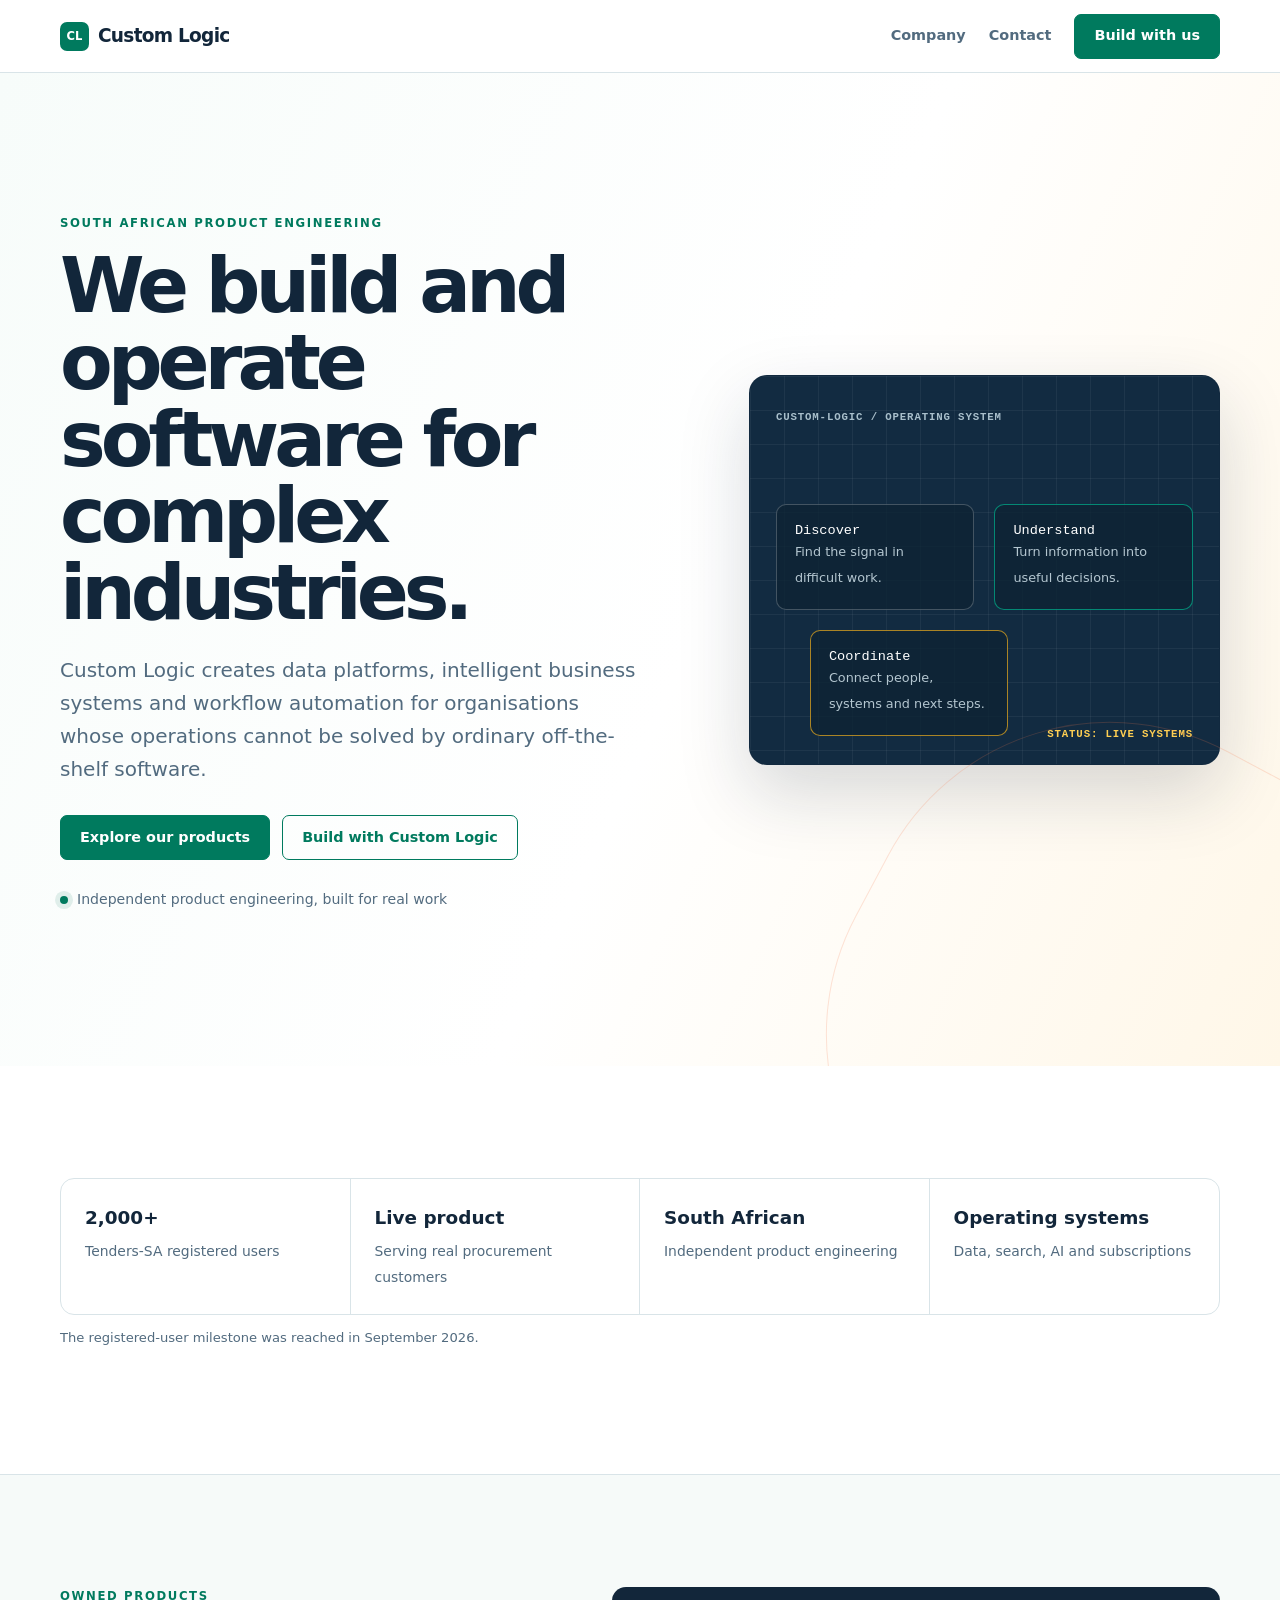
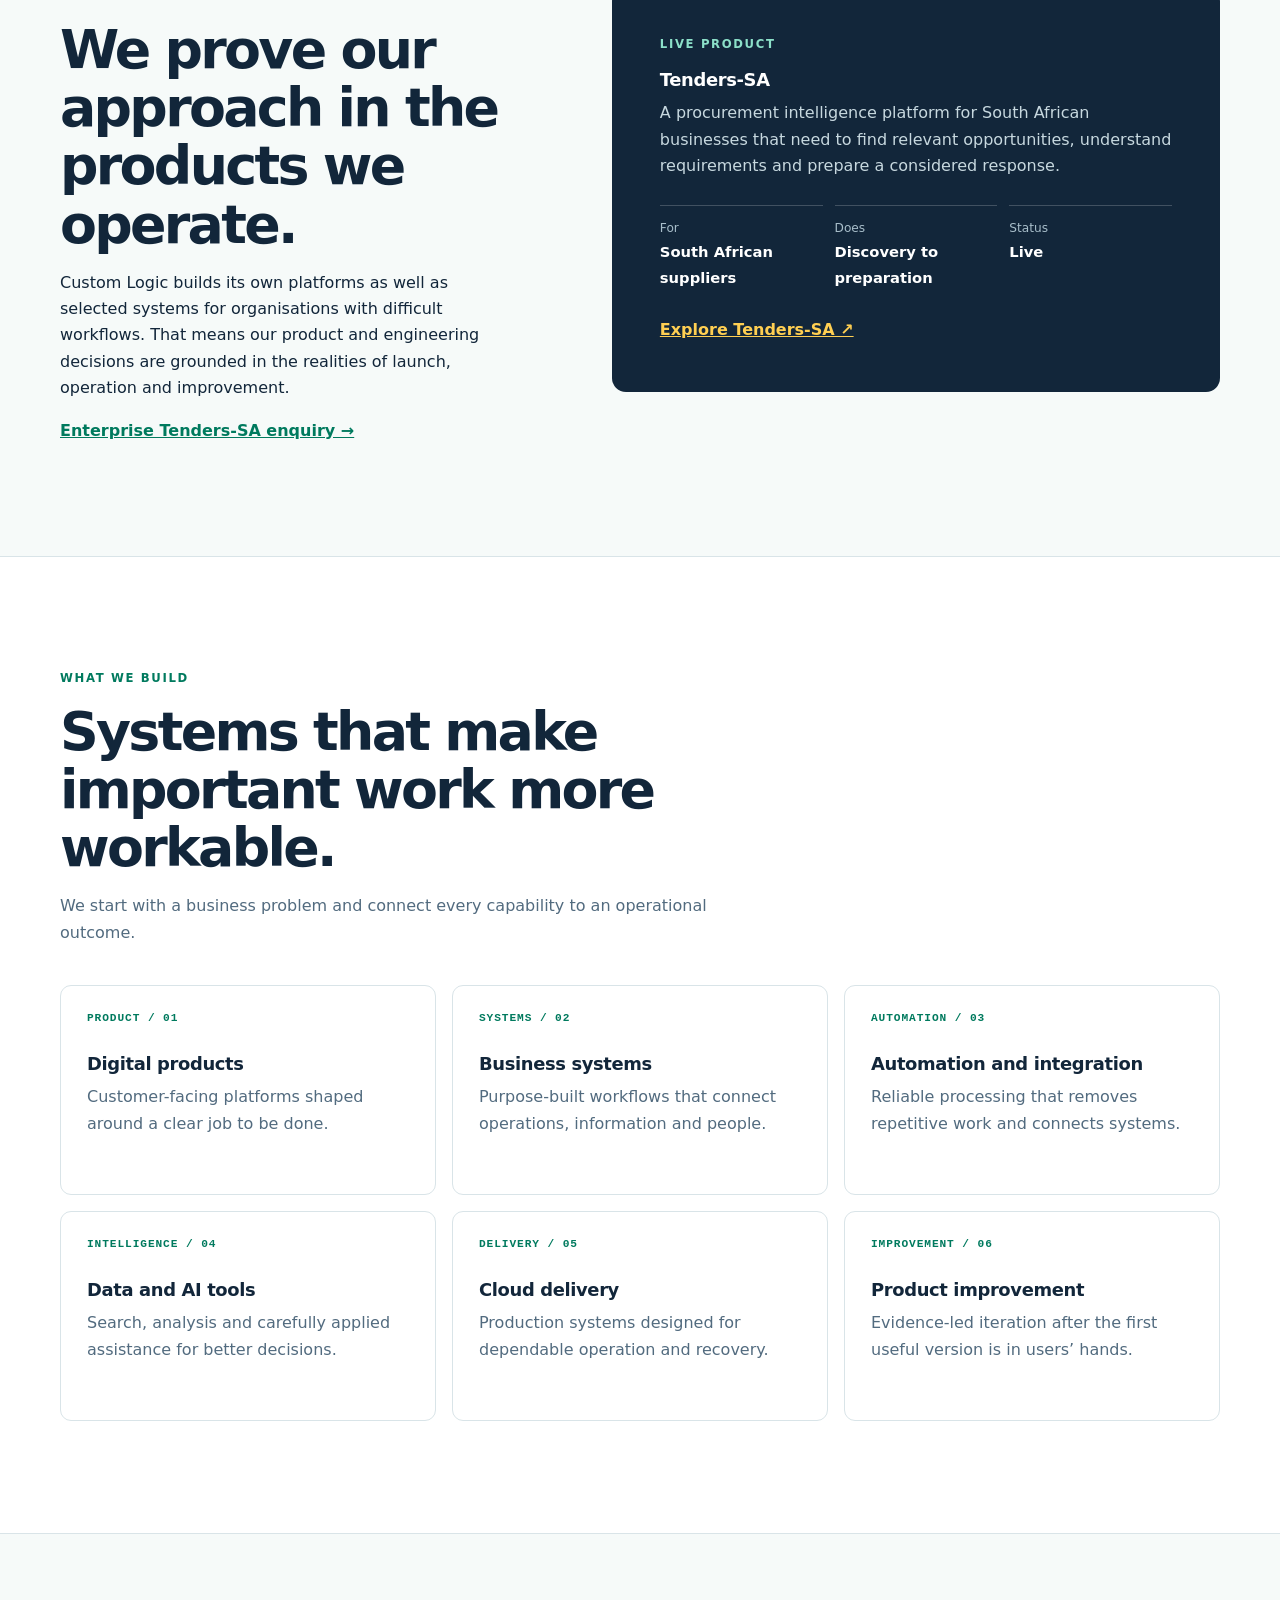
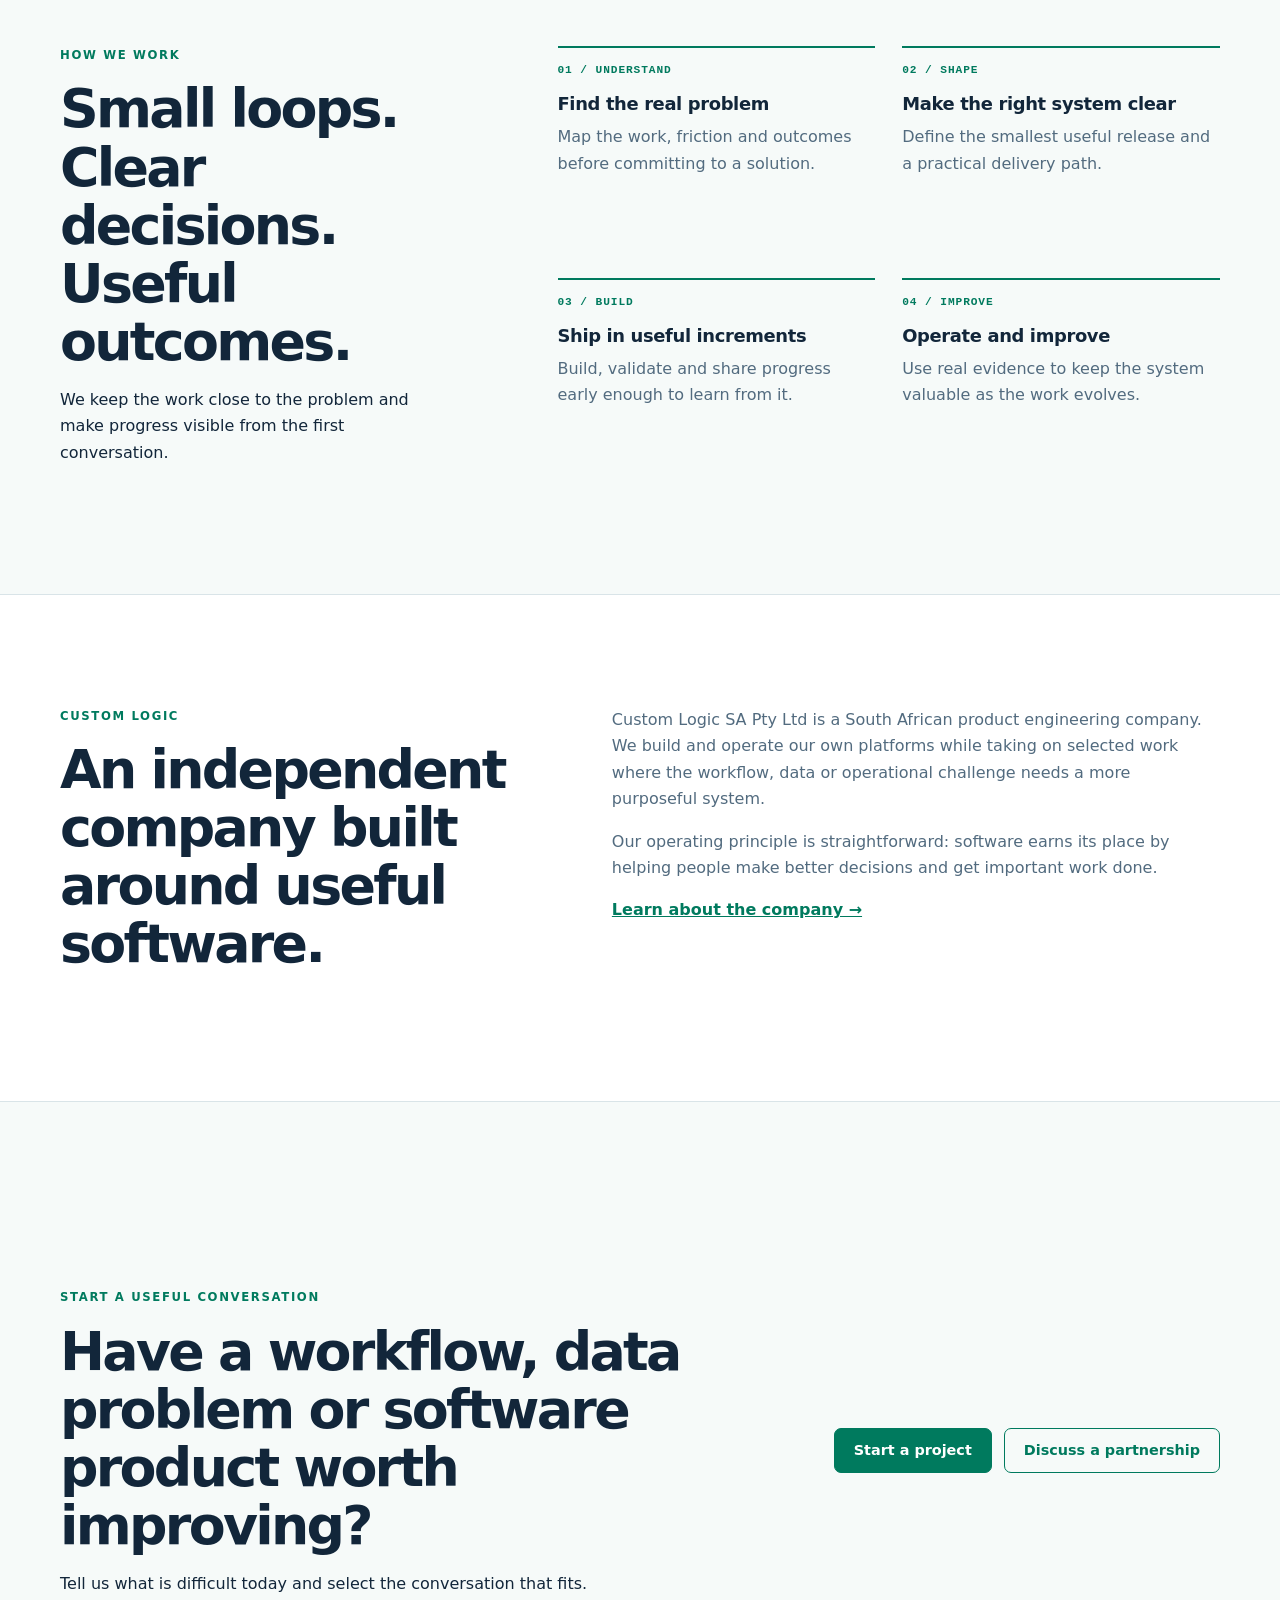
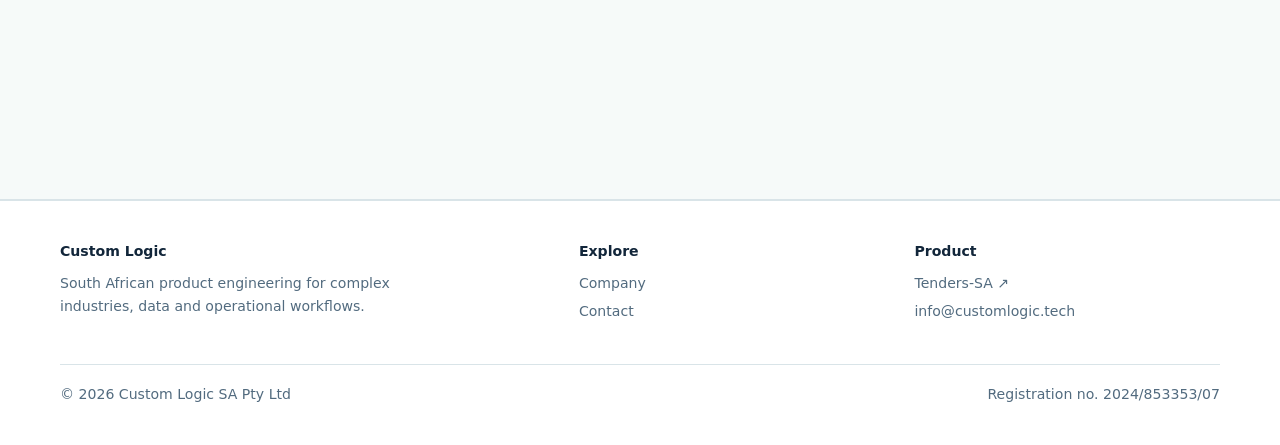
==== commit 1d9e3c1a: "expand Custom Logic corporate website" ====
--- a/index.html
+++ b/index.html
@@ -1,111 +1 @@
-<!doctype html>
-<html lang="en">
-<head>
-  <meta charset="utf-8">
-  <meta name="viewport" content="width=device-width, initial-scale=1">
-  <meta name="description" content="Custom Logic is a South African product engineering company building software for complex business workflows.">
-  <link rel="canonical" href="https://customlogic.tech/">
-  <meta property="og:title" content="Custom Logic | Product engineering for complex work">
-  <meta property="og:description" content="We turn complex workflows into useful, dependable software. Custom Logic is the company behind Tenders SA.">
-  <meta property="og:url" content="https://customlogic.tech/">
-  <meta property="og:type" content="website">
-  <meta name="twitter:card" content="summary">
-  <title>Custom Logic | Product engineering for complex work</title>
-  <script type="application/ld+json">
-  {"@context":"https://schema.org","@type":"Organization","name":"Custom Logic","url":"https://customlogic.tech/","description":"A South African product engineering company building software for complex business workflows."}
-  </script>
-  <style>
-    :root{--ink:#12263a;--ink-soft:#203b53;--muted:#526b7f;--line:#d9e4e8;--paper:#f6faf9;--teal:#007a5e;--teal-dark:#005a45;--amber:#ffb81c;--coral:#f4774b;--blue:#87b9db;--white:#fff}
-    *{box-sizing:border-box}html{scroll-behavior:smooth}body{margin:0;color:var(--ink);background:#fff;font:16px/1.65 Inter,ui-sans-serif,system-ui,-apple-system,"Segoe UI",sans-serif}a{color:inherit}
-    .wrap{width:min(1160px,calc(100% - 44px));margin:auto}.site-header{position:sticky;top:0;z-index:20;border-bottom:1px solid rgba(217,228,232,.8);background:rgba(255,255,255,.93);backdrop-filter:blur(14px)}
-    .nav{min-height:74px;display:flex;align-items:center;justify-content:space-between;gap:24px}.brand{display:flex;align-items:center;gap:9px;text-decoration:none;font-weight:800;letter-spacing:-.04em;font-size:1.2rem}.brand-mark{display:grid;place-items:center;width:28px;height:28px;border-radius:7px;background:var(--teal);color:#fff;font-size:.73rem;letter-spacing:0}
-    .nav-links{display:flex;align-items:center;gap:25px}.nav-links a{color:var(--muted);font-size:.92rem;font-weight:650;text-decoration:none}.nav-links a:hover{color:var(--teal)}
-    .button{display:inline-flex;align-items:center;justify-content:center;min-height:46px;padding:0 20px;border:1px solid var(--teal);border-radius:7px;background:var(--teal);color:#fff;font-weight:750;text-decoration:none;transition:background .2s,transform .2s}.button:hover{background:var(--teal-dark);transform:translateY(-1px)}.button.light{border-color:rgba(255,255,255,.35);background:#fff;color:var(--teal-dark)}.button.light:hover{background:#e9f5f0}
-    .hero{position:relative;isolation:isolate;overflow:hidden;padding:clamp(78px,10vw,138px) 0 clamp(75px,9vw,115px);background:linear-gradient(115deg,#f8fcfb 0%,#fff 48%,#fff7e8 100%)}.hero:after{position:absolute;z-index:-1;right:-120px;bottom:-230px;width:560px;height:560px;border:1px solid rgba(244,119,75,.17);border-radius:45%;content:"";transform:rotate(28deg);animation:orbit 20s linear infinite}
-    .hero-grid{display:grid;grid-template-columns:minmax(0,.95fr) minmax(390px,1.05fr);gap:clamp(42px,8vw,110px);align-items:center}.hero-copy{position:relative;z-index:2}.eyebrow{margin:0 0 17px;color:var(--teal);font-size:.75rem;font-weight:800;letter-spacing:.14em;text-transform:uppercase}h1,h2,h3,p{margin-top:0}h1{max-width:650px;margin-bottom:23px;font-size:clamp(2.85rem,5.6vw,5.4rem);line-height:1.01;letter-spacing:-.067em}h2{margin-bottom:15px;font-size:clamp(2rem,4vw,3.3rem);line-height:1.08;letter-spacing:-.05em}h3{margin-bottom:7px;font-size:1.13rem;line-height:1.25;letter-spacing:-.02em}.lead{max-width:610px;margin-bottom:30px;color:var(--muted);font-size:clamp(1.08rem,1.8vw,1.26rem)}
-    .hero-caption{display:flex;align-items:center;gap:10px;margin-top:28px;color:var(--muted);font-size:.85rem}.signal{width:8px;height:8px;border-radius:50%;background:var(--teal);box-shadow:0 0 0 5px rgba(0,122,94,.11)}
-    .system-map{position:relative;min-height:430px;padding:24px;border:1px solid rgba(18,38,58,.16);border-radius:18px;background:linear-gradient(150deg,#152f45,#102337);box-shadow:0 28px 70px rgba(18,38,58,.18);overflow:hidden}.system-map:before,.system-map:after{position:absolute;border-radius:50%;content:"";filter:blur(1px)}.system-map:before{top:-70px;right:-50px;width:230px;height:230px;background:rgba(0,191,150,.18)}.system-map:after{bottom:-90px;left:-50px;width:250px;height:250px;background:rgba(244,119,75,.13)}
-    .map-grid{position:absolute;inset:0;background-image:linear-gradient(rgba(255,255,255,.045) 1px,transparent 1px),linear-gradient(90deg,rgba(255,255,255,.045) 1px,transparent 1px);background-size:34px 34px;mask-image:linear-gradient(to bottom,transparent,#000 22%,#000 78%,transparent)}
-    .map-label{position:absolute;z-index:2;color:#9fb5c5;font:600 .68rem/1.2 "SFMono-Regular",Consolas,monospace;letter-spacing:.06em;text-transform:uppercase}.map-label.top{top:25px;left:27px}.map-label.bottom{right:26px;bottom:24px;color:#f8c85a}
-    .node{position:absolute;z-index:3;display:grid;place-items:center;width:128px;height:84px;padding:8px;border:1px solid rgba(255,255,255,.25);border-radius:11px;background:rgba(23,55,77,.84);box-shadow:0 12px 28px rgba(0,0,0,.16);color:#fff;text-align:center;font:600 .78rem/1.25 "SFMono-Regular",Consolas,monospace}.node small{display:block;margin-top:5px;color:#9fb5c5;font:500 .63rem/1.2 Inter,ui-sans-serif,sans-serif}.node.problem{top:92px;left:8%}.node.design{top:220px;left:37%;border-color:rgba(255,184,28,.72);background:rgba(61,58,38,.84)}.node.product{top:92px;right:8%;border-color:rgba(0,191,150,.68);background:rgba(20,66,65,.84)}.node.outcome{right:9%;bottom:44px}.connector{position:absolute;z-index:1;height:1px;background:linear-gradient(90deg,rgba(135,185,219,.1),rgba(135,185,219,.75),rgba(135,185,219,.1));transform-origin:left center}.connector.one{top:166px;left:27%;width:28%;transform:rotate(22deg)}.connector.two{top:166px;left:60%;width:28%;transform:rotate(-22deg)}.connector.three{top:276px;left:49%;width:35%;transform:rotate(-33deg)}.pulse{position:absolute;z-index:2;width:7px;height:7px;border-radius:50%;background:var(--amber);box-shadow:0 0 0 5px rgba(255,184,28,.12);animation:travel 5s ease-in-out infinite}.pulse.one{top:180px;left:35%}.pulse.two{top:181px;right:32%;animation-delay:-2.5s}.code-chip{position:absolute;z-index:3;padding:7px 10px;border:1px solid rgba(255,255,255,.14);border-radius:6px;background:rgba(8,22,35,.65);color:#b4e2d5;font:600 .68rem "SFMono-Regular",Consolas,monospace}.code-chip.one{right:7%;top:30px}.code-chip.two{bottom:28px;left:8%;color:#ffd98a}
-    .section{padding:clamp(74px,9vw,112px) 0}.section-muted{background:var(--paper);border-top:1px solid var(--line);border-bottom:1px solid var(--line)}.section-heading{max-width:690px;margin-bottom:42px}.section-heading p:not(.eyebrow),.story p,.card p,.approach-intro p{color:var(--muted)}
-    .story{display:grid;grid-template-columns:minmax(0,.85fr) minmax(0,1.15fr);gap:clamp(38px,9vw,120px);align-items:start}.story h2{max-width:470px}.story-copy{max-width:640px}.story-note{margin-top:28px;padding:18px 0 0;border-top:1px solid var(--line);font-size:.95rem}.story-note strong{color:var(--ink)}
-    .card-grid{display:grid;grid-template-columns:repeat(3,1fr);gap:17px}.card{min-height:190px;padding:27px;border:1px solid var(--line);border-radius:11px;background:#fff}.card-tag{display:block;margin-bottom:30px;color:var(--teal);font:800 .7rem "SFMono-Regular",Consolas,monospace;letter-spacing:.08em}
-    .case-study{padding:24px;border-radius:17px;background:var(--ink);color:#fff}.case-grid{display:grid;grid-template-columns:1.05fr .95fr;gap:42px;align-items:center;padding:clamp(28px,5vw,58px);border:1px solid rgba(255,255,255,.18);border-radius:10px}.case-study .eyebrow{color:#8ce0c9}.case-study h2{max-width:580px}.case-study p{max-width:600px;color:#c9d7df}.case-link{display:inline-flex;margin-top:8px;color:#ffcf52;font-weight:750;text-decoration:none}.case-link:hover{text-decoration:underline}.case-points{display:grid;gap:12px}.case-point{padding:17px 18px;border:1px solid rgba(255,255,255,.15);border-radius:9px;background:rgba(255,255,255,.05)}.case-point strong{display:block;margin-bottom:3px;color:#fff}.case-point span{color:#c9d7df;font-size:.9rem}
-    .approach-grid{display:grid;grid-template-columns:.75fr 1.25fr;gap:clamp(38px,9vw,120px)}.approach-intro h2{max-width:400px}.steps{display:grid;grid-template-columns:repeat(2,1fr);gap:25px 30px}.step{padding-top:18px;border-top:2px solid var(--teal)}.step-num{display:block;margin-bottom:20px;color:var(--teal);font:800 .75rem "SFMono-Regular",Consolas,monospace;letter-spacing:.08em}.step p{margin:0;color:var(--muted);font-size:.93rem}
-    .contact{display:flex;align-items:center;justify-content:space-between;gap:30px;padding:clamp(45px,7vw,78px) 0}.contact-copy{max-width:680px}.contact-copy p:not(.eyebrow){margin-bottom:0;color:var(--muted)}footer{padding:27px 0;border-top:1px solid var(--line);color:var(--muted);font-size:.87rem}.footer-inner{display:flex;justify-content:space-between;gap:18px}.footer-inner a{text-decoration:none}.footer-inner a:hover{color:var(--teal)}
-    @keyframes orbit{to{transform:rotate(388deg)}}@keyframes travel{0%,100%{opacity:.3;translate:0 0}50%{opacity:1;translate:42px 21px}}
-    @media(max-width:900px){.hero-grid,.story,.approach-grid,.case-grid{grid-template-columns:1fr}.hero-grid{gap:52px}.hero-copy{max-width:740px}.system-map{max-width:700px}.process-grid{grid-template-columns:repeat(2,1fr)}}
-    @media(max-width:720px){.wrap{width:min(100% - 32px,600px)}.nav{min-height:66px}.nav-links a:not(.button){display:none}.nav-links{gap:0}.hero{padding-top:67px}.system-map{min-height:360px;padding:16px}.node{width:108px;height:72px;font-size:.68rem}.node.problem{top:76px;left:4%}.node.design{top:194px;left:32%}.node.product{top:76px;right:4%}.node.outcome{right:5%;bottom:35px}.connector.one{top:137px}.connector.two{top:137px}.connector.three{top:236px}.code-chip.one{top:17px;right:5%;font-size:.58rem}.code-chip.two{bottom:16px;left:5%;font-size:.58rem}.map-label.top{top:17px;left:18px}.map-label.bottom{right:18px;bottom:14px}.card-grid,.steps{grid-template-columns:1fr}.case-study{padding:12px}.case-grid{gap:35px}.contact{align-items:flex-start;flex-direction:column}.footer-inner{flex-direction:column}}
-    @media(prefers-reduced-motion:reduce){html{scroll-behavior:auto}.hero:after,.pulse{animation:none}}
-  </style>
-</head>
-<body>
-  <header class="site-header">
-    <div class="wrap nav">
-      <a class="brand" href="https://customlogic.tech/" aria-label="Custom Logic home"><span class="brand-mark">CL</span>Custom Logic</a>
-      <nav class="nav-links" aria-label="Primary navigation"><a href="#company">Company</a><a href="#capabilities">Capabilities</a><a href="#approach">Approach</a><a class="button" href="#contact">Start a project</a></nav>
-    </div>
-  </header>
-  <main>
-    <section class="hero">
-      <div class="wrap hero-grid">
-        <div class="hero-copy">
-          <p class="eyebrow">Product engineering company</p>
-          <h1>We build software for difficult workflows.</h1>
-          <p class="lead">Custom Logic turns complex business problems into clear, dependable digital products—starting with the people, decisions and work the system needs to support.</p>
-          <div class="actions"><a class="button" href="#contact">Start a conversation</a><a class="button secondary" href="#capabilities">See what we build</a></div>
-          <p class="hero-caption"><span class="signal"></span>South African software, built with intent</p>
-        </div>
-        <div class="system-map" aria-label="Illustration of a product workflow from problem to outcome">
-          <div class="map-grid"></div><span class="map-label top">custom-logic / system-map</span><span class="map-label bottom">status: shipping thoughtfully</span>
-          <span class="code-chip one">flow.map()</span><span class="code-chip two">make_it_useful = true</span>
-          <span class="node problem">Problem<small>understand the work</small></span><span class="node design">Design<small>shape the right system</small></span><span class="node product">Product<small>build and validate</small></span><span class="node outcome">Outcome<small>improve the workflow</small></span>
-          <span class="connector one"></span><span class="connector two"></span><span class="connector three"></span><span class="pulse one"></span><span class="pulse two"></span>
-        </div>
-      </div>
-    </section>
-    <section id="company" class="section">
-      <div class="wrap story">
-        <div><p class="eyebrow">The company behind the product</p><h2>We make the complicated feel workable.</h2></div>
-        <div class="story-copy">
-          <p>Custom Logic is an independent South African software company. We design, build and operate digital products for organisations whose work does not fit neatly into an off-the-shelf tool.</p>
-          <p>Our own product, <strong>Tenders SA</strong>, is a living example of that approach: a procurement intelligence platform that brings discovery, analysis and action into one focused experience.</p>
-          <p class="story-note"><strong>Our north star:</strong> useful software is not the software with the most features. It is the software that helps people make better decisions and get important work done.</p>
-        </div>
-      </div>
-    </section>
-    <section id="capabilities" class="section section-muted">
-      <div class="wrap">
-        <div class="section-heading"><p class="eyebrow">What we build</p><h2>From first principle to production system.</h2><p>We bring product thinking, engineering discipline and an understanding of real operations to every engagement.</p></div>
-        <div class="card-grid">
-          <article class="card"><span class="card-tag">PRODUCT / 01</span><h3>Digital products</h3><p>Web applications and customer experiences shaped around a clear job to be done.</p></article>
-          <article class="card"><span class="card-tag">SYSTEMS / 02</span><h3>Business systems</h3><p>Purpose-built tools that connect operations, information and the people running the business.</p></article>
-          <article class="card"><span class="card-tag">AUTOMATE / 03</span><h3>Automation and integration</h3><p>Connected workflows that reduce repetitive work and make the right information available sooner.</p></article>
-          <article class="card"><span class="card-tag">INTELLIGENCE / 04</span><h3>Data and AI tools</h3><p>Search, reporting and carefully applied AI that support better, faster decisions.</p></article>
-          <article class="card"><span class="card-tag">PLATFORM / 05</span><h3>Cloud delivery</h3><p>Maintainable deployments, sensible safeguards and the foundations for reliable growth.</p></article>
-          <article class="card"><span class="card-tag">PARTNERSHIP / 06</span><h3>Product improvement</h3><p>Ongoing discovery and iteration once the first version is in the hands of its users.</p></article>
-        </div>
-      </div>
-    </section>
-    <section id="tenders-sa" class="section">
-      <div class="wrap">
-        <div class="case-study"><div class="case-grid">
-          <div><p class="eyebrow">A Custom Logic product</p><h2>Tenders SA turns procurement noise into a focused workflow.</h2><p>It is built for South African businesses that need to find relevant opportunities, understand the requirements and decide what to do next.</p><a class="case-link" href="https://www.tenders-sa.org/">Explore Tenders SA →</a></div>
-          <div class="case-points"><div class="case-point"><strong>Discover</strong><span>Bring relevant tender information into one place.</span></div><div class="case-point"><strong>Understand</strong><span>Use structured data and intelligent tools to assess an opportunity.</span></div><div class="case-point"><strong>Act</strong><span>Move from a promising lead to a considered response.</span></div></div>
-        </div></div>
-      </div>
-    </section>
-    <section id="approach" class="section section-muted">
-      <div class="wrap approach-grid">
-        <div class="approach-intro"><p class="eyebrow">How we work</p><h2>Small loops. Clear decisions. Useful outcomes.</h2><p>We keep the work close to the problem and make progress visible from the first conversation.</p></div>
-        <div class="steps"><article class="step"><span class="step-num">01 / UNDERSTAND</span><h3>Find the real problem</h3><p>We learn how people work today, where the friction is, and what success needs to look like.</p></article><article class="step"><span class="step-num">02 / SHAPE</span><h3>Make the right thing clear</h3><p>We define the smallest useful release and choose an approach that fits the context.</p></article><article class="step"><span class="step-num">03 / BUILD</span><h3>Ship in useful increments</h3><p>We build, test and share progress early so the product gets better with every loop.</p></article><article class="step"><span class="step-num">04 / IMPROVE</span><h3>Stay curious after launch</h3><p>We use feedback and evidence to keep the system relevant as the work evolves.</p></article></div>
-      </div>
-    </section>
-    <section id="contact">
-      <div class="wrap contact"><div class="contact-copy"><p class="eyebrow">Let’s build something useful</p><h2>Have a workflow worth improving?</h2><p>Tell us what is difficult today. We’ll help you work out what the software should do next.</p></div><a class="button" href="mailto:info@customlogic.tech">info@customlogic.tech</a></div>
-    </section>
-  </main>
-  <footer><div class="wrap footer-inner"><span>© 2026 Custom Logic</span><a href="https://customlogic.tech/">customlogic.tech</a></div></footer>
-</body>
-</html>
+<!doctype html><html lang="en"><head><meta charset="utf-8"><meta name="viewport" content="width=device-width,initial-scale=1"><meta name="description" content="Custom Logic builds and operates data platforms, business systems and automation for complex industries."><link rel="canonical" href="https://customlogic.tech/"><meta property="og:title" content="Custom Logic | Software for complex industries"><meta property="og:description" content="A South African product engineering company behind Tenders-SA."><meta property="og:url" content="https://customlogic.tech/"><meta property="og:type" content="website"><title>Custom Logic | Software for complex industries</title><link rel="stylesheet" href="/site.css"><script type="application/ld+json">{"@context":"https://schema.org","@type":"Organization","name":"Custom Logic SA Pty Ltd","url":"https://customlogic.tech/","description":"A South African product engineering company building and operating software for complex industries.","identifier":"2024/853353/07"}</script></head><body><a class="skip-link" href="#main">Skip to content</a><header class="site-header"><div class="wrap nav"><a class="brand" href="/" aria-label="Custom Logic home"><span class="brand-mark">CL</span>Custom Logic</a><button class="menu-button" type="button" data-menu-button aria-controls="primary-navigation" aria-expanded="false">Menu</button><nav id="primary-navigation" class="nav-links" data-menu data-open="false" aria-label="Primary navigation"><a href="/company/">Company</a><a href="/contact/">Contact</a><a class="button" href="/contact/?intent=build-product">Build with us</a></nav></div></header><main id="main"><section class="hero"><div class="wrap hero-grid"><div><p class="eyebrow">South African product engineering</p><h1>We build and operate software for complex industries.</h1><p class="lead">Custom Logic creates data platforms, intelligent business systems and workflow automation for organisations whose operations cannot be solved by ordinary off-the-shelf software.</p><div class="actions"><a class="button" href="#products">Explore our products</a><a class="button secondary" href="/contact/?intent=build-product">Build with Custom Logic</a></div><p class="signal">Independent product engineering, built for real work</p></div><div class="system-map" aria-label="Illustration of a connected product workflow"><span class="map-caption">custom-logic / operating system</span><div class="map-grid"><div class="map-card"><strong>Discover</strong><span>Find the signal in difficult work.</span></div><div class="map-card"><strong>Understand</strong><span>Turn information into useful decisions.</span></div><div class="map-card"><strong>Coordinate</strong><span>Connect people, systems and next steps.</span></div></div><span class="map-status">status: live systems</span></div></div></section><section class="section"><div class="wrap"><div class="proof" aria-label="Company proof"><div class="proof-item"><strong>2,000+</strong><span>Tenders-SA registered users</span></div><div class="proof-item"><strong>Live product</strong><span>Serving real procurement customers</span></div><div class="proof-item"><strong>South African</strong><span>Independent product engineering</span></div><div class="proof-item"><strong>Operating systems</strong><span>Data, search, AI and subscriptions</span></div></div><p class="help" style="margin-top:12px">The registered-user milestone was reached in September 2026.</p></div></section><section id="products" class="section section-muted"><div class="wrap product-preview"><div><p class="eyebrow">Owned products</p><h2>We prove our approach in the products we operate.</h2><p>Custom Logic builds its own platforms as well as selected systems for organisations with difficult workflows. That means our product and engineering decisions are grounded in the realities of launch, operation and improvement.</p><a class="link-arrow" href="/contact/?intent=enterprise-tenders">Enterprise Tenders-SA enquiry →</a></div><article class="product-panel"><p class="eyebrow">Live product</p><h3>Tenders-SA</h3><p>A procurement intelligence platform for South African businesses that need to find relevant opportunities, understand requirements and prepare a considered response.</p><div class="product-meta"><div><span>For</span><strong>South African suppliers</strong></div><div><span>Does</span><strong>Discovery to preparation</strong></div><div><span>Status</span><strong>Live</strong></div></div><a class="link-arrow" href="https://www.tenders-sa.org/" rel="noopener">Explore Tenders-SA ↗</a></article></div></section><section class="section"><div class="wrap"><div class="section-heading"><p class="eyebrow">What we build</p><h2>Systems that make important work more workable.</h2><p>We start with a business problem and connect every capability to an operational outcome.</p></div><div class="card-grid"><article class="card"><span class="card-tag">PRODUCT / 01</span><h3>Digital products</h3><p>Customer-facing platforms shaped around a clear job to be done.</p></article><article class="card"><span class="card-tag">SYSTEMS / 02</span><h3>Business systems</h3><p>Purpose-built workflows that connect operations, information and people.</p></article><article class="card"><span class="card-tag">AUTOMATION / 03</span><h3>Automation and integration</h3><p>Reliable processing that removes repetitive work and connects systems.</p></article><article class="card"><span class="card-tag">INTELLIGENCE / 04</span><h3>Data and AI tools</h3><p>Search, analysis and carefully applied assistance for better decisions.</p></article><article class="card"><span class="card-tag">DELIVERY / 05</span><h3>Cloud delivery</h3><p>Production systems designed for dependable operation and recovery.</p></article><article class="card"><span class="card-tag">IMPROVEMENT / 06</span><h3>Product improvement</h3><p>Evidence-led iteration after the first useful version is in users’ hands.</p></article></div></div></section><section class="section section-muted"><div class="wrap method"><div><p class="eyebrow">How we work</p><h2>Small loops. Clear decisions. Useful outcomes.</h2><p>We keep the work close to the problem and make progress visible from the first conversation.</p></div><div class="steps"><article class="step"><span class="step-num">01 / UNDERSTAND</span><h3>Find the real problem</h3><p>Map the work, friction and outcomes before committing to a solution.</p></article><article class="step"><span class="step-num">02 / SHAPE</span><h3>Make the right system clear</h3><p>Define the smallest useful release and a practical delivery path.</p></article><article class="step"><span class="step-num">03 / BUILD</span><h3>Ship in useful increments</h3><p>Build, validate and share progress early enough to learn from it.</p></article><article class="step"><span class="step-num">04 / IMPROVE</span><h3>Operate and improve</h3><p>Use real evidence to keep the system valuable as the work evolves.</p></article></div></div></section><section class="section"><div class="wrap story"><div><p class="eyebrow">Custom Logic</p><h2>An independent company built around useful software.</h2></div><div class="story-copy"><p>Custom Logic SA Pty Ltd is a South African product engineering company. We build and operate our own platforms while taking on selected work where the workflow, data or operational challenge needs a more purposeful system.</p><p>Our operating principle is straightforward: software earns its place by helping people make better decisions and get important work done.</p><a class="link-arrow" href="/company/">Learn about the company →</a></div></div></section><section class="section section-muted"><div class="wrap cta"><div class="cta-copy"><p class="eyebrow">Start a useful conversation</p><h2>Have a workflow, data problem or software product worth improving?</h2><p>Tell us what is difficult today and select the conversation that fits.</p></div><div class="actions"><a class="button" href="/contact/">Start a project</a><a class="button secondary" href="/contact/?intent=partnership">Discuss a partnership</a></div></div></section></main><footer><div class="wrap footer-grid"><div><span class="footer-title">Custom Logic</span><p>South African product engineering for complex industries, data and operational workflows.</p></div><div><span class="footer-title">Explore</span><a href="/company/">Company</a><a href="/contact/">Contact</a></div><div><span class="footer-title">Product</span><a href="https://www.tenders-sa.org/" rel="noopener">Tenders-SA ↗</a><a href="mailto:info@customlogic.tech">info@customlogic.tech</a></div></div><div class="wrap footer-bottom"><span>© 2026 Custom Logic SA Pty Ltd</span><span>Registration no. 2024/853353/07</span></div></footer><script src="/site.js"></script></body></html>
--- a/site.css
+++ b/site.css
@@ -0,0 +1 @@
+:root{--ink:#12263a;--ink-soft:#203b53;--muted:#526b7f;--line:#d9e4e8;--paper:#f6faf9;--teal:#007a5e;--teal-dark:#005a45;--amber:#ffb81c;--coral:#f4774b;--white:#fff;--radius:14px}*{box-sizing:border-box}html{scroll-behavior:smooth}body{margin:0;background:#fff;color:var(--ink);font:16px/1.65 Inter,ui-sans-serif,system-ui,-apple-system,"Segoe UI",sans-serif}a{color:inherit}.wrap{width:min(1160px,calc(100% - 40px));margin:auto}.skip-link{position:absolute;z-index:50;left:1rem;top:-4rem;padding:.6rem 1rem;background:var(--ink);color:#fff}.skip-link:focus{top:1rem}.site-header{position:sticky;z-index:20;top:0;border-bottom:1px solid var(--line);background:rgba(255,255,255,.96);backdrop-filter:blur(12px)}.nav{min-height:72px;display:flex;align-items:center;justify-content:space-between;gap:20px}.brand{display:flex;align-items:center;gap:9px;text-decoration:none;font-weight:800;font-size:1.16rem;letter-spacing:-.04em}.brand-mark{display:grid;place-items:center;width:29px;height:29px;border-radius:7px;background:var(--teal);color:#fff;font-size:.72rem;letter-spacing:0}.nav-links{display:flex;align-items:center;gap:23px}.nav-links a{color:var(--muted);text-decoration:none;font-weight:700;font-size:.9rem}.nav-links a:hover,.nav-links a[aria-current=page]{color:var(--teal)}.button{display:inline-flex;min-height:45px;align-items:center;justify-content:center;padding:0 19px;border:1px solid var(--teal);border-radius:7px;background:var(--teal);color:#fff!important;font-size:.9rem;font-weight:800;text-decoration:none;transition:.18s}.button:hover{background:var(--teal-dark);transform:translateY(-1px)}.button.secondary{background:transparent;color:var(--teal)!important}.button.secondary:hover{background:#edf8f4}.menu-button{display:none;min-width:44px;min-height:44px;border:1px solid var(--line);border-radius:7px;background:#fff;color:var(--ink);font:700 .85rem/1 inherit}.section{padding:clamp(68px,9vw,112px) 0}.section-muted{border-block:1px solid var(--line);background:var(--paper)}.eyebrow{margin:0 0 15px;color:var(--teal);font-size:.73rem;font-weight:850;letter-spacing:.14em;text-transform:uppercase}h1,h2,h3,p{margin-top:0}h1{max-width:760px;margin-bottom:22px;font-size:clamp(3rem,6vw,5.7rem);line-height:1;letter-spacing:-.066em}h2{margin-bottom:16px;font-size:clamp(2.1rem,4.2vw,3.5rem);line-height:1.08;letter-spacing:-.05em}h3{margin-bottom:8px;font-size:1.12rem;line-height:1.28;letter-spacing:-.02em}.lead{max-width:670px;margin-bottom:29px;color:var(--muted);font-size:clamp(1.08rem,1.75vw,1.25rem)}.actions{display:flex;flex-wrap:wrap;gap:12px}.hero{position:relative;overflow:hidden;padding:clamp(85px,11vw,144px) 0;background:linear-gradient(115deg,#f7fcfa 0%,#fff 55%,#fff7e8)}.hero:after{position:absolute;right:-130px;bottom:-240px;width:570px;height:570px;border:1px solid rgba(244,119,75,.2);border-radius:44%;content:"";transform:rotate(28deg)}.hero-grid{display:grid;grid-template-columns:minmax(0,1fr) minmax(340px,.8fr);gap:clamp(40px,8vw,100px);align-items:center}.signal{display:flex;gap:9px;align-items:center;margin-top:28px;color:var(--muted);font-size:.88rem}.signal:before{width:8px;height:8px;border-radius:50%;background:var(--teal);box-shadow:0 0 0 5px rgba(0,122,94,.11);content:""}.system-map{position:relative;min-height:390px;overflow:hidden;padding:26px;border:1px solid rgba(18,38,58,.2);border-radius:18px;background:#122b41;box-shadow:0 28px 70px rgba(18,38,58,.17);color:#fff}.system-map:before{position:absolute;inset:0;background-image:linear-gradient(rgba(255,255,255,.05) 1px,transparent 1px),linear-gradient(90deg,rgba(255,255,255,.05) 1px,transparent 1px);background-size:34px 34px;content:""}.map-caption,.map-status{position:relative;color:#a9bfcb;font:700 .67rem monospace;letter-spacing:.08em;text-transform:uppercase}.map-status{position:absolute;right:26px;bottom:24px;color:#ffcf52}.map-grid{position:relative;display:grid;grid-template-columns:1fr 1fr;gap:20px;margin-top:76px}.map-card{min-height:104px;padding:18px;border:1px solid rgba(255,255,255,.22);border-radius:10px;background:rgba(13,35,52,.78)}.map-card:nth-child(2){border-color:rgba(0,191,150,.65)}.map-card:nth-child(3){border-color:rgba(255,184,28,.65);transform:translateX(34px)}.map-card strong{display:block;font:.85rem monospace}.map-card span{color:#b4c6d0;font-size:.8rem}.proof{display:grid;grid-template-columns:repeat(4,1fr);border:1px solid var(--line);border-radius:var(--radius);overflow:hidden;background:#fff}.proof-item{padding:24px;border-right:1px solid var(--line)}.proof-item:last-child{border:0}.proof strong{display:block;margin-bottom:4px;font-size:1.15rem}.proof span{color:var(--muted);font-size:.87rem}.section-heading{max-width:720px;margin-bottom:39px}.section-heading>p:last-child,.card p,.story-copy p,.step p,.contact-copy p:not(.eyebrow),.page-intro p{color:var(--muted)}.product-preview,.story,.contact-layout{display:grid;grid-template-columns:.85fr 1.15fr;gap:clamp(36px,8vw,105px);align-items:start}.product-panel{padding:clamp(27px,5vw,48px);border-radius:var(--radius);background:var(--ink);color:#fff}.product-panel p{color:#c7d8df}.product-panel .eyebrow{color:#8ce0c9}.product-meta{display:grid;grid-template-columns:repeat(3,1fr);gap:12px;margin:26px 0}.product-meta div{padding-top:12px;border-top:1px solid rgba(255,255,255,.2)}.product-meta span{display:block;color:#a8beca;font-size:.76rem}.product-meta strong{font-size:.92rem}.link-arrow{color:var(--teal);font-weight:800}.product-panel .link-arrow{color:#ffcf52}.card-grid{display:grid;grid-template-columns:repeat(3,1fr);gap:16px}.card{min-height:210px;padding:26px;border:1px solid var(--line);border-radius:11px;background:#fff}.card-tag{display:block;margin-bottom:29px;color:var(--teal);font:800 .7rem monospace;letter-spacing:.08em}.method{display:grid;grid-template-columns:.75fr 1.25fr;gap:clamp(36px,8vw,100px)}.steps{display:grid;grid-template-columns:repeat(2,1fr);gap:27px}.step{padding-top:16px;border-top:2px solid var(--teal)}.step-num{display:block;margin-bottom:17px;color:var(--teal);font:800 .7rem monospace;letter-spacing:.08em}.company-facts{display:grid;gap:0;border-block:1px solid var(--line)}.company-facts div{display:flex;justify-content:space-between;gap:20px;padding:15px 0;border-bottom:1px solid var(--line)}.company-facts div:last-child{border:0}.company-facts span{color:var(--muted)}.cta{display:flex;align-items:center;justify-content:space-between;gap:30px;padding:clamp(44px,7vw,74px) 0}.cta-copy{max-width:690px}.page-hero{padding:clamp(72px,10vw,120px) 0 65px;background:linear-gradient(115deg,#f7fcfa,#fff)}.page-intro{max-width:760px}.page-intro h1{font-size:clamp(2.8rem,5.5vw,5rem)}.form-shell{max-width:850px;padding:clamp(24px,5vw,48px);border:1px solid var(--line);border-radius:var(--radius);background:#fff}.field-grid{display:grid;grid-template-columns:1fr 1fr;gap:18px}.field{display:grid;gap:6px;margin-bottom:18px}.field.full{grid-column:1/-1}.field label,.field legend{font-weight:750;font-size:.92rem}.field input,.field select,.field textarea{width:100%;padding:11px 12px;border:1px solid #b8c9d1;border-radius:7px;background:#fff;color:var(--ink);font:inherit}.field textarea{min-height:135px;resize:vertical}.field input:focus,.field select:focus,.field textarea:focus{border-color:var(--teal);outline:3px solid rgba(0,122,94,.18)}.help,.error{color:var(--muted);font-size:.82rem}.error{color:#a52714;min-height:1.25em}.checkbox{display:flex;align-items:flex-start;gap:10px;margin:7px 0 22px}.checkbox input{width:18px;height:18px;margin-top:4px}.form-status{margin-top:18px;padding:14px;border-left:3px solid var(--teal);background:#edf8f4}.form-status[hidden]{display:none}footer{padding:39px 0;border-top:1px solid var(--line);color:var(--muted);font-size:.88rem}.footer-grid{display:grid;grid-template-columns:1.6fr repeat(2,1fr);gap:30px}.footer-grid p{max-width:340px}.footer-title{display:block;margin-bottom:8px;color:var(--ink);font-weight:800}.footer-grid a{display:block;margin:5px 0;text-decoration:none}.footer-grid a:hover{color:var(--teal)}.footer-bottom{display:flex;justify-content:space-between;gap:18px;margin-top:32px;padding-top:18px;border-top:1px solid var(--line)}:focus-visible{outline:3px solid var(--amber);outline-offset:3px}@media(max-width:850px){.hero-grid,.product-preview,.story,.method,.contact-layout{grid-template-columns:1fr}.proof{grid-template-columns:repeat(2,1fr)}.proof-item:nth-child(2){border-right:0}.proof-item:nth-child(-n+2){border-bottom:1px solid var(--line)}.system-map{max-width:670px}.footer-grid{grid-template-columns:1fr 1fr}}@media(max-width:680px){.wrap{width:min(100% - 32px,600px)}.nav{min-height:64px}.menu-button{display:inline-flex;align-items:center;justify-content:center}.nav-links{position:absolute;top:64px;right:16px;left:16px;display:none;align-items:stretch;gap:0;padding:9px;border:1px solid var(--line);border-radius:10px;background:#fff;box-shadow:0 18px 40px rgba(18,38,58,.15)}.nav-links[data-open=true]{display:grid}.nav-links a{min-height:44px;display:flex;align-items:center;padding:0 12px}.nav-links .button{margin-top:6px}.card-grid,.steps,.field-grid{grid-template-columns:1fr}.product-meta{grid-template-columns:1fr}.map-card:nth-child(3){transform:none}.cta,.footer-bottom{align-items:flex-start;flex-direction:column}.footer-grid{grid-template-columns:1fr}.proof{grid-template-columns:1fr}.proof-item{border-right:0;border-bottom:1px solid var(--line)}.proof-item:nth-child(2){border-bottom:1px solid var(--line)}}@media(prefers-reduced-motion:reduce){html{scroll-behavior:auto}.button{transition:none}}
